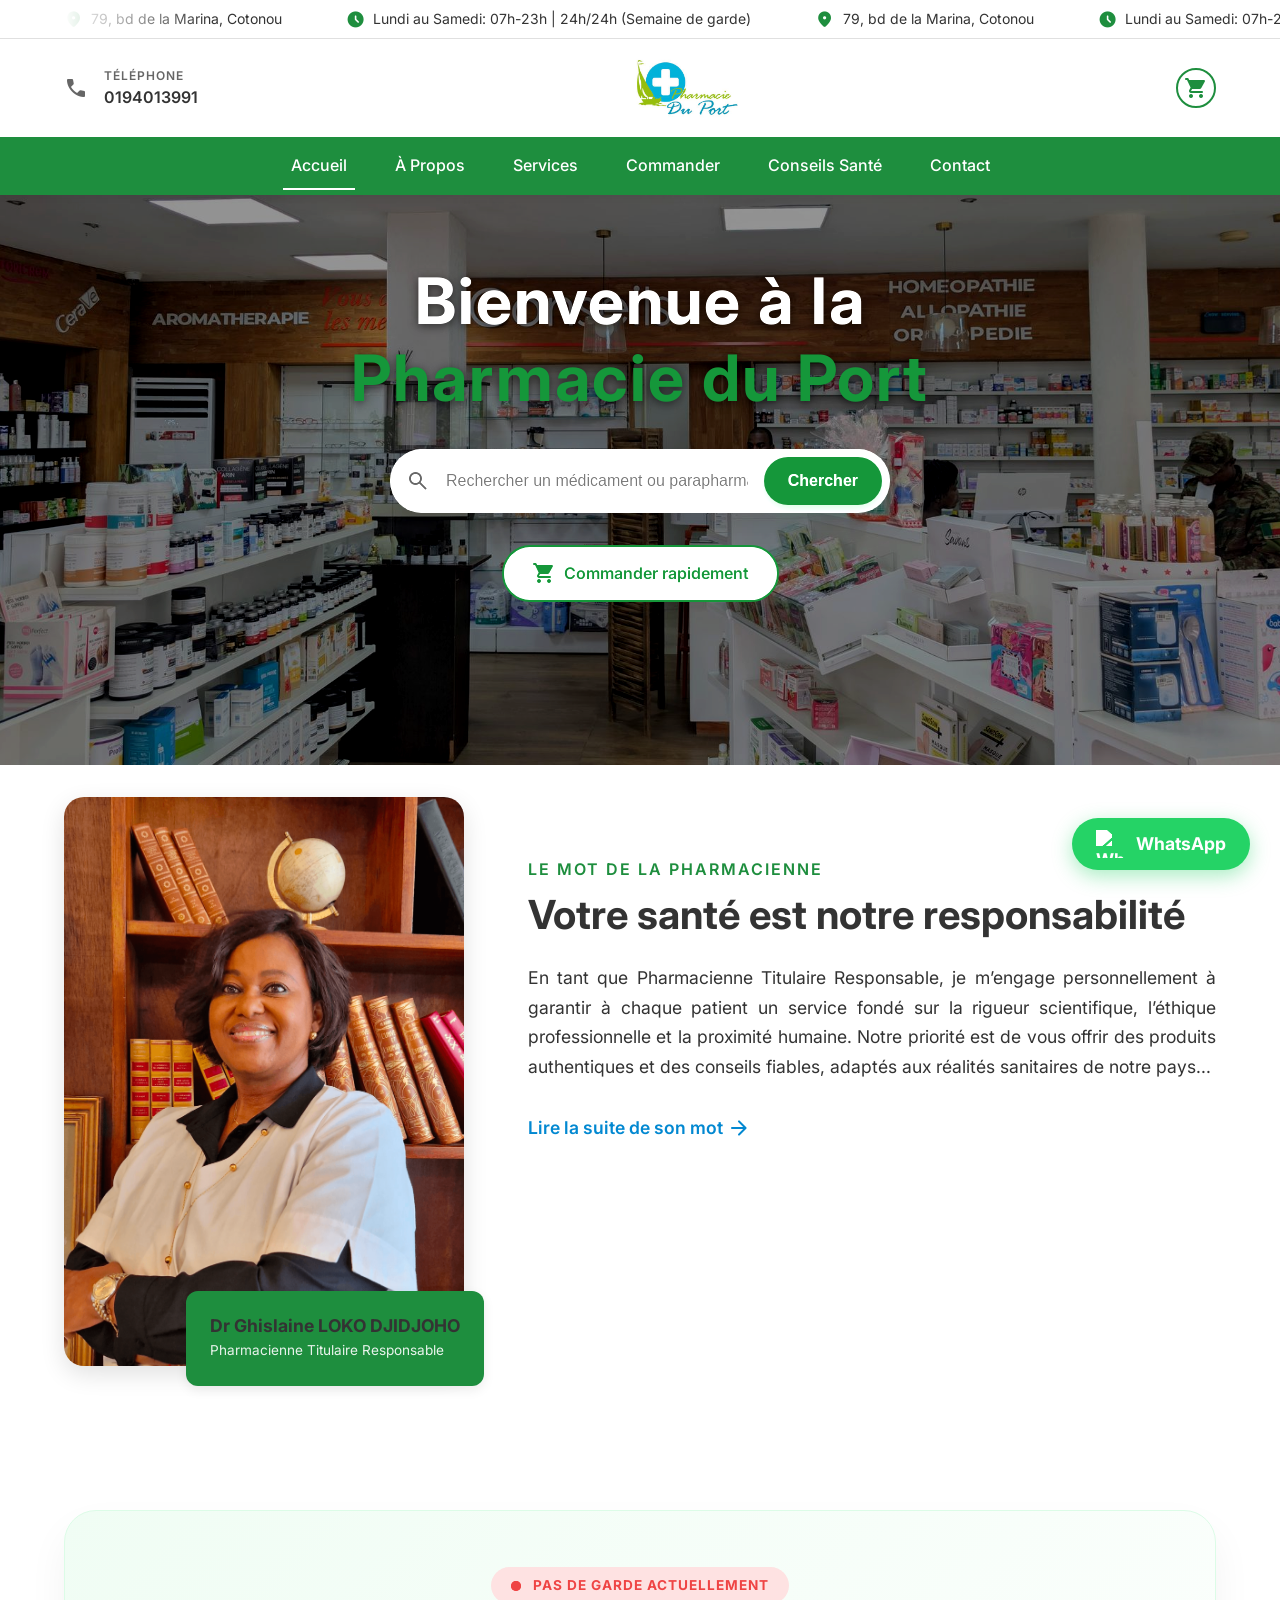
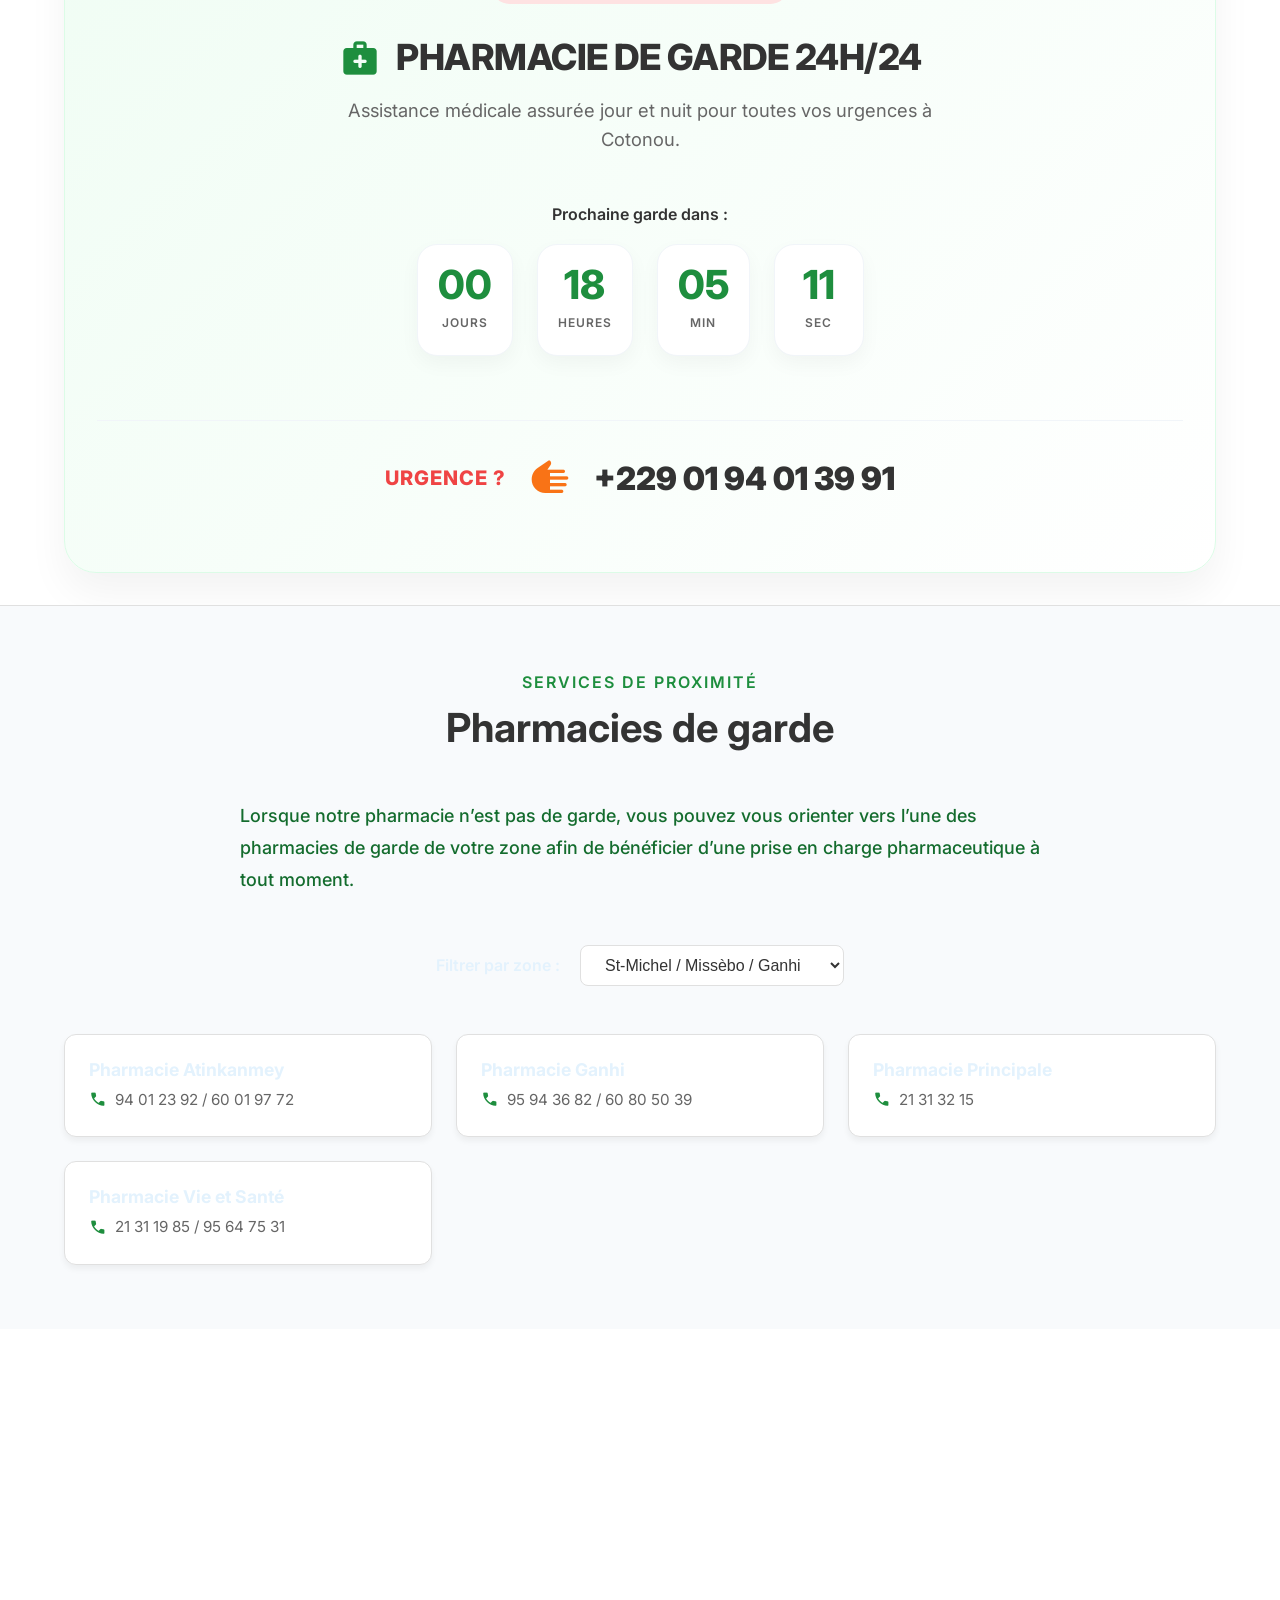
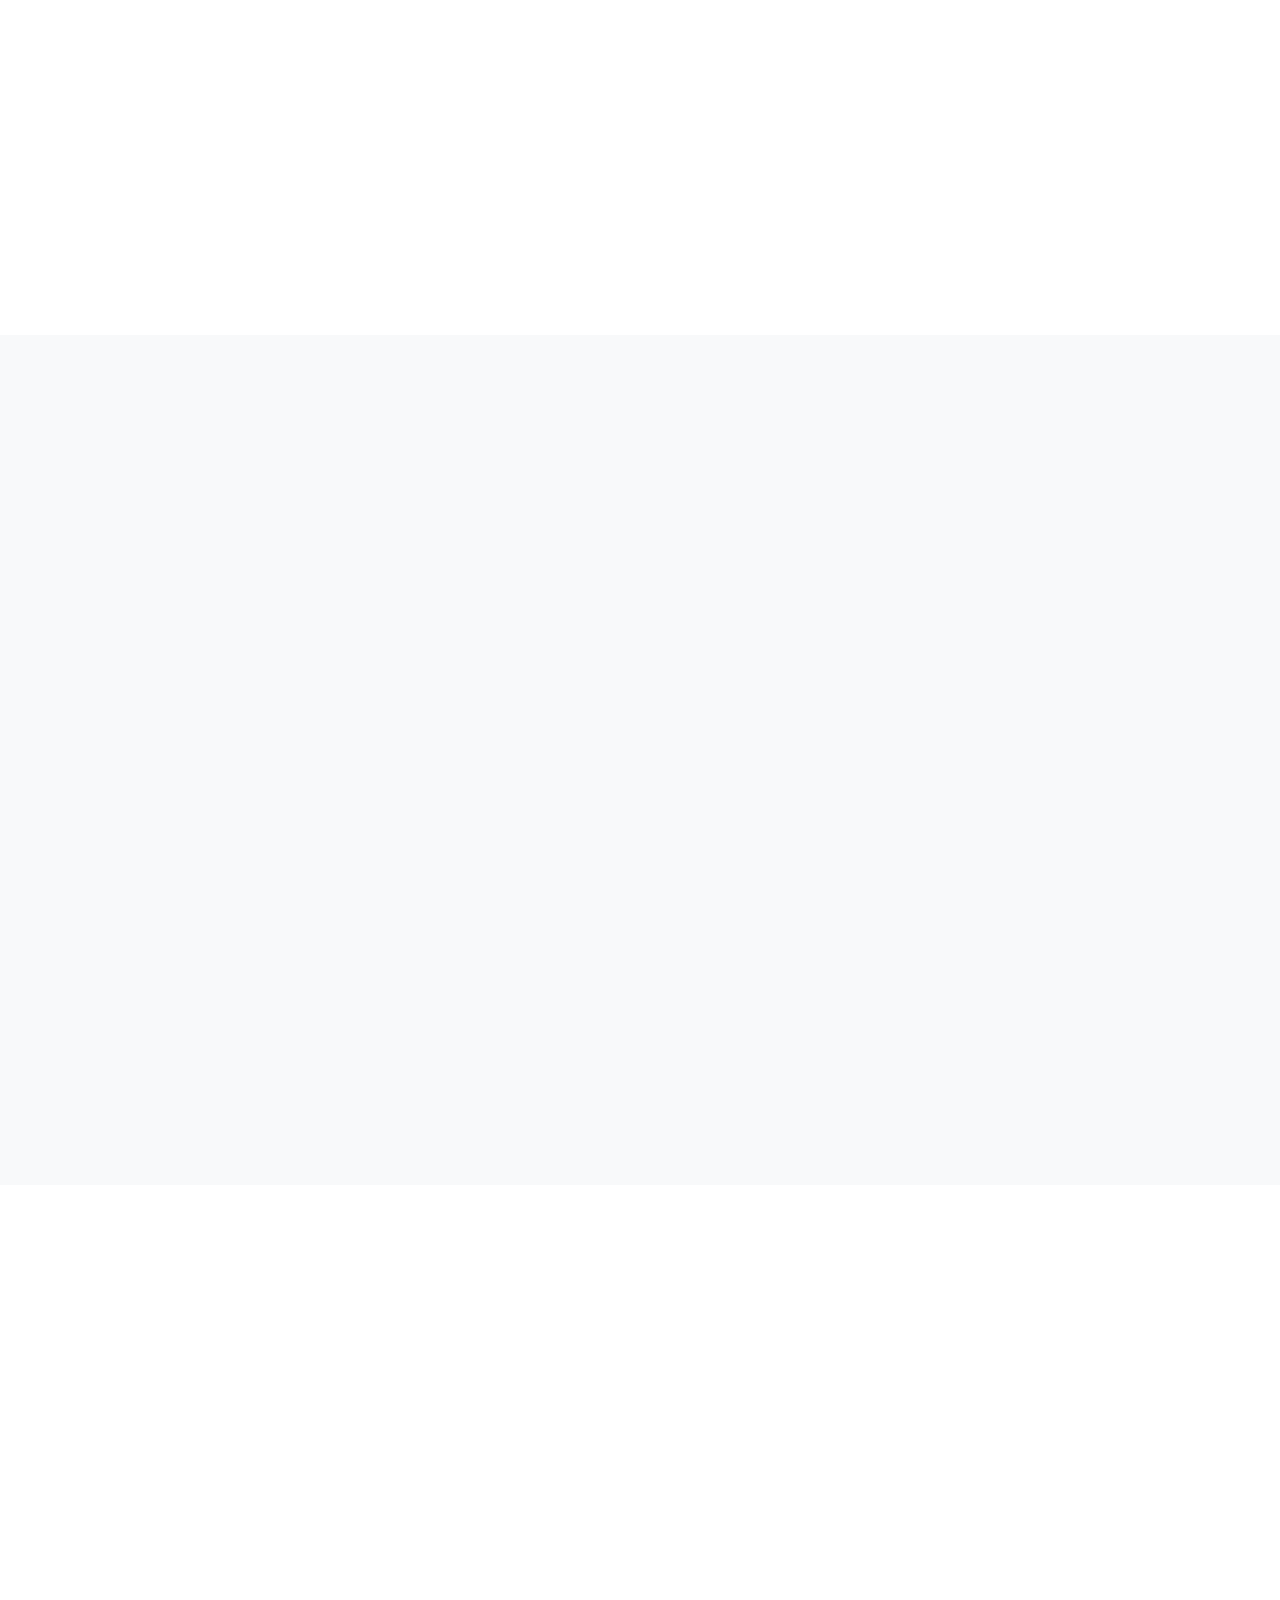
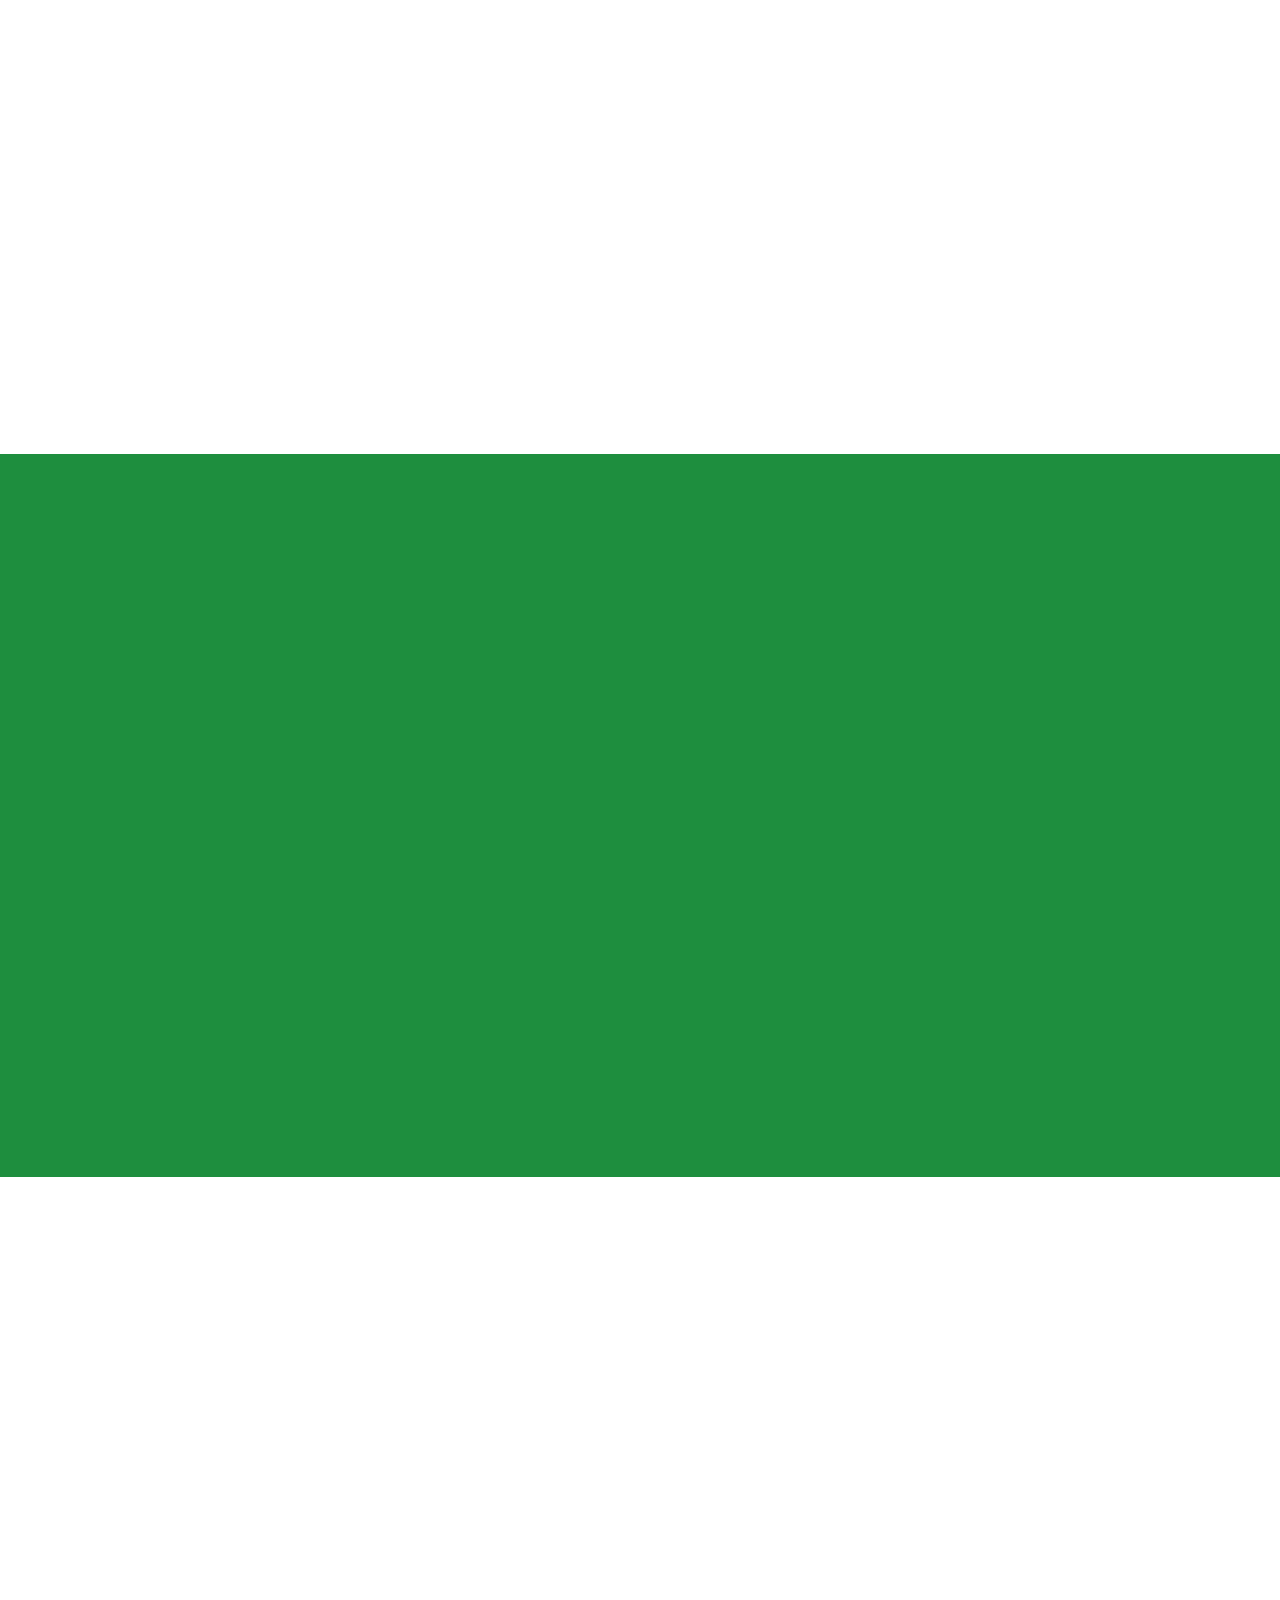
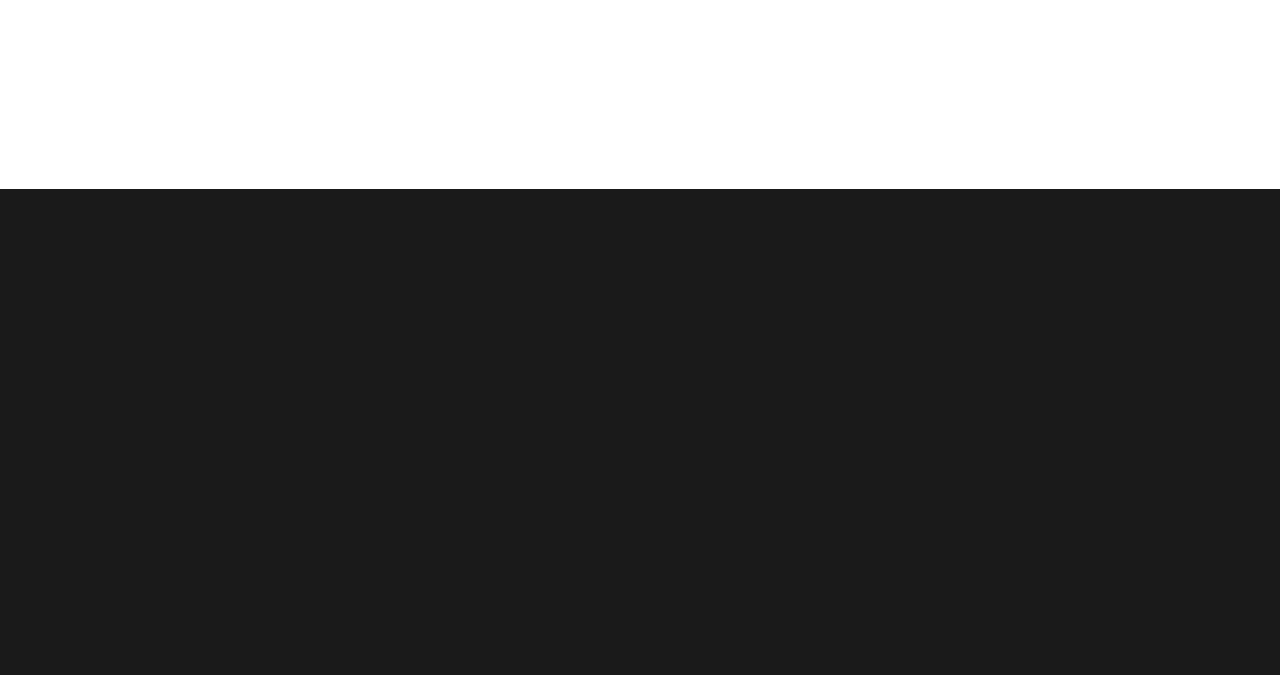
==== index.html @ 6858b15f "Feat: added Pharmacies de garde section with zone filtering and visibility logic" ====
<!DOCTYPE html>
<html lang="fr">

<head>
    <meta charset="UTF-8">
    <meta name="viewport" content="width=device-width, initial-scale=1.0">
    <title>Pharmacie du Port – Cotonou | Votre santé, notre priorité</title>
    <meta name="description"
        content="Pharmacie du Port à Cotonou. Service rapide, produits certifiés et conseils pharmaceutiques fiables pour votre santé.">

    <!-- Performance: Resource Hints -->
    <link rel="preconnect" href="https://fonts.googleapis.com">
    <link rel="preconnect" href="https://fonts.gstatic.com" crossorigin>
    <link rel="preconnect" href="https://fonts.googleapis.com/icon">
    <!-- Preload critical assets -->
    <link rel="preload" href="https://fonts.googleapis.com/css2?family=Inter:wght@400;600;700&display=swap" as="style">
    <link rel="preload" href="css/style.css?v=1.0.3" as="style">
    <link rel="preload" href="img/ACCUEIL.jpeg" as="image" fetchpriority="high">

    <!-- CSS -->
    <link rel="stylesheet" href="css/style.css?v=1.0.3">
</head>

<body class="loading">
    <!-- Preloader -->
    <div id="site-preloader">
        <div class="loader-spinner"></div>
    </div>

    <!-- Header Wrapper -->
    <div class="header-wrapper">
        <!-- Top Bar -->
        <div class="top-bar-v3">
            <div class="container top-bar-inner">
                <div class="top-bar-left hide-mobile">
                    <div class="top-ticker-wrapper">
                        <div class="top-ticker-content">
                            <div class="top-info"><span class="material-symbols-rounded"
                                    style="font-size: 1.2rem;">location_on</span> 79, bd de la Marina, Cotonou
                            </div>
                            <div class="top-info"><span class="material-symbols-rounded"
                                    style="font-size: 1.2rem;">schedule</span> Lundi au Samedi: 07h-23h | 24h/24h
                                (Semaine de garde)</div>
                            <!-- Duplicate for seamless loop -->
                            <div class="top-info"><span class="material-symbols-rounded"
                                    style="font-size: 1.2rem;">location_on</span> 79, bd de la Marina, Cotonou
                            </div>
                            <div class="top-info"><span class="material-symbols-rounded"
                                    style="font-size: 1.2rem;">schedule</span> Lundi au Samedi: 07h-23h | 24h/24h
                                (Semaine de garde)</div>
                        </div>
                    </div>
                </div>
                <div class="top-bar-right social-links-small">
                    <a href="#" aria-label="Facebook" style="font-weight:bold; font-family:serif;">f</a>
                    <a href="#" aria-label="Instagram" style="font-weight:bold; font-family:serif;">in</a>
                </div>
            </div>
        </div>

        <!-- Middle Bar -->
        <div class="middle-bar">
            <div class="container middle-bar-inner">
                <div class="middle-left phone-block hide-tablet">
                    <span class="material-symbols-rounded phone-icon">call</span>
                    <div class="phone-text">
                        <span class="phone-label">TÉLÉPHONE</span>
                        <span class="phone-number">0194013991</span>
                    </div>
                </div>

                <div class="middle-center logo-container">
                    <a href="index.html" class="logo-v3">
                        <div class="logo-icon-wrapper">
                            <img src="img/LOGO.png" alt="Logo Pharmacie du Port" class="logo-img" width="180"
                                height="85">
                        </div>
                    </a>
                </div>

                <div class="middle-right action-icons">
                    <a href="order.html" class="icon-btn"><span
                            class="material-symbols-rounded">shopping_cart</span></a>
                    <button class="mobile-menu-btn" aria-label="Menu"
                        onclick="var n=document.getElementById('mobileNav'); n.classList.toggle('active'); this.querySelector('.material-symbols-rounded').textContent=n.classList.contains('active')?'close':'menu';">
                        <span class="material-symbols-rounded">menu</span>
                    </button>
                </div>
            </div>
        </div>

        <!-- Main Navigation -->
        <header class="main-header-v3">
            <div class="container">
                <nav class="nav-v3" id="mobileNav">
                    <ul id="mainMenu">
                        <li><a href="index.html" class="active">Accueil</a></li>
                        <li><a href="about.html">À Propos</a></li>
                        <li><a href="services.html">Services</a></li>
                        <li><a href="order.html">Commander</a></li>
                        <li><a href="blog.html">Conseils Santé</a></li>
                        <li><a href="contact.html">Contact</a></li>
                    </ul>
                </nav>
            </div>
        </header>
    </div>

    <!-- Hero Section -->
    <section class="hero">
        <div class="container">
            <div class="hero-content">
                <h1 style="font-size: 4rem; color: #fff; letter-spacing: 2px; text-shadow: 0 2px 10px rgba(0,0,0,0.5);"
                    data-content-id="hero_title">
                    Bienvenue à la <br><span style="color: var(--primary-color);">Pharmacie du Port</span></h1>

                <!-- Innovative Component: Search Bar directly in Hero -->
                <div class="hero-search">
                    <span class="material-symbols-rounded"
                        style="color: var(--text-light); margin-left: 0.5rem;">search</span>
                    <input type="text" id="hero-search-input"
                        placeholder="Rechercher un médicament ou parapharmacie..." autocomplete="off">
                    <button class="btn btn-primary" id="hero-search-btn" style="margin: 0;">Chercher</button>
                    <div id="search-suggestions" class="search-suggestions-container"></div>
                </div>

                <div class="hero-btns" style="margin-top: 1rem;">
                    <a href="order.html" class="btn btn-outline"
                        style="background: white; color: var(--primary-color);">
                        <span class="material-symbols-rounded">shopping_cart</span>
                        Commander rapidement
                    </a>
                </div>
            </div>
        </div>
    </section>

    <!-- Word from the Lead Pharmacist - Teaser -->
    <section class="pharmacist-intro-section" style="padding-top: 2rem;">
        <div class="container">
            <div class="pharmacist-intro-wrapper" style="align-items: flex-start; position: relative; z-index: 10;">
                <div class="pharmacist-intro-image">
                    <img src="img/PHOTO PHARMACIENNE TITULAIRE.png" alt="Dr Ghislaine LOKO DJIDJOHO" width="450"
                        height="550" loading="lazy">
                    <div class="pharmacist-intro-name">
                        <h4>Dr Ghislaine LOKO DJIDJOHO</h4>
                        <p>Pharmacienne Titulaire Responsable</p>
                    </div>
                </div>
                <div class="pharmacist-intro-content" style="padding-top: 60px;">
                    <div class="section-title" style="text-align: left; margin-bottom: 1.5rem;">
                        <span>Le Mot de la Pharmacienne</span>
                        <h2>Votre santé est notre responsabilité</h2>
                    </div>
                    <p style="text-align: justify; font-size: 1.1rem; line-height: 1.7; color: var(--text-dark);"
                        data-content-id="pharmacist_mot_teaser">
                        En tant que Pharmacienne Titulaire Responsable, je m’engage personnellement à garantir à chaque
                        patient un service fondé sur la rigueur scientifique, l’éthique professionnelle et la proximité
                        humaine. Notre priorité est de vous offrir des produits authentiques et des conseils fiables,
                        adaptés aux réalités sanitaires de notre pays...
                    </p>
                    <div style="margin-top: 2rem;">
                        <a href="about.html" class="service-link" style="font-size: 1.1rem; font-weight: 600;">
                            Lire la suite de son mot
                            <span class="material-symbols-rounded">arrow_forward</span>
                        </a>
                    </div>
                </div>
            </div>
        </div>
    </section>


    <!-- Innovative Component: Floating On-Call Banner -->
    <div class="container">
        <!-- Modernized On-Call Card -->
        <div class="card-on-call">
            <div class="on-call-header">
                <div class="on-call-badge-status" id="on-call-status-badge">
                    <span class="pulse-dot"></span>
                    <span id="on-call-status-text"></span>
                </div>
                <div class="on-call-title-wrapper">
                    <span class="material-symbols-rounded icon-medical">medical_services</span>
                    <h2>PHARMACIE DE GARDE 24H/24</h2>
                </div>
                <p class="on-call-subtitle">Assistance médicale assurée jour et nuit pour toutes vos urgences à Cotonou.
                </p>
            </div>

            <div class="on-call-body">
                <div class="on-call-countdown" id="on-call-countdown">
                    <div class="countdown-label" id="countdown-label">Prochaine garde dans :</div>
                    <div class="countdown-timer">
                        <div class="timer-block">
                            <span class="timer-value" id="days">00</span>
                            <span class="timer-unit">Jours</span>
                        </div>
                        <div class="timer-block">
                            <span class="timer-value" id="hours">00</span>
                            <span class="timer-unit">Heures</span>
                        </div>
                        <div class="timer-block">
                            <span class="timer-value" id="minutes">00</span>
                            <span class="timer-unit">Min</span>
                        </div>
                        <div class="timer-block">
                            <span class="timer-value" id="seconds">00</span>
                            <span class="timer-unit">Sec</span>
                        </div>
                    </div>
                </div>
            </div>
            <div class="on-call-footer">
                <div class="emergency-contact-wrapper">
                    <span class="emergency-label">URGENCE ?</span>
                    <span class="material-symbols-rounded icon-pointer">back_hand</span>
                    <a href="tel:0194013991" class="emergency-phone-link">+229 01 94 01 39 91</a>
                </div>
            </div>
        </div>
    </div>

    <!-- Pharmacies de Garde Section (Visible when not on call) -->
    <section id="pharmacies-garde-section" class="pharmacies-garde-section" style="display: none; padding: 4rem 0;">
        <div class="container">
            <div class="section-title text-center">
                <span>Services de Proximité</span>
                <h2>Pharmacies de garde</h2>
            </div>
            <p class="lead-text text-center" style="max-width: 800px; margin: 0 auto 3rem auto;">
                Lorsque notre pharmacie n’est pas de garde, vous pouvez vous orienter vers l’une des pharmacies de garde de votre zone afin de bénéficier d’une prise en charge pharmaceutique à tout moment.
            </p>

            <div class="filter-container" style="text-align: center; margin-bottom: 3rem;">
                <label for="zone-filter" style="font-weight: 600; margin-right: 1rem; color: var(--secondary-color);">Filtrer par zone :</label>
                <select id="zone-filter" class="zone-select" style="padding: 10px 20px; border-radius: 8px; border: 1px solid var(--border-color); font-size: 1rem; color: var(--text-dark); background: white; cursor: pointer; outline: none; transition: border-color 0.3s;">
                    <option value="st-michel">St-Michel / Missèbo / Ganhi</option>
                    <option value="akpakpa">Akpakpa</option>
                    <option value="zogbo">Zogbo / Fifadji / Vêdoko</option>
                    <option value="gbegamey">Gbégamey / Zongo</option>
                    <option value="sikecodji">Marché St-Michel / Sikècodji</option>
                    <option value="gbedjromede">Gbèdjromèdé / Aidjèdo</option>
                    <option value="cadjehoun">Cadjèhoun / Vodjè</option>
                    <option value="agla">Agla / Fidjrossè / Akpakomè</option>
                </select>
            </div>

            <div id="pharmacies-list" class="pharmacies-grid">
                <!-- Dynamically populated -->
            </div>
        </div>
    </section>

    <!-- Nouveaux Produits - Infinite Scroll -->
    <section class="new-products-section" style="padding-top: 4rem;">
        <div class="container">
            <div class="section-title text-center" style="margin-bottom: 2rem;">
                <span>Nouveautés</span>
                <h2>Nouveaux Produits Disponibles</h2>
            </div>
        </div>

        <div class="marquee-wrapper">
            <div class="marquee-track">
                <!-- SET 1 -->
                <div class="product-item">
                    <div class="product-img-container">
                        <img src="img/Nouveaux produits/e1e42142-9f97-4821-8192-0cea4740d488.jpg" alt="Immunité Bio" loading="lazy">
                    </div>
                    <h4>Immunité Bio</h4>
                    <p>Disponible</p>
                </div>
                <div class="product-item">
                    <div class="product-img-container">
                        <img src="img/Nouveaux produits/01bf49a2-cbe4-42af-b3ff-1b8084caacfa.jpg" alt="Knee Stabilizer" loading="lazy">
                    </div>
                    <h4>Knee Stabilizer</h4>
                    <p>Disponible</p>
                </div>
                <div class="product-item">
                    <div class="product-img-container">
                        <img src="img/Nouveaux produits/4797046a-1391-47b9-aa18-85bf4d7531d7.jpg" alt="Lotion Anti-Poux" loading="lazy">
                    </div>
                    <h4>Lotion Anti-Poux</h4>
                    <p>Disponible</p>
                </div>
                <div class="product-item">
                    <div class="product-img-container">
                        <img src="img/Nouveaux produits/de960e9a-5bb5-4c4d-b35c-a725b12d0cd8.jpg" alt="Probiotiques" loading="lazy">
                    </div>
                    <h4>Probiotiques</h4>
                    <p>Disponible</p>
                </div>
                <div class="product-item">
                    <div class="product-img-container">
                        <img src="img/Nouveaux produits/aee82109-2a02-4e06-9d7a-045c3af41a03.jpg" alt="BOTOT (Bain de bouche)" loading="lazy">
                    </div>
                    <h4>BOTOT (Bain de bouche)</h4>
                    <p>Disponible</p>
                </div>
                <div class="product-item">
                    <div class="product-img-container">
                        <img src="img/Nouveaux produits/f585ba89-23f6-4c54-8a48-fea95c5363d8.jpg" alt="Synergie Minceur BIO" loading="lazy">
                    </div>
                    <h4>Synergie Minceur BIO</h4>
                    <p>Disponible</p>
                </div>
                <div class="product-item">
                    <div class="product-img-container">
                        <img src="img/Nouveaux produits/0bb5fe09-41fc-4e0b-80fc-7571f4410600.jpg" alt="Spray buccal Anti-Ronflement" loading="lazy">
                    </div>
                    <h4>Spray buccal Anti-Ronflement</h4>
                    <p>Disponible</p>
                </div>
                <div class="product-item">
                    <div class="product-img-container">
                        <img src="img/Nouveaux produits/70f42779-28ea-4e5f-a082-126e9a0ce1ec.jpg" alt="Sérum Antichute" loading="lazy">
                    </div>
                    <h4>Sérum Antichute</h4>
                    <p>Disponible</p>
                </div>

                <!-- SET 2 (Clone for infinite loop) -->
                <div class="product-item">
                    <div class="product-img-container">
                        <img src="img/Nouveaux produits/e1e42142-9f97-4821-8192-0cea4740d488.jpg" alt="Immunité Bio" loading="lazy">
                    </div>
                    <h4>Immunité Bio</h4>
                    <p>Disponible</p>
                </div>
                <div class="product-item">
                    <div class="product-img-container">
                        <img src="img/Nouveaux produits/01bf49a2-cbe4-42af-b3ff-1b8084caacfa.jpg" alt="Knee Stabilizer" loading="lazy">
                    </div>
                    <h4>Knee Stabilizer</h4>
                    <p>Disponible</p>
                </div>
                <div class="product-item">
                    <div class="product-img-container">
                        <img src="img/Nouveaux produits/4797046a-1391-47b9-aa18-85bf4d7531d7.jpg" alt="Lotion Anti-Poux" loading="lazy">
                    </div>
                    <h4>Lotion Anti-Poux</h4>
                    <p>Disponible</p>
                </div>
                <div class="product-item">
                    <div class="product-img-container">
                        <img src="img/Nouveaux produits/de960e9a-5bb5-4c4d-b35c-a725b12d0cd8.jpg" alt="Probiotiques" loading="lazy">
                    </div>
                    <h4>Probiotiques</h4>
                    <p>Disponible</p>
                </div>
                <div class="product-item">
                    <div class="product-img-container">
                        <img src="img/Nouveaux produits/aee82109-2a02-4e06-9d7a-045c3af41a03.jpg" alt="BOTOT (Bain de bouche)" loading="lazy">
                    </div>
                    <h4>BOTOT (Bain de bouche)</h4>
                    <p>Disponible</p>
                </div>
                <div class="product-item">
                    <div class="product-img-container">
                        <img src="img/Nouveaux produits/f585ba89-23f6-4c54-8a48-fea95c5363d8.jpg" alt="Synergie Minceur BIO" loading="lazy">
                    </div>
                    <h4>Synergie Minceur BIO</h4>
                    <p>Disponible</p>
                </div>
                <div class="product-item">
                    <div class="product-img-container">
                        <img src="img/Nouveaux produits/0bb5fe09-41fc-4e0b-80fc-7571f4410600.jpg" alt="Spray buccal Anti-Ronflement" loading="lazy">
                    </div>
                    <h4>Spray buccal Anti-Ronflement</h4>
                    <p>Disponible</p>
                </div>
                <div class="product-item">
                    <div class="product-img-container">
                        <img src="img/Nouveaux produits/70f42779-28ea-4e5f-a082-126e9a0ce1ec.jpg" alt="Sérum Antichute" loading="lazy">
                    </div>
                    <h4>Sérum Antichute</h4>
                    <p>Disponible</p>
                </div>
            </div>
        </div>
    </section>

    <!-- Why Choose Us - Innovative Bento Box Grid -->
    <section class="bg-light" style="padding-top: 5rem;">
        <div class="container">
            <div class="section-title text-center">
                <span>L'Excellence au quotidien</span>
                <h2>Pourquoi Nous Choisir ?</h2>
            </div>
            <div class="bento-grid">
                <div class="bento-card bento-item-1"
                    style="background: linear-gradient(135deg, var(--primary-color) 0%, var(--primary-dark) 100%); color: white;">
                    <div class="bento-icon" style="background: rgba(255,255,255,0.2); color: white;">
                        <span class="material-symbols-rounded">verified</span>
                    </div>
                    <div>
                        <h3 style="color: white; font-size: 2.1rem; margin-bottom: 1rem; line-height: 1.2;">Produits
                            Certifiés & Traçabilité</h3>
                        <p
                            style="color: rgba(255,255,255,0.95); font-size: 1.15rem; max-width: 550px; margin: 0 auto; line-height: 1.6;">
                            Nous garantissons l'authenticité absolue et la qualité de tous nos médicaments. Notre chaîne
                            d'approvisionnement est strictement contrôlée pour éviter toute contrefaçon, une assurance
                            vitale pour votre santé.</p>
                    </div>
                </div>
                <div class="bento-card bento-item-2">
                    <div class="bento-icon">
                        <span class="material-symbols-rounded">support_agent</span>
                    </div>
                    <div>
                        <h3 style="margin-bottom: 0.75rem; font-size: 1.4rem;">Conseil Personnalisé</h3>
                        <p
                            style="color: var(--text-light); margin: 0 auto; font-size: 1.05rem; max-width: 320px; line-height: 1.5;">
                            Nos pharmaciens sont à votre entière disposition pour vous écouter et vous accompagner avec
                            bienveillance.</p>
                    </div>
                </div>
                <div class="bento-card bento-item-3">
                    <div class="bento-icon" style="color: #1565C0; background: #E3F2FD;">
                        <span class="material-symbols-rounded">local_shipping</span>
                    </div>
                    <div>
                        <h3 style="margin-bottom: 0.75rem; font-size: 1.4rem;">Service & Retrait Rapide</h3>
                        <p
                            style="color: var(--text-light); margin: 0 auto; font-size: 1.05rem; max-width: 320px; line-height: 1.5;">
                            Profitez d'un accueil express et d'un parcours optimisé au comptoir pour tous vos besoins.</p>
                    </div>
                </div>
            </div>
        </div>
    </section>

    <!-- Key Services -->
    <section>
        <div class="container">
            <div class="section-title">
                <h2>Ce que nous proposons</h2>
            </div>
            <div class="grid grid-3 services-grid">
                <div class="service-card">
                    <span class="material-symbols-rounded">medication</span>
                    <h3>Médicaments</h3>
                    <p>Délivrance sécurisée de médicaments sur ordonnance et sans ordonnance.</p>
                    <a href="order.html" class="service-link">Commander <span
                            class="material-symbols-rounded">arrow_forward</span></a>
                </div>
                <div class="service-card">
                    <span class="material-symbols-rounded">health_and_safety</span>
                    <h3>Assurances</h3>
                    <p>Délivrance de médicaments couverts par plusieurs compagnies d'assurance partenaires.</p>
                    <a href="services.html" class="service-link">En savoir plus <span
                            class="material-symbols-rounded">arrow_forward</span></a>
                </div>
                <div class="service-card">
                    <span class="material-symbols-rounded">sanitizer</span>
                    <h3>Parapharmacie</h3>
                    <p>Produits d'hygiène, soins du corps et bien-être au quotidien.</p>
                    <a href="order.html" class="service-link">Commander <span
                            class="material-symbols-rounded">arrow_forward</span></a>
                </div>
                <div class="service-card">
                    <span class="material-symbols-rounded">child_care</span>
                    <h3>Produits Bébé</h3>
                    <p>Accompagnement des futures mamans et soins pour les tout-petits.</p>
                    <a href="order.html" class="service-link">Commander <span
                            class="material-symbols-rounded">arrow_forward</span></a>
                </div>
                <div class="service-card">
                    <span class="material-symbols-rounded">monitor_heart</span>
                    <h3>Conseils Santé</h3>
                    <p>Suivi personnalisé, prise de tension et gestion des maladies chroniques.</p>
                    <a href="order.html" class="service-link">Commander <span
                            class="material-symbols-rounded">arrow_forward</span></a>
                </div>
                <div class="service-card">
                    <span class="material-symbols-rounded">medical_services</span>
                    <h3>Dispositifs médicaux</h3>
                    <p>Vente de tensiomètres, thermomètres, glucomètres et dispositifs médicaux.</p>
                    <a href="order.html" class="service-link">Commander <span
                            class="material-symbols-rounded">arrow_forward</span></a>
                </div>
            </div>
        </div>
    </section>

    <!-- Quick Order - Innovative Glassmorphism Section -->
    <section class="glass-section">
        <div class="container glass-container">
            <div class="glass-text">
                <h2>Module de Commande Rapide & Sécurisé</h2>
                <p>Gagnez un temps précieux. Envoyez-nous votre ordonnance de manière cryptée et confidentielle. Nous
                    préparons votre traitement immédiatement pour un retrait au guichet prioritaire.</p>

                <div style="margin-top: 2rem; display: flex; flex-direction: column; gap: 1rem;">
                    <div style="display: flex; align-items: center; gap: 1rem; color: white;">
                        <span class="material-symbols-rounded"
                            style="background: rgba(255,255,255,0.2); padding: 0.5rem; border-radius: 50%;">photo_camera</span>
                        <span>Prenez votre ordonnance en photo</span>
                    </div>
                    <div style="display: flex; align-items: center; gap: 1rem; color: white;">
                        <span class="material-symbols-rounded"
                            style="background: rgba(255,255,255,0.2); padding: 0.5rem; border-radius: 50%;">send</span>
                        <span>Envoyez directement via WhatsApp</span>
                    </div>
                    <div style="display: flex; align-items: center; gap: 1rem; color: white;">
                        <span class="material-symbols-rounded"
                            style="background: rgba(255,255,255,0.2); padding: 0.5rem; border-radius: 50%;">verified_user</span>
                        <span>Validation et préparation par un pharmacien</span>
                    </div>
                </div>
            </div>

            <div class="glass-form-card">
                <h3 style="margin-bottom: 1.5rem; font-size: 1.5rem;">Commencer la commande</h3>
                <form action="order.html" method="GET">
                    <div class="form-group">
                        <label for="orderName">Votre Nom Complet</label>
                        <input type="text" id="orderName" name="orderName" placeholder="Ex: Jean Dupont" required>
                    </div>
                    <div class="form-group">
                        <label for="orderType">Que souhaitez-vous ?</label>
                        <select id="orderType" name="orderType" required>
                            <option value="" disabled selected>Sélectionner le type...</option>
                            <option value="prescription">Envoyer une ordonnance</option>
                            <option value="parapharmacy">Liste de produits de parapharmacie</option>
                            <option value="other">Demander un conseil spécifique</option>
                        </select>
                    </div>
                    <button type="submit" class="btn btn-primary"
                        style="width: 100%; font-size: 1.1rem; margin-top: 1rem; border: none; background: white; color: var(--primary-color);">
                        Démarrer le transfert sécurisé
                        <span class="material-symbols-rounded">chevron_right</span>
                    </button>
                    <p
                        style="text-align: center; margin-top: 1.5rem; font-size: 0.85rem; opacity: 0.8; margin-bottom: 0;">
                        <span class="material-symbols-rounded"
                            style="font-size: 1rem; vertical-align: middle;">lock</span> Données traitées dans le
                        respect du secret médical.
                    </p>
                </form>
            </div>
        </div>
    </section>

    <!-- Testimonials -->
    <section>
        <div class="container">
            <div class="section-title">
                <h2>Ce qu'ils disent de nous</h2>
            </div>
            <div class="grid grid-3">
                <div class="testimonial-card">
                    <span class="material-symbols-rounded quote-icon">format_quote</span>
                    <div class="stars">
                        ★★★★★
                    </div>
                    <p class="testimonial-text">"Un service toujours impeccable. Les pharmaciens prennent le temps
                        d'expliquer la posologie, et leur accueil chaleureux m'a mise en confiance pour les soins de mon bébé."</p>
                    <div class="client-info">
                        <div class="client-avatar">MA</div>
                        <div class="client-name">Marie Aballo</div>
                    </div>
                </div>
                <div class="testimonial-card">
                    <span class="material-symbols-rounded quote-icon">format_quote</span>
                    <div class="stars">
                        ★★★★★
                    </div>
                    <p class="testimonial-text">"La meilleure pharmacie de la zone portuaire. On y trouve presque tout
                        et l'accueil est toujours chaleureux. Je recommande vivement !"</p>
                    <div class="client-info">
                        <div class="client-avatar">EK</div>
                        <div class="client-name">Eric Koudjo</div>
                    </div>
                </div>
                <div class="testimonial-card">
                    <span class="material-symbols-rounded quote-icon">format_quote</span>
                    <div class="stars">
                        ★★★★★
                    </div>
                    <p class="testimonial-text">"J'apprécie énormément la possibilité de commander via WhatsApp. C'est
                        rapide, très pratique et le paiement par Mobile Money est un gros plus."</p>
                    <div class="client-info">
                        <div class="client-avatar">SD</div>
                        <div class="client-name">Sylvie Dossou</div>
                    </div>
                </div>
            </div>
        </div>
    </section>

    <!-- Footer -->
    <footer id="location">
        <div class="container">
            <div class="footer-grid">
                <div class="footer-about">
                    <a href="index.html" class="footer-logo">
                        <img src="img/LOGO.png" alt="Logo Pharmacie du Port" class="footer-logo-img" width="120"
                            height="60" loading="lazy">
                    </a>
                    <p>Votre santé, notre priorité au cœur de Cotonou. Service rapide, produits certifiés et conseils
                        pharmaceutiques fiables pour accompagner les familles et professionnels.
                    </p>
                </div>

                <div class="footer-widget">
                    <h4>Liens Rapides</h4>
                    <ul class="footer-links">
                        <li><a href="index.html">Accueil</a></li>
                        <li><a href="about.html">À Propos</a></li>
                        <li><a href="services.html">Nos Services</a></li>
                        <li><a href="order.html">Commander en Ligne</a></li>
                        <li><a href="blog.html">Conseils Santé</a></li>
                    </ul>
                </div>

                <div class="footer-widget">
                    <h4>Nos Services</h4>
                    <ul class="footer-links">
                        <li><a href="services.html">Médicaments</a></li>
                        <li><a href="services.html">Assurances</a></li>
                        <li><a href="services.html">Parapharmacie</a></li>
                        <li><a href="services.html">Produits Bébé</a></li>
                        <li><a href="services.html">Conseils Santé</a></li>
                        <li><a href="services.html">Dispositifs médicaux</a></li>
                    </ul>
                </div>

                <div class="footer-widget">
                    <h4>Contact & Localisation</h4>
                    <ul class="footer-contact">
                        <li>
                            <span class="material-symbols-rounded">location_on</span>
                            <span>79, bd de la Marina, Cotonou</span>
                        </li>
                        <li>
                            <span class="material-symbols-rounded">call</span>
                            <span>0194013991<br>0194013991 (WhatsApp)</span>
                        </li>
                        <li>
                            <span class="material-symbols-rounded">mail</span>
                            <span>phcieduportcotonou@yahoo.com</span>
                        </li>
                        <li>
                            <span class="material-symbols-rounded">schedule</span>
                            <span>- Lundi au Samedi (07h à 23h)<br>- Semaines de garde (24h/24h)</span>
                        </li>
                    </ul>
                </div>
            </div>

            <div class="footer-bottom">
                <p>&copy; <a href="admin-login.html" style="color: inherit; text-decoration: none; cursor: default;"
                        aria-hidden="true">2026</a> Pharmacie du Port - Cotonou. Tous droits réservés.</p>
            </div>
        </div>
    </footer>

    <!-- JS -->

    <!-- Search Results Modal -->
    <div id="search-modal" class="search-modal">
        <div class="search-modal-content">
            <div class="search-modal-header">
                <h3>Résultats de la recherche</h3>
                <button id="search-close" class="btn-close" aria-label="Fermer la recherche">
                    <span class="material-symbols-rounded">close</span>
                </button>
            </div>
            <div class="search-summary">
                <p>Mots-clés : <strong id="search-term"></strong></p>
                <p id="search-count" style="color: var(--text-light);"></p>
            </div>
            <div id="search-results-list" class="search-results-grid">
                <!-- Search results will be injected here via JavaScript -->
            </div>
        </div>
    </div>
    <!-- Supabase -->
    <script src="https://cdn.jsdelivr.net/npm/@supabase/supabase-js@2" defer></script>
    <script src="js/supabaseClient.js" defer></script>
    <script src="js/contentLoader.js" defer></script>
    <script src="js/products.js" defer></script>
    <script src="js/main.js" defer></script>
</body>

</html>
---- css/style.css ----
/* Google Fonts: Inter - font-display:swap prevents invisible text during load */
@import url('https://fonts.googleapis.com/css2?family=Inter:wght@300;400;500;600;700&display=swap');

/* Material Symbols */
@import url('https://fonts.googleapis.com/css2?family=Material+Symbols+Rounded:opsz,wght,FILL,GRAD@20..48,100..700,0..1,-50..200&display=block');

/* ============================================================
   PERFORMANCE OPTIMIZATIONS
   ============================================================ */

/* Defer rendering of off-screen sections (major render speed gain) */
section,
footer {
    content-visibility: auto;
    contain-intrinsic-size: 0 400px;
}

/* Keep hero visible immediately — do not defer it */
.hero,
.page-banner,
.header-wrapper {
    content-visibility: visible;
    contain-intrinsic-size: none;
}

/* GPU-accelerate animated/interactive elements */
.header-wrapper,
.service-card,
.blog-card,
.testimonial-card,
.bento-card {
    will-change: transform;
}

/* Optimize images globally */
img {
    max-width: 100%;
    height: auto;
    image-rendering: -webkit-optimize-contrast;
    -ms-interpolation-mode: bicubic;
}

/* Preloader and Page Reveal */
#site-preloader {
    position: fixed;
    top: 0;
    left: 0;
    width: 100%;
    height: 100%;
    background-color: var(--white);
    display: flex;
    justify-content: center;
    align-items: center;
    z-index: 9999;
    transition: opacity 0.5s ease, visibility 0.5s;
}

#site-preloader.fade-out {
    opacity: 0;
    visibility: hidden;
    pointer-events: none;
}

/* Fix FOIT/FOUC: Keep content hidden but preloader visible */
body.loading #site-preloader {
    visibility: visible;
    opacity: 1;
}

body.loading > *:not(#site-preloader):not(script) {
    visibility: hidden;
}

body.loading {
    overflow: hidden; /* Prevent scrolling during load */
}

/* Material Symbols Rendering Strategy: 
   Hide the text content until the font is loaded to prevent "text weirdness" */
.material-symbols-rounded {
    font-family: 'Material Symbols Rounded';
    font-weight: normal;
    font-style: normal;
    font-size: 24px;
    line-height: 1;
    letter-spacing: normal;
    text-transform: none;
    display: inline-block;
    white-space: nowrap;
    word-wrap: normal;
    direction: ltr;
    -webkit-font-feature-settings: 'liga';
    font-feature-settings: 'liga';
    -webkit-font-smoothing: antialiased;
    
    /* Crucial: visibility ensures text is not seen if font is missing/loading */
    width: 1em;
    height: 1em;
    overflow: hidden;
}

.loader-spinner {
    width: 50px;
    height: 50px;
    border: 4px solid var(--secondary-color);
    border-top: 4px solid var(--primary-color);
    border-radius: 50%;
    -webkit-animation: spin 1s linear infinite;
    animation: spin 1s linear infinite;
}

@-webkit-keyframes spin {
    0% {
        -webkit-transform: rotate(0deg);
        transform: rotate(0deg);
    }

    100% {
        -webkit-transform: rotate(360deg);
        transform: rotate(360deg);
    }
}

@keyframes spin {
    0% {
        transform: rotate(0deg);
    }

    100% {
        transform: rotate(360deg);
    }
}

/* Fix FOIT: Keep body invisible until font/content is ready */
/* (Handled more precisely above with body.loading > *:not(#site-preloader)) */

/* ============================================================ */

:root {
    --primary-color: #1E8E3E;
    --primary-dark: #146c2e;
    --secondary-color: #E3F2FD;
    --accent-color: #0288D1;
    --text-dark: #333333;
    --text-light: #666666;
    --white: #FFFFFF;
    --bg-light: #F8F9FA;
    --border-color: #E0E0E0;

    --shadow-sm: 0 2px 8px rgba(0, 0, 0, 0.05);
    --shadow-md: 0 4px 12px rgba(0, 0, 0, 0.08);
    --shadow-lg: 0 8px 24px rgba(0, 0, 0, 0.12);

    --radius-sm: 8px;
    --radius-md: 12px;
    --radius-lg: 20px;
    --radius-pill: 50px;

    --transition: all 0.3s cubic-bezier(0.25, 0.8, 0.25, 1);
}

* {
    margin: 0;
    padding: 0;
    box-sizing: border-box;
    -webkit-tap-highlight-color: transparent;
}

body {
    font-family: 'Inter', sans-serif;
    color: var(--text-dark);
    background-color: var(--white);
    line-height: 1.6;
    overflow-x: hidden;
    -webkit-font-smoothing: antialiased;
    -moz-osx-font-smoothing: grayscale;
    width: 100%;
    position: relative;
}

a {
    text-decoration: none;
    color: inherit;
    -webkit-transition: var(--transition);
    transition: var(--transition);
    touch-action: manipulation;
}

ul {
    list-style: none;
}

img {
    max-width: 100%;
    height: auto;
    display: block;
}

/* Typography */
h1,
h2,
h3,
h4,
h5,
h6 {
    font-weight: 700;
    line-height: 1.2;
    color: var(--text-dark);
}

h1 {
    font-size: clamp(1.75rem, 4vw + 1rem, 3.5rem);
}

h2 {
    font-size: clamp(1.5rem, 3vw + 1rem, 2.5rem);
    margin-bottom: 1rem;
}

h3 {
    font-size: clamp(1.25rem, 2vw + 1rem, 2rem);
}

.section-title {
    text-align: center;
    margin-bottom: 3rem;
}

.section-title span {
    display: block;
    color: var(--primary-color);
    font-weight: 600;
    font-size: 1rem;
    text-transform: uppercase;
    letter-spacing: 2px;
    margin-bottom: 0.5rem;
}

/* Layout */
.container {
    width: 100%;
    max-width: 1200px;
    margin: 0 auto;
    padding: 0 1.5rem;
    position: relative;
}

section {
    padding: 3.5rem 0;
}

section.bg-light {
    background-color: var(--bg-light);
}

/* Buttons */
.btn {
    display: inline-flex;
    align-items: center;
    justify-content: center;
    gap: 0.5rem;
    padding: 0.875rem 1.75rem;
    border-radius: var(--radius-pill);
    font-weight: 600;
    font-size: 1rem;
    cursor: pointer;
    border: none;
    -webkit-transition: var(--transition);
    transition: var(--transition);
    min-height: 48px;
    min-width: 44px;
    -webkit-user-select: none;
    user-select: none;
}

.btn-primary {
    background-color: var(--primary-color);
    color: var(--white);
    box-shadow: 0 4px 15px rgba(30, 142, 62, 0.3);
}

.btn-primary:hover {
    background-color: var(--primary-dark);
    transform: translateY(-2px);
    box-shadow: 0 6px 20px rgba(30, 142, 62, 0.4);
}

.btn-outline {
    background-color: transparent;
    color: var(--primary-color);
    border: 2px solid var(--primary-color);
}

.btn-outline:hover {
    background-color: var(--primary-color);
    color: var(--white);
}

.btn-whatsapp {
    background-color: #25D366;
    color: var(--white);
    box-shadow: 0 4px 15px rgba(37, 211, 102, 0.3);
}

.btn-whatsapp:hover {
    background-color: #128C7E;
    transform: translateY(-2px);
}

/* Icons */
.material-symbols-rounded {
    font-variation-settings: 'FILL' 1, 'wght' 400, 'GRAD' 0, 'opsz' 24;
}

/* --- Header & Navigation V3 --- */
.header-wrapper {
    position: fixed;
    top: 0;
    left: 0;
    width: 100%;
    z-index: 1000;
    background-color: var(--white);
    box-shadow: var(--shadow-sm);
    -webkit-transform: translateZ(0);
    transform: translateZ(0);
    /* Hardware acceleration for fixed header */
    width: 100%;
}

/* Tier 1: Top Bar */
.top-bar-v3 {
    border-bottom: 1px solid var(--border-color);
    padding: 0.5rem 0;
    font-size: 0.875rem;
    color: var(--text-dark);
}

.top-bar-inner {
    display: flex;
    justify-content: space-between;
    align-items: center;
}

.top-bar-left {
    display: flex;
    gap: 2rem;
}

.top-info {
    display: flex;
    align-items: center;
    gap: 0.5rem;
    white-space: nowrap;
    /* Prevent wrapping for ticker */
}

/* Ticker Animation */
.top-ticker-wrapper {
    overflow: hidden;
    width: 100%;
    mask-image: linear-gradient(to right, transparent, black 10%, black 90%, transparent);
}

.top-ticker-content {
    display: flex;
    gap: 4rem;
    width: max-content;
    animation: ticker-scroll 25s linear infinite;
}

@keyframes ticker-scroll {
    0% {
        transform: translateX(0);
    }

    100% {
        transform: translateX(-50%);
    }
}

.top-ticker-content:hover {
    animation-play-state: paused;
}

.top-info .material-symbols-rounded {
    color: var(--primary-color);
}

.social-links-small {
    display: flex;
    gap: 1rem;
}

.social-links-small a {
    color: var(--text-dark);
    transition: var(--transition);
}

.social-links-small a:hover {
    color: var(--primary-color);
}

.middle-bar {
    padding: 0.4rem 0;
    background-color: var(--white);
}

.middle-bar-inner {
    display: flex;
    justify-content: space-between;
    align-items: center;
}

.phone-block {
    display: flex;
    align-items: center;
    gap: 1rem;
}

.phone-icon {
    font-size: 1.5rem;
    color: var(--text-light);
}

.phone-text {
    display: flex;
    flex-direction: column;
}

.phone-label {
    font-size: 0.75rem;
    font-weight: 600;
    color: var(--text-light);
    letter-spacing: 1px;
}

.phone-number {
    font-weight: 600;
    color: var(--text-dark);
}

.logo-container .logo-v3 {
    display: flex;
    align-items: center;
    gap: 0.5rem;
    flex-direction: row;
}

.logo-icon-wrapper {
    display: flex;
    align-items: center;
    justify-content: center;
}

.logo-img {
    height: 85px;
    /* Taille augmentée pour une visibilité maximale */
    width: auto;
    object-fit: contain;
    transition: var(--transition);
}

.logo-v3:hover .logo-img {
    transform: scale(1.05);
}

.logo-text-wrapper {
    display: flex;
    flex-direction: column;
    text-align: left;
}

.logo-title {
    font-size: 1.5rem;
    font-weight: 800;
    color: var(--primary-color);
    line-height: 1.1;
}

.logo-subtitle {
    font-size: 1.25rem;
    font-family: 'Georgia', serif;
    color: #FF9800;
    font-style: italic;
    line-height: 1.1;
}

.action-icons {
    display: flex;
    gap: 1rem;
    align-items: center;
}

.icon-btn {
    width: 40px;
    height: 40px;
    border-radius: 50%;
    border: 2px solid var(--primary-color);
    display: flex;
    align-items: center;
    justify-content: center;
    color: var(--primary-color);
    transition: var(--transition);
}

.icon-btn:hover {
    background-color: var(--primary-color);
    color: var(--white);
}

.mobile-menu-btn {
    display: none;
    background: none;
    border: none;
    color: var(--primary-color);
    font-size: 2.5rem;
    cursor: pointer;
    position: relative;
    z-index: 2001;
    /* Above the fixed nav */
    padding: 0.75rem;
    min-width: 48px;
    min-height: 48px;
    -webkit-tap-highlight-color: transparent;
    touch-action: manipulation;
}

/* Tier 3: Main Navigation */
.main-header-v3 {
    background-color: var(--primary-color);
    position: relative;
}

.nav-v3 {
    display: flex;
    justify-content: center;
}

.nav-v3 ul {
    list-style: none;
    padding: 0;
    margin: 0;
    display: flex;
    gap: 2rem;
}

.nav-v3 a {
    text-decoration: none;
    color: var(--white);
    font-weight: 500;
    padding: 1rem 0.5rem;
    display: inline-block;
    transition: var(--transition);
    position: relative;
}

.nav-v3 a::after {
    content: '';
    position: absolute;
    bottom: 5px;
    left: 0;
    width: 0;
    height: 2px;
    background-color: var(--white);
    transition: var(--transition);
}

.nav-v3 a:hover::after,
.nav-v3 a.active::after {
    width: 100%;
}

/* Hero Section */
.hero {
    padding-top: 260px;
    /* Added more offset for the thick header */
    padding-bottom: 10rem;
    /* Increased breathing room at bottom */
    min-height: 85vh;
    /* Slightly taller hero */
    background: url('../img/ACCUEIL.jpeg') center/cover no-repeat;
    position: relative;
    overflow: hidden;
    display: flex;
    align-items: center;
    filter: contrast(1.1) brightness(1.05);
    image-rendering: -webkit-optimize-contrast;
}

.hero::before {
    content: '';
    position: absolute;
    top: 0;
    left: 0;
    width: 100%;
    height: 100%;
    background: rgba(0, 0, 0, 0.45);
    /* Stronger dark overlay for readability */
    z-index: 0;
}

.hero::after {
    display: none;
}

.hero .container {
    position: relative;
    z-index: 1;
    display: flex;
    align-items: center;
    justify-content: center;
    width: 100%;
}

.hero-content {
    max-width: 800px;
    text-align: center;
    -webkit-animation: fadeInUp 1s ease-out;
    animation: fadeInUp 1s ease-out;
}

.hero-badge {
    display: inline-block;
    padding: 0.5rem 1rem;
    background-color: rgba(30, 142, 62, 0.1);
    color: var(--primary-color);
    border-radius: var(--radius-pill);
    font-weight: 600;
    font-size: 0.875rem;
    margin-bottom: 1.5rem;
}

.hero h1 {
    color: var(--text-dark);
    margin-bottom: 1.5rem;
}

.hero h1 span {
    color: var(--primary-color);
}

.hero p {
    font-size: 1.125rem;
    color: var(--text-dark);
    /* Made darker for better contrast */
    margin-bottom: 2rem;
    font-weight: 500;
}

.hero-btns {
    display: flex;
    flex-wrap: wrap;
    gap: 1rem;
    justify-content: center;
}

/* Animations */
@keyframes spin {
    from { transform: rotate(0deg); }
    to { transform: rotate(360deg); }
}
.spinner {
    animation: spin 1s linear infinite;
    display: inline-block;
    vertical-align: middle;
    margin-right: 8px;
}
@-webkit-keyframes fadeInUp {
    from {
        opacity: 0;
        -webkit-transform: translateY(20px);
        transform: translateY(20px);
    }

    to {
        opacity: 1;
        -webkit-transform: translateY(0);
        transform: translateY(0);
    }
}

@keyframes fadeInUp {
    from {
        opacity: 0;
        transform: translateY(20px);
    }

    to {
        opacity: 1;
        transform: translateY(0);
    }
}

/* Responsive */
@media (max-width: 992px) {
    .hide-tablet {
        display: none !important;
    }

    .hero::after {
        display: none;
    }

    .hero {
        text-align: center;
        padding-top: 180px;
        /* More space for mobile header */
        padding-bottom: 6rem;
        min-height: 70vh;
        /* Ensure mobile hero has presence */
    }

    .hero-content {
        margin: 0 auto;
    }

    .hero-btns {
        justify-content: center;
    }

    .hero-search {
        margin: 2rem auto;
    }
}

@media (max-width: 768px) {
    .hide-mobile {
        display: none !important;
    }

    .mobile-menu-btn {
        display: block;
    }

    /* Hide the nav bar wrapper completely on mobile */
    .main-header-v3 {
        background-color: var(--primary-color);
        padding: 0;
    }

    /* Fixed mobile nav approach */
    .nav-v3 ul {
        display: none;
        flex-direction: column;
        position: fixed;
        top: 110px;
        /* Below the top/middle bars */
        left: 0;
        width: 100%;
        height: auto;
        max-height: calc(100vh - 110px);
        overflow-y: auto;
        margin: 0;
        padding: 0;
        background-color: var(--white);
        box-shadow: 0 10px 30px rgba(0, 0, 0, 0.15);
        z-index: 2000;
        transition: transform 0.3s ease, opacity 0.3s ease;
        transform: translateY(-10px);
        opacity: 0;
        pointer-events: none;
    }

    /* Show nav links when menu is active */
    .nav-v3.active ul {
        display: flex;
        transform: translateY(0);
        opacity: 1;
        pointer-events: all;
    }

    .nav-v3 a {
        color: var(--text-dark);
        padding: 1rem 1.5rem;
        width: 100%;
        display: block;
        border-bottom: 1px solid var(--border-color);
    }

    .nav-v3 li:last-child a {
        border-bottom: none;
    }

    .nav-v3 a::after {
        display: none;
    }

    .nav-v3 a:hover,
    .nav-v3 a.active {
        color: var(--primary-color);
        background-color: var(--bg-light);
    }

    .top-ticker-content {
        animation-duration: 20s;
    }
}

/* --- Added Home Page Sections CSS --- */

/* Grid Utility */
.grid {
    display: grid;
    gap: 2rem;
}

.grid-3 {
    grid-template-columns: repeat(auto-fit, minmax(300px, 1fr));
}

.grid-4 {
    grid-template-columns: repeat(auto-fit, minmax(250px, 1fr));
}

.services-grid {
    display: flex !important;
    flex-wrap: wrap;
    justify-content: center;
    gap: 2rem;
}

.services-grid .service-card {
    flex: 0 1 350px;
    min-width: 300px;
}

/* Feature Cards (Why Choose Us) */
.feature-card {
    background-color: var(--white);
    padding: 2.5rem 2rem;
    border-radius: var(--radius-md);
    box-shadow: var(--shadow-sm);
    text-align: center;
    transition: var(--transition);
    border: 1px solid var(--border-color);
}

.feature-card:hover {
    transform: translateY(-5px);
    box-shadow: var(--shadow-md);
    border-color: var(--primary-color);
}

.feature-icon {
    width: 64px;
    height: 64px;
    background-color: var(--secondary-color);
    color: var(--primary-color);
    border-radius: 50%;
    display: flex;
    align-items: center;
    justify-content: center;
    margin: 0 auto 1.5rem;
}

.feature-icon .material-symbols-rounded {
    font-size: 2rem;
}

.feature-card h3 {
    margin-bottom: 1rem;
    font-size: 1.25rem;
}

.feature-card p {
    color: var(--text-light);
}

/* Services Overview */
.service-card {
    background-color: var(--white);
    padding: 1.25rem 1.5rem;
    border-radius: var(--radius-md);
    box-shadow: var(--shadow-sm);
    transition: var(--transition);
    border-top: 4px solid transparent;
}

.service-card:hover {
    border-top-color: var(--primary-color);
    box-shadow: var(--shadow-md);
}

.service-card .material-symbols-rounded {
    font-size: 2rem;
    color: var(--primary-color);
    margin-bottom: 0.5rem;
}

.service-card h3 {
    font-size: 1.2rem;
    margin-bottom: 0.4rem;
}

.service-card p {
    color: var(--text-light);
    font-size: 0.95rem;
    margin-bottom: 0.75rem;
}

.service-link {
    color: var(--accent-color);
    font-weight: 600;
    display: flex;
    align-items: center;
    gap: 0.25rem;
}

.service-link:hover {
    color: var(--primary-dark);
}

/* Quick Order Module */
.quick-order-wrapper {
    background: linear-gradient(135deg, var(--primary-color) 0%, var(--primary-dark) 100%);
    border-radius: var(--radius-lg);
    padding: 4rem 2rem;
    color: var(--white);
    display: flex;
    flex-wrap: wrap;
    align-items: center;
    justify-content: space-between;
    gap: 2rem;
    box-shadow: var(--shadow-lg);
}

@media (max-width: 768px) {
    .quick-order-wrapper {
        flex-direction: column;
        padding: 3rem 1.5rem;
    }

    .quick-order-content {
        text-align: center;
        min-width: 100%;
    }

    .quick-order-form {
        min-width: 100%;
    }
}

.quick-order-content {
    flex: 1;
    min-width: 300px;
}

.quick-order-content h2 {
    color: var(--white);
    margin-bottom: 1rem;
}

.quick-order-content p {
    color: var(--secondary-color);
    margin-bottom: 2rem;
    font-size: 1.1rem;
}

.quick-order-form {
    flex: 1;
    min-width: 300px;
    background-color: var(--white);
    padding: 2rem;
    border-radius: var(--radius-md);
    color: var(--text-dark);
}

.form-group {
    margin-bottom: 1.5rem;
}

.form-group label {
    display: block;
    margin-bottom: 0.5rem;
    font-weight: 500;
}

.form-group input,
.form-group select {
    width: 100%;
    padding: 0.75rem 1rem;
    border: 1px solid var(--border-color);
    border-radius: var(--radius-sm);
    font-family: 'Inter', sans-serif;
}

.form-group input:focus {
    outline: none;
    border-color: var(--primary-color);
}

.quick-order-form .btn {
    width: 100%;
}

/* Modernized On-Call Card Styles */
.card-on-call {
    background: linear-gradient(135deg, #f0fdf4 0%, #ffffff 100%);
    border: 1px solid #dcfce7;
    border-radius: 2rem;
    padding: 3.5rem 2rem;
    margin-top: 4rem;
    margin-bottom: 2rem;
    box-shadow: 0 20px 40px rgba(0, 0, 0, 0.05);
    display: flex;
    flex-direction: column;
    align-items: center;
    text-align: center;
    position: relative;
    overflow: hidden;
}

.on-call-badge-status {
    background: #fee2e2;
    color: #ef4444;
    padding: 0.5rem 1.25rem;
    border-radius: 2rem;
    font-weight: 700;
    font-size: 0.85rem;
    display: inline-flex;
    align-items: center;
    gap: 0.75rem;
    margin-bottom: 2rem;
    text-transform: uppercase;
    letter-spacing: 1px;
}

.on-call-badge-status.status-active {
    background: #dcfce7;
    color: #16a34a;
}

.pulse-dot {
    width: 10px;
    height: 10px;
    background: currentColor;
    border-radius: 50%;
    position: relative;
}

.pulse-dot::after {
    content: '';
    position: absolute;
    top: 0;
    left: 0;
    width: 100%;
    height: 100%;
    background: currentColor;
    border-radius: 50%;
    animation: badge-pulse 2s infinite;
}

@keyframes badge-pulse {
    0% {
        transform: scale(1);
        opacity: 0.8;
    }

    100% {
        transform: scale(2.5);
        opacity: 0;
    }
}

.on-call-title-wrapper {
    display: flex;
    align-items: center;
    gap: 1rem;
    margin-bottom: 1rem;
}

.icon-medical {
    font-size: 2.5rem;
    color: var(--primary-color);
}

.card-on-call h2 {
    font-size: 2.25rem;
    font-weight: 800;
    color: var(--text-dark);
    letter-spacing: -0.5px;
    margin: 0;
}

.on-call-subtitle {
    color: var(--text-light);
    font-size: 1.15rem;
    max-width: 600px;
}

.on-call-body {
    margin: 3rem 0;
    width: 100%;
}

.countdown-timer {
    display: flex;
    justify-content: center;
    gap: 1.5rem;
    margin-top: 1rem;
}

.timer-block {
    background: var(--white);
    padding: 1.25rem;
    border-radius: 1.25rem;
    min-width: 90px;
    box-shadow: 0 8px 20px rgba(0, 0, 0, 0.04);
    border: 1px solid #f1f5f9;
}

.timer-value {
    display: block;
    font-size: 2.5rem;
    font-weight: 800;
    color: var(--primary-color);
    line-height: 1;
    margin-bottom: 0.25rem;
    font-family: 'Inter', sans-serif;
}

.timer-unit {
    font-size: 0.75rem;
    text-transform: uppercase;
    font-weight: 600;
    color: var(--text-light);
    letter-spacing: 1px;
}

.countdown-label {
    font-weight: 600;
    color: var(--text-dark);
    margin-bottom: 0.5rem;
}

.btn-emergency-large {
    background: linear-gradient(135deg, #f97316 0%, #ea580c 100%);
    color: var(--white);
    padding: 1.25rem 3rem;
    font-size: 1.25rem;
    font-weight: 700;
    border-radius: 100px;
    display: inline-flex;
    align-items: center;
    gap: 1rem;
    transition: all 0.4s cubic-bezier(0.175, 0.885, 0.32, 1.275);
    box-shadow: 0 10px 25px rgba(234, 88, 12, 0.3);
    animation: emergency-pulse 2.5s infinite;
}

@keyframes emergency-pulse {
    0% {
        transform: scale(1);
        box-shadow: 0 10px 25px rgba(234, 88, 12, 0.3);
    }

    50% {
        transform: scale(1.03);
        box-shadow: 0 15px 35px rgba(234, 88, 12, 0.5);
    }

    100% {
        transform: scale(1);
        box-shadow: 0 10px 25px rgba(234, 88, 12, 0.3);
    }
}

.btn-emergency-large:hover {
    transform: translateY(-5px) scale(1.05);
    background: linear-gradient(135deg, #ea580c 0%, #c2410c 100%);
    color: white;
}

.desktop-phone-display {
    margin-top: 1.5rem;
    color: var(--text-light);
}

.on-call-footer {
    width: 100%;
    border-top: 1px solid #f1f5f9;
    padding-top: 2rem;
    margin-top: 1rem;
}

.emergency-contact-wrapper {
    display: flex;
    align-items: center;
    justify-content: center;
    gap: 1.5rem;
    margin-bottom: 0.75rem;
}

.emergency-label {
    font-weight: 800;
    color: #ef4444;
    font-size: 1.25rem;
    letter-spacing: 1px;
}

.icon-pointer {
    font-size: 2.5rem;
    color: #f97316;
    transform: rotate(90deg);
    animation: finger-point 1.5s infinite;
}

@keyframes finger-point {

    0%,
    100% {
        transform: rotate(90deg) translateX(0);
    }

    50% {
        transform: rotate(90deg) translateX(10px);
    }
}

.emergency-phone-link {
    font-size: 2rem;
    font-weight: 900;
    color: var(--text-dark);
    text-decoration: none;
    transition: all 0.3s ease;
    font-family: 'Inter', sans-serif;
}

.emergency-phone-link:hover {
    color: #ea580c;
    transform: scale(1.05);
}

.emergency-advice {
    color: var(--text-light);
    font-size: 0.9rem;
    font-weight: 500;
}

@media (max-width: 768px) {
    .card-on-call {
        padding: 3rem 1.5rem;
    }

    .card-on-call h2 {
        font-size: 1.5rem;
    }

    .timer-block {
        min-width: 75px;
        padding: 1rem;
    }

    .timer-value {
        font-size: 1.75rem;
    }

    .btn-emergency-large {
        width: 100%;
        padding: 1.25rem 1.5rem;
        font-size: 1.1rem;
    }
}

.on-call-status {
    display: inline-flex;
    align-items: center;
    gap: 0.5rem;
    padding: 0.25rem 0.75rem;
    border-radius: var(--radius-pill);
    font-size: 0.875rem;
    font-weight: 600;
    margin-top: 0.5rem;
}

.status-active {
    background-color: #E8F5E9;
    color: #2E7D32;
}

/* Testimonials */
.testimonial-card {
    background-color: var(--white);
    padding: 2rem;
    border-radius: var(--radius-md);
    box-shadow: var(--shadow-sm);
    position: relative;
}

.quote-icon {
    position: absolute;
    top: 1.5rem;
    right: 1.5rem;
    color: var(--secondary-color);
    font-size: 3rem;
    opacity: 0.5;
}

.stars {
    color: #FFC107;
    margin-bottom: 1rem;
}

.testimonial-text {
    color: var(--text-dark);
    font-style: italic;
    margin-bottom: 1.5rem;
    position: relative;
    z-index: 1;
}

.client-info {
    display: flex;
    align-items: center;
    gap: 1rem;
}

.client-avatar {
    width: 50px;
    height: 50px;
    background-color: var(--primary-color);
    color: var(--white);
    border-radius: 50%;
    display: flex;
    align-items: center;
    justify-content: center;
    font-weight: 600;
    font-size: 1.2rem;
}

.client-name {
    font-weight: 600;
}

/* Footer */
footer {
    background-color: #1a1a1a;
    color: var(--white);
    padding: 5rem 0 2rem;
}

.footer-grid {
    display: grid;
    grid-template-columns: 2fr 1fr 1fr 2fr;
    gap: 3rem;
    margin-bottom: 3rem;
}

.footer-logo {
    display: flex;
    align-items: center;
    gap: 0.5rem;
    font-size: 1.5rem;
    font-weight: 700;
    color: var(--primary-color);
    margin-bottom: 1rem;
}

.footer-logo .material-symbols-rounded {
    font-size: 2rem;
}

.footer-about p {
    color: #999;
    margin-bottom: 1.5rem;
}

.social-links {
    display: flex;
    gap: 1rem;
}

.social-link {
    width: 40px;
    height: 40px;
    background-color: rgba(255, 255, 255, 0.1);
    border-radius: 50%;
    display: flex;
    align-items: center;
    justify-content: center;
    color: var(--white);
    transition: var(--transition);
}

.social-link:hover {
    background-color: var(--primary-color);
}

.footer-widget h4 {
    color: var(--white);
    margin-bottom: 1.5rem;
    font-size: 1.1rem;
}

.footer-links li {
    margin-bottom: 0.75rem;
}

.footer-links a {
    color: #999;
}

.footer-links a:hover {
    color: var(--primary-color);
}

.footer-contact li {
    display: flex;
    align-items: flex-start;
    gap: 1rem;
    margin-bottom: 1rem;
    color: #999;
}

.footer-contact .material-symbols-rounded {
    color: var(--primary-color);
}

.footer-bottom {
    border-top: 1px solid rgba(255, 255, 255, 0.1);
    padding-top: 2rem;
    text-align: center;
    color: #999;
    font-size: 0.875rem;
}

@media (max-width: 992px) {
    .footer-grid {
        grid-template-columns: 1fr 1fr;
    }
}

@media (max-width: 576px) {
    .footer-grid {
        grid-template-columns: 1fr;
    }
}

/* --- About Page Specific Styles --- */

/* Page Banner */
.page-banner {
    background-color: var(--primary-color);
    padding: 260px 0 8rem;
    /* Increased offset and vertical space */
    min-height: 500px;
    /* Locked minimum height to prevent "shrunk" look */
    text-align: center;
    color: var(--white);
    position: relative;
    overflow: hidden;
    background-size: cover;
    background-position: center;
    background-repeat: no-repeat;
    /* Removed brightness filter that washes out colors */
    image-rendering: -webkit-optimize-contrast;
}

.page-banner::before {
    content: '';
    position: absolute;
    top: -50%;
    left: -10%;
    width: 300px;
    height: 300px;
    background-color: rgba(255, 255, 255, 0.05);
    border-radius: 50%;
}

.page-banner h1 {
    color: var(--white);
    margin-bottom: 0.5rem;
    text-shadow: 0 2px 15px rgba(0, 0, 0, 0.4);
}

.page-banner p {
    font-size: 1.125rem;
    opacity: 0.95;
    text-shadow: 0 1px 10px rgba(0, 0, 0, 0.5);
}

/* About Typography & Grid */
.lead-text {
    font-size: 1.125rem;
    color: var(--primary-dark);
    font-weight: 500;
    margin-bottom: 1.5rem;
    line-height: 1.8;
}

.check-list {
    margin-top: 1.5rem;
}

.check-list li {
    display: flex;
    align-items: center;
    gap: 0.75rem;
    margin-bottom: 1rem;
    color: var(--text-dark);
}

.check-list .material-symbols-rounded {
    color: var(--white);
    background-color: var(--primary-color);
    border-radius: 50%;
    padding: 0.2rem;
    font-size: 1rem;
}

.about-grid {
    display: grid;
    grid-template-columns: 1fr 1fr;
    gap: 4rem;
    align-items: center;
}

/* About Imagery */
/* About Imagery - Stacked Style */
.stacked-images-container {
    position: relative;
    height: 500px;
    width: 100%;
}

.stacked-image-item {
    position: absolute;
    border-radius: var(--radius-lg);
    overflow: hidden;
    box-shadow: var(--shadow-sm);
    transition: var(--transition);
}

.item-back {
    width: 85%;
    height: 85%;
    top: 0;
    left: 0;
    z-index: 1;
}

.item-back img {
    width: 100%;
    height: 100%;
    object-fit: cover;
}

.item-front {
    width: 65%;
    height: 75%;
    bottom: 20px;
    right: 0;
    z-index: 2;
}

.item-front img {
    width: 100%;
    height: 100%;
    object-fit: cover;
}


.experience-badge-new {
    position: absolute;
    bottom: 0;
    left: 50%;
    transform: translateX(-50%);
    background-color: var(--primary-color);
    color: var(--white);
    padding: 1rem 2rem;
    border-radius: var(--radius-pill);
    z-index: 3;
    box-shadow: var(--shadow-md);
    border: 4px solid var(--white);
    min-width: 220px;
    text-align: center;
}

.badge-content {
    display: flex;
    flex-direction: column;
    align-items: center;
}

.badge-number {
    font-size: 2rem;
    font-weight: 800;
    line-height: 1;
}

.badge-text {
    font-size: 0.75rem;
    text-transform: uppercase;
    letter-spacing: 1px;
    font-weight: 600;
}

.img-main {
    border-radius: var(--radius-lg);
    box-shadow: var(--shadow-lg);
}

.experience-badge {
    position: absolute;
    bottom: -20px;
    right: -20px;
    background-color: var(--primary-color);
    color: var(--white);
    padding: 1.5rem;
    border-radius: var(--radius-md);
    text-align: center;
    box-shadow: var(--shadow-md);
    border: 5px solid var(--white);
}

.experience-badge h3 {
    color: var(--white);
    font-size: 2.5rem;
    margin-bottom: 0;
    line-height: 1;
}

.experience-badge p {
    margin: 0;
    font-size: 0.875rem;
    text-transform: uppercase;
    letter-spacing: 1px;
}

/* Pharmacist Section */
.pharmacist-word-wrapper {
    display: grid;
    grid-template-columns: 1fr 2fr;
    gap: 3rem;
    align-items: center;
    background-color: var(--white);
    padding: 3rem;
    border-radius: var(--radius-lg);
    box-shadow: var(--shadow-md);
}

.pharmacist-image img {
    border-radius: var(--radius-md);
    object-fit: cover;
    aspect-ratio: 3/4;
    width: 100%;
    margin-bottom: 1.5rem;
}

.pharmacist-image .pharmacist-signature {
    text-align: center;
}

.quote-mark {
    font-size: 6rem;
    color: var(--secondary-color);
    line-height: 0;
    margin-bottom: 2rem;
    font-family: Georgia, serif;
}

.quote-text {
    font-size: 1.25rem;
    font-style: italic;
    color: var(--text-dark);
    margin-bottom: 1.5rem;
    font-weight: 500;
}

.pharmacist-signature h4 {
    color: var(--primary-color);
    margin-bottom: 0.25rem;
}

.pharmacist-signature p {
    color: var(--text-light);
    font-size: 0.875rem;
    margin: 0;
}

/* Team Section */
.team-intro {
    max-width: 800px;
    margin: 0 auto;
    text-align: center;
    color: var(--text-light);
    font-size: 1.1rem;
}

.team-card {
    text-align: center;
    background-color: var(--white);
    border-radius: var(--radius-md);
    padding: 2.5rem 1.5rem;
    box-shadow: var(--shadow-sm);
    transition: var(--transition);
    border: 1px solid var(--border-color);
}

.team-card:hover {
    transform: translateY(-5px);
    box-shadow: var(--shadow-md);
    border-color: var(--primary-color);
}

.team-img {
    width: 100px;
    height: 100px;
    background-color: var(--secondary-color);
    border-radius: 50%;
    margin: 0 auto 1.5rem;
    display: flex;
    align-items: center;
    justify-content: center;
}

.avatar-placeholder {
    font-size: 3rem;
    color: var(--primary-color);
}

.team-info h3 {
    font-size: 1.25rem;
    margin-bottom: 0.25rem;
}

.team-role {
    color: var(--accent-color);
    font-weight: 500;
    font-size: 0.875rem;
    margin-bottom: 1rem;
}

.team-desc {
    color: var(--text-light);
    font-size: 0.95rem;
    line-height: 1.5;
}

/* Responsive specifics */
@media (max-width: 992px) {

    .about-grid,
    .pharmacist-word-wrapper {
        grid-template-columns: 1fr;
        gap: 3rem;
    }

    .pharmacist-image img {
        aspect-ratio: auto;
        max-height: 400px;
    }

    .experience-badge {
        right: 20px;
    }
}

/* --- Services Page Specific Styles --- */

.services-wrapper {
    display: grid;
    grid-template-columns: repeat(auto-fit, minmax(280px, 1fr));
    gap: 1.5rem;
    margin-bottom: 4rem;
}

.service-detail-card {
    background-color: var(--white);
    border-radius: var(--radius-md);
    box-shadow: var(--shadow-sm);
    overflow: hidden;
    transition: var(--transition);
    height: 100%;
    display: flex;
    flex-direction: column;
}

.service-detail-card:hover {
    transform: translateY(-5px);
    box-shadow: var(--shadow-md);
}

.service-detail-icon {
    height: 100px;
    background-color: var(--primary-color);
    color: var(--white);
    display: flex;
    align-items: center;
    justify-content: center;
}

.service-detail-icon .material-symbols-rounded {
    font-size: 3rem;
}

.service-detail-content {
    padding: 1.5rem;
    flex-grow: 1;
    display: flex;
    flex-direction: column;
}

.service-detail-content h3 {
    font-size: 1.25rem;
    margin-bottom: 1rem;
    color: var(--text-dark);
}

.service-detail-content p {
    color: var(--text-light);
    margin-bottom: 1rem;
    flex-grow: 1;
}

.service-features {
    list-style: none;
    padding: 0;
    margin: 0;
}

.service-features li {
    display: flex;
    align-items: flex-start;
    gap: 0.75rem;
    margin-bottom: 0.75rem;
    color: var(--text-dark);
    font-size: 0.95rem;
}

.service-features .material-symbols-rounded {
    color: var(--primary-color);
    font-size: 1.25rem;
}

/* Service CTA block */
.service-cta {
    background: linear-gradient(135deg, var(--primary-color) 0%, var(--primary-dark) 100%);
    border-radius: var(--radius-lg);
    padding: 3rem 2rem;
    color: var(--white);
    display: flex;
    flex-wrap: wrap;
    align-items: center;
    justify-content: space-between;
    gap: 2rem;
}

.service-cta-text {
    flex: 1;
    min-width: 300px;
}

.service-cta-text h3 {
    color: var(--white);
    margin-bottom: 0.5rem;
}

.service-cta-text p {
    color: var(--secondary-color);
    margin: 0;
    font-size: 1.1rem;
}

/* --- Order Page Specific Styles --- */

.order-container {
        max-width: 800px;
        margin: 0 auto 4rem;
    }

    .order-header {
        text-align: center;
        margin-bottom: 3rem;
    }

    .order-header p {
        color: var(--text-light);
        font-size: 1.1rem;
    }

    .order-form-wrapper {
        background-color: var(--white);
        border-radius: var(--radius-lg);
        box-shadow: var(--shadow-md);
        padding: 3rem;
    }

    .form-section {
        margin-bottom: 3rem;
        padding-bottom: 2rem;
        border-bottom: 1px solid var(--border-color);
    }

    .form-section:last-of-type {
        border-bottom: none;
        margin-bottom: 2rem;
        padding-bottom: 0;
    }

    .form-section-title {
        display: flex;
        align-items: center;
        gap: 0.75rem;
        color: var(--primary-color);
        margin-bottom: 1.5rem;
        font-size: 1.25rem;
    }

    /* Tabs */
    .order-type-tabs {
        display: flex;
        gap: 1rem;
        margin-bottom: 2rem;
    }

    .order-tab {
        flex: 1;
        display: flex;
        align-items: center;
        justify-content: center;
        gap: 0.5rem;
        padding: 1rem;
        background-color: var(--bg-light);
        border: 2px solid transparent;
        border-radius: var(--radius-sm);
        color: var(--text-light);
        font-weight: 500;
        cursor: pointer;
        transition: var(--transition);
    }

    .order-tab:hover {
        background-color: var(--secondary-color);
    }

    .order-tab.active {
        background-color: var(--secondary-color);
        border-color: var(--primary-color);
        color: var(--primary-color);
    }

    .tab-content {
        animation: fadeInUp 0.3s ease-out;
    }

    .tab-content.hidden {
        display: none;
    }

    .help-text {
        background-color: #E3F2FD;
        color: #1565C0;
        padding: 1rem 1.5rem;
        border-radius: var(--radius-sm);
        border-left: 4px solid #1976D2;
        margin-bottom: 1.5rem;
        font-size: 0.95rem;
    }

    .form-group textarea {
        width: 100%;
        padding: 1rem;
        border: 1px solid var(--border-color);
        border-radius: var(--radius-sm);
        font-family: inherit;
        resize: vertical;
    }

    .form-group textarea:focus {
        outline: none;
        border-color: var(--primary-color);
    }

    /* Form Submit Area */
    .form-submit {
        text-align: center;
        margin-top: 2rem;
    }

    .security-notice {
        display: flex;
        align-items: center;
        justify-content: center;
        gap: 0.5rem;
        color: var(--text-light);
        font-size: 0.875rem;
        margin-bottom: 1.5rem;
    }

    .security-notice .material-symbols-rounded {
        font-size: 1.1rem;
        color: #4CAF50;
    }

    .btn-large {
        padding: 1rem 3rem;
        font-size: 1.125rem;
        width: 100%;
        max-width: 400px;
    }

    .hidden {
        display: none !important;
    }

    @media (max-width: 768px) {
        .order-form-wrapper {
            padding: 2rem 1.5rem;
        }

        .order-type-tabs {
            flex-direction: column;
        }

        .grid-2 {
            grid-template-columns: 1fr;
        }
    }

    /* --- Blog Page Specific Styles --- */

    .blog-grid {
        display: grid;
        grid-template-columns: repeat(auto-fit, minmax(320px, 1fr));
        gap: 2.5rem;
        margin-bottom: 4rem;
    }

    .blog-card {
        background-color: var(--white);
        border-radius: var(--radius-md);
        box-shadow: var(--shadow-sm);
        overflow: hidden;
        transition: var(--transition);
        display: flex;
        flex-direction: column;
        height: 100%;
    }

    .blog-card:hover {
        transform: translateY(-5px);
        box-shadow: var(--shadow-md);
    }

    .blog-img {
        height: 200px;
        background-color: var(--secondary-color);
        background-size: cover;
        background-position: center;
    }

    /* Fallback generic backgrounds for blog posts */
    .placeholder-bg-1 {
        background: linear-gradient(135deg, #A5D6A7, #4CAF50);
    }

    .placeholder-bg-2 {
        background: linear-gradient(135deg, #90CAF9, #2196F3);
    }

    .placeholder-bg-3 {
        background: linear-gradient(135deg, #FFCC80, #FF9800);
    }

    .placeholder-bg-4 {
        background: linear-gradient(135deg, #F48FB1, #E91E63);
    }

    .placeholder-bg-5 {
        background: linear-gradient(135deg, #CE93D8, #9C27B0);
    }

    .blog-content {
        padding: 2rem;
        flex-grow: 1;
        display: flex;
        flex-direction: column;
    }

    .blog-meta {
        display: flex;
        justify-content: space-between;
        align-items: center;
        margin-bottom: 1rem;
        font-size: 0.875rem;
    }

    .blog-category {
        background-color: rgba(30, 142, 62, 0.1);
        color: var(--primary-color);
        padding: 0.25rem 0.75rem;
        border-radius: var(--radius-pill);
        font-weight: 600;
    }

    .blog-date {
        color: var(--text-light);
    }

    .blog-card h3 {
        font-size: 1.25rem;
        margin-bottom: 1rem;
        line-height: 1.4;
    }

    .blog-card h3 a {
        color: var(--text-dark);
    }

    .blog-card h3 a:hover {
        color: var(--primary-color);
    }

    .blog-card p {
        color: var(--text-light);
        margin-bottom: 1.5rem;
        flex-grow: 1;
    }

    .read-more {
        display: inline-flex;
        align-items: center;
        gap: 0.5rem;
        color: var(--primary-color);
        font-weight: 600;
        transition: var(--transition);
        align-self: flex-start;
    }

    .read-more:hover {
        color: var(--primary-dark);
        gap: 0.75rem;
    }

    .pagination {
        display: flex;
        justify-content: center;
        gap: 0.5rem;
        margin-top: 3rem;
    }

    .pagination .btn {
        padding: 0.5rem 1rem;
        min-width: 40px;
    }

/* --- Homepage V2 Innovations --- */

/* Hero Additions */
.hero-search {
    background: var(--white);
    padding: 0.5rem;
    border-radius: var(--radius-pill);
    display: flex;
    align-items: center;
    box-shadow: 0 10px 30px rgba(0, 0, 0, 0.15);
    max-width: 500px;
    margin: 2rem auto;
    /* Centered horizontally */
}

.hero-search input {
    border: none;
    outline: none;
    padding: 0.5rem 1rem;
    flex-grow: 1;
    font-size: 1rem;
    background: transparent;
}

.hero-search button {
    border-radius: var(--radius-pill);
    padding: 0.75rem 1.5rem;
}

/* Search Suggestions Dropdown */
.hero-search {
    position: relative; /* Ensure container can position absolute children */
}

.search-suggestions-container {
    position: absolute;
    top: calc(100% + 10px);
    left: 0;
    width: 100%;
    background: var(--white);
    border-radius: 12px;
    box-shadow: 0 10px 30px rgba(0, 0, 0, 0.15);
    z-index: 1001;
    max-height: 400px;
    overflow-y: auto;
    display: none; /* Hidden by default */
    padding: 0.5rem 0;
}

.search-suggestions-container.active {
    display: block;
}

.suggestion-item {
    padding: 1rem 1.5rem;
    display: flex;
    justify-content: space-between;
    align-items: center;
    cursor: pointer;
    transition: background 0.2s ease;
    border-bottom: 1px solid var(--border-color);
}

.suggestion-item:last-child {
    border-bottom: none;
}

.suggestion-item:hover {
    background: var(--bg-light);
}

.suggestion-name {
    font-weight: 600;
    color: var(--text-dark);
    font-size: 0.95rem;
}

.suggestion-category {
    font-size: 0.8rem;
    color: var(--text-light);
    background: var(--secondary-color);
    padding: 2px 8px;
    border-radius: 12px;
}

/* Removed old floating-on-call in favor of card-on-call */

/* Bento Grid */
.bento-grid {
    display: grid;
    grid-template-columns: 1.2fr 1fr;
    gap: 1.5rem;
    margin-top: 2rem;
}

.bento-item-1 {
    grid-column: 1;
    grid-row: span 2;
}

.bento-item-2 {
    grid-column: 2;
    grid-row: span 1;
}

.bento-item-3 {
    grid-column: 2;
    grid-row: span 1;
}

.bento-card {
    background: var(--white);
    border-radius: 24px;
    padding: 2.5rem;
    box-shadow: 0 10px 30px rgba(0, 0, 0, 0.05);
    transition: all 0.3s ease;
    border: 1px solid rgba(0, 0, 0, 0.05);
    display: flex;
    flex-direction: column;
    justify-content: center;
    align-items: center;
    /* Center horizontally */
    text-align: center;
}

.bento-card:hover {
    transform: translateY(-5px);
    box-shadow: 0 15px 35px rgba(30, 142, 62, 0.1);
}

.bento-icon {
    width: 60px;
    height: 60px;
    background: var(--secondary-color);
    color: var(--primary-color);
    border-radius: 16px;
    display: flex;
    align-items: center;
    justify-content: center;
    font-size: 2rem;
    margin-bottom: 1.5rem;
}

.bento-card>div:last-child {
    display: flex;
    flex-direction: column;
    justify-content: center;
}

@media (max-width: 992px) {
    .bento-grid {
        grid-template-columns: 1fr;
    }

    .bento-item-1,
    .bento-item-2,
    .bento-item-3 {
        grid-column: 1;
    }

    .floating-on-call {
        flex-direction: column;
        text-align: center;
        margin-top: 2rem;
        padding: 2rem;
    }

    .floating-on-call>div[style] {
        margin-left: 0 !important;
        margin-top: 1.5rem;
    }
}

/* Glassmorphism Section - Made more airy */
.glass-section {
    position: relative;
    background: url('../img/hero-bg.jpg') center/cover fixed;
    background-color: var(--primary-color);
    /* Fallback */
    padding: 8rem 0;
    /* Increased padding for breathability */
    margin: 6rem 0;
    /* Increased margin */
}

.glass-section::before {
    content: '';
    position: absolute;
    inset: 0;
    background: linear-gradient(135deg, rgba(30, 142, 62, 0.90) 0%, rgba(13, 71, 30, 0.95) 100%);
    /* Slightly lighter overlay */
}

.glass-container {
    position: relative;
    z-index: 2;
    display: grid;
    grid-template-columns: 1fr 1fr;
    gap: 6rem;
    /* Increased gap */
    align-items: center;
}

.glass-text h2 {
    color: var(--white);
    font-size: 2.5rem;
    margin-bottom: 1rem;
}

.glass-text p {
    color: rgba(255, 255, 255, 0.9);
    font-size: 1.1rem;
    line-height: 1.6;
}

.glass-form-card {
    background: rgba(255, 255, 255, 0.1);
    backdrop-filter: blur(12px);
    -webkit-backdrop-filter: blur(12px);
    border: 1px solid rgba(255, 255, 255, 0.2);
    border-radius: 24px;
    padding: 2.5rem;
    color: var(--white);
    box-shadow: 0 20px 40px rgba(0, 0, 0, 0.2);
}

.glass-form-card label {
    color: var(--white);
    font-weight: 500;
}

.glass-form-card input,
.glass-form-card select {
    background: rgba(255, 255, 255, 0.9);
    border: none;
    color: var(--text-dark);
}

.glass-form-card input:focus,
.glass-form-card select:focus {
    background: var(--white);
    box-shadow: 0 0 0 3px rgba(255, 255, 255, 0.3);
}

@media (max-width: 768px) {
    .glass-container {
        grid-template-columns: 1fr;
        gap: 2rem;
    }
}

/* Blog & Conseils Layout */
.blog-grid {
    display: grid;
    grid-template-columns: repeat(2, 1fr);
    gap: 2.5rem;
    margin-bottom: 3rem;
}

.blog-card {
    background: var(--white);
    border-radius: 20px;
    overflow: hidden;
    box-shadow: 0 10px 30px rgba(0, 0, 0, 0.05);
    transition: all 0.3s ease;
    border: 1px solid rgba(0, 0, 0, 0.05);
    display: flex;
    flex-direction: column;
}

.blog-card:hover {
    transform: translateY(-5px);
    box-shadow: 0 15px 35px rgba(30, 142, 62, 0.1);
}

.blog-img {
    height: 260px;
    background-size: cover;
    background-position: center;
    background-color: var(--bg-light);
}

.blog-content {
    padding: 2.5rem;
    display: flex;
    flex-direction: column;
    flex-grow: 1;
}

.blog-meta {
    display: flex;
    justify-content: space-between;
    font-size: 0.95rem;
    color: var(--text-light);
    margin-bottom: 1.5rem;
}

.blog-category {
    font-weight: 600;
    color: var(--primary-color);
    background: rgba(30, 142, 62, 0.1);
    padding: 4px 12px;
    border-radius: 20px;
}

.blog-content h3 {
    font-size: 1.6rem;
    margin-bottom: 1rem;
    line-height: 1.4;
}

.blog-content h3 a {
    color: var(--text-dark);
}

.blog-content h3 a:hover {
    color: var(--primary-color);
}

.blog-content p {
    color: var(--text-light);
    margin-bottom: 2rem;
    flex-grow: 1;
    font-size: 1.05rem;
    line-height: 1.6;
}

.read-more {
    display: inline-flex;
    align-items: center;
    gap: 0.5rem;
    font-weight: 600;
    color: var(--primary-color);
    transition: all 0.3s ease;
}

.read-more:hover {
    gap: 1rem;
    color: var(--primary-dark);
}

/* Pagination styles if missing */
.pagination {
    display: flex;
    justify-content: center;
    gap: 1rem;
    margin-top: 2rem;
}

.pagination .btn {
    padding: 10px 20px;
}

.pagination .btn.active {
    background: var(--primary-color);
    color: var(--white);
    border-color: var(--primary-color);
}

.placeholder-bg-1 {
    background-image: url('https://images.unsplash.com/photo-1584362917165-526a968579e8?ixlib=rb-4.0.3&auto=format&fit=crop&w=800&q=80');
}

.placeholder-bg-2 {
    background-image: url('https://images.unsplash.com/photo-1515377905703-c4788e51af15?ixlib=rb-4.0.3&auto=format&fit=crop&w=800&q=80');
}

.placeholder-bg-3 {
    background-image: url('https://images.unsplash.com/photo-1507525428034-b723cf961d3e?ixlib=rb-4.0.3&auto=format&fit=crop&w=800&q=80');
}

.placeholder-bg-4 {
    background-image: url('https://images.unsplash.com/photo-1555252333-9f8e92e65df9?ixlib=rb-4.0.3&auto=format&fit=crop&w=800&q=80');
}

.placeholder-bg-5 {
    background-image: url('https://images.unsplash.com/photo-1490645935967-10de6ba17061?ixlib=rb-4.0.3&auto=format&fit=crop&w=800&q=80');
}

@media (max-width: 992px) {
    .blog-grid {
        grid-template-columns: 1fr;
    }
}

/* Contact Page Layout */
.contact-grid {
    display: grid;
    grid-template-columns: 1fr 2fr;
    gap: 3rem;
    align-items: flex-start;
}

.contact-info-sidebar {
    display: flex;
    flex-direction: column;
    gap: 1.5rem;
}

.contact-info-card {
    background: #f8f9fa;
    padding: 2rem;
    display: flex;
    align-items: center;
    gap: 1.5rem;
    transition: all 0.3s ease;
}

.contact-info-card:hover {
    background: #f0f2f5;
    transform: translateY(-2px);
}

.contact-info-card .info-icon {
    width: 60px;
    height: 60px;
    background: var(--primary-color);
    color: var(--white);
    border-radius: 50%;
    display: flex;
    align-items: center;
    justify-content: center;
    font-size: 1.8rem;
    flex-shrink: 0;
}

.contact-info-card .info-details h4 {
    margin: 0 0 0.5rem 0;
    font-size: 1.1rem;
    color: var(--text-dark);
}

.contact-info-card .info-details p {
    margin: 0;
    color: var(--text-light);
    font-size: 1.05rem;
    line-height: 1.4;
}

.contact-form-area {
    padding-left: 1rem;
}

.contact-header {
    margin-bottom: 2.5rem;
}

.contact-header h2 {
    font-size: 2.5rem;
    color: #111;
    margin-bottom: 0.5rem;
}

.contact-header .header-divider {
    width: 60px;
    height: 3px;
    background: var(--primary-color);
    margin-bottom: 1.5rem;
    position: relative;
}

.contact-header .header-divider::after {
    content: '';
    position: absolute;
    width: 8px;
    height: 3px;
    background: var(--primary-color);
    right: -12px;
}

.contact-header .header-divider::before {
    content: '';
    position: absolute;
    width: 4px;
    height: 3px;
    background: var(--primary-color);
    right: -20px;
}

.contact-header p {
    color: var(--text-light);
    font-size: 1.1rem;
}

.interaction-form {
    display: flex;
    flex-direction: column;
    gap: 1.5rem;
}

.form-row-2 {
    display: grid;
    grid-template-columns: 1fr 1fr;
    gap: 1.5rem;
}

.contact-input {
    width: 100%;
    padding: 1.2rem 1.5rem;
    background: #f8f9fa;
    border: none;
    border-radius: 4px;
    font-size: 1.05rem;
    color: var(--text-dark);
    font-family: inherit;
    transition: all 0.3s ease;
}

.contact-input:focus {
    outline: none;
    background: #f0f2f5;
    box-shadow: 0 0 0 2px rgba(30, 142, 62, 0.2);
}

.contact-input::placeholder {
    color: #888;
}

.textarea-input {
    resize: vertical;
    min-height: 150px;
}

.submit-btn {
    align-self: flex-start;
    padding: 1rem 2rem;
    font-weight: 600;
    letter-spacing: 0.5px;
    font-size: 1rem;
    border-radius: 4px;
    background: var(--primary-color);
    color: var(--white);
    border: none;
    cursor: pointer;
    transition: background 0.3s ease;
}

.submit-btn:hover {
    background: var(--primary-dark);
}

@media (max-width: 992px) {
    .contact-grid {
        grid-template-columns: 1fr;
        gap: 2rem;
    }

    .contact-form-area {
        padding-left: 0;
    }
}

@media (max-width: 768px) {
    .form-row-2 {
        grid-template-columns: 1fr;
    }
}

/* Team Teaser Section (Homepage) */
.team-teaser-section {
    position: relative;
    z-index: 5;
}

.team-teaser-section .team-showcase-grid {
    max-width: 1200px;
    margin: 0 auto;
}

.team-teaser-section .team-member-card {
    padding-bottom: 1.5rem;
    box-shadow: var(--shadow-sm);
}

.team-teaser-section .member-info {
    padding: 1.5rem 1rem;
}

/* Team Showcase Layout (About Page) */
.team-showcase-grid {
    display: grid;
    grid-template-columns: repeat(4, 1fr);
    gap: 2rem;
}

.team-member-card {
    background: var(--white);
    border-radius: 4px;
    box-shadow: 0 5px 20px rgba(0, 0, 0, 0.08);
    transition: all 0.3s ease;
    display: flex;
    flex-direction: column;
    align-items: center;
    position: relative;
    padding-bottom: 2rem;
}

.team-member-card:hover {
    transform: translateY(-5px);
    box-shadow: 0 10px 30px rgba(0, 0, 0, 0.12);
}

.member-photo-placeholder {
    width: 100%;
    aspect-ratio: 3/4;
    background-color: var(--bg-light);
    background-size: cover;
    background-position: center top;
    border-radius: 4px 4px 0 0;
    position: relative;
    overflow: hidden;
}

.member-contact-overlay {
    position: absolute;
    bottom: 0;
    left: 0;
    width: 100%;
    background: rgba(30, 142, 62, 0.9);
    backdrop-filter: blur(4px);
    color: var(--white);
    padding: 1.5rem 0.5rem;
    display: flex;
    flex-direction: column;
    gap: 0.8rem;
    transform: translateY(100%);
    transition: transform 0.3s ease;
}

.team-member-card:hover .member-contact-overlay {
    transform: translateY(0);
}

.team-member-card:hover .member-action-btn {
    background: var(--primary-color);
    transform: translateX(-50%) rotate(45deg);
}

.member-contact-link {
    color: var(--white);
    text-decoration: none;
    font-size: 0.8rem;
    display: flex;
    align-items: center;
    gap: 0.4rem;
    transition: opacity 0.2s ease;
    white-space: nowrap;
}

.member-contact-link:hover {
    opacity: 0.8;
}

.member-contact-link .material-symbols-rounded {
    font-size: 1.2rem;
}

/* Infinite Product Marquee */
.new-products-section {
    padding: 4rem 0;
    overflow: hidden;
    background: var(--white);
}

.marquee-wrapper {
    width: 100%;
    overflow: hidden;
    position: relative;
    padding: 1rem 0;
}

.marquee-wrapper::before,
.marquee-wrapper::after {
    content: "";
    position: absolute;
    top: 0;
    width: 80px;
    height: 100%;
    z-index: 2;
    pointer-events: none;
}

.marquee-wrapper::before {
    left: 0;
    background: linear-gradient(to right, white 0%, transparent 100%);
}

.marquee-wrapper::after {
    right: 0;
    background: linear-gradient(to left, white 0%, transparent 100%);
}

.marquee-track {
    display: flex;
    width: max-content;
    animation: marquee 30s linear infinite;
}

.marquee-track:hover {
    animation-play-state: paused;
}

.product-item {
    background: var(--white);
    border-radius: 8px;
    padding: 0;
    width: 190px;
    flex: 0 0 190px;
    margin: 0 0.6rem;
    display: flex;
    flex-direction: column;
    align-items: center;
    text-align: center;
    box-shadow: var(--shadow-sm);
    transition: all 0.4s cubic-bezier(0.175, 0.885, 0.32, 1.275);
    border: 1px solid var(--border-color);
    overflow: hidden;
}

.product-item:hover {
    transform: translateY(-5px);
    box-shadow: var(--shadow-lg);
    border-color: var(--primary-color);
}

.product-item .product-img-container {
    width: 100%;
    aspect-ratio: 3/4;
    background: #f8fafc;
    margin-bottom: 0;
    overflow: hidden;
    display: flex;
    align-items: center;
    justify-content: center;
    padding: 0;
}

.product-item .product-img-container img {
    width: 100%;
    height: 100%;
    object-fit: cover;
    transition: transform 0.5s ease;
}

.product-item:hover .product-img-container img {
    transform: scale(1.1);
}

.product-item h4 {
    color: var(--text-dark);
    margin: 0.75rem 0 0.4rem 0;
    font-size: 0.95rem;
    font-weight: 700;
    padding: 0 0.75rem;
    white-space: nowrap;
    overflow: hidden;
    text-overflow: ellipsis;
    width: 100%;
}

.product-item p {
    color: var(--primary-color);
    font-size: 0.8rem;
    font-weight: 600;
    margin: 0 0 1rem 0;
    padding: 0.2rem 0.6rem;
    background: rgba(30, 142, 62, 0.08);
    border-radius: 50px;
}

@keyframes marquee {
    0% {
        transform: translateX(0%);
    }

    100% {
        transform: translateX(-50%);
    }
}

/* Search Modal Styles */
.search-modal {
    position: fixed;
    top: 0;
    left: 0;
    width: 100%;
    height: 100%;
    background: rgba(0, 0, 0, 0.4);
    backdrop-filter: blur(8px);
    z-index: 2000;
    display: none;
    align-items: center;
    justify-content: center;
    padding: 2rem;
    opacity: 0;
    transition: opacity 0.3s ease;
}

.search-modal.active {
    display: flex;
    opacity: 1;
}

.search-modal-content {
    background: var(--white);
    border-radius: 12px;
    width: 100%;
    max-width: 800px;
    max-height: 90vh;
    overflow-y: auto;
    box-shadow: 0 20px 50px rgba(0, 0, 0, 0.2);
    display: flex;
    flex-direction: column;
    transform: translateY(20px);
    transition: transform 0.3s ease;
}

.search-modal.active .search-modal-content {
    transform: translateY(0);
}

.search-modal-header {
    padding: 1.5rem 2rem;
    border-bottom: 1px solid var(--border-color);
    display: flex;
    align-items: center;
    justify-content: space-between;
    position: sticky;
    top: 0;
    background: var(--white);
    z-index: 10;
}

.search-modal-header h3 {
    margin: 0;
    color: var(--text-dark);
}

.btn-close {
    background: transparent;
    border: none;
    cursor: pointer;
    color: var(--text-light);
    display: flex;
    align-items: center;
    justify-content: center;
    padding: 0.5rem;
    border-radius: 50%;
    transition: background-color 0.2s ease, color 0.2s ease;
}

.btn-close:hover {
    background: var(--bg-light);
    color: var(--primary-color);
}

.search-summary {
    padding: 1rem 2rem;
    background: var(--bg-light);
    border-bottom: 1px solid var(--border-color);
    display: flex;
    justify-content: space-between;
    align-items: center;
    font-size: 0.95rem;
}

.search-summary p {
    margin: 0;
}

.search-results-grid {
    padding: 2rem;
    display: grid;
    grid-template-columns: repeat(auto-fill, minmax(300px, 1fr));
    gap: 1.5rem;
}

.search-result-card {
    background: var(--white);
    border: 1px solid var(--border-color);
    border-radius: 8px;
    padding: 1.5rem;
    transition: box-shadow 0.2s ease, border-color 0.2s ease;
    display: flex;
    flex-direction: column;
}

.search-result-card:hover {
    border-color: var(--primary-color);
    box-shadow: 0 5px 15px rgba(30, 142, 62, 0.1);
}

.card-header {
    display: flex;
    justify-content: space-between;
    align-items: flex-start;
    margin-bottom: 0.5rem;
}

.product-name {
    margin: 0;
    font-size: 1.1rem;
    color: var(--text-dark);
}

.product-price {
    font-weight: 700;
    color: var(--primary-color);
    white-space: nowrap;
    margin-left: 1rem;
}

.product-category {
    font-size: 0.85rem;
    color: var(--text-light);
    text-transform: uppercase;
    letter-spacing: 0.5px;
    margin-bottom: 1rem;
}

.product-desc {
    font-size: 0.9rem;
    color: #555;
    flex-grow: 1;
    margin-bottom: 1.5rem;
}

.card-footer {
    display: flex;
    justify-content: space-between;
    align-items: center;
    border-top: 1px solid #eee;
    padding-top: 1rem;
}

.badge {
    display: inline-flex;
    align-items: center;
    gap: 0.25rem;
    padding: 0.25rem 0.5rem;
    border-radius: 20px;
    font-size: 0.8rem;
    font-weight: 600;
}

.badge.in-stock {
    background: rgba(30, 142, 62, 0.1);
    color: var(--primary-color);
}

.badge.out-of-stock {
    background: rgba(220, 53, 69, 0.1);
    color: #dc3545;
}

@media (max-width: 576px) {
    .search-results-grid {
        grid-template-columns: 1fr;
    }
}

.member-info {
    padding: 1.5rem 1rem;
    text-align: center;
    flex-grow: 1;
    display: flex;
    flex-direction: column;
    justify-content: center;
    width: 100%;
}

.member-role {
    color: var(--primary-color);
    font-size: 0.9rem;
    font-weight: 600;
    margin-bottom: 0.5rem;
    text-transform: uppercase;
    letter-spacing: 0.5px;
}

.member-name {
    color: #111;
    font-size: 1.1rem;
    font-weight: 800;
    margin: 0;
    line-height: 1.3;
    min-height: 2.8rem;
    /* Keeps layout stable even when empty */
    display: flex;
    align-items: center;
    justify-content: center;
}

.member-action-btn {
    position: absolute;
    bottom: -20px;
    left: 50%;
    transform: translateX(-50%);
    width: 40px;
    height: 40px;
    background: var(--primary-dark);
    color: var(--white);
    border: none;
    border-radius: 50%;
    display: flex;
    align-items: center;
    justify-content: center;
    cursor: pointer;
    box-shadow: 0 4px 10px rgba(30, 142, 62, 0.3);
    transition: all 0.2s ease;
    z-index: 2;
}

.member-action-btn:hover {
    background: var(--primary-color);
    transform: translateX(-50%) scale(1.1);
}

@media (max-width: 1200px) {
    .team-showcase-grid {
        grid-template-columns: repeat(2, 1fr);
    }
}

@media (max-width: 576px) {
    .team-showcase-grid {
        grid-template-columns: 1fr;
    }
}

/* --- Order Page Enhancements --- */

.order-container {
    max-width: 900px;
    margin: 0 auto;
    padding: 0 1rem;
}

.order-form-wrapper {
    background: var(--white);
    border-radius: var(--radius-lg);
    box-shadow: var(--shadow-lg);
    overflow: hidden;
    padding: 3rem;
    border: 1px solid var(--border-color);
}

.form-section {
    margin-bottom: 3rem;
    padding-bottom: 2rem;
    border-bottom: 1px solid var(--bg-light);
}

.form-section:last-child {
    margin-bottom: 0;
    padding-bottom: 0;
    border-bottom: none;
}

.form-section-title {
    display: flex;
    align-items: center;
    gap: 0.75rem;
    font-size: 1.5rem;
    color: var(--primary-color);
    margin-bottom: 2rem;
    font-weight: 700;
}

.form-group {
    margin-bottom: 1.5rem;
}

.form-group label {
    display: block;
    font-weight: 600;
    margin-bottom: 0.5rem;
    color: var(--text-dark);
    font-size: 0.95rem;
}

.form-group input,
.form-group select,
.form-group textarea {
    width: 100%;
    padding: 0.875rem 1.25rem;
    border: 2px solid var(--bg-light);
    border-radius: var(--radius-md);
    background-color: var(--bg-light);
    font-family: inherit;
    font-size: 1rem;
    transition: var(--transition);
}

.form-group input:focus,
.form-group select:focus,
.form-group textarea:focus {
    outline: none;
    border-color: var(--primary-color);
    background-color: var(--white);
    box-shadow: 0 0 0 4px rgba(30, 142, 62, 0.1);
}

/* Tabs Styling */
.order-type-tabs {
    display: flex;
    gap: 1rem;
    margin-bottom: 2rem;
    background: var(--bg-light);
    padding: 0.5rem;
    border-radius: var(--radius-md);
}

.order-tab {
    flex: 1;
    display: flex;
    align-items: center;
    justify-content: center;
    gap: 0.5rem;
    padding: 1rem;
    border-radius: var(--radius-sm);
    cursor: pointer;
    font-weight: 600;
    transition: var(--transition);
    color: var(--text-light);
}

.order-tab.active {
    background-color: var(--white);
    color: var(--primary-color);
    box-shadow: var(--shadow-sm);
}

.order-tab:hover:not(.active) {
    color: var(--primary-color);
}

/* File Upload */
.file-upload-container {
    border: 2px dashed var(--border-color);
    border-radius: var(--radius-md);
    padding: 3rem 2rem;
    text-align: center;
    cursor: pointer;
    transition: var(--transition);
    position: relative;
    background-color: var(--bg-light);
}

.file-upload-container:hover {
    border-color: var(--primary-color);
    background-color: rgba(30, 142, 62, 0.05);
}

.file-input {
    position: absolute;
    top: 0;
    left: 0;
    width: 100%;
    height: 100%;
    opacity: 0;
    cursor: pointer;
}

.file-upload-placeholder {
    color: var(--text-light);
}

.file-upload-placeholder span {
    font-size: 3.5rem;
    color: var(--primary-color);
    margin-bottom: 1rem;
    display: block;
}

#prescriptionPreview {
    position: relative;
    max-width: 300px;
    margin: 0 auto;
}

#previewImg {
    width: 100%;
    border-radius: var(--radius-md);
    box-shadow: var(--shadow-md);
    border: 4px solid var(--white);
}

.btn-remove-file {
    position: absolute;
    top: -12px;
    right: -12px;
    background: #ff5252;
    color: white;
    border: none;
    border-radius: 50%;
    width: 30px;
    height: 30px;
    display: flex;
    align-items: center;
    justify-content: center;
    cursor: pointer;
    box-shadow: 0 4px 10px rgba(0, 0, 0, 0.1);
    transition: var(--transition);
}

.btn-remove-file:hover {
    transform: scale(1.1);
    background: #ff1744;
}

/* Search suggestions */
.search-selection-wrapper {
    position: relative;
}

.suggestions-list {
    position: absolute;
    top: calc(100% + 5px);
    left: 0;
    width: 100%;
    background: white;
    border: 1px solid var(--border-color);
    border-radius: var(--radius-md);
    z-index: 100;
    max-height: 300px;
    overflow-y: auto;
    box-shadow: var(--shadow-lg);
}

.suggestion-item {
    padding: 1rem 1.25rem;
    cursor: pointer;
    transition: var(--transition);
    display: flex;
    justify-content: space-between;
    align-items: center;
    border-bottom: 1px solid var(--bg-light);
}

.suggestion-item:last-child {
    border-bottom: none;
}

.suggestion-item:hover {
    background-color: var(--secondary-color);
}

.suggestion-item .prod-name {
    font-weight: 600;
}

.suggestion-item .prod-price {
    font-weight: 700;
    color: var(--primary-color);
}

/* Basket */
.basket-container {
    margin-top: 2.5rem;
    padding: 2rem;
    background: var(--bg-light);
    border-radius: var(--radius-lg);
    border: 1px solid var(--border-color);
}

.basket-title {
    margin-bottom: 1.5rem;
    padding-bottom: 0.75rem;
    border-bottom: 2px solid var(--white);
    display: flex;
    align-items: center;
    gap: 0.75rem;
    font-size: 1.25rem;
}

.basket-item {
    display: flex;
    justify-content: space-between;
    align-items: center;
    padding: 1.25rem 0;
    border-bottom: 1px dashed var(--border-color);
}

.basket-item:last-child {
    border-bottom: none;
}

.basket-item-name {
    font-weight: 600;
    font-size: 1.05rem;
    display: block;
    margin-bottom: 0.25rem;
}

.basket-item-price {
    color: var(--text-light);
    font-size: 0.9rem;
}

.quantity-controls {
    display: flex;
    align-items: center;
    gap: 0.75rem;
    background: var(--white);
    border-radius: var(--radius-pill);
    padding: 0.35rem 0.75rem;
    box-shadow: var(--shadow-sm);
}

.qty-btn {
    background: none;
    border: none;
    cursor: pointer;
    color: var(--primary-color);
    display: flex;
    align-items: center;
    padding: 0.25rem;
    border-radius: 50%;
    transition: var(--transition);
}

.qty-btn:hover {
    background-color: var(--secondary-color);
}

.qty-val {
    font-weight: 700;
    min-width: 25px;
    text-align: center;
}

.btn-remove-item {
    color: #ff5252;
    background: none;
    border: none;
    cursor: pointer;
    display: flex;
    align-items: center;
    padding: 0.5rem;
    transition: var(--transition);
}

.btn-remove-item:hover {
    color: #ff1744;
    transform: scale(1.1);
}

.basket-summary {
    margin-top: 2rem;
    padding-top: 1.5rem;
    border-top: 2px solid var(--white);
}

.basket-total {
    display: flex;
    justify-content: space-between;
    align-items: center;
    font-weight: 800;
    font-size: 1.35rem;
}

#basketTotalAmount {
    color: var(--primary-color);
}

/* Submit Section */
.form-submit {
    margin-top: 2rem;
    text-align: center;
}

.security-notice {
    display: flex;
    align-items: center;
    justify-content: center;
    gap: 0.5rem;
    color: var(--text-light);
    font-size: 0.875rem;
    margin-bottom: 2rem;
}

.security-notice span {
    color: var(--primary-color);
    font-size: 1.2rem;
}

.btn-large {
    width: 100%;
    max-width: 400px;
    padding: 1.25rem 2rem;
    font-size: 1.15rem;
}

.hidden {
    display: none !important;
}

@media (max-width: 768px) {
    .order-form-wrapper {
        padding: 2rem 1.5rem;
    }

    .grid-2 {
        grid-template-columns: 1fr;
    }

    .order-type-tabs {
        flex-direction: column;
    }
}

.dropdown-icon {
    position: absolute;
    right: 1.25rem;
    top: 50%;
    transform: translateY(-50%);
    color: var(--text-light);
    pointer-events: none;
    transition: var(--transition);
}

#productSearch:focus+.dropdown-icon {
    color: var(--primary-color);
    transform: translateY(-50%) rotate(180deg);
}

/* Modal Styles */
.modal-overlay {
    position: fixed;
    top: 0;
    left: 0;
    width: 100%;
    height: 100%;
    background: rgba(0, 0, 0, 0.7);
    backdrop-filter: blur(5px);
    display: flex;
    align-items: center;
    justify-content: center;
    z-index: 2000;
    opacity: 1;
    transition: opacity 0.3s ease;
}

.modal-card {
    background: white;
    width: 90%;
    max-width: 600px;
    border-radius: var(--radius-lg);
    box-shadow: var(--shadow-xl);
    display: flex;
    flex-direction: column;
    max-height: 90vh;
    animation: modalIn 0.3s ease-out;
}

@keyframes modalIn {
    from {
        transform: translateY(20px);
        opacity: 0;
    }

    to {
        transform: translateY(0);
        opacity: 1;
    }
}

.modal-header {
    padding: 1.5rem 2rem;
    border-bottom: 1px solid var(--border-color);
    display: flex;
    justify-content: space-between;
    align-items: center;
}

.modal-header h3 {
    margin: 0;
    color: var(--primary-color);
}

.close-modal {
    background: none;
    border: none;
    cursor: pointer;
    color: var(--text-light);
    transition: var(--transition);
}

.close-modal:hover {
    color: #ff5252;
}

.modal-body {
    padding: 2rem;
    overflow-y: auto;
}

.modal-footer {
    padding: 1.5rem 2rem;
    border-top: 1px solid var(--border-color);
    display: flex;
    justify-content: flex-end;
    gap: 1rem;
}

.modal-footer .btn-secondary {
    background: var(--bg-light);
    color: var(--text-dark);
}

/* Recap Styles */
.recap-section {
    margin-bottom: 1.5rem;
}

.recap-section h4 {
    margin-bottom: 0.75rem;
    font-size: 0.9rem;
    text-transform: uppercase;
    letter-spacing: 1px;
    color: var(--text-light);
    border-bottom: 1px solid var(--bg-light);
    padding-bottom: 0.25rem;
}

.recap-row {
    display: flex;
    justify-content: space-between;
    margin-bottom: 0.5rem;
    font-size: 1rem;
}

.recap-row .label {
    font-weight: 600;
    color: var(--text-dark);
}

.recap-items {
    margin-top: 0.5rem;
}

.recap-item {
    display: flex;
    justify-content: space-between;
    padding: 0.5rem 0;
    border-bottom: 1px dashed var(--bg-light);
    font-size: 0.95rem;
}

.recap-total {
    margin-top: 1rem;
    padding-top: 1rem;
    border-top: 2px solid var(--primary-color);
    display: flex;
    justify-content: space-between;
    font-weight: 800;
    font-size: 1.2rem;
    color: var(--primary-color);
}

/* Service UI Refinements */
.service-card {
    display: flex !important;
    flex-direction: column !important;
    height: 100% !important;
    padding-bottom: 2.5rem !important;
}

.service-card p {
    text-align: justify !important;
    flex-grow: 1 !important;
    margin-bottom: 2rem !important;
}

.service-detail-content p {
    text-align: justify !important;
    line-height: 1.6 !important;
}

.service-detail-card {
    height: 100% !important;
    display: flex !important;
    flex-direction: column !important;
}

/* Home Pharmacist Intro Section */
.pharmacist-intro-section {
    padding: 5rem 0;
    background-color: var(--white);
}

.pharmacist-intro-wrapper {
    display: flex;
    align-items: center;
    gap: 4rem;
}

.pharmacist-intro-image {
    flex: 0 0 400px;
    position: relative;
}

.pharmacist-intro-image img {
    width: 100%;
    border-radius: var(--radius-lg);
    box-shadow: var(--shadow-lg);
    display: block;
}

.pharmacist-intro-name {
    position: absolute;
    bottom: -20px;
    right: -20px;
    background-color: var(--primary-color);
    color: var(--white);
    padding: 1.5rem;
    border-radius: var(--radius-md);
    box-shadow: var(--shadow-md);
    min-width: 250px;
}

.pharmacist-intro-name h4 {
    margin-bottom: 0.25rem;
    font-size: 1.1rem;
}

.pharmacist-intro-name p {
    font-size: 0.85rem;
    opacity: 0.9;
    margin-bottom: 0;
}

.pharmacist-intro-content {
    flex: 1;
}

@media (max-width: 992px) {
    .pharmacist-intro-wrapper {
        flex-direction: column;
        gap: 3rem;
    }

    .pharmacist-intro-image {
        flex: 0 0 auto;
        max-width: 400px;
        margin: 0 auto;
    }

    .pharmacist-intro-name {
        right: 50%;
        transform: translateX(50%);
        bottom: -30px;
        text-align: center;
        width: 90%;
    }
}

/* --- Blog Hub & Article Cards --- */
.blog-grid {
    display: grid;
    grid-template-columns: repeat(auto-fit, minmax(350px, 1fr));
    gap: 3rem;
    margin-bottom: 4rem;
}

.blog-card {
    background: var(--white);
    border-radius: var(--radius-lg);
    overflow: hidden;
    box-shadow: var(--shadow-sm);
    transition: var(--transition);
    height: 100%;
    display: flex;
    flex-direction: column;
}

.blog-card:hover {
    transform: translateY(-5px);
    box-shadow: var(--shadow-md);
}

.blog-img {
    height: 250px;
    width: 100%;
    background-size: cover;
    background-position: center;
}

.blog-content {
    padding: 2rem;
    flex-grow: 1;
    display: flex;
    flex-direction: column;
}

.blog-meta {
    display: flex;
    justify-content: space-between;
    font-size: 0.85rem;
    color: var(--text-light);
    margin-bottom: 1rem;
}

.blog-category {
    color: var(--primary-color);
    font-weight: 600;
    text-transform: uppercase;
}

.blog-card h3 {
    font-size: 1.4rem;
    margin-bottom: 1rem;
    line-height: 1.4;
}

.blog-card h3 a {
    color: var(--text-dark);
    text-decoration: none;
}

.blog-card p {
    color: var(--text-light);
    line-height: 1.6;
    margin-bottom: 1.5rem;
    flex-grow: 1;
}

.read-more {
    color: var(--primary-color);
    font-weight: 700;
    text-decoration: none;
    display: inline-flex;
    align-items: center;
    gap: 0.5rem;
    transition: var(--transition);
}

.read-more:hover {
    gap: 0.75rem;
}

/* --- Article Detail Pages --- */
.article-header {
    padding: 220px 0 4rem;
    /* Standard desktop offset */
    background-size: cover !important;
    background-position: center !important;
    background-repeat: no-repeat !important;
    color: var(--white);
    text-align: center;
}

.article-header h1 {
    color: #ffffff !important;
    text-shadow: 0 2px 10px rgba(0, 0, 0, 0.5);
    margin: 0;
}

.article-meta-large {
    display: flex;
    justify-content: center;
    gap: 2rem;
    margin-top: 1.5rem;
    font-size: 0.9rem;
    opacity: 0.9;
}

.article-content-wrapper {
    max-width: 800px;
    margin: -60px auto 4rem;
    background: var(--white);
    padding: 3rem;
    border-radius: var(--radius-lg);
    box-shadow: var(--shadow-lg);
    position: relative;
    z-index: 10;
}

.article-body {
    line-height: 1.8;
    font-size: 1.1rem;
    color: var(--text-dark);
}

.article-body h2 {
    margin: 2.5rem 0 1.5rem;
    color: var(--primary-color);
}

.article-body p {
    margin-bottom: 1.5rem;
    text-align: justify;
}

.expert-tip {
    background-color: #f0f9f4;
    border-left: 5px solid var(--primary-color);
    padding: 2rem;
    margin: 3rem 0;
    border-radius: 0 var(--radius-md) var(--radius-md) 0;
}

.expert-tip h4 {
    color: var(--primary-color);
    margin-bottom: 0.5rem;
    display: flex;
    align-items: center;
    gap: 0.5rem;
}

.back-to-blog {
    display: inline-flex;
    align-items: center;
    gap: 0.5rem;
    margin-bottom: 2rem;
    color: var(--primary-color);
    font-weight: 600;
    text-decoration: none;
}

.checklist-box {
    background-color: #f8f9fa;
    border-radius: var(--radius-md);
    padding: 2rem;
    margin: 2rem 0;
}

.checklist-box ul {
    list-style: none;
    padding: 0;
}

.checklist-box li {
    position: relative;
    padding-left: 2rem;
    margin-bottom: 0.75rem;
}

.checklist-box li::before {
    content: '✓';
    position: absolute;
    left: 0;
    color: var(--primary-color);
    font-weight: bold;
}

@media (max-width: 768px) {
    .article-content-wrapper {
        padding: 1.5rem;
        margin-top: -30px;
        width: 95%;
    }

    .article-header {
        padding-top: 150px;
    }

    .article-meta-large {
        flex-direction: column;
        gap: 0.5rem;
    }
}

/* --- Author Avatar Styles --- */
.author-avatar {
    border-radius: 50%;
    object-fit: cover;
    transition: transform 0.3s cubic-bezier(0.34, 1.56, 0.64, 1);
    display: block;
}

.blog-card:hover .author-avatar {
    transform: scale(1.5);
    box-shadow: 0 4px 10px rgba(0, 0, 0, 0.1);
}

.article-header:hover .author-avatar {
    transform: scale(1.3);
}

/* --- Blog Intro Section --- */
.blog-intro-section {
    padding: 4rem 0 2rem;
    background-color: var(--white);
}

.blog-intro-wrapper {
    display: flex;
    align-items: center;
    gap: 3rem;
    max-width: 900px;
    margin: 0 auto;
    background: #f8fcf9;
    padding: 2.5rem;
    border-radius: var(--radius-lg);
    border: 1px solid #e8f5e9;
}

.blog-intro-image {
    flex: 0 0 180px;
}

.blog-intro-image img {
    width: 100%;
    height: 180px;
    border-radius: 50%;
    object-fit: cover;
    border: 4px solid var(--white);
    box-shadow: var(--shadow-md);
    transition: transform 0.5s ease;
}

.blog-intro-wrapper:hover .blog-intro-image img {
    transform: scale(1.05);
}

.blog-intro-content {
    flex: 1;
}

.blog-intro-content h2 {
    color: var(--primary-color);
    margin-bottom: 1rem;
    font-size: 1.8rem;
}

.blog-intro-content p {
    color: var(--text-dark);
    line-height: 1.7;
    font-size: 1.1rem;
    margin-bottom: 0;
}

@media (max-width: 768px) {
    .blog-intro-wrapper {
        flex-direction: column;
        text-align: center;
        padding: 2rem;
        gap: 1.5rem;
    }

    .blog-intro-image {
        flex: 0 0 150px;
    }

    .blog-intro-image img {
        height: 150px;
    }

    .page-banner {
        padding: 200px 0 6rem;
        min-height: 450px;
    }

    .page-banner h1 {
        font-size: 2.5rem;
    }
}

.footer-logo {
    display: flex;
    align-items: center;
    gap: 0.75rem;
    margin-bottom: 1.5rem;
    font-size: 1.5rem;
    font-weight: 700;
}

.footer-logo-img {
    height: 60px;
    width: auto;
    object-fit: contain;
}

/* --- Floating WhatsApp Button --- */
.whatsapp-float {
    position: fixed;
    bottom: 30px;
    right: 30px;
    background-color: #25D366;
    color: white;
    padding: 12px 24px;
    border-radius: 50px;
    display: flex;
    align-items: center;
    gap: 12px;
    text-decoration: none;
    font-weight: 700;
    font-size: 1.1rem;
    box-shadow: 0 6px 20px rgba(37, 211, 102, 0.4);
    z-index: 2000;
    transition: all 0.4s cubic-bezier(0.175, 0.885, 0.32, 1.275);
    animation: whatsapp-pulse 2s infinite;
}

.whatsapp-float:hover {
    transform: scale(1.1) translateY(-5px);
    background-color: #128C7E;
    color: white;
    box-shadow: 0 10px 25px rgba(37, 211, 102, 0.5);
}

.whatsapp-float img {
    width: 28px;
    height: 28px;
    filter: brightness(0) invert(1);
}

@keyframes whatsapp-pulse {
    0% {
        box-shadow: 0 0 0 0 rgba(37, 211, 102, 0.4);
    }

    70% {
        box-shadow: 0 0 0 15px rgba(37, 211, 102, 0);
    }

    100% {
        box-shadow: 0 0 0 0 rgba(37, 211, 102, 0);
    }
}

@media (max-width: 480px) {
    .whatsapp-float {
        bottom: 20px;
        right: 20px;
        padding: 10px 20px;
        font-size: 1rem;
    }

    .whatsapp-float span {
        display: none;
        /* Cache le texte sur mobile pour ne laisser que l'icône si besoin, ou on garde le texte si court */
    }

    /* Si on veut garder juste le bouton rond sur mobile */
    .whatsapp-float {
        width: 60px;
        height: 60px;
        padding: 0;
        justify-content: center;
        border-radius: 50%;
    }

    .whatsapp-float span {
        display: none;
    }
}

/* --- Global Mobile Refinements (iPhone/Android) --- */
@media (max-width: 480px) {
    .logo-v3 {
        gap: 0.25rem;
    }

    .logo-title {
        font-size: 1.25rem;
    }

    .logo-subtitle {
        font-size: 1rem;
    }

    .middle-bar {
        padding: 0.75rem 0;
    }

    .icon-btn {
        width: 38px;
        height: 38px;
    }

    .icon-btn .material-symbols-rounded {
        font-size: 1.25rem;
    }

    .logo-img {
        height: 80px;
        /* Taille adaptée pour mobile */
    }

    h1 {
        font-size: 2.2rem !important;
    }

    .hero {
        padding-top: 150px;
        padding-bottom: 5rem;
        min-height: auto !important;
    }

    .section-title {
        margin-bottom: 2rem;
    }

    .grid-3,
    .grid-4,
    .blog-grid {
        grid-template-columns: 1fr !important;
        gap: 2rem;
    }

    .container {
        padding: 0 1rem;
    }

    .btn {
        width: 100%;
        margin-bottom: 0.5rem;
    }

    .hero-btns {
        flex-direction: column;
    }

    .pharmacist-intro-image {
        max-width: 100%;
    }

    .footer-widget {
        text-align: center;
    }

    .footer-contact li {
        justify-content: center;
    }

    .social-links {
        justify-content: center;
    }
}
/* Pharmacies de Garde Section */
.pharmacies-garde-section {
    background: #f8fafc;
    border-top: 1px solid var(--border-color);
    border-bottom: 1px solid var(--border-color);
}

.zone-select:focus {
    border-color: var(--primary-color);
    box-shadow: 0 0 0 3px rgba(var(--primary-rgb), 0.1);
}

.pharmacies-grid {
    display: grid;
    grid-template-columns: repeat(auto-fit, minmax(300px, 1fr));
    gap: 1.5rem;
}

.pharmacy-card {
    background: white;
    padding: 1.5rem;
    border-radius: 12px;
    box-shadow: 0 4px 6px rgba(0, 0, 0, 0.05);
    border: 1px solid var(--border-color);
    transition: transform 0.3s, box-shadow 0.3s;
}

.pharmacy-card:hover {
    transform: translateY(-5px);
    box-shadow: 0 10px 15px rgba(0, 0, 0, 0.1);
    border-color: var(--primary-color);
}

.pharmacy-card h4 {
    margin: 0 0 0.5rem 0;
    color: var(--secondary-color);
    font-size: 1.1rem;
    font-weight: 700;
}

.pharmacy-card p {
    margin: 0;
    color: var(--text-light);
    font-size: 0.95rem;
    display: flex;
    align-items: center;
    gap: 0.5rem;
}

.pharmacy-card .material-symbols-rounded {
    font-size: 1.1rem;
    color: var(--primary-color);
}
---- css/style.css ----
/* Google Fonts: Inter - font-display:swap prevents invisible text during load */
@import url('https://fonts.googleapis.com/css2?family=Inter:wght@300;400;500;600;700&display=swap');

/* Material Symbols */
@import url('https://fonts.googleapis.com/css2?family=Material+Symbols+Rounded:opsz,wght,FILL,GRAD@20..48,100..700,0..1,-50..200&display=block');

/* ============================================================
   PERFORMANCE OPTIMIZATIONS
   ============================================================ */

/* Defer rendering of off-screen sections (major render speed gain) */
section,
footer {
    content-visibility: auto;
    contain-intrinsic-size: 0 400px;
}

/* Keep hero visible immediately — do not defer it */
.hero,
.page-banner,
.header-wrapper {
    content-visibility: visible;
    contain-intrinsic-size: none;
}

/* GPU-accelerate animated/interactive elements */
.header-wrapper,
.service-card,
.blog-card,
.testimonial-card,
.bento-card {
    will-change: transform;
}

/* Optimize images globally */
img {
    max-width: 100%;
    height: auto;
    image-rendering: -webkit-optimize-contrast;
    -ms-interpolation-mode: bicubic;
}

/* Preloader and Page Reveal */
#site-preloader {
    position: fixed;
    top: 0;
    left: 0;
    width: 100%;
    height: 100%;
    background-color: var(--white);
    display: flex;
    justify-content: center;
    align-items: center;
    z-index: 9999;
    transition: opacity 0.5s ease, visibility 0.5s;
}

#site-preloader.fade-out {
    opacity: 0;
    visibility: hidden;
    pointer-events: none;
}

/* Fix FOIT/FOUC: Keep content hidden but preloader visible */
body.loading #site-preloader {
    visibility: visible;
    opacity: 1;
}

body.loading > *:not(#site-preloader):not(script) {
    visibility: hidden;
}

body.loading {
    overflow: hidden; /* Prevent scrolling during load */
}

/* Material Symbols Rendering Strategy: 
   Hide the text content until the font is loaded to prevent "text weirdness" */
.material-symbols-rounded {
    font-family: 'Material Symbols Rounded';
    font-weight: normal;
    font-style: normal;
    font-size: 24px;
    line-height: 1;
    letter-spacing: normal;
    text-transform: none;
    display: inline-block;
    white-space: nowrap;
    word-wrap: normal;
    direction: ltr;
    -webkit-font-feature-settings: 'liga';
    font-feature-settings: 'liga';
    -webkit-font-smoothing: antialiased;
    
    /* Crucial: visibility ensures text is not seen if font is missing/loading */
    width: 1em;
    height: 1em;
    overflow: hidden;
}

.loader-spinner {
    width: 50px;
    height: 50px;
    border: 4px solid var(--secondary-color);
    border-top: 4px solid var(--primary-color);
    border-radius: 50%;
    -webkit-animation: spin 1s linear infinite;
    animation: spin 1s linear infinite;
}

@-webkit-keyframes spin {
    0% {
        -webkit-transform: rotate(0deg);
        transform: rotate(0deg);
    }

    100% {
        -webkit-transform: rotate(360deg);
        transform: rotate(360deg);
    }
}

@keyframes spin {
    0% {
        transform: rotate(0deg);
    }

    100% {
        transform: rotate(360deg);
    }
}

/* Fix FOIT: Keep body invisible until font/content is ready */
/* (Handled more precisely above with body.loading > *:not(#site-preloader)) */

/* ============================================================ */

:root {
    --primary-color: #1E8E3E;
    --primary-dark: #146c2e;
    --secondary-color: #E3F2FD;
    --accent-color: #0288D1;
    --text-dark: #333333;
    --text-light: #666666;
    --white: #FFFFFF;
    --bg-light: #F8F9FA;
    --border-color: #E0E0E0;

    --shadow-sm: 0 2px 8px rgba(0, 0, 0, 0.05);
    --shadow-md: 0 4px 12px rgba(0, 0, 0, 0.08);
    --shadow-lg: 0 8px 24px rgba(0, 0, 0, 0.12);

    --radius-sm: 8px;
    --radius-md: 12px;
    --radius-lg: 20px;
    --radius-pill: 50px;

    --transition: all 0.3s cubic-bezier(0.25, 0.8, 0.25, 1);
}

* {
    margin: 0;
    padding: 0;
    box-sizing: border-box;
    -webkit-tap-highlight-color: transparent;
}

body {
    font-family: 'Inter', sans-serif;
    color: var(--text-dark);
    background-color: var(--white);
    line-height: 1.6;
    overflow-x: hidden;
    -webkit-font-smoothing: antialiased;
    -moz-osx-font-smoothing: grayscale;
    width: 100%;
    position: relative;
}

a {
    text-decoration: none;
    color: inherit;
    -webkit-transition: var(--transition);
    transition: var(--transition);
    touch-action: manipulation;
}

ul {
    list-style: none;
}

img {
    max-width: 100%;
    height: auto;
    display: block;
}

/* Typography */
h1,
h2,
h3,
h4,
h5,
h6 {
    font-weight: 700;
    line-height: 1.2;
    color: var(--text-dark);
}

h1 {
    font-size: clamp(1.75rem, 4vw + 1rem, 3.5rem);
}

h2 {
    font-size: clamp(1.5rem, 3vw + 1rem, 2.5rem);
    margin-bottom: 1rem;
}

h3 {
    font-size: clamp(1.25rem, 2vw + 1rem, 2rem);
}

.section-title {
    text-align: center;
    margin-bottom: 3rem;
}

.section-title span {
    display: block;
    color: var(--primary-color);
    font-weight: 600;
    font-size: 1rem;
    text-transform: uppercase;
    letter-spacing: 2px;
    margin-bottom: 0.5rem;
}

/* Layout */
.container {
    width: 100%;
    max-width: 1200px;
    margin: 0 auto;
    padding: 0 1.5rem;
    position: relative;
}

section {
    padding: 3.5rem 0;
}

section.bg-light {
    background-color: var(--bg-light);
}

/* Buttons */
.btn {
    display: inline-flex;
    align-items: center;
    justify-content: center;
    gap: 0.5rem;
    padding: 0.875rem 1.75rem;
    border-radius: var(--radius-pill);
    font-weight: 600;
    font-size: 1rem;
    cursor: pointer;
    border: none;
    -webkit-transition: var(--transition);
    transition: var(--transition);
    min-height: 48px;
    min-width: 44px;
    -webkit-user-select: none;
    user-select: none;
}

.btn-primary {
    background-color: var(--primary-color);
    color: var(--white);
    box-shadow: 0 4px 15px rgba(30, 142, 62, 0.3);
}

.btn-primary:hover {
    background-color: var(--primary-dark);
    transform: translateY(-2px);
    box-shadow: 0 6px 20px rgba(30, 142, 62, 0.4);
}

.btn-outline {
    background-color: transparent;
    color: var(--primary-color);
    border: 2px solid var(--primary-color);
}

.btn-outline:hover {
    background-color: var(--primary-color);
    color: var(--white);
}

.btn-whatsapp {
    background-color: #25D366;
    color: var(--white);
    box-shadow: 0 4px 15px rgba(37, 211, 102, 0.3);
}

.btn-whatsapp:hover {
    background-color: #128C7E;
    transform: translateY(-2px);
}

/* Icons */
.material-symbols-rounded {
    font-variation-settings: 'FILL' 1, 'wght' 400, 'GRAD' 0, 'opsz' 24;
}

/* --- Header & Navigation V3 --- */
.header-wrapper {
    position: fixed;
    top: 0;
    left: 0;
    width: 100%;
    z-index: 1000;
    background-color: var(--white);
    box-shadow: var(--shadow-sm);
    -webkit-transform: translateZ(0);
    transform: translateZ(0);
    /* Hardware acceleration for fixed header */
    width: 100%;
}

/* Tier 1: Top Bar */
.top-bar-v3 {
    border-bottom: 1px solid var(--border-color);
    padding: 0.5rem 0;
    font-size: 0.875rem;
    color: var(--text-dark);
}

.top-bar-inner {
    display: flex;
    justify-content: space-between;
    align-items: center;
}

.top-bar-left {
    display: flex;
    gap: 2rem;
}

.top-info {
    display: flex;
    align-items: center;
    gap: 0.5rem;
    white-space: nowrap;
    /* Prevent wrapping for ticker */
}

/* Ticker Animation */
.top-ticker-wrapper {
    overflow: hidden;
    width: 100%;
    mask-image: linear-gradient(to right, transparent, black 10%, black 90%, transparent);
}

.top-ticker-content {
    display: flex;
    gap: 4rem;
    width: max-content;
    animation: ticker-scroll 25s linear infinite;
}

@keyframes ticker-scroll {
    0% {
        transform: translateX(0);
    }

    100% {
        transform: translateX(-50%);
    }
}

.top-ticker-content:hover {
    animation-play-state: paused;
}

.top-info .material-symbols-rounded {
    color: var(--primary-color);
}

.social-links-small {
    display: flex;
    gap: 1rem;
}

.social-links-small a {
    color: var(--text-dark);
    transition: var(--transition);
}

.social-links-small a:hover {
    color: var(--primary-color);
}

.middle-bar {
    padding: 0.4rem 0;
    background-color: var(--white);
}

.middle-bar-inner {
    display: flex;
    justify-content: space-between;
    align-items: center;
}

.phone-block {
    display: flex;
    align-items: center;
    gap: 1rem;
}

.phone-icon {
    font-size: 1.5rem;
    color: var(--text-light);
}

.phone-text {
    display: flex;
    flex-direction: column;
}

.phone-label {
    font-size: 0.75rem;
    font-weight: 600;
    color: var(--text-light);
    letter-spacing: 1px;
}

.phone-number {
    font-weight: 600;
    color: var(--text-dark);
}

.logo-container .logo-v3 {
    display: flex;
    align-items: center;
    gap: 0.5rem;
    flex-direction: row;
}

.logo-icon-wrapper {
    display: flex;
    align-items: center;
    justify-content: center;
}

.logo-img {
    height: 85px;
    /* Taille augmentée pour une visibilité maximale */
    width: auto;
    object-fit: contain;
    transition: var(--transition);
}

.logo-v3:hover .logo-img {
    transform: scale(1.05);
}

.logo-text-wrapper {
    display: flex;
    flex-direction: column;
    text-align: left;
}

.logo-title {
    font-size: 1.5rem;
    font-weight: 800;
    color: var(--primary-color);
    line-height: 1.1;
}

.logo-subtitle {
    font-size: 1.25rem;
    font-family: 'Georgia', serif;
    color: #FF9800;
    font-style: italic;
    line-height: 1.1;
}

.action-icons {
    display: flex;
    gap: 1rem;
    align-items: center;
}

.icon-btn {
    width: 40px;
    height: 40px;
    border-radius: 50%;
    border: 2px solid var(--primary-color);
    display: flex;
    align-items: center;
    justify-content: center;
    color: var(--primary-color);
    transition: var(--transition);
}

.icon-btn:hover {
    background-color: var(--primary-color);
    color: var(--white);
}

.mobile-menu-btn {
    display: none;
    background: none;
    border: none;
    color: var(--primary-color);
    font-size: 2.5rem;
    cursor: pointer;
    position: relative;
    z-index: 2001;
    /* Above the fixed nav */
    padding: 0.75rem;
    min-width: 48px;
    min-height: 48px;
    -webkit-tap-highlight-color: transparent;
    touch-action: manipulation;
}

/* Tier 3: Main Navigation */
.main-header-v3 {
    background-color: var(--primary-color);
    position: relative;
}

.nav-v3 {
    display: flex;
    justify-content: center;
}

.nav-v3 ul {
    list-style: none;
    padding: 0;
    margin: 0;
    display: flex;
    gap: 2rem;
}

.nav-v3 a {
    text-decoration: none;
    color: var(--white);
    font-weight: 500;
    padding: 1rem 0.5rem;
    display: inline-block;
    transition: var(--transition);
    position: relative;
}

.nav-v3 a::after {
    content: '';
    position: absolute;
    bottom: 5px;
    left: 0;
    width: 0;
    height: 2px;
    background-color: var(--white);
    transition: var(--transition);
}

.nav-v3 a:hover::after,
.nav-v3 a.active::after {
    width: 100%;
}

/* Hero Section */
.hero {
    padding-top: 260px;
    /* Added more offset for the thick header */
    padding-bottom: 10rem;
    /* Increased breathing room at bottom */
    min-height: 85vh;
    /* Slightly taller hero */
    background: url('../img/ACCUEIL.jpeg') center/cover no-repeat;
    position: relative;
    overflow: hidden;
    display: flex;
    align-items: center;
    filter: contrast(1.1) brightness(1.05);
    image-rendering: -webkit-optimize-contrast;
}

.hero::before {
    content: '';
    position: absolute;
    top: 0;
    left: 0;
    width: 100%;
    height: 100%;
    background: rgba(0, 0, 0, 0.45);
    /* Stronger dark overlay for readability */
    z-index: 0;
}

.hero::after {
    display: none;
}

.hero .container {
    position: relative;
    z-index: 1;
    display: flex;
    align-items: center;
    justify-content: center;
    width: 100%;
}

.hero-content {
    max-width: 800px;
    text-align: center;
    -webkit-animation: fadeInUp 1s ease-out;
    animation: fadeInUp 1s ease-out;
}

.hero-badge {
    display: inline-block;
    padding: 0.5rem 1rem;
    background-color: rgba(30, 142, 62, 0.1);
    color: var(--primary-color);
    border-radius: var(--radius-pill);
    font-weight: 600;
    font-size: 0.875rem;
    margin-bottom: 1.5rem;
}

.hero h1 {
    color: var(--text-dark);
    margin-bottom: 1.5rem;
}

.hero h1 span {
    color: var(--primary-color);
}

.hero p {
    font-size: 1.125rem;
    color: var(--text-dark);
    /* Made darker for better contrast */
    margin-bottom: 2rem;
    font-weight: 500;
}

.hero-btns {
    display: flex;
    flex-wrap: wrap;
    gap: 1rem;
    justify-content: center;
}

/* Animations */
@keyframes spin {
    from { transform: rotate(0deg); }
    to { transform: rotate(360deg); }
}
.spinner {
    animation: spin 1s linear infinite;
    display: inline-block;
    vertical-align: middle;
    margin-right: 8px;
}
@-webkit-keyframes fadeInUp {
    from {
        opacity: 0;
        -webkit-transform: translateY(20px);
        transform: translateY(20px);
    }

    to {
        opacity: 1;
        -webkit-transform: translateY(0);
        transform: translateY(0);
    }
}

@keyframes fadeInUp {
    from {
        opacity: 0;
        transform: translateY(20px);
    }

    to {
        opacity: 1;
        transform: translateY(0);
    }
}

/* Responsive */
@media (max-width: 992px) {
    .hide-tablet {
        display: none !important;
    }

    .hero::after {
        display: none;
    }

    .hero {
        text-align: center;
        padding-top: 180px;
        /* More space for mobile header */
        padding-bottom: 6rem;
        min-height: 70vh;
        /* Ensure mobile hero has presence */
    }

    .hero-content {
        margin: 0 auto;
    }

    .hero-btns {
        justify-content: center;
    }

    .hero-search {
        margin: 2rem auto;
    }
}

@media (max-width: 768px) {
    .hide-mobile {
        display: none !important;
    }

    .mobile-menu-btn {
        display: block;
    }

    /* Hide the nav bar wrapper completely on mobile */
    .main-header-v3 {
        background-color: var(--primary-color);
        padding: 0;
    }

    /* Fixed mobile nav approach */
    .nav-v3 ul {
        display: none;
        flex-direction: column;
        position: fixed;
        top: 110px;
        /* Below the top/middle bars */
        left: 0;
        width: 100%;
        height: auto;
        max-height: calc(100vh - 110px);
        overflow-y: auto;
        margin: 0;
        padding: 0;
        background-color: var(--white);
        box-shadow: 0 10px 30px rgba(0, 0, 0, 0.15);
        z-index: 2000;
        transition: transform 0.3s ease, opacity 0.3s ease;
        transform: translateY(-10px);
        opacity: 0;
        pointer-events: none;
    }

    /* Show nav links when menu is active */
    .nav-v3.active ul {
        display: flex;
        transform: translateY(0);
        opacity: 1;
        pointer-events: all;
    }

    .nav-v3 a {
        color: var(--text-dark);
        padding: 1rem 1.5rem;
        width: 100%;
        display: block;
        border-bottom: 1px solid var(--border-color);
    }

    .nav-v3 li:last-child a {
        border-bottom: none;
    }

    .nav-v3 a::after {
        display: none;
    }

    .nav-v3 a:hover,
    .nav-v3 a.active {
        color: var(--primary-color);
        background-color: var(--bg-light);
    }

    .top-ticker-content {
        animation-duration: 20s;
    }
}

/* --- Added Home Page Sections CSS --- */

/* Grid Utility */
.grid {
    display: grid;
    gap: 2rem;
}

.grid-3 {
    grid-template-columns: repeat(auto-fit, minmax(300px, 1fr));
}

.grid-4 {
    grid-template-columns: repeat(auto-fit, minmax(250px, 1fr));
}

.services-grid {
    display: flex !important;
    flex-wrap: wrap;
    justify-content: center;
    gap: 2rem;
}

.services-grid .service-card {
    flex: 0 1 350px;
    min-width: 300px;
}

/* Feature Cards (Why Choose Us) */
.feature-card {
    background-color: var(--white);
    padding: 2.5rem 2rem;
    border-radius: var(--radius-md);
    box-shadow: var(--shadow-sm);
    text-align: center;
    transition: var(--transition);
    border: 1px solid var(--border-color);
}

.feature-card:hover {
    transform: translateY(-5px);
    box-shadow: var(--shadow-md);
    border-color: var(--primary-color);
}

.feature-icon {
    width: 64px;
    height: 64px;
    background-color: var(--secondary-color);
    color: var(--primary-color);
    border-radius: 50%;
    display: flex;
    align-items: center;
    justify-content: center;
    margin: 0 auto 1.5rem;
}

.feature-icon .material-symbols-rounded {
    font-size: 2rem;
}

.feature-card h3 {
    margin-bottom: 1rem;
    font-size: 1.25rem;
}

.feature-card p {
    color: var(--text-light);
}

/* Services Overview */
.service-card {
    background-color: var(--white);
    padding: 1.25rem 1.5rem;
    border-radius: var(--radius-md);
    box-shadow: var(--shadow-sm);
    transition: var(--transition);
    border-top: 4px solid transparent;
}

.service-card:hover {
    border-top-color: var(--primary-color);
    box-shadow: var(--shadow-md);
}

.service-card .material-symbols-rounded {
    font-size: 2rem;
    color: var(--primary-color);
    margin-bottom: 0.5rem;
}

.service-card h3 {
    font-size: 1.2rem;
    margin-bottom: 0.4rem;
}

.service-card p {
    color: var(--text-light);
    font-size: 0.95rem;
    margin-bottom: 0.75rem;
}

.service-link {
    color: var(--accent-color);
    font-weight: 600;
    display: flex;
    align-items: center;
    gap: 0.25rem;
}

.service-link:hover {
    color: var(--primary-dark);
}

/* Quick Order Module */
.quick-order-wrapper {
    background: linear-gradient(135deg, var(--primary-color) 0%, var(--primary-dark) 100%);
    border-radius: var(--radius-lg);
    padding: 4rem 2rem;
    color: var(--white);
    display: flex;
    flex-wrap: wrap;
    align-items: center;
    justify-content: space-between;
    gap: 2rem;
    box-shadow: var(--shadow-lg);
}

@media (max-width: 768px) {
    .quick-order-wrapper {
        flex-direction: column;
        padding: 3rem 1.5rem;
    }

    .quick-order-content {
        text-align: center;
        min-width: 100%;
    }

    .quick-order-form {
        min-width: 100%;
    }
}

.quick-order-content {
    flex: 1;
    min-width: 300px;
}

.quick-order-content h2 {
    color: var(--white);
    margin-bottom: 1rem;
}

.quick-order-content p {
    color: var(--secondary-color);
    margin-bottom: 2rem;
    font-size: 1.1rem;
}

.quick-order-form {
    flex: 1;
    min-width: 300px;
    background-color: var(--white);
    padding: 2rem;
    border-radius: var(--radius-md);
    color: var(--text-dark);
}

.form-group {
    margin-bottom: 1.5rem;
}

.form-group label {
    display: block;
    margin-bottom: 0.5rem;
    font-weight: 500;
}

.form-group input,
.form-group select {
    width: 100%;
    padding: 0.75rem 1rem;
    border: 1px solid var(--border-color);
    border-radius: var(--radius-sm);
    font-family: 'Inter', sans-serif;
}

.form-group input:focus {
    outline: none;
    border-color: var(--primary-color);
}

.quick-order-form .btn {
    width: 100%;
}

/* Modernized On-Call Card Styles */
.card-on-call {
    background: linear-gradient(135deg, #f0fdf4 0%, #ffffff 100%);
    border: 1px solid #dcfce7;
    border-radius: 2rem;
    padding: 3.5rem 2rem;
    margin-top: 4rem;
    margin-bottom: 2rem;
    box-shadow: 0 20px 40px rgba(0, 0, 0, 0.05);
    display: flex;
    flex-direction: column;
    align-items: center;
    text-align: center;
    position: relative;
    overflow: hidden;
}

.on-call-badge-status {
    background: #fee2e2;
    color: #ef4444;
    padding: 0.5rem 1.25rem;
    border-radius: 2rem;
    font-weight: 700;
    font-size: 0.85rem;
    display: inline-flex;
    align-items: center;
    gap: 0.75rem;
    margin-bottom: 2rem;
    text-transform: uppercase;
    letter-spacing: 1px;
}

.on-call-badge-status.status-active {
    background: #dcfce7;
    color: #16a34a;
}

.pulse-dot {
    width: 10px;
    height: 10px;
    background: currentColor;
    border-radius: 50%;
    position: relative;
}

.pulse-dot::after {
    content: '';
    position: absolute;
    top: 0;
    left: 0;
    width: 100%;
    height: 100%;
    background: currentColor;
    border-radius: 50%;
    animation: badge-pulse 2s infinite;
}

@keyframes badge-pulse {
    0% {
        transform: scale(1);
        opacity: 0.8;
    }

    100% {
        transform: scale(2.5);
        opacity: 0;
    }
}

.on-call-title-wrapper {
    display: flex;
    align-items: center;
    gap: 1rem;
    margin-bottom: 1rem;
}

.icon-medical {
    font-size: 2.5rem;
    color: var(--primary-color);
}

.card-on-call h2 {
    font-size: 2.25rem;
    font-weight: 800;
    color: var(--text-dark);
    letter-spacing: -0.5px;
    margin: 0;
}

.on-call-subtitle {
    color: var(--text-light);
    font-size: 1.15rem;
    max-width: 600px;
}

.on-call-body {
    margin: 3rem 0;
    width: 100%;
}

.countdown-timer {
    display: flex;
    justify-content: center;
    gap: 1.5rem;
    margin-top: 1rem;
}

.timer-block {
    background: var(--white);
    padding: 1.25rem;
    border-radius: 1.25rem;
    min-width: 90px;
    box-shadow: 0 8px 20px rgba(0, 0, 0, 0.04);
    border: 1px solid #f1f5f9;
}

.timer-value {
    display: block;
    font-size: 2.5rem;
    font-weight: 800;
    color: var(--primary-color);
    line-height: 1;
    margin-bottom: 0.25rem;
    font-family: 'Inter', sans-serif;
}

.timer-unit {
    font-size: 0.75rem;
    text-transform: uppercase;
    font-weight: 600;
    color: var(--text-light);
    letter-spacing: 1px;
}

.countdown-label {
    font-weight: 600;
    color: var(--text-dark);
    margin-bottom: 0.5rem;
}

.btn-emergency-large {
    background: linear-gradient(135deg, #f97316 0%, #ea580c 100%);
    color: var(--white);
    padding: 1.25rem 3rem;
    font-size: 1.25rem;
    font-weight: 700;
    border-radius: 100px;
    display: inline-flex;
    align-items: center;
    gap: 1rem;
    transition: all 0.4s cubic-bezier(0.175, 0.885, 0.32, 1.275);
    box-shadow: 0 10px 25px rgba(234, 88, 12, 0.3);
    animation: emergency-pulse 2.5s infinite;
}

@keyframes emergency-pulse {
    0% {
        transform: scale(1);
        box-shadow: 0 10px 25px rgba(234, 88, 12, 0.3);
    }

    50% {
        transform: scale(1.03);
        box-shadow: 0 15px 35px rgba(234, 88, 12, 0.5);
    }

    100% {
        transform: scale(1);
        box-shadow: 0 10px 25px rgba(234, 88, 12, 0.3);
    }
}

.btn-emergency-large:hover {
    transform: translateY(-5px) scale(1.05);
    background: linear-gradient(135deg, #ea580c 0%, #c2410c 100%);
    color: white;
}

.desktop-phone-display {
    margin-top: 1.5rem;
    color: var(--text-light);
}

.on-call-footer {
    width: 100%;
    border-top: 1px solid #f1f5f9;
    padding-top: 2rem;
    margin-top: 1rem;
}

.emergency-contact-wrapper {
    display: flex;
    align-items: center;
    justify-content: center;
    gap: 1.5rem;
    margin-bottom: 0.75rem;
}

.emergency-label {
    font-weight: 800;
    color: #ef4444;
    font-size: 1.25rem;
    letter-spacing: 1px;
}

.icon-pointer {
    font-size: 2.5rem;
    color: #f97316;
    transform: rotate(90deg);
    animation: finger-point 1.5s infinite;
}

@keyframes finger-point {

    0%,
    100% {
        transform: rotate(90deg) translateX(0);
    }

    50% {
        transform: rotate(90deg) translateX(10px);
    }
}

.emergency-phone-link {
    font-size: 2rem;
    font-weight: 900;
    color: var(--text-dark);
    text-decoration: none;
    transition: all 0.3s ease;
    font-family: 'Inter', sans-serif;
}

.emergency-phone-link:hover {
    color: #ea580c;
    transform: scale(1.05);
}

.emergency-advice {
    color: var(--text-light);
    font-size: 0.9rem;
    font-weight: 500;
}

@media (max-width: 768px) {
    .card-on-call {
        padding: 3rem 1.5rem;
    }

    .card-on-call h2 {
        font-size: 1.5rem;
    }

    .timer-block {
        min-width: 75px;
        padding: 1rem;
    }

    .timer-value {
        font-size: 1.75rem;
    }

    .btn-emergency-large {
        width: 100%;
        padding: 1.25rem 1.5rem;
        font-size: 1.1rem;
    }
}

.on-call-status {
    display: inline-flex;
    align-items: center;
    gap: 0.5rem;
    padding: 0.25rem 0.75rem;
    border-radius: var(--radius-pill);
    font-size: 0.875rem;
    font-weight: 600;
    margin-top: 0.5rem;
}

.status-active {
    background-color: #E8F5E9;
    color: #2E7D32;
}

/* Testimonials */
.testimonial-card {
    background-color: var(--white);
    padding: 2rem;
    border-radius: var(--radius-md);
    box-shadow: var(--shadow-sm);
    position: relative;
}

.quote-icon {
    position: absolute;
    top: 1.5rem;
    right: 1.5rem;
    color: var(--secondary-color);
    font-size: 3rem;
    opacity: 0.5;
}

.stars {
    color: #FFC107;
    margin-bottom: 1rem;
}

.testimonial-text {
    color: var(--text-dark);
    font-style: italic;
    margin-bottom: 1.5rem;
    position: relative;
    z-index: 1;
}

.client-info {
    display: flex;
    align-items: center;
    gap: 1rem;
}

.client-avatar {
    width: 50px;
    height: 50px;
    background-color: var(--primary-color);
    color: var(--white);
    border-radius: 50%;
    display: flex;
    align-items: center;
    justify-content: center;
    font-weight: 600;
    font-size: 1.2rem;
}

.client-name {
    font-weight: 600;
}

/* Footer */
footer {
    background-color: #1a1a1a;
    color: var(--white);
    padding: 5rem 0 2rem;
}

.footer-grid {
    display: grid;
    grid-template-columns: 2fr 1fr 1fr 2fr;
    gap: 3rem;
    margin-bottom: 3rem;
}

.footer-logo {
    display: flex;
    align-items: center;
    gap: 0.5rem;
    font-size: 1.5rem;
    font-weight: 700;
    color: var(--primary-color);
    margin-bottom: 1rem;
}

.footer-logo .material-symbols-rounded {
    font-size: 2rem;
}

.footer-about p {
    color: #999;
    margin-bottom: 1.5rem;
}

.social-links {
    display: flex;
    gap: 1rem;
}

.social-link {
    width: 40px;
    height: 40px;
    background-color: rgba(255, 255, 255, 0.1);
    border-radius: 50%;
    display: flex;
    align-items: center;
    justify-content: center;
    color: var(--white);
    transition: var(--transition);
}

.social-link:hover {
    background-color: var(--primary-color);
}

.footer-widget h4 {
    color: var(--white);
    margin-bottom: 1.5rem;
    font-size: 1.1rem;
}

.footer-links li {
    margin-bottom: 0.75rem;
}

.footer-links a {
    color: #999;
}

.footer-links a:hover {
    color: var(--primary-color);
}

.footer-contact li {
    display: flex;
    align-items: flex-start;
    gap: 1rem;
    margin-bottom: 1rem;
    color: #999;
}

.footer-contact .material-symbols-rounded {
    color: var(--primary-color);
}

.footer-bottom {
    border-top: 1px solid rgba(255, 255, 255, 0.1);
    padding-top: 2rem;
    text-align: center;
    color: #999;
    font-size: 0.875rem;
}

@media (max-width: 992px) {
    .footer-grid {
        grid-template-columns: 1fr 1fr;
    }
}

@media (max-width: 576px) {
    .footer-grid {
        grid-template-columns: 1fr;
    }
}

/* --- About Page Specific Styles --- */

/* Page Banner */
.page-banner {
    background-color: var(--primary-color);
    padding: 260px 0 8rem;
    /* Increased offset and vertical space */
    min-height: 500px;
    /* Locked minimum height to prevent "shrunk" look */
    text-align: center;
    color: var(--white);
    position: relative;
    overflow: hidden;
    background-size: cover;
    background-position: center;
    background-repeat: no-repeat;
    /* Removed brightness filter that washes out colors */
    image-rendering: -webkit-optimize-contrast;
}

.page-banner::before {
    content: '';
    position: absolute;
    top: -50%;
    left: -10%;
    width: 300px;
    height: 300px;
    background-color: rgba(255, 255, 255, 0.05);
    border-radius: 50%;
}

.page-banner h1 {
    color: var(--white);
    margin-bottom: 0.5rem;
    text-shadow: 0 2px 15px rgba(0, 0, 0, 0.4);
}

.page-banner p {
    font-size: 1.125rem;
    opacity: 0.95;
    text-shadow: 0 1px 10px rgba(0, 0, 0, 0.5);
}

/* About Typography & Grid */
.lead-text {
    font-size: 1.125rem;
    color: var(--primary-dark);
    font-weight: 500;
    margin-bottom: 1.5rem;
    line-height: 1.8;
}

.check-list {
    margin-top: 1.5rem;
}

.check-list li {
    display: flex;
    align-items: center;
    gap: 0.75rem;
    margin-bottom: 1rem;
    color: var(--text-dark);
}

.check-list .material-symbols-rounded {
    color: var(--white);
    background-color: var(--primary-color);
    border-radius: 50%;
    padding: 0.2rem;
    font-size: 1rem;
}

.about-grid {
    display: grid;
    grid-template-columns: 1fr 1fr;
    gap: 4rem;
    align-items: center;
}

/* About Imagery */
/* About Imagery - Stacked Style */
.stacked-images-container {
    position: relative;
    height: 500px;
    width: 100%;
}

.stacked-image-item {
    position: absolute;
    border-radius: var(--radius-lg);
    overflow: hidden;
    box-shadow: var(--shadow-sm);
    transition: var(--transition);
}

.item-back {
    width: 85%;
    height: 85%;
    top: 0;
    left: 0;
    z-index: 1;
}

.item-back img {
    width: 100%;
    height: 100%;
    object-fit: cover;
}

.item-front {
    width: 65%;
    height: 75%;
    bottom: 20px;
    right: 0;
    z-index: 2;
}

.item-front img {
    width: 100%;
    height: 100%;
    object-fit: cover;
}


.experience-badge-new {
    position: absolute;
    bottom: 0;
    left: 50%;
    transform: translateX(-50%);
    background-color: var(--primary-color);
    color: var(--white);
    padding: 1rem 2rem;
    border-radius: var(--radius-pill);
    z-index: 3;
    box-shadow: var(--shadow-md);
    border: 4px solid var(--white);
    min-width: 220px;
    text-align: center;
}

.badge-content {
    display: flex;
    flex-direction: column;
    align-items: center;
}

.badge-number {
    font-size: 2rem;
    font-weight: 800;
    line-height: 1;
}

.badge-text {
    font-size: 0.75rem;
    text-transform: uppercase;
    letter-spacing: 1px;
    font-weight: 600;
}

.img-main {
    border-radius: var(--radius-lg);
    box-shadow: var(--shadow-lg);
}

.experience-badge {
    position: absolute;
    bottom: -20px;
    right: -20px;
    background-color: var(--primary-color);
    color: var(--white);
    padding: 1.5rem;
    border-radius: var(--radius-md);
    text-align: center;
    box-shadow: var(--shadow-md);
    border: 5px solid var(--white);
}

.experience-badge h3 {
    color: var(--white);
    font-size: 2.5rem;
    margin-bottom: 0;
    line-height: 1;
}

.experience-badge p {
    margin: 0;
    font-size: 0.875rem;
    text-transform: uppercase;
    letter-spacing: 1px;
}

/* Pharmacist Section */
.pharmacist-word-wrapper {
    display: grid;
    grid-template-columns: 1fr 2fr;
    gap: 3rem;
    align-items: center;
    background-color: var(--white);
    padding: 3rem;
    border-radius: var(--radius-lg);
    box-shadow: var(--shadow-md);
}

.pharmacist-image img {
    border-radius: var(--radius-md);
    object-fit: cover;
    aspect-ratio: 3/4;
    width: 100%;
    margin-bottom: 1.5rem;
}

.pharmacist-image .pharmacist-signature {
    text-align: center;
}

.quote-mark {
    font-size: 6rem;
    color: var(--secondary-color);
    line-height: 0;
    margin-bottom: 2rem;
    font-family: Georgia, serif;
}

.quote-text {
    font-size: 1.25rem;
    font-style: italic;
    color: var(--text-dark);
    margin-bottom: 1.5rem;
    font-weight: 500;
}

.pharmacist-signature h4 {
    color: var(--primary-color);
    margin-bottom: 0.25rem;
}

.pharmacist-signature p {
    color: var(--text-light);
    font-size: 0.875rem;
    margin: 0;
}

/* Team Section */
.team-intro {
    max-width: 800px;
    margin: 0 auto;
    text-align: center;
    color: var(--text-light);
    font-size: 1.1rem;
}

.team-card {
    text-align: center;
    background-color: var(--white);
    border-radius: var(--radius-md);
    padding: 2.5rem 1.5rem;
    box-shadow: var(--shadow-sm);
    transition: var(--transition);
    border: 1px solid var(--border-color);
}

.team-card:hover {
    transform: translateY(-5px);
    box-shadow: var(--shadow-md);
    border-color: var(--primary-color);
}

.team-img {
    width: 100px;
    height: 100px;
    background-color: var(--secondary-color);
    border-radius: 50%;
    margin: 0 auto 1.5rem;
    display: flex;
    align-items: center;
    justify-content: center;
}

.avatar-placeholder {
    font-size: 3rem;
    color: var(--primary-color);
}

.team-info h3 {
    font-size: 1.25rem;
    margin-bottom: 0.25rem;
}

.team-role {
    color: var(--accent-color);
    font-weight: 500;
    font-size: 0.875rem;
    margin-bottom: 1rem;
}

.team-desc {
    color: var(--text-light);
    font-size: 0.95rem;
    line-height: 1.5;
}

/* Responsive specifics */
@media (max-width: 992px) {

    .about-grid,
    .pharmacist-word-wrapper {
        grid-template-columns: 1fr;
        gap: 3rem;
    }

    .pharmacist-image img {
        aspect-ratio: auto;
        max-height: 400px;
    }

    .experience-badge {
        right: 20px;
    }
}

/* --- Services Page Specific Styles --- */

.services-wrapper {
    display: grid;
    grid-template-columns: repeat(auto-fit, minmax(280px, 1fr));
    gap: 1.5rem;
    margin-bottom: 4rem;
}

.service-detail-card {
    background-color: var(--white);
    border-radius: var(--radius-md);
    box-shadow: var(--shadow-sm);
    overflow: hidden;
    transition: var(--transition);
    height: 100%;
    display: flex;
    flex-direction: column;
}

.service-detail-card:hover {
    transform: translateY(-5px);
    box-shadow: var(--shadow-md);
}

.service-detail-icon {
    height: 100px;
    background-color: var(--primary-color);
    color: var(--white);
    display: flex;
    align-items: center;
    justify-content: center;
}

.service-detail-icon .material-symbols-rounded {
    font-size: 3rem;
}

.service-detail-content {
    padding: 1.5rem;
    flex-grow: 1;
    display: flex;
    flex-direction: column;
}

.service-detail-content h3 {
    font-size: 1.25rem;
    margin-bottom: 1rem;
    color: var(--text-dark);
}

.service-detail-content p {
    color: var(--text-light);
    margin-bottom: 1rem;
    flex-grow: 1;
}

.service-features {
    list-style: none;
    padding: 0;
    margin: 0;
}

.service-features li {
    display: flex;
    align-items: flex-start;
    gap: 0.75rem;
    margin-bottom: 0.75rem;
    color: var(--text-dark);
    font-size: 0.95rem;
}

.service-features .material-symbols-rounded {
    color: var(--primary-color);
    font-size: 1.25rem;
}

/* Service CTA block */
.service-cta {
    background: linear-gradient(135deg, var(--primary-color) 0%, var(--primary-dark) 100%);
    border-radius: var(--radius-lg);
    padding: 3rem 2rem;
    color: var(--white);
    display: flex;
    flex-wrap: wrap;
    align-items: center;
    justify-content: space-between;
    gap: 2rem;
}

.service-cta-text {
    flex: 1;
    min-width: 300px;
}

.service-cta-text h3 {
    color: var(--white);
    margin-bottom: 0.5rem;
}

.service-cta-text p {
    color: var(--secondary-color);
    margin: 0;
    font-size: 1.1rem;
}

/* --- Order Page Specific Styles --- */

.order-container {
        max-width: 800px;
        margin: 0 auto 4rem;
    }

    .order-header {
        text-align: center;
        margin-bottom: 3rem;
    }

    .order-header p {
        color: var(--text-light);
        font-size: 1.1rem;
    }

    .order-form-wrapper {
        background-color: var(--white);
        border-radius: var(--radius-lg);
        box-shadow: var(--shadow-md);
        padding: 3rem;
    }

    .form-section {
        margin-bottom: 3rem;
        padding-bottom: 2rem;
        border-bottom: 1px solid var(--border-color);
    }

    .form-section:last-of-type {
        border-bottom: none;
        margin-bottom: 2rem;
        padding-bottom: 0;
    }

    .form-section-title {
        display: flex;
        align-items: center;
        gap: 0.75rem;
        color: var(--primary-color);
        margin-bottom: 1.5rem;
        font-size: 1.25rem;
    }

    /* Tabs */
    .order-type-tabs {
        display: flex;
        gap: 1rem;
        margin-bottom: 2rem;
    }

    .order-tab {
        flex: 1;
        display: flex;
        align-items: center;
        justify-content: center;
        gap: 0.5rem;
        padding: 1rem;
        background-color: var(--bg-light);
        border: 2px solid transparent;
        border-radius: var(--radius-sm);
        color: var(--text-light);
        font-weight: 500;
        cursor: pointer;
        transition: var(--transition);
    }

    .order-tab:hover {
        background-color: var(--secondary-color);
    }

    .order-tab.active {
        background-color: var(--secondary-color);
        border-color: var(--primary-color);
        color: var(--primary-color);
    }

    .tab-content {
        animation: fadeInUp 0.3s ease-out;
    }

    .tab-content.hidden {
        display: none;
    }

    .help-text {
        background-color: #E3F2FD;
        color: #1565C0;
        padding: 1rem 1.5rem;
        border-radius: var(--radius-sm);
        border-left: 4px solid #1976D2;
        margin-bottom: 1.5rem;
        font-size: 0.95rem;
    }

    .form-group textarea {
        width: 100%;
        padding: 1rem;
        border: 1px solid var(--border-color);
        border-radius: var(--radius-sm);
        font-family: inherit;
        resize: vertical;
    }

    .form-group textarea:focus {
        outline: none;
        border-color: var(--primary-color);
    }

    /* Form Submit Area */
    .form-submit {
        text-align: center;
        margin-top: 2rem;
    }

    .security-notice {
        display: flex;
        align-items: center;
        justify-content: center;
        gap: 0.5rem;
        color: var(--text-light);
        font-size: 0.875rem;
        margin-bottom: 1.5rem;
    }

    .security-notice .material-symbols-rounded {
        font-size: 1.1rem;
        color: #4CAF50;
    }

    .btn-large {
        padding: 1rem 3rem;
        font-size: 1.125rem;
        width: 100%;
        max-width: 400px;
    }

    .hidden {
        display: none !important;
    }

    @media (max-width: 768px) {
        .order-form-wrapper {
            padding: 2rem 1.5rem;
        }

        .order-type-tabs {
            flex-direction: column;
        }

        .grid-2 {
            grid-template-columns: 1fr;
        }
    }

    /* --- Blog Page Specific Styles --- */

    .blog-grid {
        display: grid;
        grid-template-columns: repeat(auto-fit, minmax(320px, 1fr));
        gap: 2.5rem;
        margin-bottom: 4rem;
    }

    .blog-card {
        background-color: var(--white);
        border-radius: var(--radius-md);
        box-shadow: var(--shadow-sm);
        overflow: hidden;
        transition: var(--transition);
        display: flex;
        flex-direction: column;
        height: 100%;
    }

    .blog-card:hover {
        transform: translateY(-5px);
        box-shadow: var(--shadow-md);
    }

    .blog-img {
        height: 200px;
        background-color: var(--secondary-color);
        background-size: cover;
        background-position: center;
    }

    /* Fallback generic backgrounds for blog posts */
    .placeholder-bg-1 {
        background: linear-gradient(135deg, #A5D6A7, #4CAF50);
    }

    .placeholder-bg-2 {
        background: linear-gradient(135deg, #90CAF9, #2196F3);
    }

    .placeholder-bg-3 {
        background: linear-gradient(135deg, #FFCC80, #FF9800);
    }

    .placeholder-bg-4 {
        background: linear-gradient(135deg, #F48FB1, #E91E63);
    }

    .placeholder-bg-5 {
        background: linear-gradient(135deg, #CE93D8, #9C27B0);
    }

    .blog-content {
        padding: 2rem;
        flex-grow: 1;
        display: flex;
        flex-direction: column;
    }

    .blog-meta {
        display: flex;
        justify-content: space-between;
        align-items: center;
        margin-bottom: 1rem;
        font-size: 0.875rem;
    }

    .blog-category {
        background-color: rgba(30, 142, 62, 0.1);
        color: var(--primary-color);
        padding: 0.25rem 0.75rem;
        border-radius: var(--radius-pill);
        font-weight: 600;
    }

    .blog-date {
        color: var(--text-light);
    }

    .blog-card h3 {
        font-size: 1.25rem;
        margin-bottom: 1rem;
        line-height: 1.4;
    }

    .blog-card h3 a {
        color: var(--text-dark);
    }

    .blog-card h3 a:hover {
        color: var(--primary-color);
    }

    .blog-card p {
        color: var(--text-light);
        margin-bottom: 1.5rem;
        flex-grow: 1;
    }

    .read-more {
        display: inline-flex;
        align-items: center;
        gap: 0.5rem;
        color: var(--primary-color);
        font-weight: 600;
        transition: var(--transition);
        align-self: flex-start;
    }

    .read-more:hover {
        color: var(--primary-dark);
        gap: 0.75rem;
    }

    .pagination {
        display: flex;
        justify-content: center;
        gap: 0.5rem;
        margin-top: 3rem;
    }

    .pagination .btn {
        padding: 0.5rem 1rem;
        min-width: 40px;
    }

/* --- Homepage V2 Innovations --- */

/* Hero Additions */
.hero-search {
    background: var(--white);
    padding: 0.5rem;
    border-radius: var(--radius-pill);
    display: flex;
    align-items: center;
    box-shadow: 0 10px 30px rgba(0, 0, 0, 0.15);
    max-width: 500px;
    margin: 2rem auto;
    /* Centered horizontally */
}

.hero-search input {
    border: none;
    outline: none;
    padding: 0.5rem 1rem;
    flex-grow: 1;
    font-size: 1rem;
    background: transparent;
}

.hero-search button {
    border-radius: var(--radius-pill);
    padding: 0.75rem 1.5rem;
}

/* Search Suggestions Dropdown */
.hero-search {
    position: relative; /* Ensure container can position absolute children */
}

.search-suggestions-container {
    position: absolute;
    top: calc(100% + 10px);
    left: 0;
    width: 100%;
    background: var(--white);
    border-radius: 12px;
    box-shadow: 0 10px 30px rgba(0, 0, 0, 0.15);
    z-index: 1001;
    max-height: 400px;
    overflow-y: auto;
    display: none; /* Hidden by default */
    padding: 0.5rem 0;
}

.search-suggestions-container.active {
    display: block;
}

.suggestion-item {
    padding: 1rem 1.5rem;
    display: flex;
    justify-content: space-between;
    align-items: center;
    cursor: pointer;
    transition: background 0.2s ease;
    border-bottom: 1px solid var(--border-color);
}

.suggestion-item:last-child {
    border-bottom: none;
}

.suggestion-item:hover {
    background: var(--bg-light);
}

.suggestion-name {
    font-weight: 600;
    color: var(--text-dark);
    font-size: 0.95rem;
}

.suggestion-category {
    font-size: 0.8rem;
    color: var(--text-light);
    background: var(--secondary-color);
    padding: 2px 8px;
    border-radius: 12px;
}

/* Removed old floating-on-call in favor of card-on-call */

/* Bento Grid */
.bento-grid {
    display: grid;
    grid-template-columns: 1.2fr 1fr;
    gap: 1.5rem;
    margin-top: 2rem;
}

.bento-item-1 {
    grid-column: 1;
    grid-row: span 2;
}

.bento-item-2 {
    grid-column: 2;
    grid-row: span 1;
}

.bento-item-3 {
    grid-column: 2;
    grid-row: span 1;
}

.bento-card {
    background: var(--white);
    border-radius: 24px;
    padding: 2.5rem;
    box-shadow: 0 10px 30px rgba(0, 0, 0, 0.05);
    transition: all 0.3s ease;
    border: 1px solid rgba(0, 0, 0, 0.05);
    display: flex;
    flex-direction: column;
    justify-content: center;
    align-items: center;
    /* Center horizontally */
    text-align: center;
}

.bento-card:hover {
    transform: translateY(-5px);
    box-shadow: 0 15px 35px rgba(30, 142, 62, 0.1);
}

.bento-icon {
    width: 60px;
    height: 60px;
    background: var(--secondary-color);
    color: var(--primary-color);
    border-radius: 16px;
    display: flex;
    align-items: center;
    justify-content: center;
    font-size: 2rem;
    margin-bottom: 1.5rem;
}

.bento-card>div:last-child {
    display: flex;
    flex-direction: column;
    justify-content: center;
}

@media (max-width: 992px) {
    .bento-grid {
        grid-template-columns: 1fr;
    }

    .bento-item-1,
    .bento-item-2,
    .bento-item-3 {
        grid-column: 1;
    }

    .floating-on-call {
        flex-direction: column;
        text-align: center;
        margin-top: 2rem;
        padding: 2rem;
    }

    .floating-on-call>div[style] {
        margin-left: 0 !important;
        margin-top: 1.5rem;
    }
}

/* Glassmorphism Section - Made more airy */
.glass-section {
    position: relative;
    background: url('../img/hero-bg.jpg') center/cover fixed;
    background-color: var(--primary-color);
    /* Fallback */
    padding: 8rem 0;
    /* Increased padding for breathability */
    margin: 6rem 0;
    /* Increased margin */
}

.glass-section::before {
    content: '';
    position: absolute;
    inset: 0;
    background: linear-gradient(135deg, rgba(30, 142, 62, 0.90) 0%, rgba(13, 71, 30, 0.95) 100%);
    /* Slightly lighter overlay */
}

.glass-container {
    position: relative;
    z-index: 2;
    display: grid;
    grid-template-columns: 1fr 1fr;
    gap: 6rem;
    /* Increased gap */
    align-items: center;
}

.glass-text h2 {
    color: var(--white);
    font-size: 2.5rem;
    margin-bottom: 1rem;
}

.glass-text p {
    color: rgba(255, 255, 255, 0.9);
    font-size: 1.1rem;
    line-height: 1.6;
}

.glass-form-card {
    background: rgba(255, 255, 255, 0.1);
    backdrop-filter: blur(12px);
    -webkit-backdrop-filter: blur(12px);
    border: 1px solid rgba(255, 255, 255, 0.2);
    border-radius: 24px;
    padding: 2.5rem;
    color: var(--white);
    box-shadow: 0 20px 40px rgba(0, 0, 0, 0.2);
}

.glass-form-card label {
    color: var(--white);
    font-weight: 500;
}

.glass-form-card input,
.glass-form-card select {
    background: rgba(255, 255, 255, 0.9);
    border: none;
    color: var(--text-dark);
}

.glass-form-card input:focus,
.glass-form-card select:focus {
    background: var(--white);
    box-shadow: 0 0 0 3px rgba(255, 255, 255, 0.3);
}

@media (max-width: 768px) {
    .glass-container {
        grid-template-columns: 1fr;
        gap: 2rem;
    }
}

/* Blog & Conseils Layout */
.blog-grid {
    display: grid;
    grid-template-columns: repeat(2, 1fr);
    gap: 2.5rem;
    margin-bottom: 3rem;
}

.blog-card {
    background: var(--white);
    border-radius: 20px;
    overflow: hidden;
    box-shadow: 0 10px 30px rgba(0, 0, 0, 0.05);
    transition: all 0.3s ease;
    border: 1px solid rgba(0, 0, 0, 0.05);
    display: flex;
    flex-direction: column;
}

.blog-card:hover {
    transform: translateY(-5px);
    box-shadow: 0 15px 35px rgba(30, 142, 62, 0.1);
}

.blog-img {
    height: 260px;
    background-size: cover;
    background-position: center;
    background-color: var(--bg-light);
}

.blog-content {
    padding: 2.5rem;
    display: flex;
    flex-direction: column;
    flex-grow: 1;
}

.blog-meta {
    display: flex;
    justify-content: space-between;
    font-size: 0.95rem;
    color: var(--text-light);
    margin-bottom: 1.5rem;
}

.blog-category {
    font-weight: 600;
    color: var(--primary-color);
    background: rgba(30, 142, 62, 0.1);
    padding: 4px 12px;
    border-radius: 20px;
}

.blog-content h3 {
    font-size: 1.6rem;
    margin-bottom: 1rem;
    line-height: 1.4;
}

.blog-content h3 a {
    color: var(--text-dark);
}

.blog-content h3 a:hover {
    color: var(--primary-color);
}

.blog-content p {
    color: var(--text-light);
    margin-bottom: 2rem;
    flex-grow: 1;
    font-size: 1.05rem;
    line-height: 1.6;
}

.read-more {
    display: inline-flex;
    align-items: center;
    gap: 0.5rem;
    font-weight: 600;
    color: var(--primary-color);
    transition: all 0.3s ease;
}

.read-more:hover {
    gap: 1rem;
    color: var(--primary-dark);
}

/* Pagination styles if missing */
.pagination {
    display: flex;
    justify-content: center;
    gap: 1rem;
    margin-top: 2rem;
}

.pagination .btn {
    padding: 10px 20px;
}

.pagination .btn.active {
    background: var(--primary-color);
    color: var(--white);
    border-color: var(--primary-color);
}

.placeholder-bg-1 {
    background-image: url('https://images.unsplash.com/photo-1584362917165-526a968579e8?ixlib=rb-4.0.3&auto=format&fit=crop&w=800&q=80');
}

.placeholder-bg-2 {
    background-image: url('https://images.unsplash.com/photo-1515377905703-c4788e51af15?ixlib=rb-4.0.3&auto=format&fit=crop&w=800&q=80');
}

.placeholder-bg-3 {
    background-image: url('https://images.unsplash.com/photo-1507525428034-b723cf961d3e?ixlib=rb-4.0.3&auto=format&fit=crop&w=800&q=80');
}

.placeholder-bg-4 {
    background-image: url('https://images.unsplash.com/photo-1555252333-9f8e92e65df9?ixlib=rb-4.0.3&auto=format&fit=crop&w=800&q=80');
}

.placeholder-bg-5 {
    background-image: url('https://images.unsplash.com/photo-1490645935967-10de6ba17061?ixlib=rb-4.0.3&auto=format&fit=crop&w=800&q=80');
}

@media (max-width: 992px) {
    .blog-grid {
        grid-template-columns: 1fr;
    }
}

/* Contact Page Layout */
.contact-grid {
    display: grid;
    grid-template-columns: 1fr 2fr;
    gap: 3rem;
    align-items: flex-start;
}

.contact-info-sidebar {
    display: flex;
    flex-direction: column;
    gap: 1.5rem;
}

.contact-info-card {
    background: #f8f9fa;
    padding: 2rem;
    display: flex;
    align-items: center;
    gap: 1.5rem;
    transition: all 0.3s ease;
}

.contact-info-card:hover {
    background: #f0f2f5;
    transform: translateY(-2px);
}

.contact-info-card .info-icon {
    width: 60px;
    height: 60px;
    background: var(--primary-color);
    color: var(--white);
    border-radius: 50%;
    display: flex;
    align-items: center;
    justify-content: center;
    font-size: 1.8rem;
    flex-shrink: 0;
}

.contact-info-card .info-details h4 {
    margin: 0 0 0.5rem 0;
    font-size: 1.1rem;
    color: var(--text-dark);
}

.contact-info-card .info-details p {
    margin: 0;
    color: var(--text-light);
    font-size: 1.05rem;
    line-height: 1.4;
}

.contact-form-area {
    padding-left: 1rem;
}

.contact-header {
    margin-bottom: 2.5rem;
}

.contact-header h2 {
    font-size: 2.5rem;
    color: #111;
    margin-bottom: 0.5rem;
}

.contact-header .header-divider {
    width: 60px;
    height: 3px;
    background: var(--primary-color);
    margin-bottom: 1.5rem;
    position: relative;
}

.contact-header .header-divider::after {
    content: '';
    position: absolute;
    width: 8px;
    height: 3px;
    background: var(--primary-color);
    right: -12px;
}

.contact-header .header-divider::before {
    content: '';
    position: absolute;
    width: 4px;
    height: 3px;
    background: var(--primary-color);
    right: -20px;
}

.contact-header p {
    color: var(--text-light);
    font-size: 1.1rem;
}

.interaction-form {
    display: flex;
    flex-direction: column;
    gap: 1.5rem;
}

.form-row-2 {
    display: grid;
    grid-template-columns: 1fr 1fr;
    gap: 1.5rem;
}

.contact-input {
    width: 100%;
    padding: 1.2rem 1.5rem;
    background: #f8f9fa;
    border: none;
    border-radius: 4px;
    font-size: 1.05rem;
    color: var(--text-dark);
    font-family: inherit;
    transition: all 0.3s ease;
}

.contact-input:focus {
    outline: none;
    background: #f0f2f5;
    box-shadow: 0 0 0 2px rgba(30, 142, 62, 0.2);
}

.contact-input::placeholder {
    color: #888;
}

.textarea-input {
    resize: vertical;
    min-height: 150px;
}

.submit-btn {
    align-self: flex-start;
    padding: 1rem 2rem;
    font-weight: 600;
    letter-spacing: 0.5px;
    font-size: 1rem;
    border-radius: 4px;
    background: var(--primary-color);
    color: var(--white);
    border: none;
    cursor: pointer;
    transition: background 0.3s ease;
}

.submit-btn:hover {
    background: var(--primary-dark);
}

@media (max-width: 992px) {
    .contact-grid {
        grid-template-columns: 1fr;
        gap: 2rem;
    }

    .contact-form-area {
        padding-left: 0;
    }
}

@media (max-width: 768px) {
    .form-row-2 {
        grid-template-columns: 1fr;
    }
}

/* Team Teaser Section (Homepage) */
.team-teaser-section {
    position: relative;
    z-index: 5;
}

.team-teaser-section .team-showcase-grid {
    max-width: 1200px;
    margin: 0 auto;
}

.team-teaser-section .team-member-card {
    padding-bottom: 1.5rem;
    box-shadow: var(--shadow-sm);
}

.team-teaser-section .member-info {
    padding: 1.5rem 1rem;
}

/* Team Showcase Layout (About Page) */
.team-showcase-grid {
    display: grid;
    grid-template-columns: repeat(4, 1fr);
    gap: 2rem;
}

.team-member-card {
    background: var(--white);
    border-radius: 4px;
    box-shadow: 0 5px 20px rgba(0, 0, 0, 0.08);
    transition: all 0.3s ease;
    display: flex;
    flex-direction: column;
    align-items: center;
    position: relative;
    padding-bottom: 2rem;
}

.team-member-card:hover {
    transform: translateY(-5px);
    box-shadow: 0 10px 30px rgba(0, 0, 0, 0.12);
}

.member-photo-placeholder {
    width: 100%;
    aspect-ratio: 3/4;
    background-color: var(--bg-light);
    background-size: cover;
    background-position: center top;
    border-radius: 4px 4px 0 0;
    position: relative;
    overflow: hidden;
}

.member-contact-overlay {
    position: absolute;
    bottom: 0;
    left: 0;
    width: 100%;
    background: rgba(30, 142, 62, 0.9);
    backdrop-filter: blur(4px);
    color: var(--white);
    padding: 1.5rem 0.5rem;
    display: flex;
    flex-direction: column;
    gap: 0.8rem;
    transform: translateY(100%);
    transition: transform 0.3s ease;
}

.team-member-card:hover .member-contact-overlay {
    transform: translateY(0);
}

.team-member-card:hover .member-action-btn {
    background: var(--primary-color);
    transform: translateX(-50%) rotate(45deg);
}

.member-contact-link {
    color: var(--white);
    text-decoration: none;
    font-size: 0.8rem;
    display: flex;
    align-items: center;
    gap: 0.4rem;
    transition: opacity 0.2s ease;
    white-space: nowrap;
}

.member-contact-link:hover {
    opacity: 0.8;
}

.member-contact-link .material-symbols-rounded {
    font-size: 1.2rem;
}

/* Infinite Product Marquee */
.new-products-section {
    padding: 4rem 0;
    overflow: hidden;
    background: var(--white);
}

.marquee-wrapper {
    width: 100%;
    overflow: hidden;
    position: relative;
    padding: 1rem 0;
}

.marquee-wrapper::before,
.marquee-wrapper::after {
    content: "";
    position: absolute;
    top: 0;
    width: 80px;
    height: 100%;
    z-index: 2;
    pointer-events: none;
}

.marquee-wrapper::before {
    left: 0;
    background: linear-gradient(to right, white 0%, transparent 100%);
}

.marquee-wrapper::after {
    right: 0;
    background: linear-gradient(to left, white 0%, transparent 100%);
}

.marquee-track {
    display: flex;
    width: max-content;
    animation: marquee 30s linear infinite;
}

.marquee-track:hover {
    animation-play-state: paused;
}

.product-item {
    background: var(--white);
    border-radius: 8px;
    padding: 0;
    width: 190px;
    flex: 0 0 190px;
    margin: 0 0.6rem;
    display: flex;
    flex-direction: column;
    align-items: center;
    text-align: center;
    box-shadow: var(--shadow-sm);
    transition: all 0.4s cubic-bezier(0.175, 0.885, 0.32, 1.275);
    border: 1px solid var(--border-color);
    overflow: hidden;
}

.product-item:hover {
    transform: translateY(-5px);
    box-shadow: var(--shadow-lg);
    border-color: var(--primary-color);
}

.product-item .product-img-container {
    width: 100%;
    aspect-ratio: 3/4;
    background: #f8fafc;
    margin-bottom: 0;
    overflow: hidden;
    display: flex;
    align-items: center;
    justify-content: center;
    padding: 0;
}

.product-item .product-img-container img {
    width: 100%;
    height: 100%;
    object-fit: cover;
    transition: transform 0.5s ease;
}

.product-item:hover .product-img-container img {
    transform: scale(1.1);
}

.product-item h4 {
    color: var(--text-dark);
    margin: 0.75rem 0 0.4rem 0;
    font-size: 0.95rem;
    font-weight: 700;
    padding: 0 0.75rem;
    white-space: nowrap;
    overflow: hidden;
    text-overflow: ellipsis;
    width: 100%;
}

.product-item p {
    color: var(--primary-color);
    font-size: 0.8rem;
    font-weight: 600;
    margin: 0 0 1rem 0;
    padding: 0.2rem 0.6rem;
    background: rgba(30, 142, 62, 0.08);
    border-radius: 50px;
}

@keyframes marquee {
    0% {
        transform: translateX(0%);
    }

    100% {
        transform: translateX(-50%);
    }
}

/* Search Modal Styles */
.search-modal {
    position: fixed;
    top: 0;
    left: 0;
    width: 100%;
    height: 100%;
    background: rgba(0, 0, 0, 0.4);
    backdrop-filter: blur(8px);
    z-index: 2000;
    display: none;
    align-items: center;
    justify-content: center;
    padding: 2rem;
    opacity: 0;
    transition: opacity 0.3s ease;
}

.search-modal.active {
    display: flex;
    opacity: 1;
}

.search-modal-content {
    background: var(--white);
    border-radius: 12px;
    width: 100%;
    max-width: 800px;
    max-height: 90vh;
    overflow-y: auto;
    box-shadow: 0 20px 50px rgba(0, 0, 0, 0.2);
    display: flex;
    flex-direction: column;
    transform: translateY(20px);
    transition: transform 0.3s ease;
}

.search-modal.active .search-modal-content {
    transform: translateY(0);
}

.search-modal-header {
    padding: 1.5rem 2rem;
    border-bottom: 1px solid var(--border-color);
    display: flex;
    align-items: center;
    justify-content: space-between;
    position: sticky;
    top: 0;
    background: var(--white);
    z-index: 10;
}

.search-modal-header h3 {
    margin: 0;
    color: var(--text-dark);
}

.btn-close {
    background: transparent;
    border: none;
    cursor: pointer;
    color: var(--text-light);
    display: flex;
    align-items: center;
    justify-content: center;
    padding: 0.5rem;
    border-radius: 50%;
    transition: background-color 0.2s ease, color 0.2s ease;
}

.btn-close:hover {
    background: var(--bg-light);
    color: var(--primary-color);
}

.search-summary {
    padding: 1rem 2rem;
    background: var(--bg-light);
    border-bottom: 1px solid var(--border-color);
    display: flex;
    justify-content: space-between;
    align-items: center;
    font-size: 0.95rem;
}

.search-summary p {
    margin: 0;
}

.search-results-grid {
    padding: 2rem;
    display: grid;
    grid-template-columns: repeat(auto-fill, minmax(300px, 1fr));
    gap: 1.5rem;
}

.search-result-card {
    background: var(--white);
    border: 1px solid var(--border-color);
    border-radius: 8px;
    padding: 1.5rem;
    transition: box-shadow 0.2s ease, border-color 0.2s ease;
    display: flex;
    flex-direction: column;
}

.search-result-card:hover {
    border-color: var(--primary-color);
    box-shadow: 0 5px 15px rgba(30, 142, 62, 0.1);
}

.card-header {
    display: flex;
    justify-content: space-between;
    align-items: flex-start;
    margin-bottom: 0.5rem;
}

.product-name {
    margin: 0;
    font-size: 1.1rem;
    color: var(--text-dark);
}

.product-price {
    font-weight: 700;
    color: var(--primary-color);
    white-space: nowrap;
    margin-left: 1rem;
}

.product-category {
    font-size: 0.85rem;
    color: var(--text-light);
    text-transform: uppercase;
    letter-spacing: 0.5px;
    margin-bottom: 1rem;
}

.product-desc {
    font-size: 0.9rem;
    color: #555;
    flex-grow: 1;
    margin-bottom: 1.5rem;
}

.card-footer {
    display: flex;
    justify-content: space-between;
    align-items: center;
    border-top: 1px solid #eee;
    padding-top: 1rem;
}

.badge {
    display: inline-flex;
    align-items: center;
    gap: 0.25rem;
    padding: 0.25rem 0.5rem;
    border-radius: 20px;
    font-size: 0.8rem;
    font-weight: 600;
}

.badge.in-stock {
    background: rgba(30, 142, 62, 0.1);
    color: var(--primary-color);
}

.badge.out-of-stock {
    background: rgba(220, 53, 69, 0.1);
    color: #dc3545;
}

@media (max-width: 576px) {
    .search-results-grid {
        grid-template-columns: 1fr;
    }
}

.member-info {
    padding: 1.5rem 1rem;
    text-align: center;
    flex-grow: 1;
    display: flex;
    flex-direction: column;
    justify-content: center;
    width: 100%;
}

.member-role {
    color: var(--primary-color);
    font-size: 0.9rem;
    font-weight: 600;
    margin-bottom: 0.5rem;
    text-transform: uppercase;
    letter-spacing: 0.5px;
}

.member-name {
    color: #111;
    font-size: 1.1rem;
    font-weight: 800;
    margin: 0;
    line-height: 1.3;
    min-height: 2.8rem;
    /* Keeps layout stable even when empty */
    display: flex;
    align-items: center;
    justify-content: center;
}

.member-action-btn {
    position: absolute;
    bottom: -20px;
    left: 50%;
    transform: translateX(-50%);
    width: 40px;
    height: 40px;
    background: var(--primary-dark);
    color: var(--white);
    border: none;
    border-radius: 50%;
    display: flex;
    align-items: center;
    justify-content: center;
    cursor: pointer;
    box-shadow: 0 4px 10px rgba(30, 142, 62, 0.3);
    transition: all 0.2s ease;
    z-index: 2;
}

.member-action-btn:hover {
    background: var(--primary-color);
    transform: translateX(-50%) scale(1.1);
}

@media (max-width: 1200px) {
    .team-showcase-grid {
        grid-template-columns: repeat(2, 1fr);
    }
}

@media (max-width: 576px) {
    .team-showcase-grid {
        grid-template-columns: 1fr;
    }
}

/* --- Order Page Enhancements --- */

.order-container {
    max-width: 900px;
    margin: 0 auto;
    padding: 0 1rem;
}

.order-form-wrapper {
    background: var(--white);
    border-radius: var(--radius-lg);
    box-shadow: var(--shadow-lg);
    overflow: hidden;
    padding: 3rem;
    border: 1px solid var(--border-color);
}

.form-section {
    margin-bottom: 3rem;
    padding-bottom: 2rem;
    border-bottom: 1px solid var(--bg-light);
}

.form-section:last-child {
    margin-bottom: 0;
    padding-bottom: 0;
    border-bottom: none;
}

.form-section-title {
    display: flex;
    align-items: center;
    gap: 0.75rem;
    font-size: 1.5rem;
    color: var(--primary-color);
    margin-bottom: 2rem;
    font-weight: 700;
}

.form-group {
    margin-bottom: 1.5rem;
}

.form-group label {
    display: block;
    font-weight: 600;
    margin-bottom: 0.5rem;
    color: var(--text-dark);
    font-size: 0.95rem;
}

.form-group input,
.form-group select,
.form-group textarea {
    width: 100%;
    padding: 0.875rem 1.25rem;
    border: 2px solid var(--bg-light);
    border-radius: var(--radius-md);
    background-color: var(--bg-light);
    font-family: inherit;
    font-size: 1rem;
    transition: var(--transition);
}

.form-group input:focus,
.form-group select:focus,
.form-group textarea:focus {
    outline: none;
    border-color: var(--primary-color);
    background-color: var(--white);
    box-shadow: 0 0 0 4px rgba(30, 142, 62, 0.1);
}

/* Tabs Styling */
.order-type-tabs {
    display: flex;
    gap: 1rem;
    margin-bottom: 2rem;
    background: var(--bg-light);
    padding: 0.5rem;
    border-radius: var(--radius-md);
}

.order-tab {
    flex: 1;
    display: flex;
    align-items: center;
    justify-content: center;
    gap: 0.5rem;
    padding: 1rem;
    border-radius: var(--radius-sm);
    cursor: pointer;
    font-weight: 600;
    transition: var(--transition);
    color: var(--text-light);
}

.order-tab.active {
    background-color: var(--white);
    color: var(--primary-color);
    box-shadow: var(--shadow-sm);
}

.order-tab:hover:not(.active) {
    color: var(--primary-color);
}

/* File Upload */
.file-upload-container {
    border: 2px dashed var(--border-color);
    border-radius: var(--radius-md);
    padding: 3rem 2rem;
    text-align: center;
    cursor: pointer;
    transition: var(--transition);
    position: relative;
    background-color: var(--bg-light);
}

.file-upload-container:hover {
    border-color: var(--primary-color);
    background-color: rgba(30, 142, 62, 0.05);
}

.file-input {
    position: absolute;
    top: 0;
    left: 0;
    width: 100%;
    height: 100%;
    opacity: 0;
    cursor: pointer;
}

.file-upload-placeholder {
    color: var(--text-light);
}

.file-upload-placeholder span {
    font-size: 3.5rem;
    color: var(--primary-color);
    margin-bottom: 1rem;
    display: block;
}

#prescriptionPreview {
    position: relative;
    max-width: 300px;
    margin: 0 auto;
}

#previewImg {
    width: 100%;
    border-radius: var(--radius-md);
    box-shadow: var(--shadow-md);
    border: 4px solid var(--white);
}

.btn-remove-file {
    position: absolute;
    top: -12px;
    right: -12px;
    background: #ff5252;
    color: white;
    border: none;
    border-radius: 50%;
    width: 30px;
    height: 30px;
    display: flex;
    align-items: center;
    justify-content: center;
    cursor: pointer;
    box-shadow: 0 4px 10px rgba(0, 0, 0, 0.1);
    transition: var(--transition);
}

.btn-remove-file:hover {
    transform: scale(1.1);
    background: #ff1744;
}

/* Search suggestions */
.search-selection-wrapper {
    position: relative;
}

.suggestions-list {
    position: absolute;
    top: calc(100% + 5px);
    left: 0;
    width: 100%;
    background: white;
    border: 1px solid var(--border-color);
    border-radius: var(--radius-md);
    z-index: 100;
    max-height: 300px;
    overflow-y: auto;
    box-shadow: var(--shadow-lg);
}

.suggestion-item {
    padding: 1rem 1.25rem;
    cursor: pointer;
    transition: var(--transition);
    display: flex;
    justify-content: space-between;
    align-items: center;
    border-bottom: 1px solid var(--bg-light);
}

.suggestion-item:last-child {
    border-bottom: none;
}

.suggestion-item:hover {
    background-color: var(--secondary-color);
}

.suggestion-item .prod-name {
    font-weight: 600;
}

.suggestion-item .prod-price {
    font-weight: 700;
    color: var(--primary-color);
}

/* Basket */
.basket-container {
    margin-top: 2.5rem;
    padding: 2rem;
    background: var(--bg-light);
    border-radius: var(--radius-lg);
    border: 1px solid var(--border-color);
}

.basket-title {
    margin-bottom: 1.5rem;
    padding-bottom: 0.75rem;
    border-bottom: 2px solid var(--white);
    display: flex;
    align-items: center;
    gap: 0.75rem;
    font-size: 1.25rem;
}

.basket-item {
    display: flex;
    justify-content: space-between;
    align-items: center;
    padding: 1.25rem 0;
    border-bottom: 1px dashed var(--border-color);
}

.basket-item:last-child {
    border-bottom: none;
}

.basket-item-name {
    font-weight: 600;
    font-size: 1.05rem;
    display: block;
    margin-bottom: 0.25rem;
}

.basket-item-price {
    color: var(--text-light);
    font-size: 0.9rem;
}

.quantity-controls {
    display: flex;
    align-items: center;
    gap: 0.75rem;
    background: var(--white);
    border-radius: var(--radius-pill);
    padding: 0.35rem 0.75rem;
    box-shadow: var(--shadow-sm);
}

.qty-btn {
    background: none;
    border: none;
    cursor: pointer;
    color: var(--primary-color);
    display: flex;
    align-items: center;
    padding: 0.25rem;
    border-radius: 50%;
    transition: var(--transition);
}

.qty-btn:hover {
    background-color: var(--secondary-color);
}

.qty-val {
    font-weight: 700;
    min-width: 25px;
    text-align: center;
}

.btn-remove-item {
    color: #ff5252;
    background: none;
    border: none;
    cursor: pointer;
    display: flex;
    align-items: center;
    padding: 0.5rem;
    transition: var(--transition);
}

.btn-remove-item:hover {
    color: #ff1744;
    transform: scale(1.1);
}

.basket-summary {
    margin-top: 2rem;
    padding-top: 1.5rem;
    border-top: 2px solid var(--white);
}

.basket-total {
    display: flex;
    justify-content: space-between;
    align-items: center;
    font-weight: 800;
    font-size: 1.35rem;
}

#basketTotalAmount {
    color: var(--primary-color);
}

/* Submit Section */
.form-submit {
    margin-top: 2rem;
    text-align: center;
}

.security-notice {
    display: flex;
    align-items: center;
    justify-content: center;
    gap: 0.5rem;
    color: var(--text-light);
    font-size: 0.875rem;
    margin-bottom: 2rem;
}

.security-notice span {
    color: var(--primary-color);
    font-size: 1.2rem;
}

.btn-large {
    width: 100%;
    max-width: 400px;
    padding: 1.25rem 2rem;
    font-size: 1.15rem;
}

.hidden {
    display: none !important;
}

@media (max-width: 768px) {
    .order-form-wrapper {
        padding: 2rem 1.5rem;
    }

    .grid-2 {
        grid-template-columns: 1fr;
    }

    .order-type-tabs {
        flex-direction: column;
    }
}

.dropdown-icon {
    position: absolute;
    right: 1.25rem;
    top: 50%;
    transform: translateY(-50%);
    color: var(--text-light);
    pointer-events: none;
    transition: var(--transition);
}

#productSearch:focus+.dropdown-icon {
    color: var(--primary-color);
    transform: translateY(-50%) rotate(180deg);
}

/* Modal Styles */
.modal-overlay {
    position: fixed;
    top: 0;
    left: 0;
    width: 100%;
    height: 100%;
    background: rgba(0, 0, 0, 0.7);
    backdrop-filter: blur(5px);
    display: flex;
    align-items: center;
    justify-content: center;
    z-index: 2000;
    opacity: 1;
    transition: opacity 0.3s ease;
}

.modal-card {
    background: white;
    width: 90%;
    max-width: 600px;
    border-radius: var(--radius-lg);
    box-shadow: var(--shadow-xl);
    display: flex;
    flex-direction: column;
    max-height: 90vh;
    animation: modalIn 0.3s ease-out;
}

@keyframes modalIn {
    from {
        transform: translateY(20px);
        opacity: 0;
    }

    to {
        transform: translateY(0);
        opacity: 1;
    }
}

.modal-header {
    padding: 1.5rem 2rem;
    border-bottom: 1px solid var(--border-color);
    display: flex;
    justify-content: space-between;
    align-items: center;
}

.modal-header h3 {
    margin: 0;
    color: var(--primary-color);
}

.close-modal {
    background: none;
    border: none;
    cursor: pointer;
    color: var(--text-light);
    transition: var(--transition);
}

.close-modal:hover {
    color: #ff5252;
}

.modal-body {
    padding: 2rem;
    overflow-y: auto;
}

.modal-footer {
    padding: 1.5rem 2rem;
    border-top: 1px solid var(--border-color);
    display: flex;
    justify-content: flex-end;
    gap: 1rem;
}

.modal-footer .btn-secondary {
    background: var(--bg-light);
    color: var(--text-dark);
}

/* Recap Styles */
.recap-section {
    margin-bottom: 1.5rem;
}

.recap-section h4 {
    margin-bottom: 0.75rem;
    font-size: 0.9rem;
    text-transform: uppercase;
    letter-spacing: 1px;
    color: var(--text-light);
    border-bottom: 1px solid var(--bg-light);
    padding-bottom: 0.25rem;
}

.recap-row {
    display: flex;
    justify-content: space-between;
    margin-bottom: 0.5rem;
    font-size: 1rem;
}

.recap-row .label {
    font-weight: 600;
    color: var(--text-dark);
}

.recap-items {
    margin-top: 0.5rem;
}

.recap-item {
    display: flex;
    justify-content: space-between;
    padding: 0.5rem 0;
    border-bottom: 1px dashed var(--bg-light);
    font-size: 0.95rem;
}

.recap-total {
    margin-top: 1rem;
    padding-top: 1rem;
    border-top: 2px solid var(--primary-color);
    display: flex;
    justify-content: space-between;
    font-weight: 800;
    font-size: 1.2rem;
    color: var(--primary-color);
}

/* Service UI Refinements */
.service-card {
    display: flex !important;
    flex-direction: column !important;
    height: 100% !important;
    padding-bottom: 2.5rem !important;
}

.service-card p {
    text-align: justify !important;
    flex-grow: 1 !important;
    margin-bottom: 2rem !important;
}

.service-detail-content p {
    text-align: justify !important;
    line-height: 1.6 !important;
}

.service-detail-card {
    height: 100% !important;
    display: flex !important;
    flex-direction: column !important;
}

/* Home Pharmacist Intro Section */
.pharmacist-intro-section {
    padding: 5rem 0;
    background-color: var(--white);
}

.pharmacist-intro-wrapper {
    display: flex;
    align-items: center;
    gap: 4rem;
}

.pharmacist-intro-image {
    flex: 0 0 400px;
    position: relative;
}

.pharmacist-intro-image img {
    width: 100%;
    border-radius: var(--radius-lg);
    box-shadow: var(--shadow-lg);
    display: block;
}

.pharmacist-intro-name {
    position: absolute;
    bottom: -20px;
    right: -20px;
    background-color: var(--primary-color);
    color: var(--white);
    padding: 1.5rem;
    border-radius: var(--radius-md);
    box-shadow: var(--shadow-md);
    min-width: 250px;
}

.pharmacist-intro-name h4 {
    margin-bottom: 0.25rem;
    font-size: 1.1rem;
}

.pharmacist-intro-name p {
    font-size: 0.85rem;
    opacity: 0.9;
    margin-bottom: 0;
}

.pharmacist-intro-content {
    flex: 1;
}

@media (max-width: 992px) {
    .pharmacist-intro-wrapper {
        flex-direction: column;
        gap: 3rem;
    }

    .pharmacist-intro-image {
        flex: 0 0 auto;
        max-width: 400px;
        margin: 0 auto;
    }

    .pharmacist-intro-name {
        right: 50%;
        transform: translateX(50%);
        bottom: -30px;
        text-align: center;
        width: 90%;
    }
}

/* --- Blog Hub & Article Cards --- */
.blog-grid {
    display: grid;
    grid-template-columns: repeat(auto-fit, minmax(350px, 1fr));
    gap: 3rem;
    margin-bottom: 4rem;
}

.blog-card {
    background: var(--white);
    border-radius: var(--radius-lg);
    overflow: hidden;
    box-shadow: var(--shadow-sm);
    transition: var(--transition);
    height: 100%;
    display: flex;
    flex-direction: column;
}

.blog-card:hover {
    transform: translateY(-5px);
    box-shadow: var(--shadow-md);
}

.blog-img {
    height: 250px;
    width: 100%;
    background-size: cover;
    background-position: center;
}

.blog-content {
    padding: 2rem;
    flex-grow: 1;
    display: flex;
    flex-direction: column;
}

.blog-meta {
    display: flex;
    justify-content: space-between;
    font-size: 0.85rem;
    color: var(--text-light);
    margin-bottom: 1rem;
}

.blog-category {
    color: var(--primary-color);
    font-weight: 600;
    text-transform: uppercase;
}

.blog-card h3 {
    font-size: 1.4rem;
    margin-bottom: 1rem;
    line-height: 1.4;
}

.blog-card h3 a {
    color: var(--text-dark);
    text-decoration: none;
}

.blog-card p {
    color: var(--text-light);
    line-height: 1.6;
    margin-bottom: 1.5rem;
    flex-grow: 1;
}

.read-more {
    color: var(--primary-color);
    font-weight: 700;
    text-decoration: none;
    display: inline-flex;
    align-items: center;
    gap: 0.5rem;
    transition: var(--transition);
}

.read-more:hover {
    gap: 0.75rem;
}

/* --- Article Detail Pages --- */
.article-header {
    padding: 220px 0 4rem;
    /* Standard desktop offset */
    background-size: cover !important;
    background-position: center !important;
    background-repeat: no-repeat !important;
    color: var(--white);
    text-align: center;
}

.article-header h1 {
    color: #ffffff !important;
    text-shadow: 0 2px 10px rgba(0, 0, 0, 0.5);
    margin: 0;
}

.article-meta-large {
    display: flex;
    justify-content: center;
    gap: 2rem;
    margin-top: 1.5rem;
    font-size: 0.9rem;
    opacity: 0.9;
}

.article-content-wrapper {
    max-width: 800px;
    margin: -60px auto 4rem;
    background: var(--white);
    padding: 3rem;
    border-radius: var(--radius-lg);
    box-shadow: var(--shadow-lg);
    position: relative;
    z-index: 10;
}

.article-body {
    line-height: 1.8;
    font-size: 1.1rem;
    color: var(--text-dark);
}

.article-body h2 {
    margin: 2.5rem 0 1.5rem;
    color: var(--primary-color);
}

.article-body p {
    margin-bottom: 1.5rem;
    text-align: justify;
}

.expert-tip {
    background-color: #f0f9f4;
    border-left: 5px solid var(--primary-color);
    padding: 2rem;
    margin: 3rem 0;
    border-radius: 0 var(--radius-md) var(--radius-md) 0;
}

.expert-tip h4 {
    color: var(--primary-color);
    margin-bottom: 0.5rem;
    display: flex;
    align-items: center;
    gap: 0.5rem;
}

.back-to-blog {
    display: inline-flex;
    align-items: center;
    gap: 0.5rem;
    margin-bottom: 2rem;
    color: var(--primary-color);
    font-weight: 600;
    text-decoration: none;
}

.checklist-box {
    background-color: #f8f9fa;
    border-radius: var(--radius-md);
    padding: 2rem;
    margin: 2rem 0;
}

.checklist-box ul {
    list-style: none;
    padding: 0;
}

.checklist-box li {
    position: relative;
    padding-left: 2rem;
    margin-bottom: 0.75rem;
}

.checklist-box li::before {
    content: '✓';
    position: absolute;
    left: 0;
    color: var(--primary-color);
    font-weight: bold;
}

@media (max-width: 768px) {
    .article-content-wrapper {
        padding: 1.5rem;
        margin-top: -30px;
        width: 95%;
    }

    .article-header {
        padding-top: 150px;
    }

    .article-meta-large {
        flex-direction: column;
        gap: 0.5rem;
    }
}

/* --- Author Avatar Styles --- */
.author-avatar {
    border-radius: 50%;
    object-fit: cover;
    transition: transform 0.3s cubic-bezier(0.34, 1.56, 0.64, 1);
    display: block;
}

.blog-card:hover .author-avatar {
    transform: scale(1.5);
    box-shadow: 0 4px 10px rgba(0, 0, 0, 0.1);
}

.article-header:hover .author-avatar {
    transform: scale(1.3);
}

/* --- Blog Intro Section --- */
.blog-intro-section {
    padding: 4rem 0 2rem;
    background-color: var(--white);
}

.blog-intro-wrapper {
    display: flex;
    align-items: center;
    gap: 3rem;
    max-width: 900px;
    margin: 0 auto;
    background: #f8fcf9;
    padding: 2.5rem;
    border-radius: var(--radius-lg);
    border: 1px solid #e8f5e9;
}

.blog-intro-image {
    flex: 0 0 180px;
}

.blog-intro-image img {
    width: 100%;
    height: 180px;
    border-radius: 50%;
    object-fit: cover;
    border: 4px solid var(--white);
    box-shadow: var(--shadow-md);
    transition: transform 0.5s ease;
}

.blog-intro-wrapper:hover .blog-intro-image img {
    transform: scale(1.05);
}

.blog-intro-content {
    flex: 1;
}

.blog-intro-content h2 {
    color: var(--primary-color);
    margin-bottom: 1rem;
    font-size: 1.8rem;
}

.blog-intro-content p {
    color: var(--text-dark);
    line-height: 1.7;
    font-size: 1.1rem;
    margin-bottom: 0;
}

@media (max-width: 768px) {
    .blog-intro-wrapper {
        flex-direction: column;
        text-align: center;
        padding: 2rem;
        gap: 1.5rem;
    }

    .blog-intro-image {
        flex: 0 0 150px;
    }

    .blog-intro-image img {
        height: 150px;
    }

    .page-banner {
        padding: 200px 0 6rem;
        min-height: 450px;
    }

    .page-banner h1 {
        font-size: 2.5rem;
    }
}

.footer-logo {
    display: flex;
    align-items: center;
    gap: 0.75rem;
    margin-bottom: 1.5rem;
    font-size: 1.5rem;
    font-weight: 700;
}

.footer-logo-img {
    height: 60px;
    width: auto;
    object-fit: contain;
}

/* --- Floating WhatsApp Button --- */
.whatsapp-float {
    position: fixed;
    bottom: 30px;
    right: 30px;
    background-color: #25D366;
    color: white;
    padding: 12px 24px;
    border-radius: 50px;
    display: flex;
    align-items: center;
    gap: 12px;
    text-decoration: none;
    font-weight: 700;
    font-size: 1.1rem;
    box-shadow: 0 6px 20px rgba(37, 211, 102, 0.4);
    z-index: 2000;
    transition: all 0.4s cubic-bezier(0.175, 0.885, 0.32, 1.275);
    animation: whatsapp-pulse 2s infinite;
}

.whatsapp-float:hover {
    transform: scale(1.1) translateY(-5px);
    background-color: #128C7E;
    color: white;
    box-shadow: 0 10px 25px rgba(37, 211, 102, 0.5);
}

.whatsapp-float img {
    width: 28px;
    height: 28px;
    filter: brightness(0) invert(1);
}

@keyframes whatsapp-pulse {
    0% {
        box-shadow: 0 0 0 0 rgba(37, 211, 102, 0.4);
    }

    70% {
        box-shadow: 0 0 0 15px rgba(37, 211, 102, 0);
    }

    100% {
        box-shadow: 0 0 0 0 rgba(37, 211, 102, 0);
    }
}

@media (max-width: 480px) {
    .whatsapp-float {
        bottom: 20px;
        right: 20px;
        padding: 10px 20px;
        font-size: 1rem;
    }

    .whatsapp-float span {
        display: none;
        /* Cache le texte sur mobile pour ne laisser que l'icône si besoin, ou on garde le texte si court */
    }

    /* Si on veut garder juste le bouton rond sur mobile */
    .whatsapp-float {
        width: 60px;
        height: 60px;
        padding: 0;
        justify-content: center;
        border-radius: 50%;
    }

    .whatsapp-float span {
        display: none;
    }
}

/* --- Global Mobile Refinements (iPhone/Android) --- */
@media (max-width: 480px) {
    .logo-v3 {
        gap: 0.25rem;
    }

    .logo-title {
        font-size: 1.25rem;
    }

    .logo-subtitle {
        font-size: 1rem;
    }

    .middle-bar {
        padding: 0.75rem 0;
    }

    .icon-btn {
        width: 38px;
        height: 38px;
    }

    .icon-btn .material-symbols-rounded {
        font-size: 1.25rem;
    }

    .logo-img {
        height: 80px;
        /* Taille adaptée pour mobile */
    }

    h1 {
        font-size: 2.2rem !important;
    }

    .hero {
        padding-top: 150px;
        padding-bottom: 5rem;
        min-height: auto !important;
    }

    .section-title {
        margin-bottom: 2rem;
    }

    .grid-3,
    .grid-4,
    .blog-grid {
        grid-template-columns: 1fr !important;
        gap: 2rem;
    }

    .container {
        padding: 0 1rem;
    }

    .btn {
        width: 100%;
        margin-bottom: 0.5rem;
    }

    .hero-btns {
        flex-direction: column;
    }

    .pharmacist-intro-image {
        max-width: 100%;
    }

    .footer-widget {
        text-align: center;
    }

    .footer-contact li {
        justify-content: center;
    }

    .social-links {
        justify-content: center;
    }
}
/* Pharmacies de Garde Section */
.pharmacies-garde-section {
    background: #f8fafc;
    border-top: 1px solid var(--border-color);
    border-bottom: 1px solid var(--border-color);
}

.zone-select:focus {
    border-color: var(--primary-color);
    box-shadow: 0 0 0 3px rgba(var(--primary-rgb), 0.1);
}

.pharmacies-grid {
    display: grid;
    grid-template-columns: repeat(auto-fit, minmax(300px, 1fr));
    gap: 1.5rem;
}

.pharmacy-card {
    background: white;
    padding: 1.5rem;
    border-radius: 12px;
    box-shadow: 0 4px 6px rgba(0, 0, 0, 0.05);
    border: 1px solid var(--border-color);
    transition: transform 0.3s, box-shadow 0.3s;
}

.pharmacy-card:hover {
    transform: translateY(-5px);
    box-shadow: 0 10px 15px rgba(0, 0, 0, 0.1);
    border-color: var(--primary-color);
}

.pharmacy-card h4 {
    margin: 0 0 0.5rem 0;
    color: var(--secondary-color);
    font-size: 1.1rem;
    font-weight: 700;
}

.pharmacy-card p {
    margin: 0;
    color: var(--text-light);
    font-size: 0.95rem;
    display: flex;
    align-items: center;
    gap: 0.5rem;
}

.pharmacy-card .material-symbols-rounded {
    font-size: 1.1rem;
    color: var(--primary-color);
}
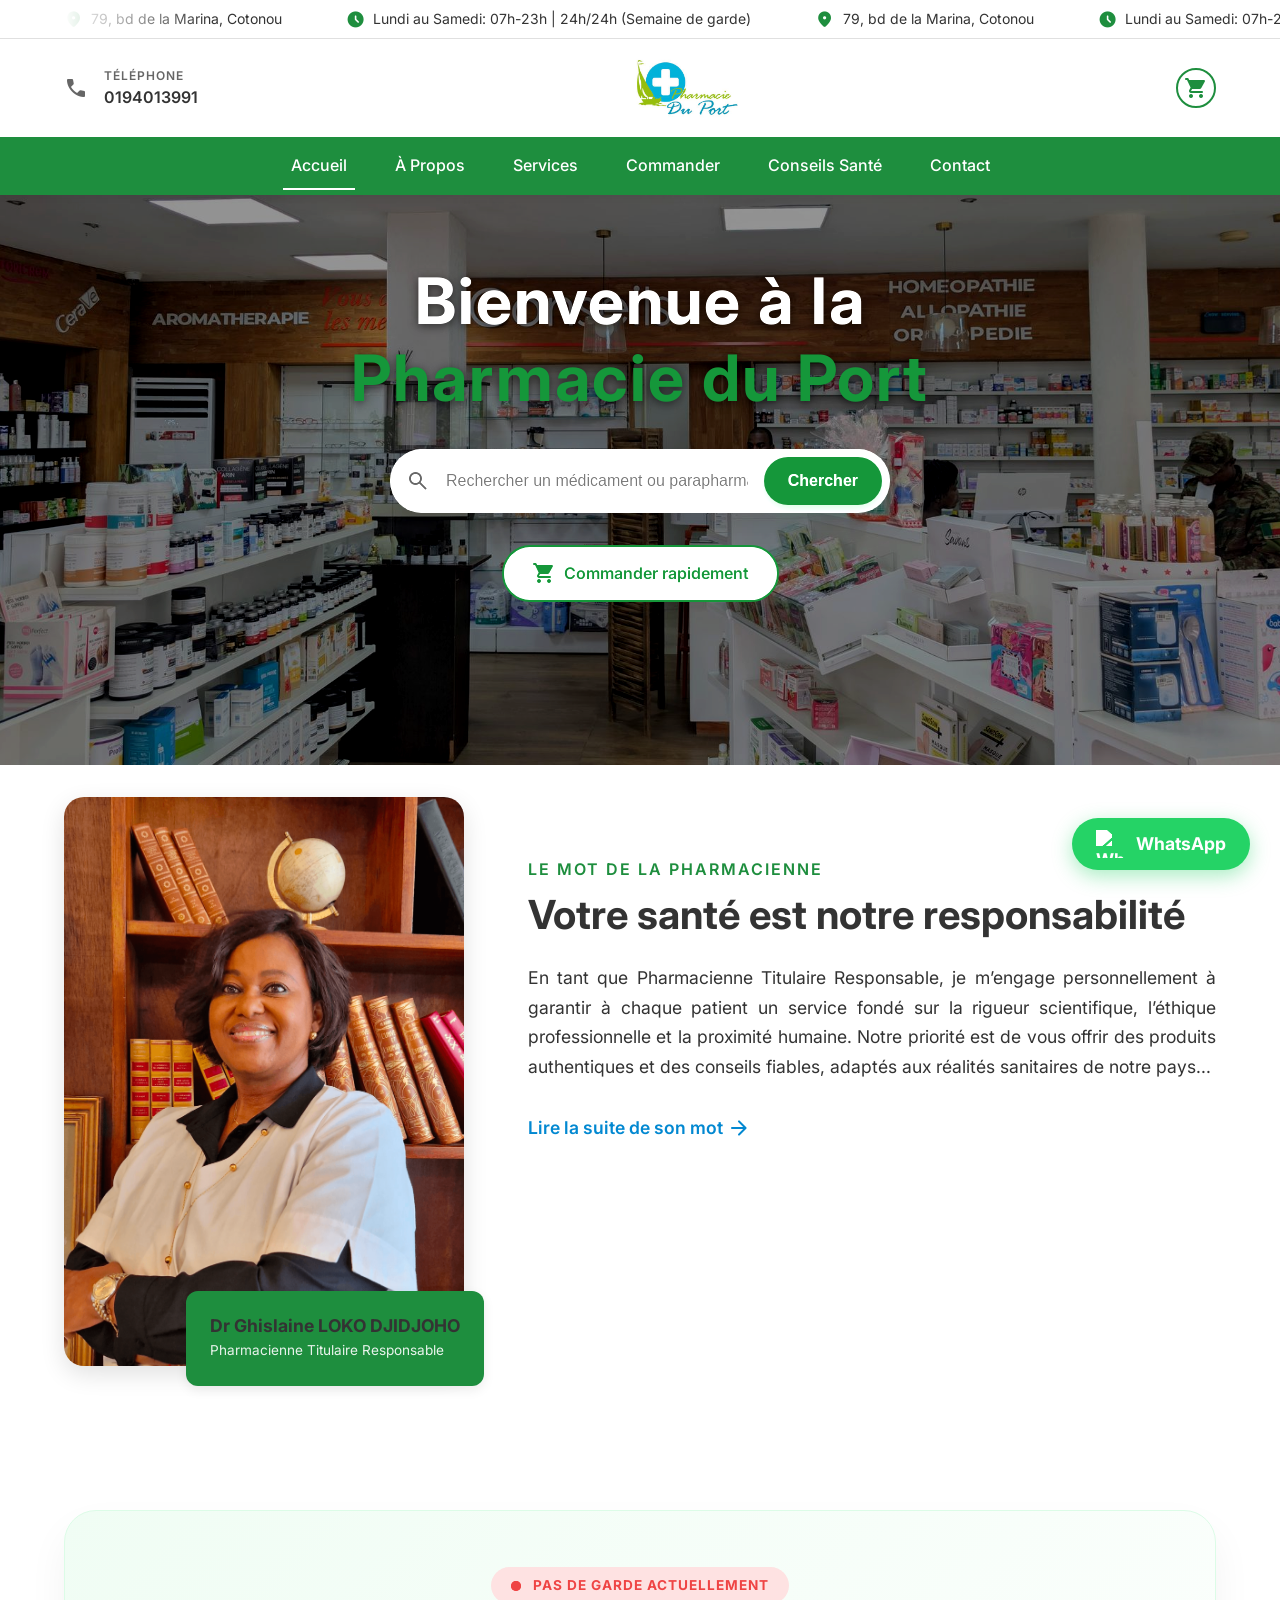
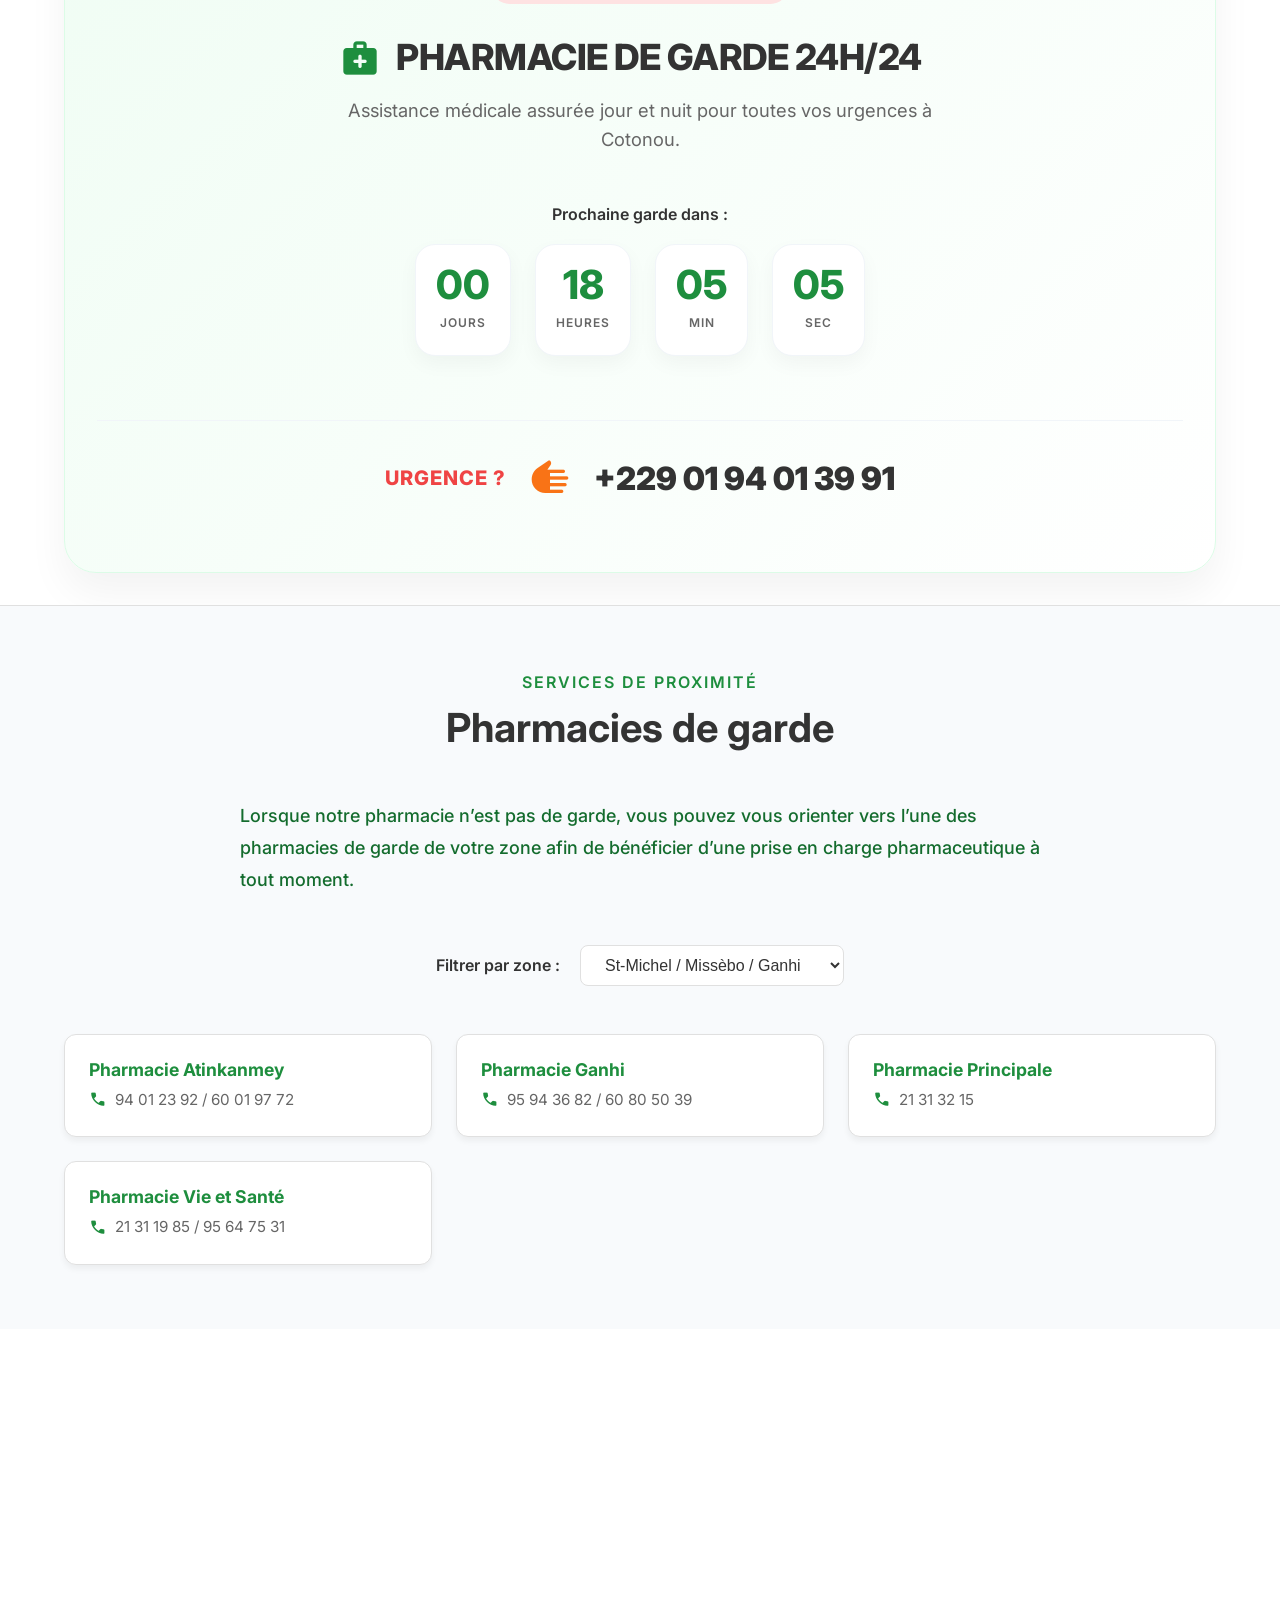
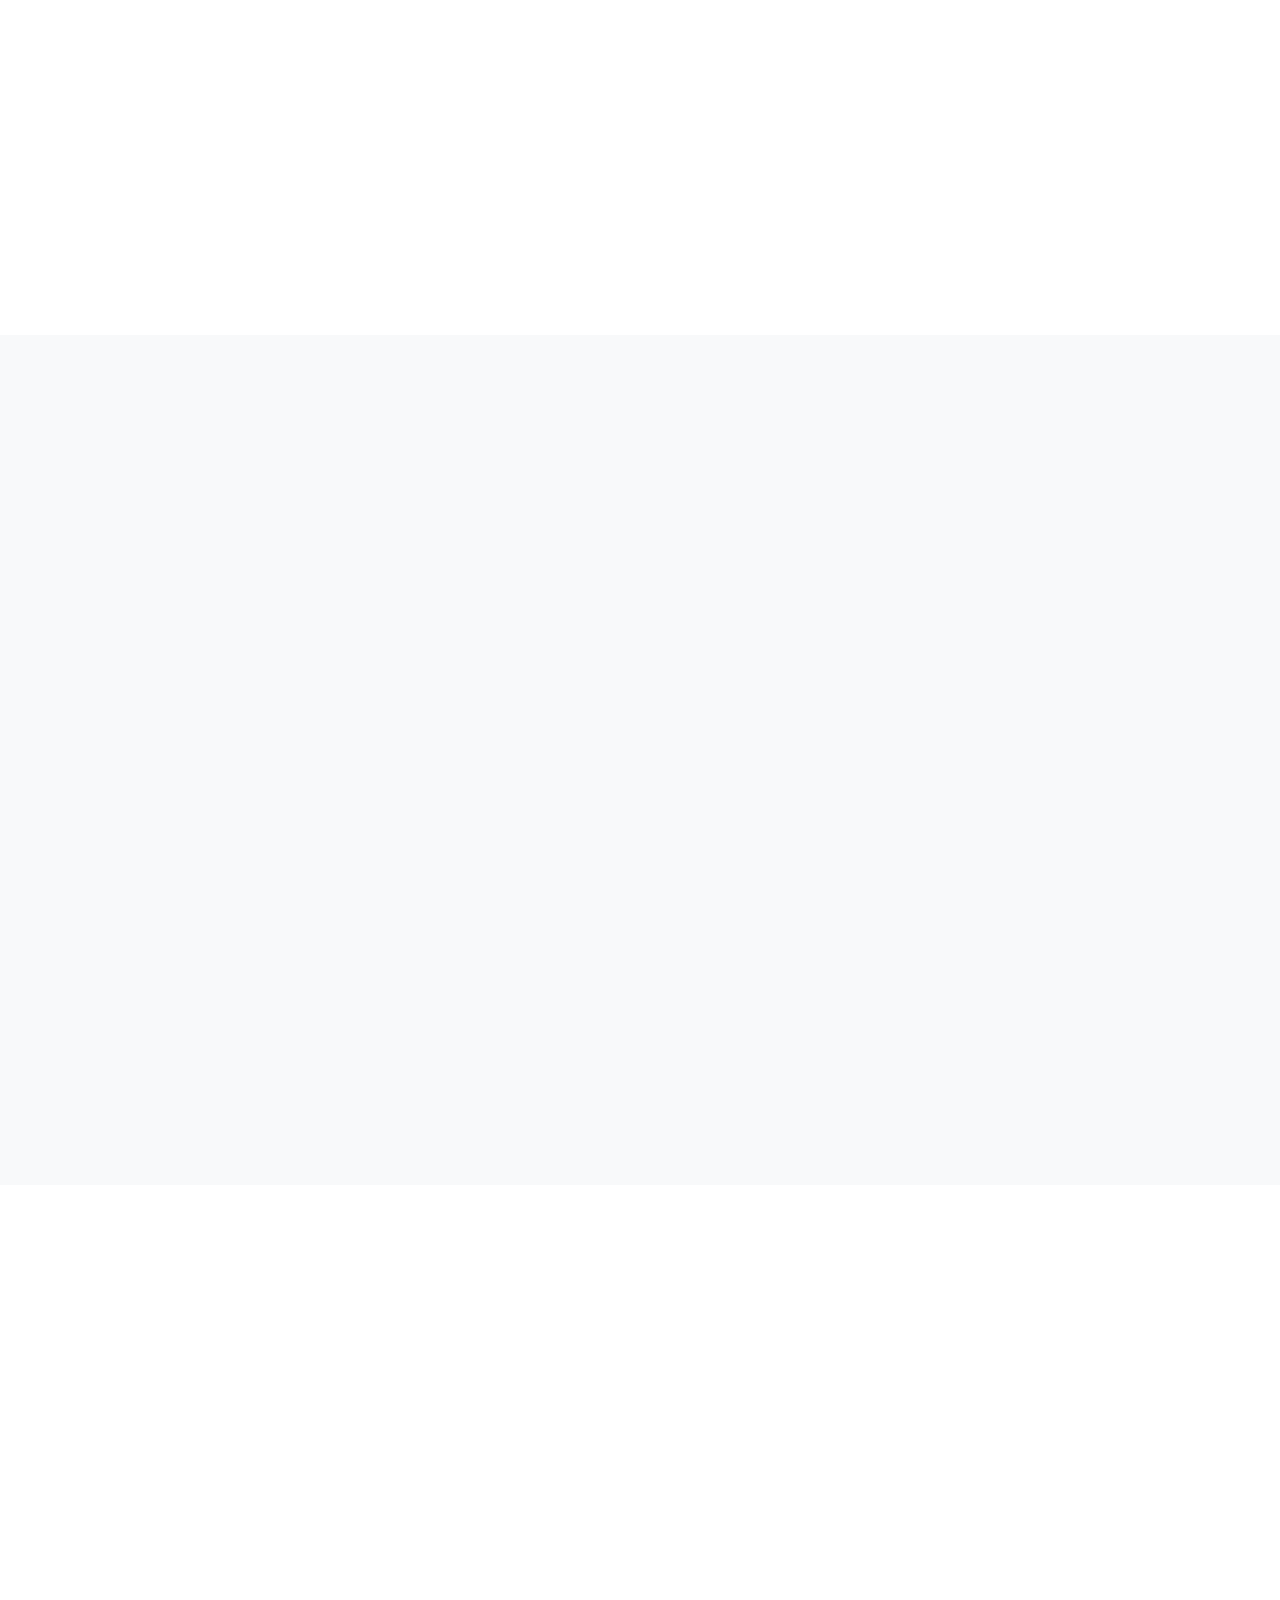
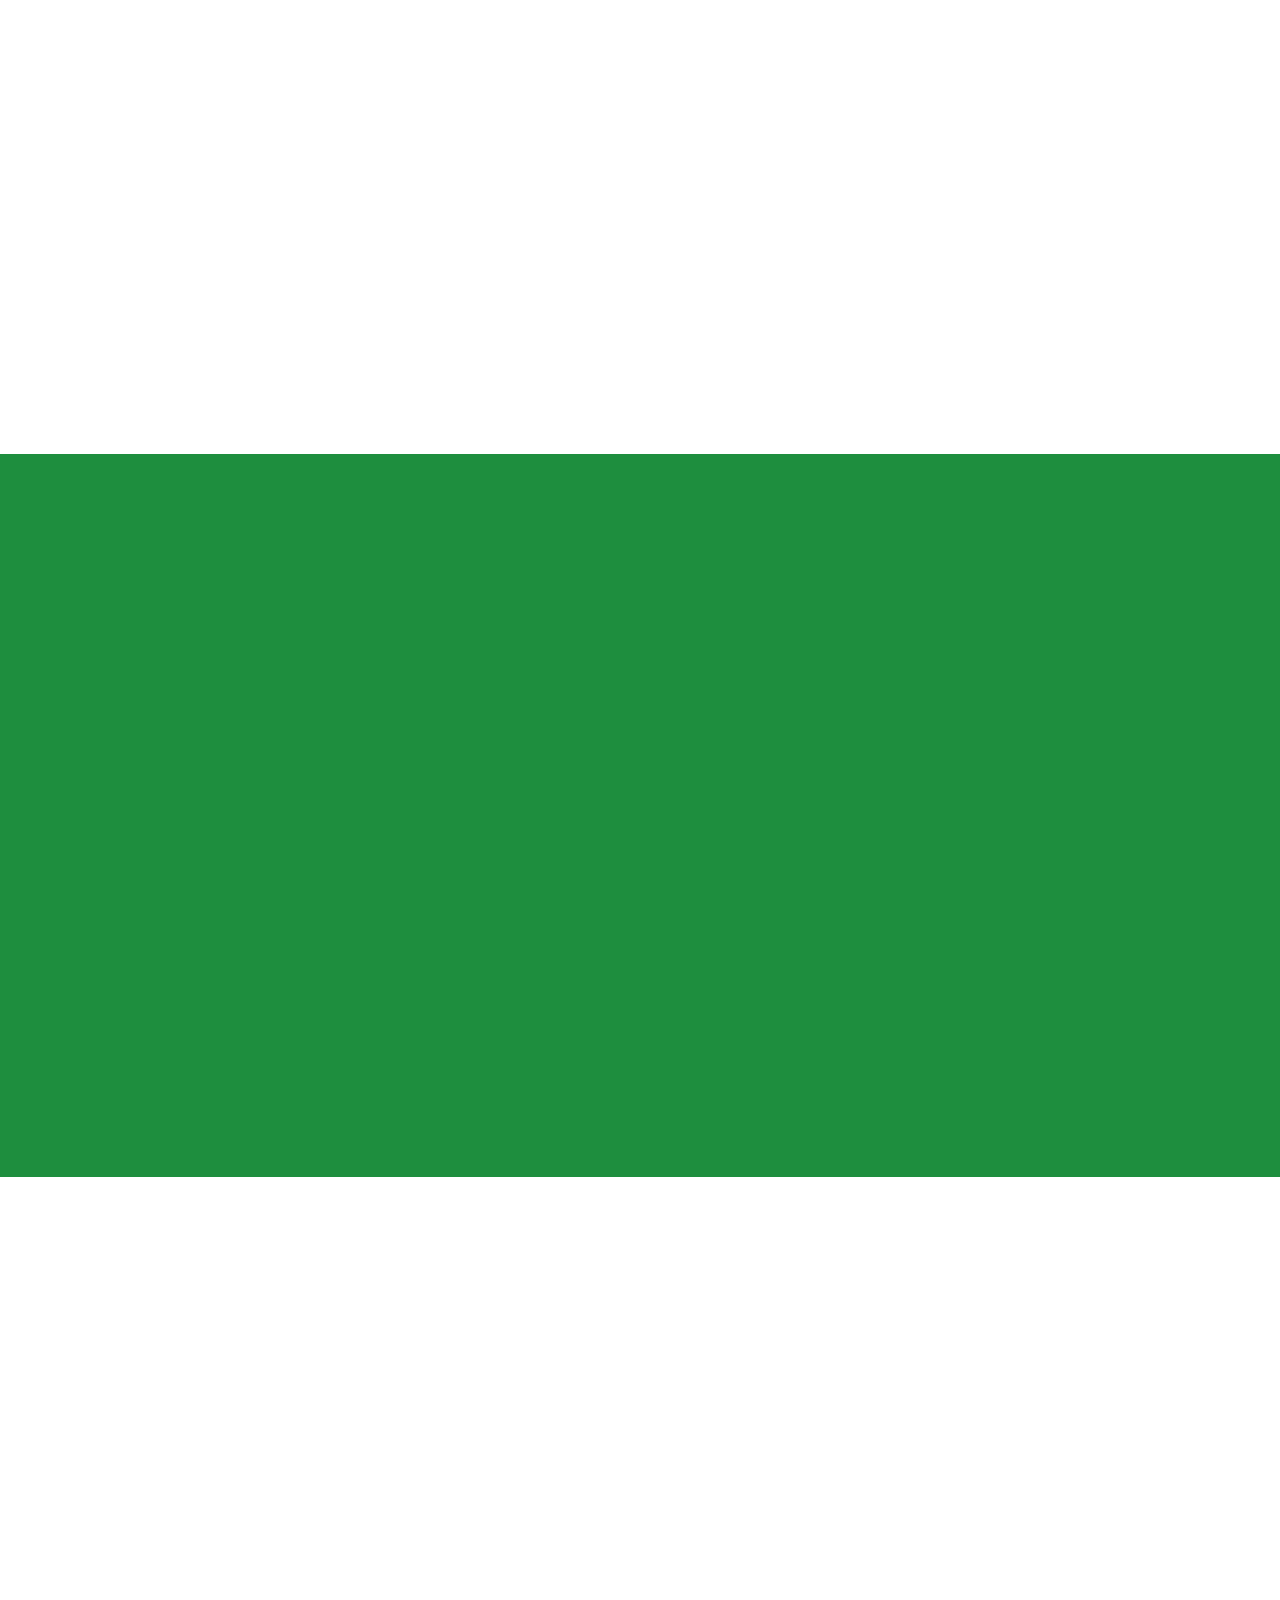
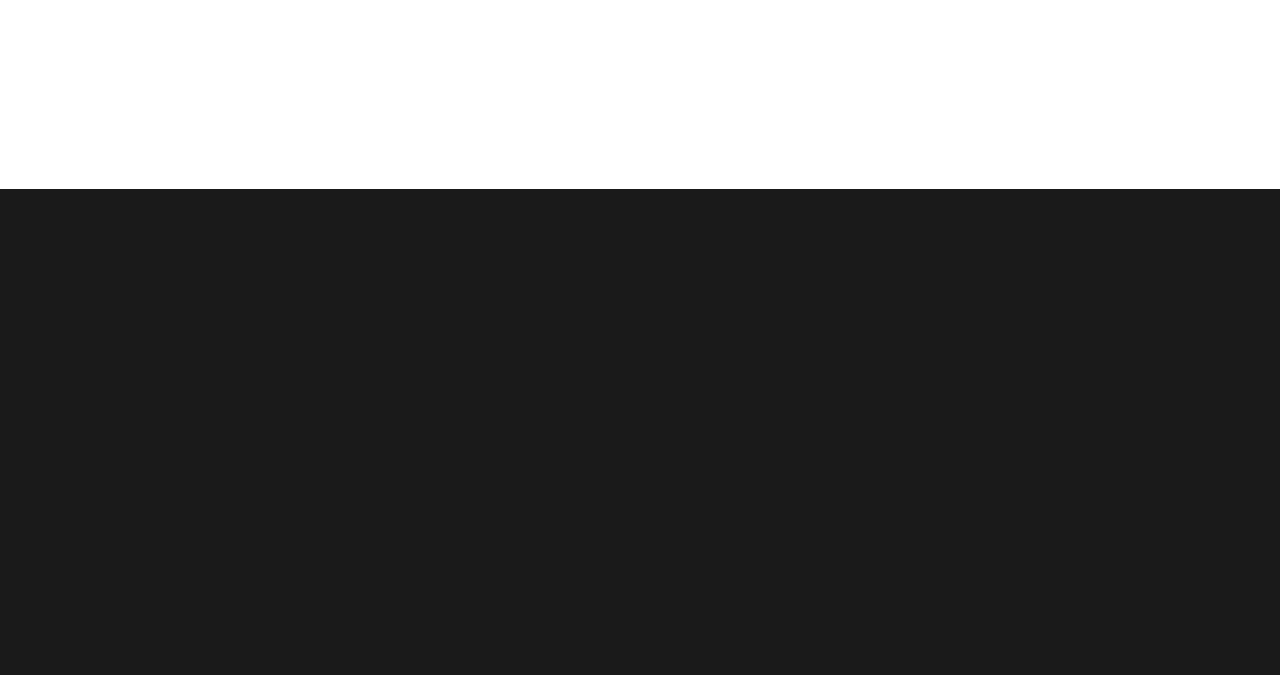
==== commit 69ef2e19: "Fix: color visibility issues (added primary-rgb, text-color, and fixed light-on-white text)" ====
--- a/index.html
+++ b/index.html
@@ -233,7 +233,7 @@
             </p>
 
             <div class="filter-container" style="text-align: center; margin-bottom: 3rem;">
-                <label for="zone-filter" style="font-weight: 600; margin-right: 1rem; color: var(--secondary-color);">Filtrer par zone :</label>
+                <label for="zone-filter" style="font-weight: 600; margin-right: 1rem; color: var(--text-dark);">Filtrer par zone :</label>
                 <select id="zone-filter" class="zone-select" style="padding: 10px 20px; border-radius: 8px; border: 1px solid var(--border-color); font-size: 1rem; color: var(--text-dark); background: white; cursor: pointer; outline: none; transition: border-color 0.3s;">
                     <option value="st-michel">St-Michel / Missèbo / Ganhi</option>
                     <option value="akpakpa">Akpakpa</option>
--- a/css/style.css
+++ b/css/style.css
@@ -138,8 +138,11 @@
 
 :root {
     --primary-color: #1E8E3E;
+    --primary-rgb: 30, 142, 62;
     --primary-dark: #146c2e;
     --secondary-color: #E3F2FD;
+    --text-color: #333333;
+
     --accent-color: #0288D1;
     --text-dark: #333333;
     --text-light: #666666;
@@ -4312,7 +4315,7 @@
 
 .pharmacy-card h4 {
     margin: 0 0 0.5rem 0;
-    color: var(--secondary-color);
+    color: var(--primary-color);
     font-size: 1.1rem;
     font-weight: 700;
 }
--- a/css/style.css
+++ b/css/style.css
@@ -138,8 +138,11 @@
 
 :root {
     --primary-color: #1E8E3E;
+    --primary-rgb: 30, 142, 62;
     --primary-dark: #146c2e;
     --secondary-color: #E3F2FD;
+    --text-color: #333333;
+
     --accent-color: #0288D1;
     --text-dark: #333333;
     --text-light: #666666;
@@ -4312,7 +4315,7 @@
 
 .pharmacy-card h4 {
     margin: 0 0 0.5rem 0;
-    color: var(--secondary-color);
+    color: var(--primary-color);
     font-size: 1.1rem;
     font-weight: 700;
 }
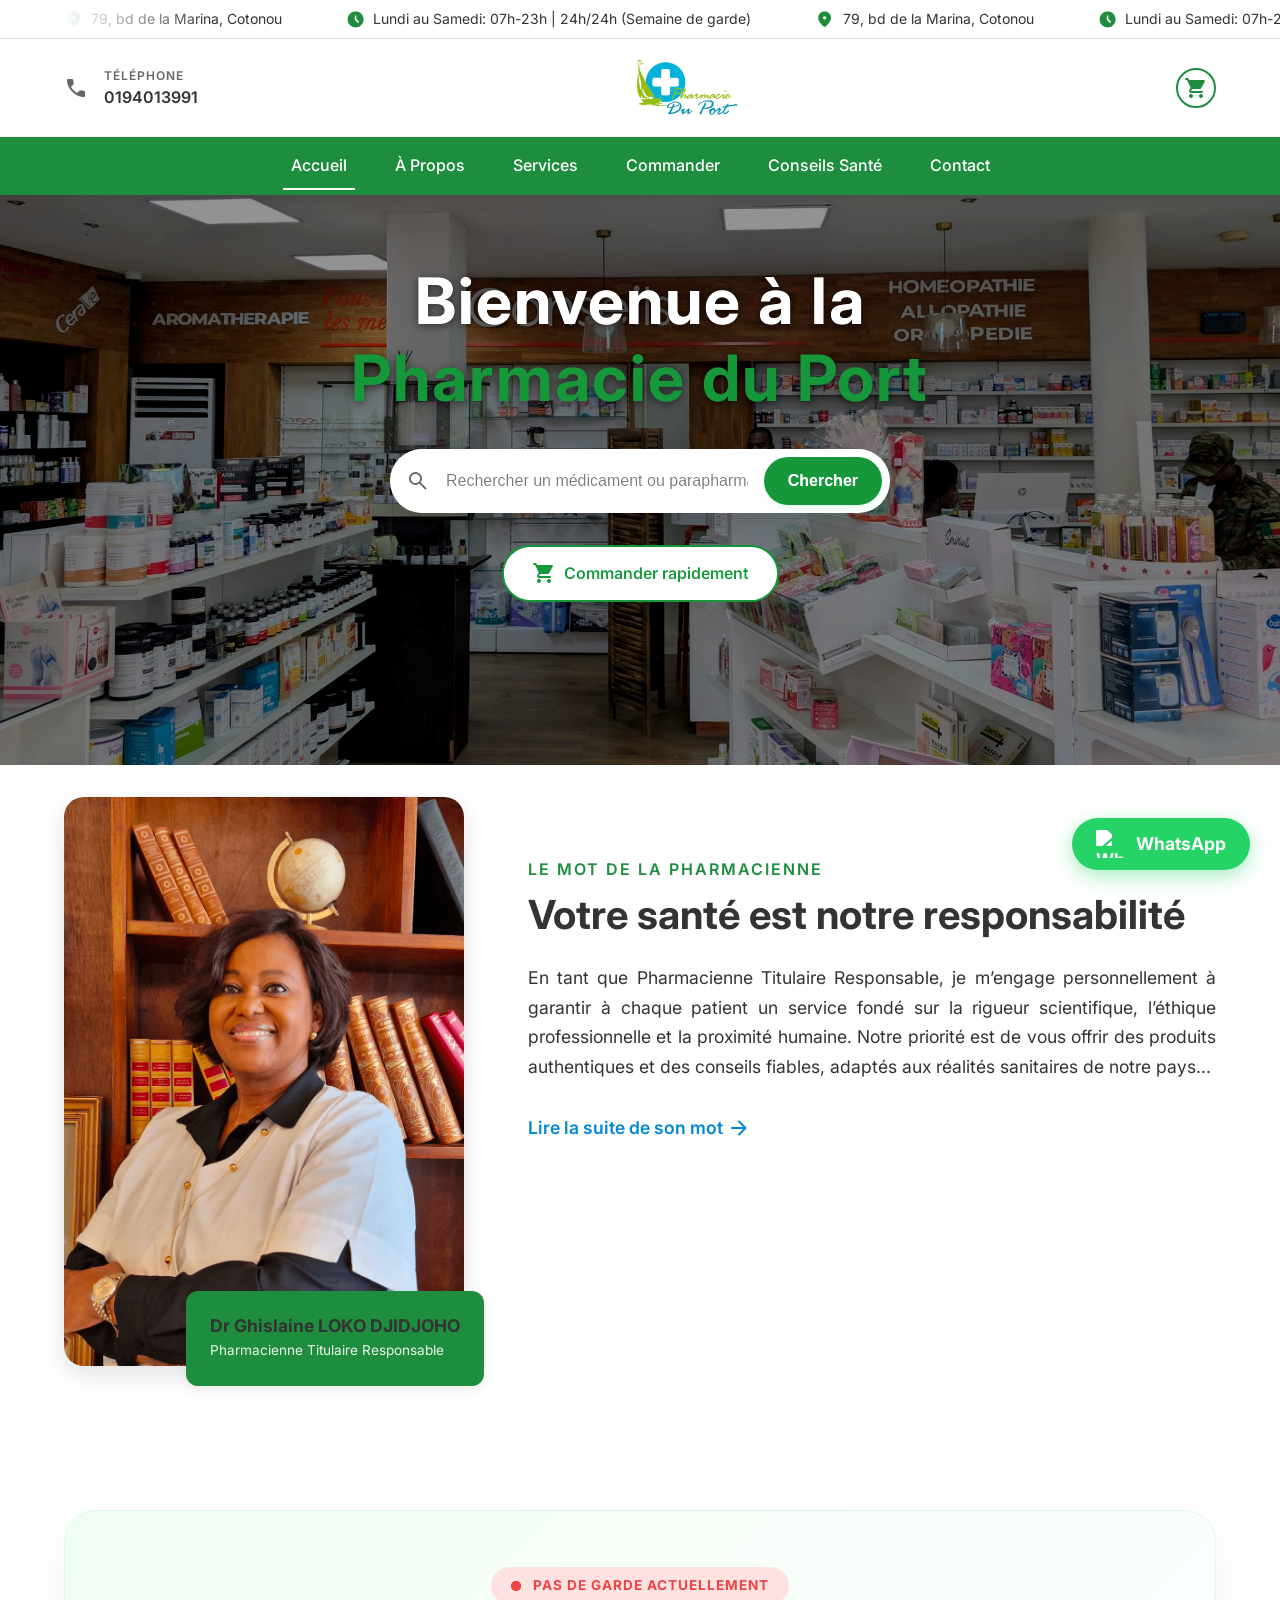
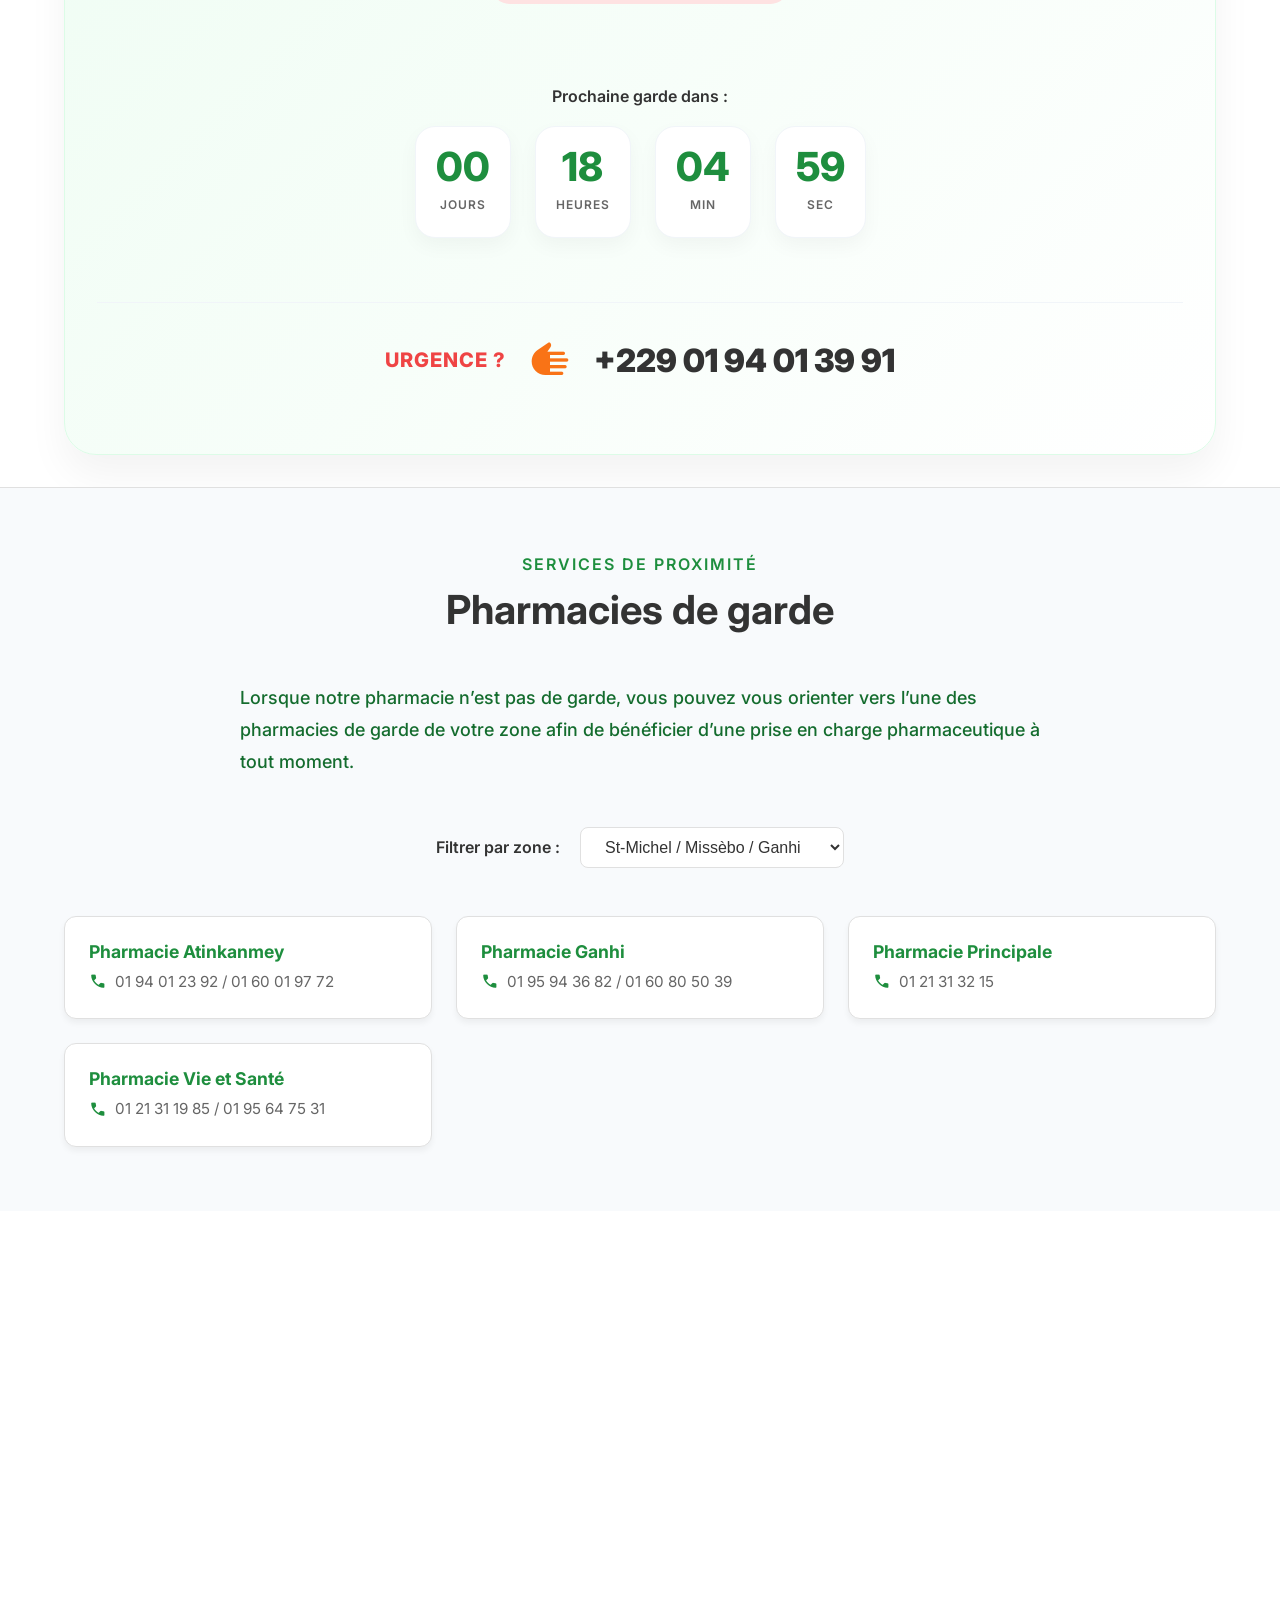
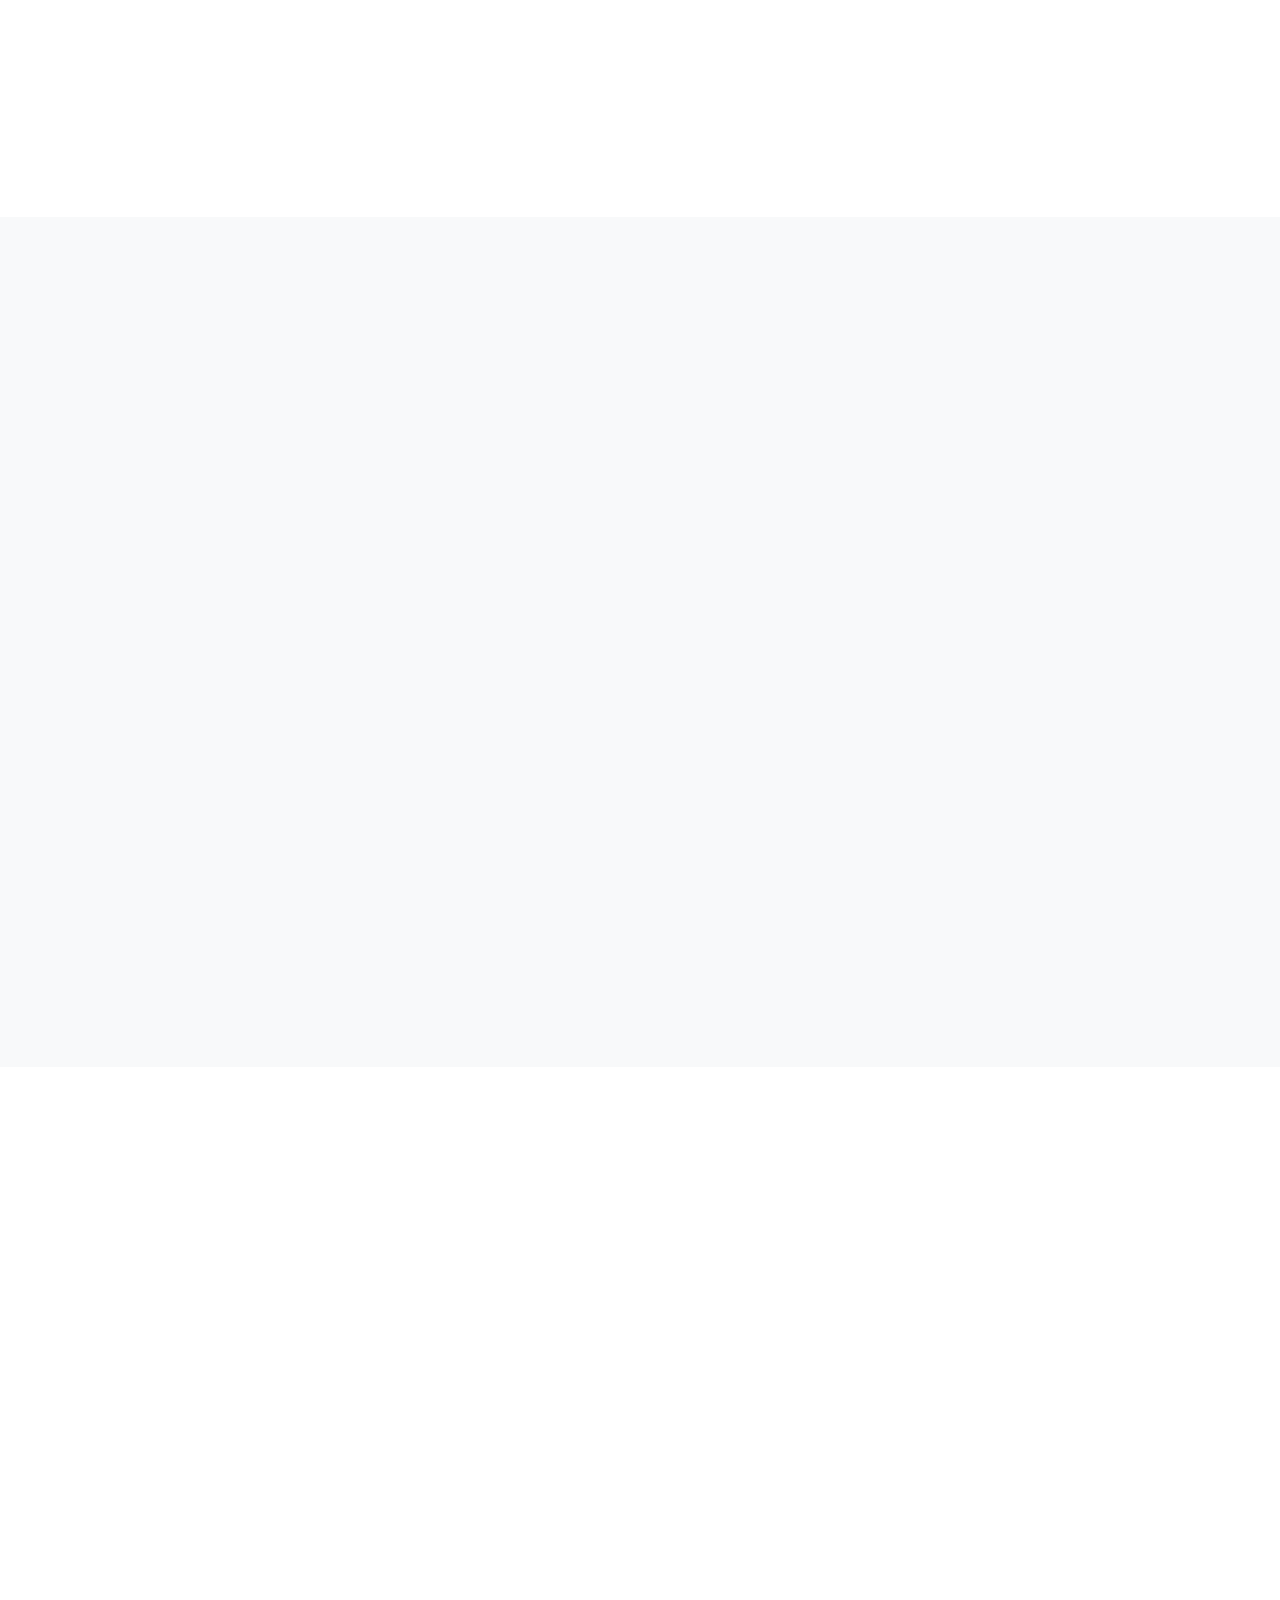
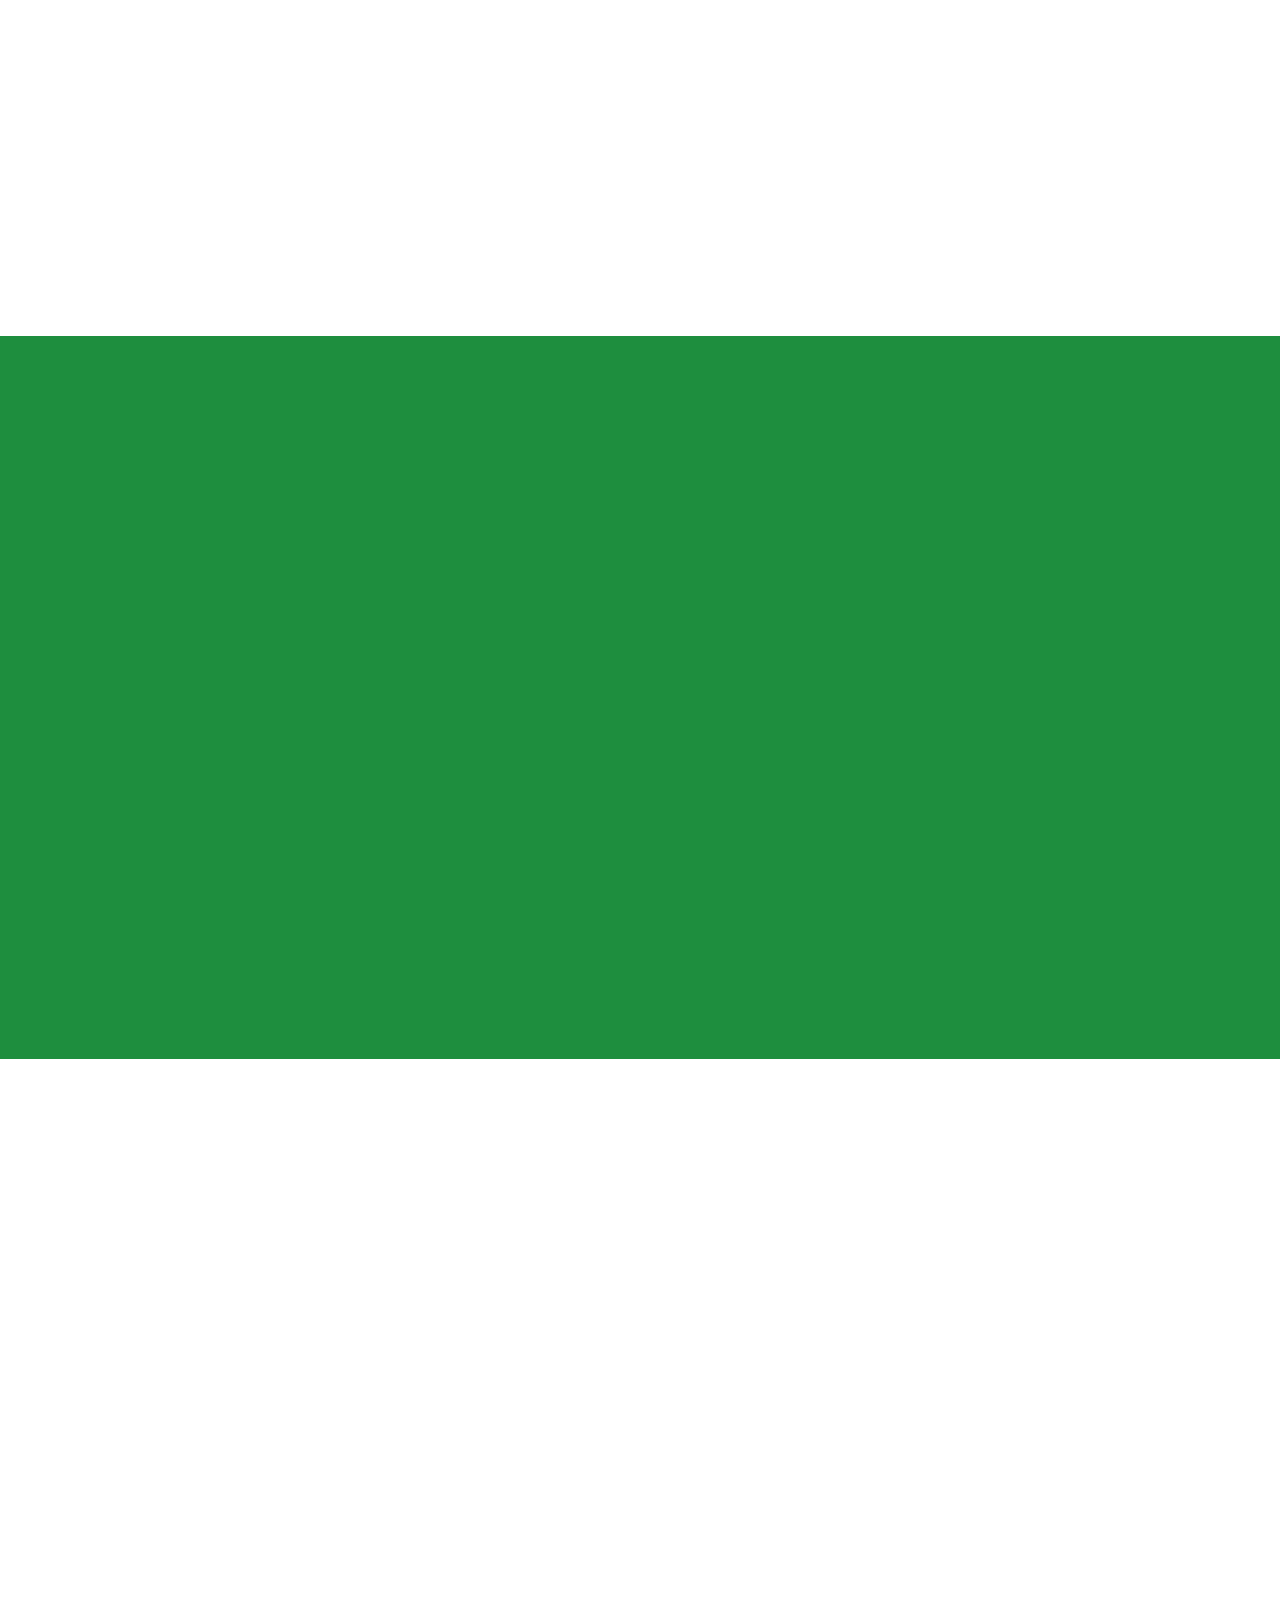
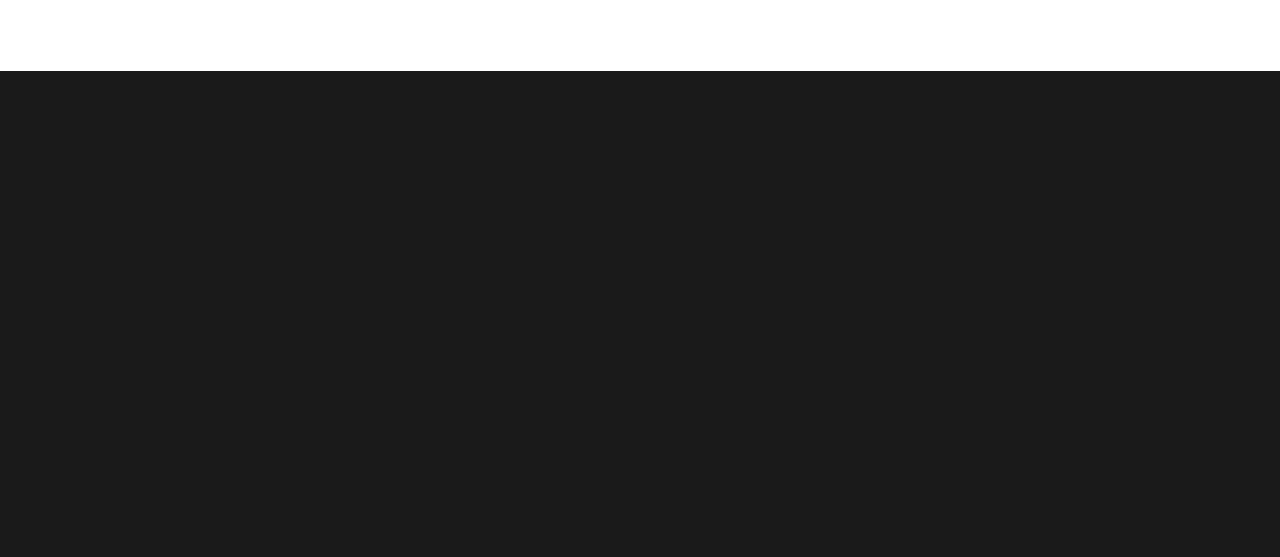
==== commit d99f2483: "Polish: added 01 prefix to pharmacy numbers and removed redundant on-call header" ====
--- a/index.html
+++ b/index.html
@@ -180,12 +180,6 @@
                     <span class="pulse-dot"></span>
                     <span id="on-call-status-text"></span>
                 </div>
-                <div class="on-call-title-wrapper">
-                    <span class="material-symbols-rounded icon-medical">medical_services</span>
-                    <h2>PHARMACIE DE GARDE 24H/24</h2>
-                </div>
-                <p class="on-call-subtitle">Assistance médicale assurée jour et nuit pour toutes vos urgences à Cotonou.
-                </p>
             </div>
 
             <div class="on-call-body">
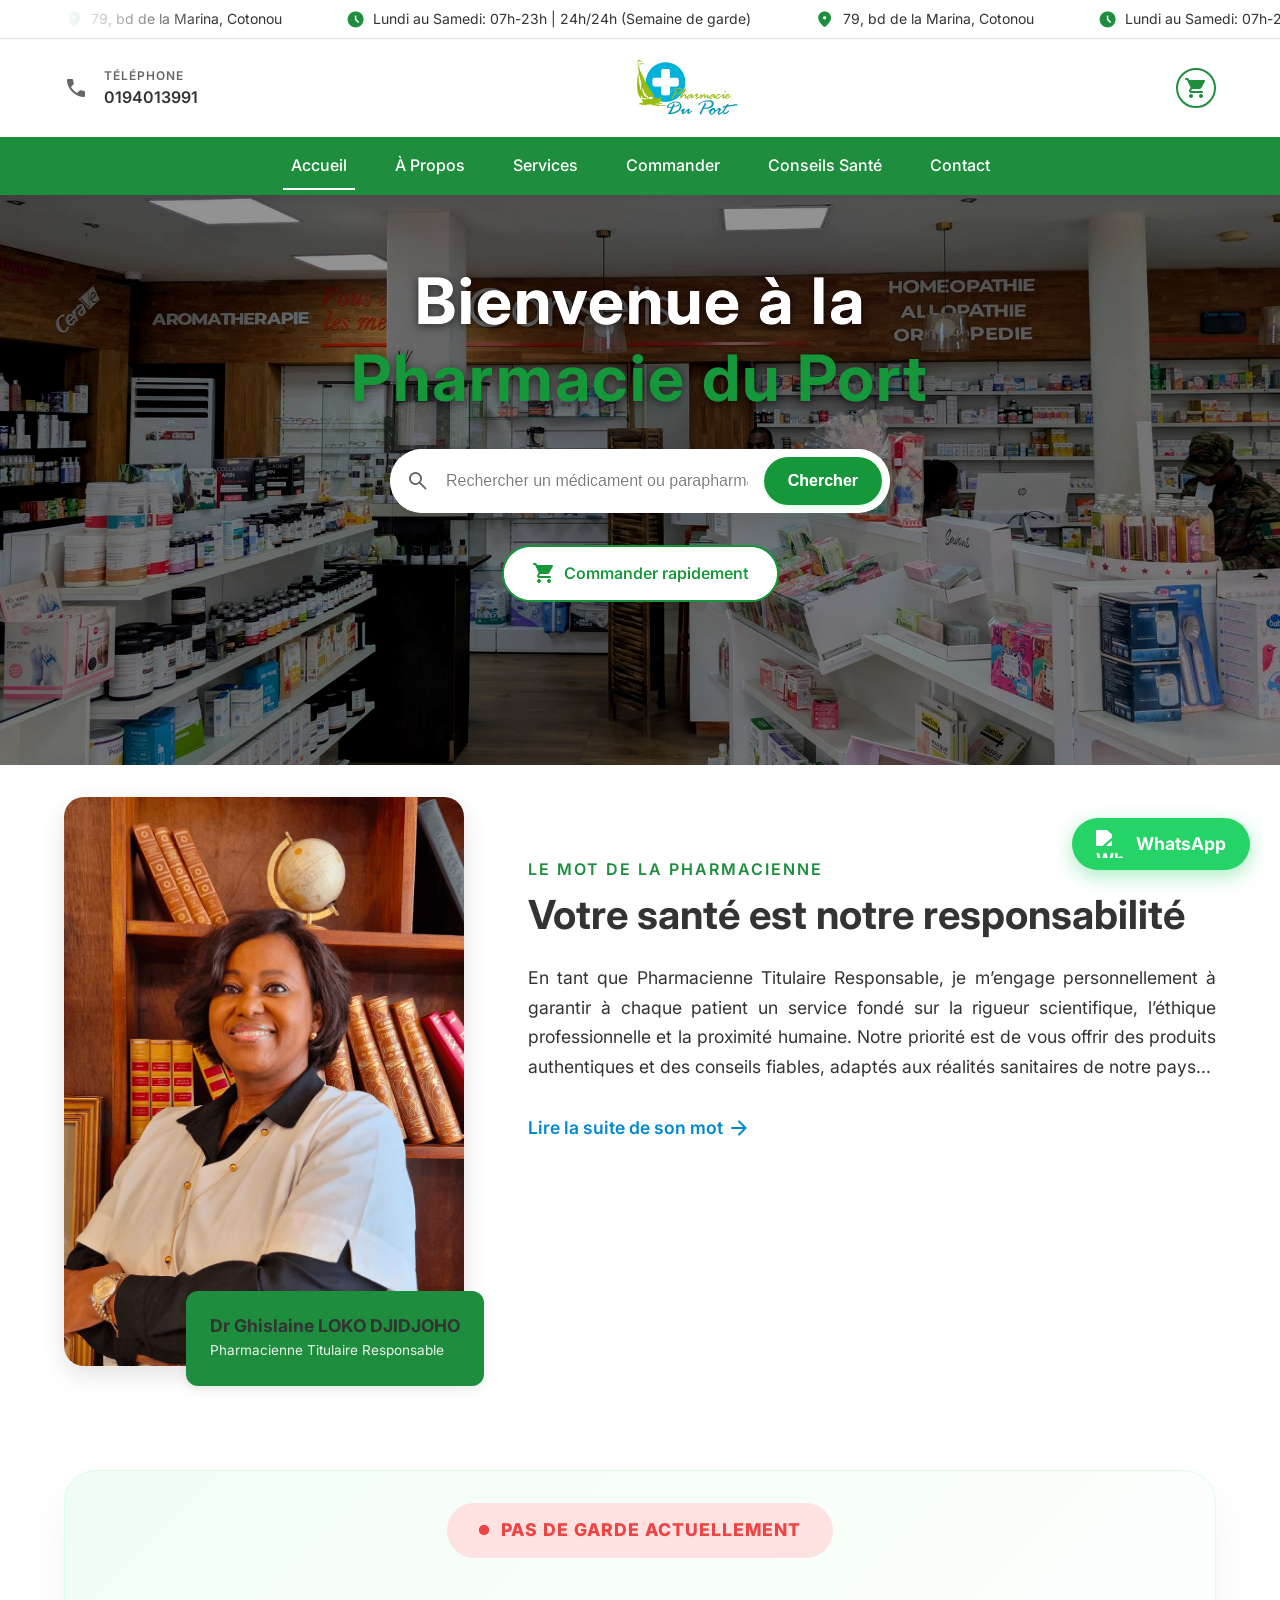
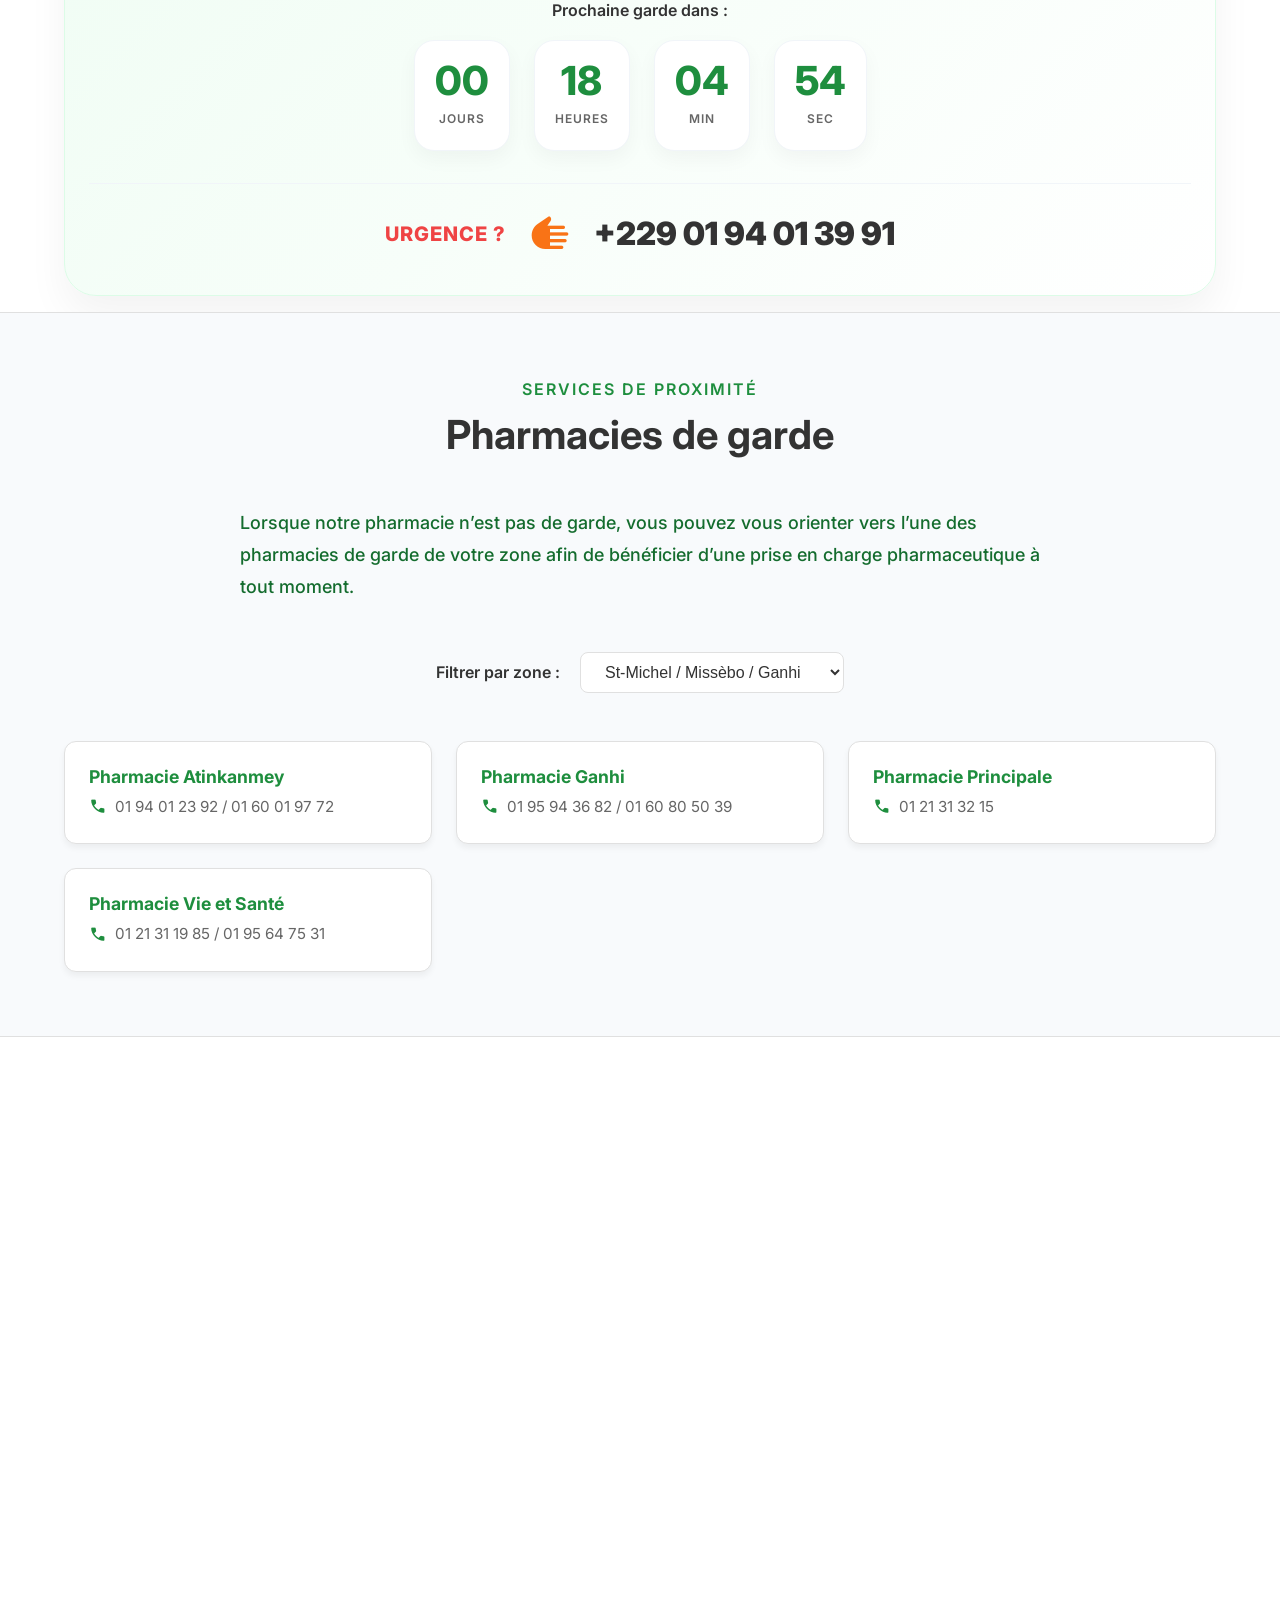
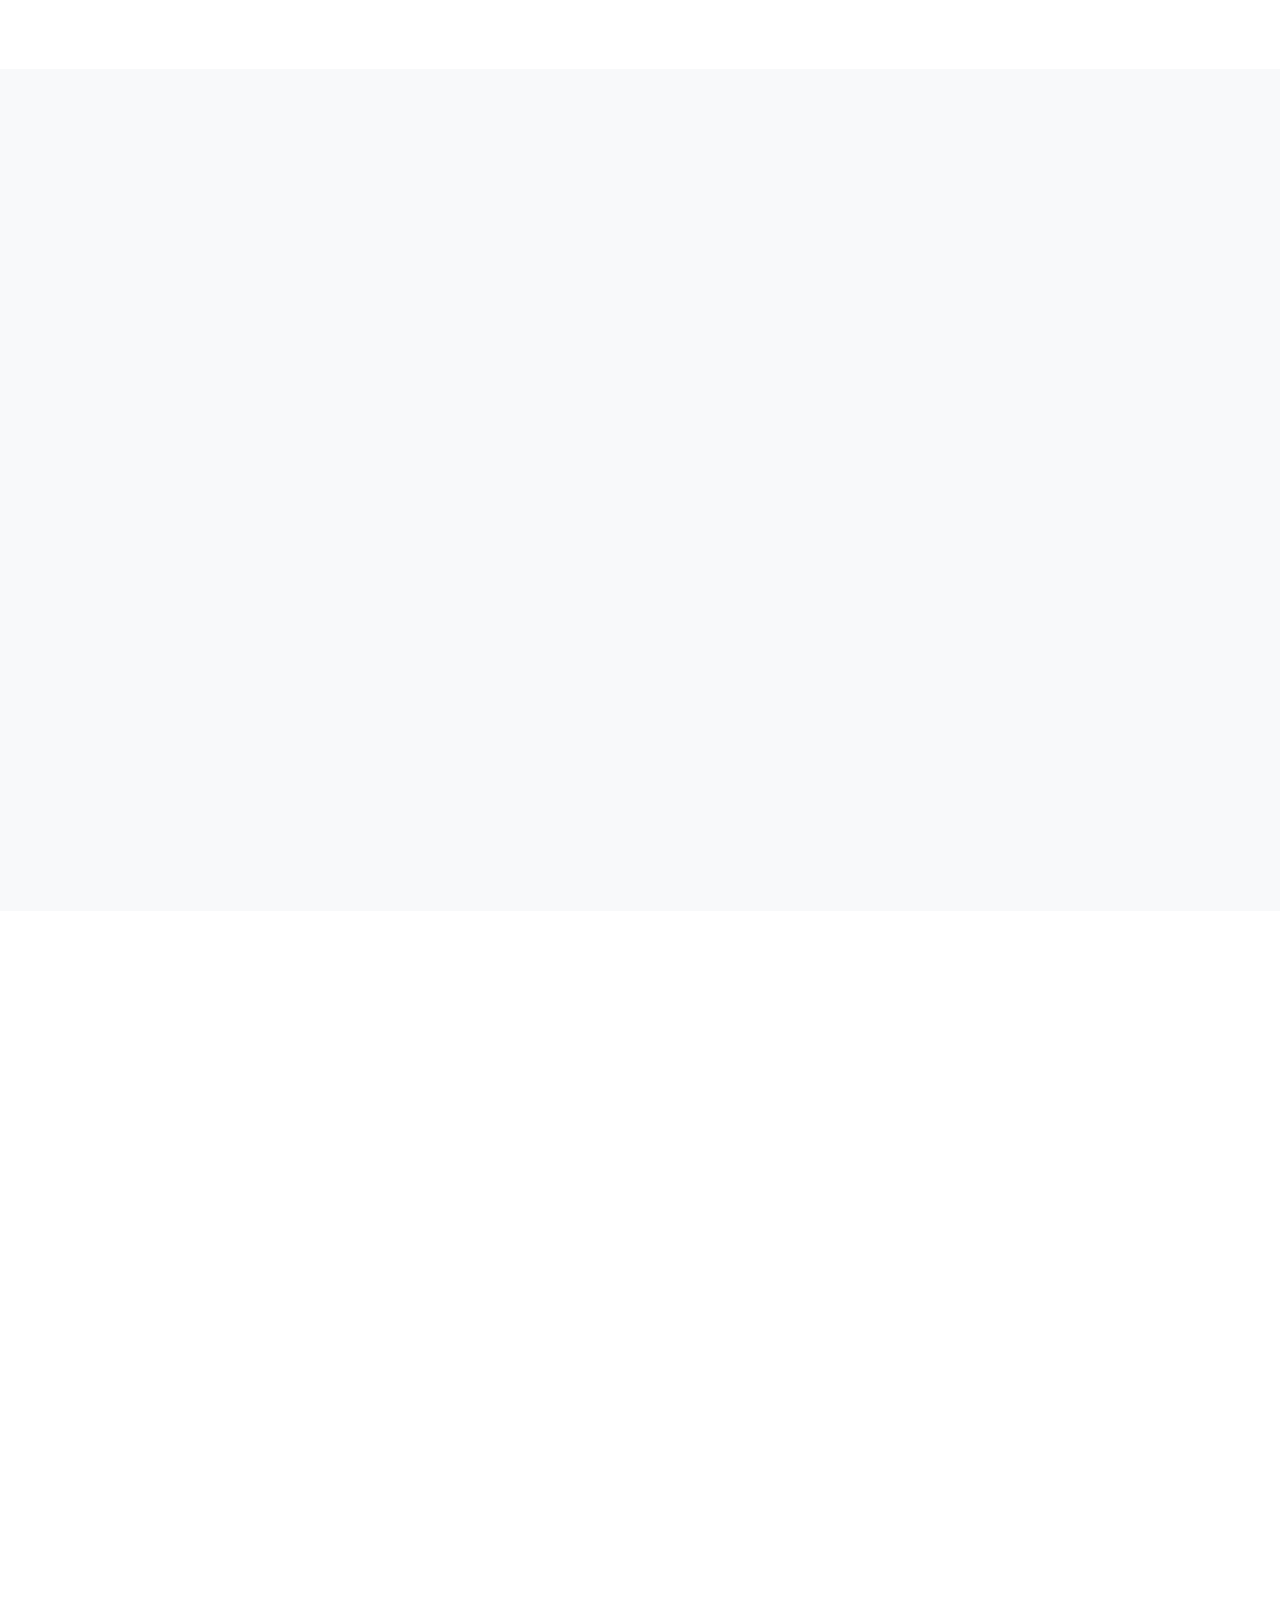
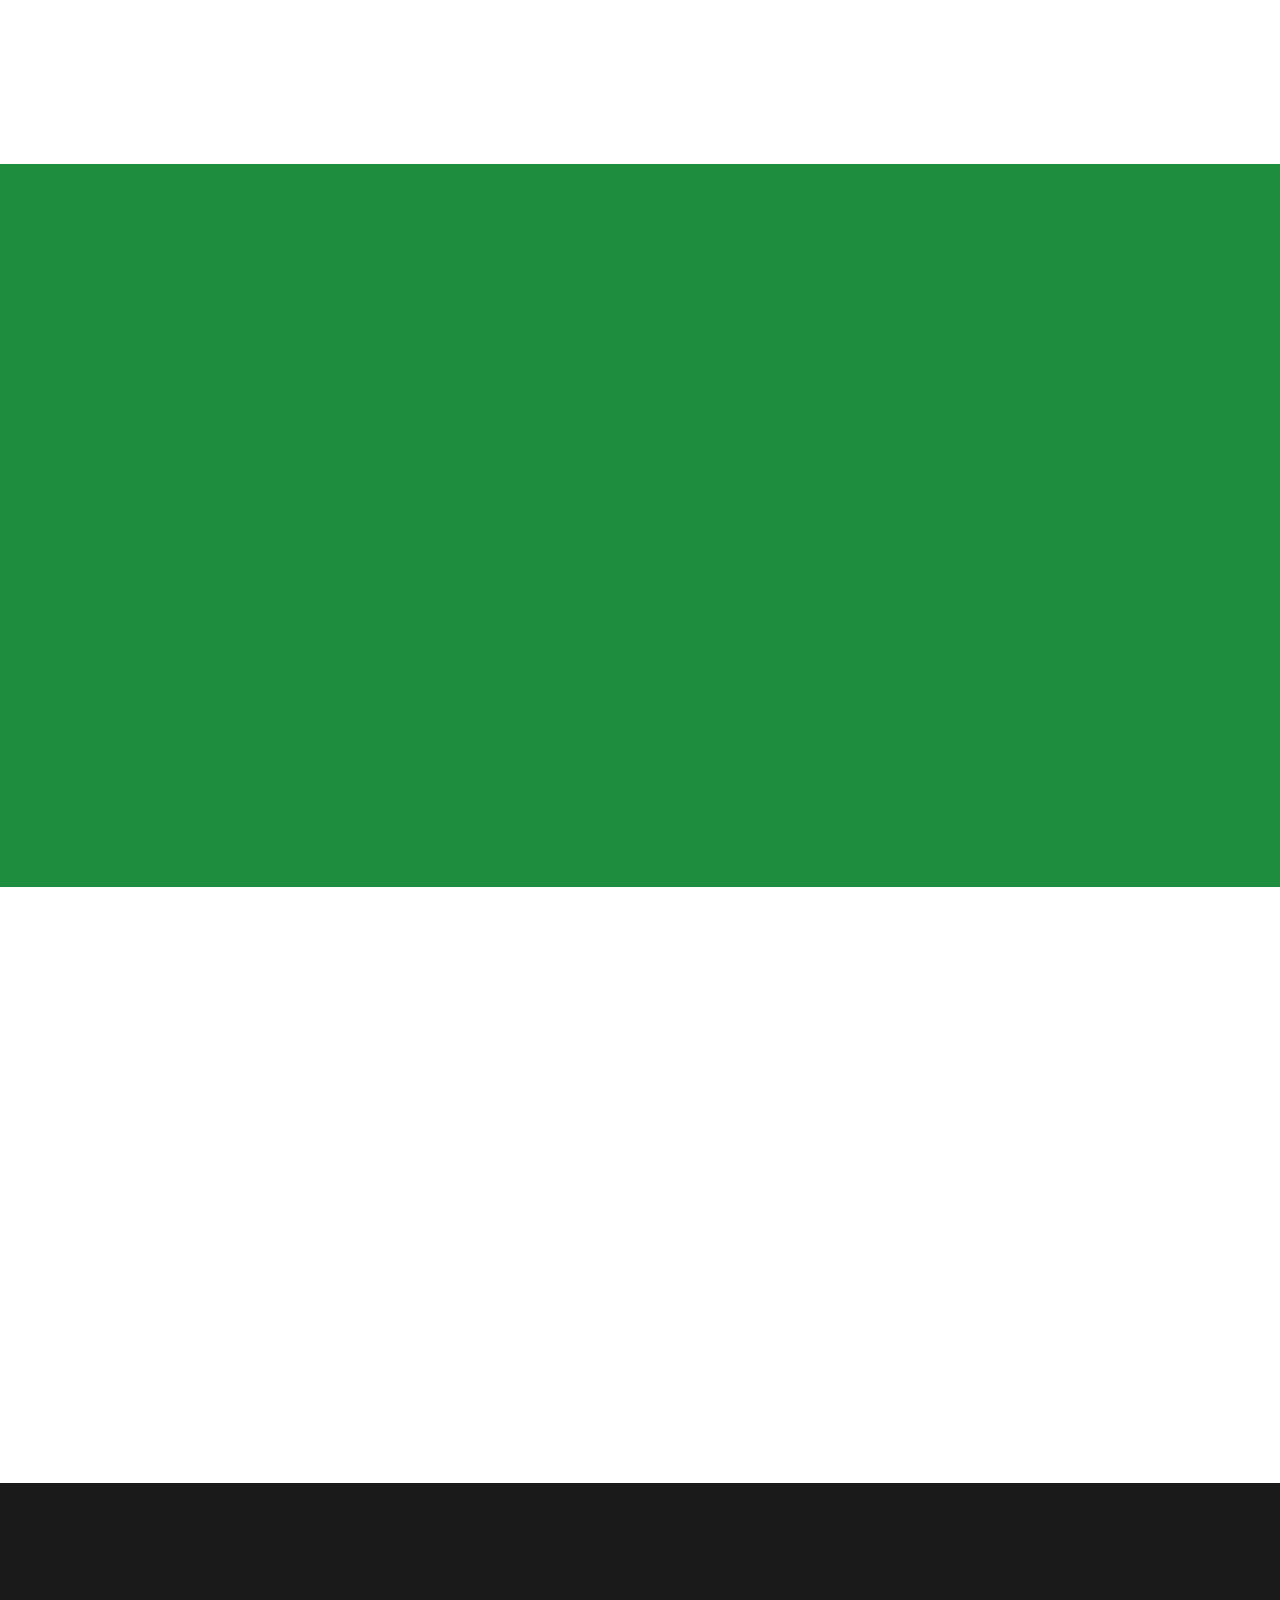
==== commit 1fe09431: "Fix: updated product names and allowed two-line titles in carousel" ====
--- a/index.html
+++ b/index.html
@@ -260,30 +260,30 @@
                 <!-- SET 1 -->
                 <div class="product-item">
                     <div class="product-img-container">
-                        <img src="img/Nouveaux produits/e1e42142-9f97-4821-8192-0cea4740d488.jpg" alt="Immunité Bio" loading="lazy">
-                    </div>
-                    <h4>Immunité Bio</h4>
-                    <p>Disponible</p>
-                </div>
-                <div class="product-item">
-                    <div class="product-img-container">
-                        <img src="img/Nouveaux produits/01bf49a2-cbe4-42af-b3ff-1b8084caacfa.jpg" alt="Knee Stabilizer" loading="lazy">
-                    </div>
-                    <h4>Knee Stabilizer</h4>
-                    <p>Disponible</p>
-                </div>
-                <div class="product-item">
-                    <div class="product-img-container">
-                        <img src="img/Nouveaux produits/4797046a-1391-47b9-aa18-85bf4d7531d7.jpg" alt="Lotion Anti-Poux" loading="lazy">
-                    </div>
-                    <h4>Lotion Anti-Poux</h4>
-                    <p>Disponible</p>
-                </div>
-                <div class="product-item">
-                    <div class="product-img-container">
-                        <img src="img/Nouveaux produits/de960e9a-5bb5-4c4d-b35c-a725b12d0cd8.jpg" alt="Probiotiques" loading="lazy">
-                    </div>
-                    <h4>Probiotiques</h4>
+                        <img src="img/Nouveaux produits/e1e42142-9f97-4821-8192-0cea4740d488.jpg" alt="Nat & Form immunité Bio" loading="lazy">
+                    </div>
+                    <h4>Nat & Form immunité Bio</h4>
+                    <p>Disponible</p>
+                </div>
+                <div class="product-item">
+                    <div class="product-img-container">
+                        <img src="img/Nouveaux produits/01bf49a2-cbe4-42af-b3ff-1b8084caacfa.jpg" alt="Actimove knee" loading="lazy">
+                    </div>
+                    <h4>Actimove knee</h4>
+                    <p>Disponible</p>
+                </div>
+                <div class="product-item">
+                    <div class="product-img-container">
+                        <img src="img/Nouveaux produits/4797046a-1391-47b9-aa18-85bf4d7531d7.jpg" alt="Pouxit XF lotion anti-poux & lentes" loading="lazy">
+                    </div>
+                    <h4>Pouxit XF lotion anti-poux & lentes</h4>
+                    <p>Disponible</p>
+                </div>
+                <div class="product-item">
+                    <div class="product-img-container">
+                        <img src="img/Nouveaux produits/de960e9a-5bb5-4c4d-b35c-a725b12d0cd8.jpg" alt="Nat & Form Probiotiques 12M" loading="lazy">
+                    </div>
+                    <h4>Nat & Form Probiotiques 12M</h4>
                     <p>Disponible</p>
                 </div>
                 <div class="product-item">
@@ -295,53 +295,53 @@
                 </div>
                 <div class="product-item">
                     <div class="product-img-container">
-                        <img src="img/Nouveaux produits/f585ba89-23f6-4c54-8a48-fea95c5363d8.jpg" alt="Synergie Minceur BIO" loading="lazy">
-                    </div>
-                    <h4>Synergie Minceur BIO</h4>
-                    <p>Disponible</p>
-                </div>
-                <div class="product-item">
-                    <div class="product-img-container">
-                        <img src="img/Nouveaux produits/0bb5fe09-41fc-4e0b-80fc-7571f4410600.jpg" alt="Spray buccal Anti-Ronflement" loading="lazy">
-                    </div>
-                    <h4>Spray buccal Anti-Ronflement</h4>
-                    <p>Disponible</p>
-                </div>
-                <div class="product-item">
-                    <div class="product-img-container">
-                        <img src="img/Nouveaux produits/70f42779-28ea-4e5f-a082-126e9a0ce1ec.jpg" alt="Sérum Antichute" loading="lazy">
-                    </div>
-                    <h4>Sérum Antichute</h4>
+                        <img src="img/Nouveaux produits/f585ba89-23f6-4c54-8a48-fea95c5363d8.jpg" alt="ARKO Synergie Minceur Bio" loading="lazy">
+                    </div>
+                    <h4>ARKO Synergie Minceur Bio</h4>
+                    <p>Disponible</p>
+                </div>
+                <div class="product-item">
+                    <div class="product-img-container">
+                        <img src="img/Nouveaux produits/0bb5fe09-41fc-4e0b-80fc-7571f4410600.jpg" alt="Quies Spray" loading="lazy">
+                    </div>
+                    <h4>Quies Spray</h4>
+                    <p>Disponible</p>
+                </div>
+                <div class="product-item">
+                    <div class="product-img-container">
+                        <img src="img/Nouveaux produits/70f42779-28ea-4e5f-a082-126e9a0ce1ec.jpg" alt="Ducray Neoptide expert sérum" loading="lazy">
+                    </div>
+                    <h4>Ducray Neoptide expert sérum</h4>
                     <p>Disponible</p>
                 </div>
 
                 <!-- SET 2 (Clone for infinite loop) -->
                 <div class="product-item">
                     <div class="product-img-container">
-                        <img src="img/Nouveaux produits/e1e42142-9f97-4821-8192-0cea4740d488.jpg" alt="Immunité Bio" loading="lazy">
-                    </div>
-                    <h4>Immunité Bio</h4>
-                    <p>Disponible</p>
-                </div>
-                <div class="product-item">
-                    <div class="product-img-container">
-                        <img src="img/Nouveaux produits/01bf49a2-cbe4-42af-b3ff-1b8084caacfa.jpg" alt="Knee Stabilizer" loading="lazy">
-                    </div>
-                    <h4>Knee Stabilizer</h4>
-                    <p>Disponible</p>
-                </div>
-                <div class="product-item">
-                    <div class="product-img-container">
-                        <img src="img/Nouveaux produits/4797046a-1391-47b9-aa18-85bf4d7531d7.jpg" alt="Lotion Anti-Poux" loading="lazy">
-                    </div>
-                    <h4>Lotion Anti-Poux</h4>
-                    <p>Disponible</p>
-                </div>
-                <div class="product-item">
-                    <div class="product-img-container">
-                        <img src="img/Nouveaux produits/de960e9a-5bb5-4c4d-b35c-a725b12d0cd8.jpg" alt="Probiotiques" loading="lazy">
-                    </div>
-                    <h4>Probiotiques</h4>
+                        <img src="img/Nouveaux produits/e1e42142-9f97-4821-8192-0cea4740d488.jpg" alt="Nat & Form immunité Bio" loading="lazy">
+                    </div>
+                    <h4>Nat & Form immunité Bio</h4>
+                    <p>Disponible</p>
+                </div>
+                <div class="product-item">
+                    <div class="product-img-container">
+                        <img src="img/Nouveaux produits/01bf49a2-cbe4-42af-b3ff-1b8084caacfa.jpg" alt="Actimove knee" loading="lazy">
+                    </div>
+                    <h4>Actimove knee</h4>
+                    <p>Disponible</p>
+                </div>
+                <div class="product-item">
+                    <div class="product-img-container">
+                        <img src="img/Nouveaux produits/4797046a-1391-47b9-aa18-85bf4d7531d7.jpg" alt="Pouxit XF lotion anti-poux & lentes" loading="lazy">
+                    </div>
+                    <h4>Pouxit XF lotion anti-poux & lentes</h4>
+                    <p>Disponible</p>
+                </div>
+                <div class="product-item">
+                    <div class="product-img-container">
+                        <img src="img/Nouveaux produits/de960e9a-5bb5-4c4d-b35c-a725b12d0cd8.jpg" alt="Nat & Form Probiotiques 12M" loading="lazy">
+                    </div>
+                    <h4>Nat & Form Probiotiques 12M</h4>
                     <p>Disponible</p>
                 </div>
                 <div class="product-item">
@@ -353,23 +353,23 @@
                 </div>
                 <div class="product-item">
                     <div class="product-img-container">
-                        <img src="img/Nouveaux produits/f585ba89-23f6-4c54-8a48-fea95c5363d8.jpg" alt="Synergie Minceur BIO" loading="lazy">
-                    </div>
-                    <h4>Synergie Minceur BIO</h4>
-                    <p>Disponible</p>
-                </div>
-                <div class="product-item">
-                    <div class="product-img-container">
-                        <img src="img/Nouveaux produits/0bb5fe09-41fc-4e0b-80fc-7571f4410600.jpg" alt="Spray buccal Anti-Ronflement" loading="lazy">
-                    </div>
-                    <h4>Spray buccal Anti-Ronflement</h4>
-                    <p>Disponible</p>
-                </div>
-                <div class="product-item">
-                    <div class="product-img-container">
-                        <img src="img/Nouveaux produits/70f42779-28ea-4e5f-a082-126e9a0ce1ec.jpg" alt="Sérum Antichute" loading="lazy">
-                    </div>
-                    <h4>Sérum Antichute</h4>
+                        <img src="img/Nouveaux produits/f585ba89-23f6-4c54-8a48-fea95c5363d8.jpg" alt="ARKO Synergie Minceur Bio" loading="lazy">
+                    </div>
+                    <h4>ARKO Synergie Minceur Bio</h4>
+                    <p>Disponible</p>
+                </div>
+                <div class="product-item">
+                    <div class="product-img-container">
+                        <img src="img/Nouveaux produits/0bb5fe09-41fc-4e0b-80fc-7571f4410600.jpg" alt="Quies Spray" loading="lazy">
+                    </div>
+                    <h4>Quies Spray</h4>
+                    <p>Disponible</p>
+                </div>
+                <div class="product-item">
+                    <div class="product-img-container">
+                        <img src="img/Nouveaux produits/70f42779-28ea-4e5f-a082-126e9a0ce1ec.jpg" alt="Ducray Neoptide expert sérum" loading="lazy">
+                    </div>
+                    <h4>Ducray Neoptide expert sérum</h4>
                     <p>Disponible</p>
                 </div>
             </div>
--- a/css/style.css
+++ b/css/style.css
@@ -249,7 +249,7 @@
 }
 
 section {
-    padding: 3.5rem 0;
+    padding: 3rem 0; /* Reduced from 3.5rem */
 }
 
 section.bg-light {
@@ -730,6 +730,15 @@
     .hide-mobile {
         display: none !important;
     }
+
+    .social-links-small {
+        display: none !important;
+    }
+
+    section {
+        padding: 2rem 0 !important; /* Significant reduction on mobile */
+    }
+
 
     .mobile-menu-btn {
         display: block;
@@ -1001,9 +1010,9 @@
     background: linear-gradient(135deg, #f0fdf4 0%, #ffffff 100%);
     border: 1px solid #dcfce7;
     border-radius: 2rem;
-    padding: 3.5rem 2rem;
-    margin-top: 4rem;
-    margin-bottom: 2rem;
+    padding: 2rem 1.5rem 1.5rem;
+    margin-top: 1.5rem; /* Reduced from 3rem */
+    margin-bottom: 1rem; /* Reduced from 1.5rem */
     box-shadow: 0 20px 40px rgba(0, 0, 0, 0.05);
     display: flex;
     flex-direction: column;
@@ -1016,14 +1025,14 @@
 .on-call-badge-status {
     background: #fee2e2;
     color: #ef4444;
-    padding: 0.5rem 1.25rem;
-    border-radius: 2rem;
-    font-weight: 700;
-    font-size: 0.85rem;
+    padding: 0.85rem 2rem; /* Increased from 0.5rem 1.25rem */
+    border-radius: 2.5rem;
+    font-weight: 800; /* Increased weight */
+    font-size: 1.1rem; /* Increased from 0.85rem */
     display: inline-flex;
     align-items: center;
     gap: 0.75rem;
-    margin-bottom: 2rem;
+    margin-bottom: 1rem; /* Reduced from 2rem */
     text-transform: uppercase;
     letter-spacing: 1px;
 }
@@ -1092,7 +1101,7 @@
 }
 
 .on-call-body {
-    margin: 3rem 0;
+    margin: 1.5rem 0; /* Reduced from 3rem 0 */
     width: 100%;
 }
 
@@ -1182,8 +1191,8 @@
 .on-call-footer {
     width: 100%;
     border-top: 1px solid #f1f5f9;
-    padding-top: 2rem;
-    margin-top: 1rem;
+    padding-top: 1.5rem; /* Reduced from 2rem */
+    margin-top: 0.5rem; /* Reduced from 1rem */
 }
 
 .emergency-contact-wrapper {
@@ -4329,7 +4338,25 @@
     gap: 0.5rem;
 }
 
+.product-item h4 {
+    color: var(--text-dark);
+    margin: 0.75rem 0 0.4rem 0;
+    font-size: 0.85rem;
+    font-weight: 700;
+    padding: 0 0.75rem;
+    white-space: normal;
+    overflow: hidden;
+    display: flex;
+    align-items: center;
+    justify-content: center;
+    height: 2.8rem;
+    line-height: 1.2;
+    width: 100%;
+}
+
+
 .pharmacy-card .material-symbols-rounded {
     font-size: 1.1rem;
     color: var(--primary-color);
 }
+
--- a/css/style.css
+++ b/css/style.css
@@ -249,7 +249,7 @@
 }
 
 section {
-    padding: 3.5rem 0;
+    padding: 3rem 0; /* Reduced from 3.5rem */
 }
 
 section.bg-light {
@@ -730,6 +730,15 @@
     .hide-mobile {
         display: none !important;
     }
+
+    .social-links-small {
+        display: none !important;
+    }
+
+    section {
+        padding: 2rem 0 !important; /* Significant reduction on mobile */
+    }
+
 
     .mobile-menu-btn {
         display: block;
@@ -1001,9 +1010,9 @@
     background: linear-gradient(135deg, #f0fdf4 0%, #ffffff 100%);
     border: 1px solid #dcfce7;
     border-radius: 2rem;
-    padding: 3.5rem 2rem;
-    margin-top: 4rem;
-    margin-bottom: 2rem;
+    padding: 2rem 1.5rem 1.5rem;
+    margin-top: 1.5rem; /* Reduced from 3rem */
+    margin-bottom: 1rem; /* Reduced from 1.5rem */
     box-shadow: 0 20px 40px rgba(0, 0, 0, 0.05);
     display: flex;
     flex-direction: column;
@@ -1016,14 +1025,14 @@
 .on-call-badge-status {
     background: #fee2e2;
     color: #ef4444;
-    padding: 0.5rem 1.25rem;
-    border-radius: 2rem;
-    font-weight: 700;
-    font-size: 0.85rem;
+    padding: 0.85rem 2rem; /* Increased from 0.5rem 1.25rem */
+    border-radius: 2.5rem;
+    font-weight: 800; /* Increased weight */
+    font-size: 1.1rem; /* Increased from 0.85rem */
     display: inline-flex;
     align-items: center;
     gap: 0.75rem;
-    margin-bottom: 2rem;
+    margin-bottom: 1rem; /* Reduced from 2rem */
     text-transform: uppercase;
     letter-spacing: 1px;
 }
@@ -1092,7 +1101,7 @@
 }
 
 .on-call-body {
-    margin: 3rem 0;
+    margin: 1.5rem 0; /* Reduced from 3rem 0 */
     width: 100%;
 }
 
@@ -1182,8 +1191,8 @@
 .on-call-footer {
     width: 100%;
     border-top: 1px solid #f1f5f9;
-    padding-top: 2rem;
-    margin-top: 1rem;
+    padding-top: 1.5rem; /* Reduced from 2rem */
+    margin-top: 0.5rem; /* Reduced from 1rem */
 }
 
 .emergency-contact-wrapper {
@@ -4329,7 +4338,25 @@
     gap: 0.5rem;
 }
 
+.product-item h4 {
+    color: var(--text-dark);
+    margin: 0.75rem 0 0.4rem 0;
+    font-size: 0.85rem;
+    font-weight: 700;
+    padding: 0 0.75rem;
+    white-space: normal;
+    overflow: hidden;
+    display: flex;
+    align-items: center;
+    justify-content: center;
+    height: 2.8rem;
+    line-height: 1.2;
+    width: 100%;
+}
+
+
 .pharmacy-card .material-symbols-rounded {
     font-size: 1.1rem;
     color: var(--primary-color);
 }
+
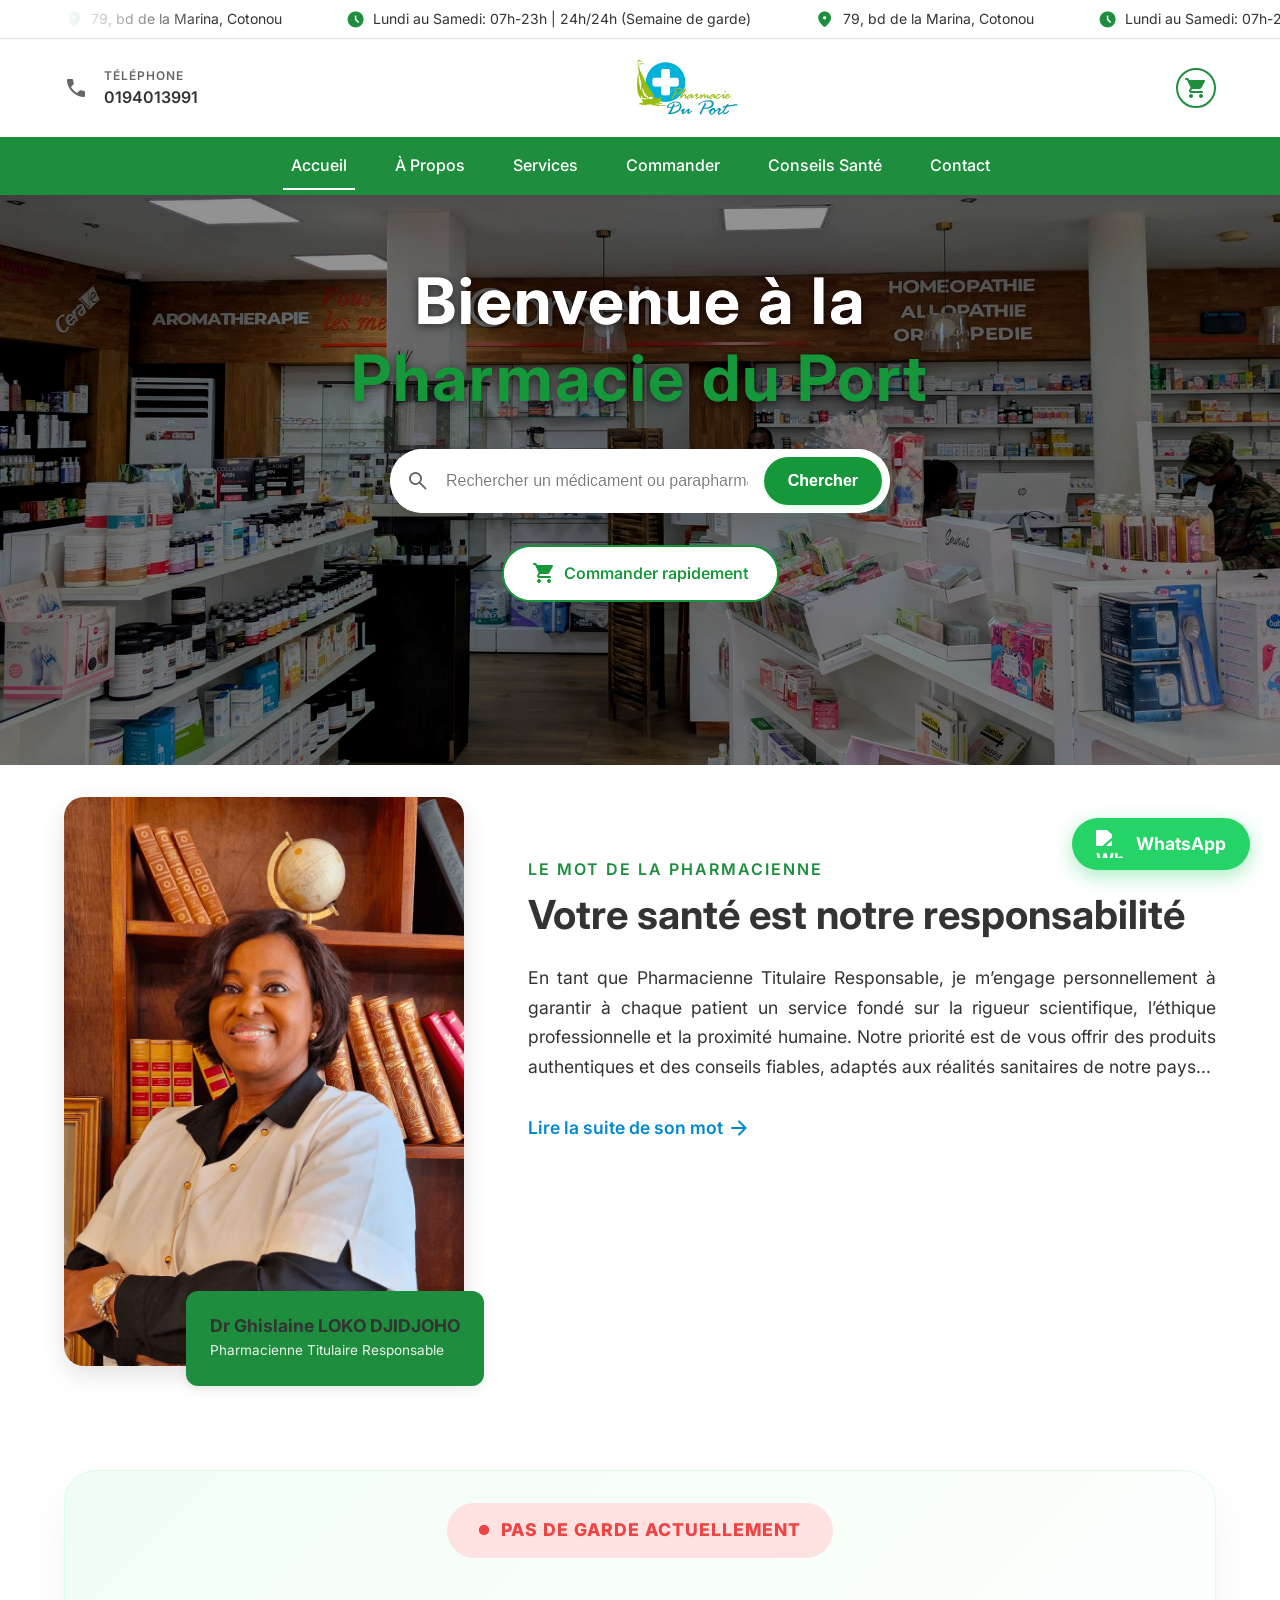
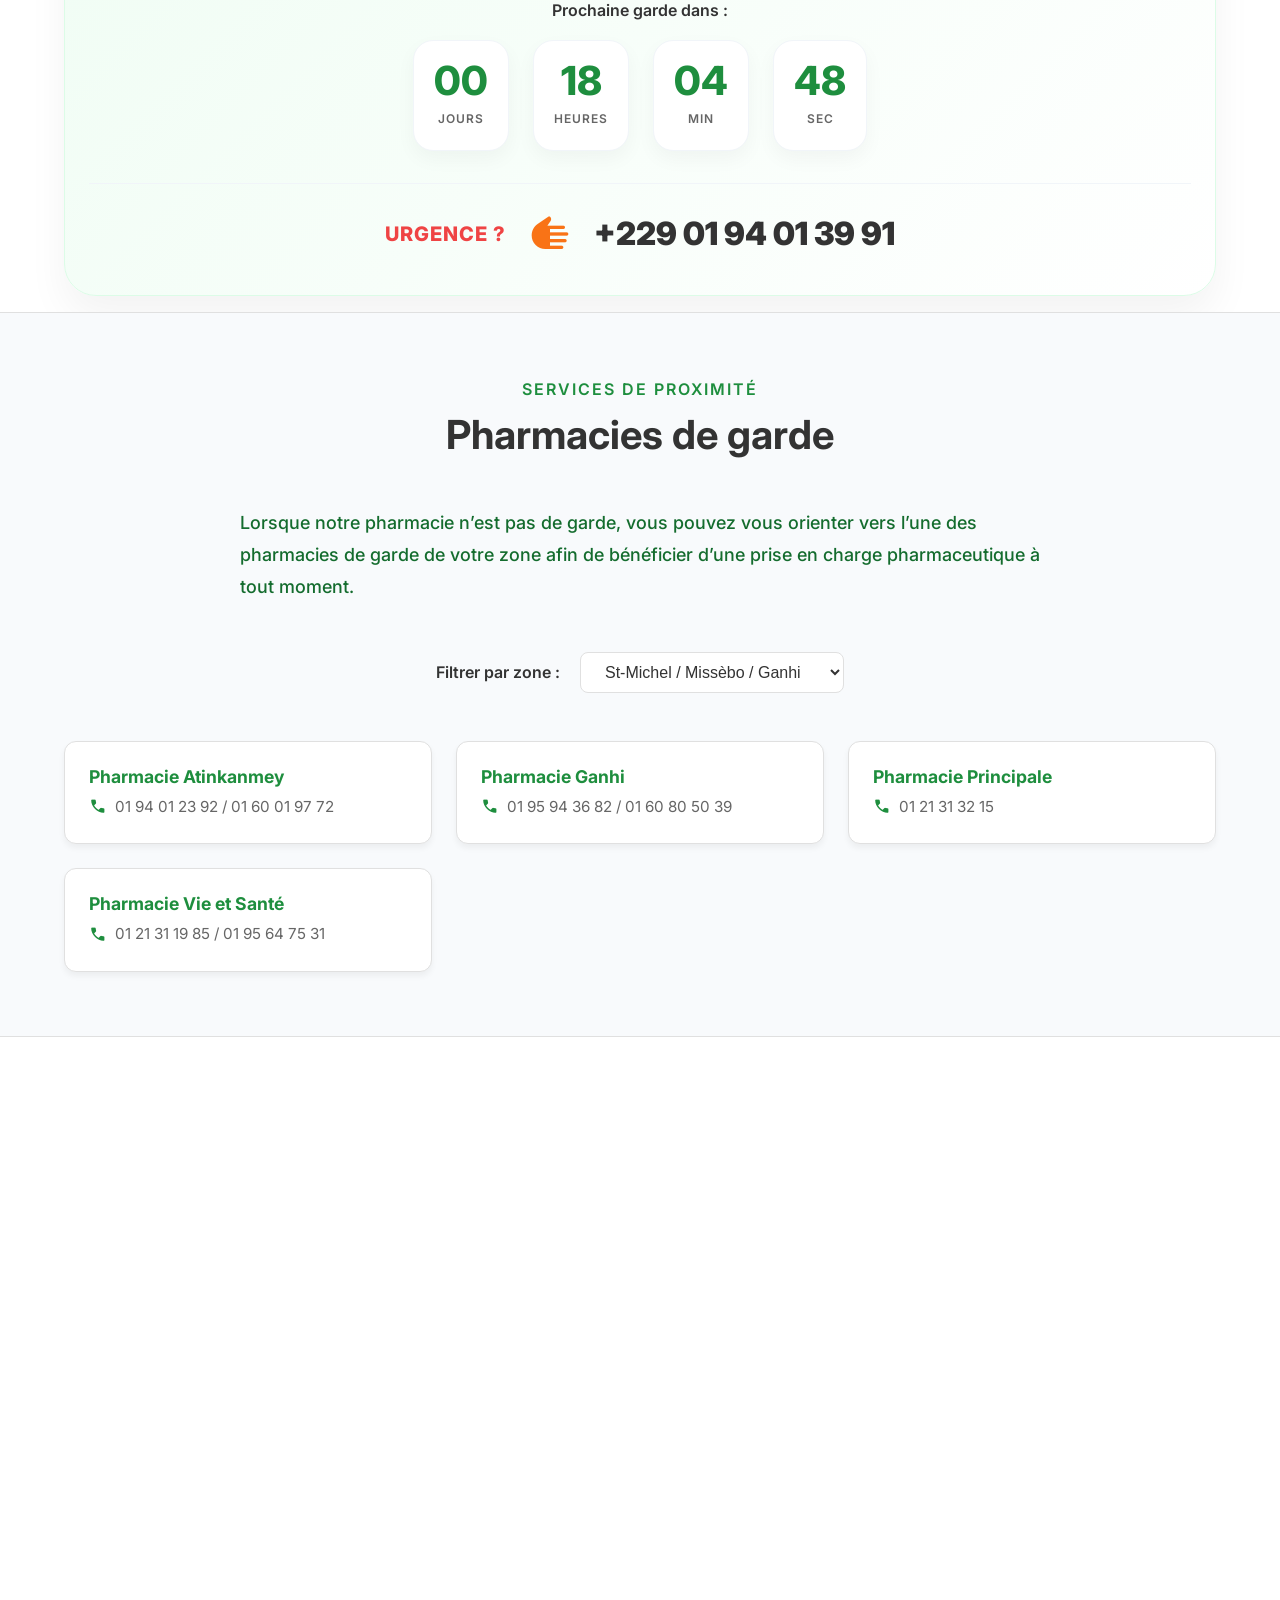
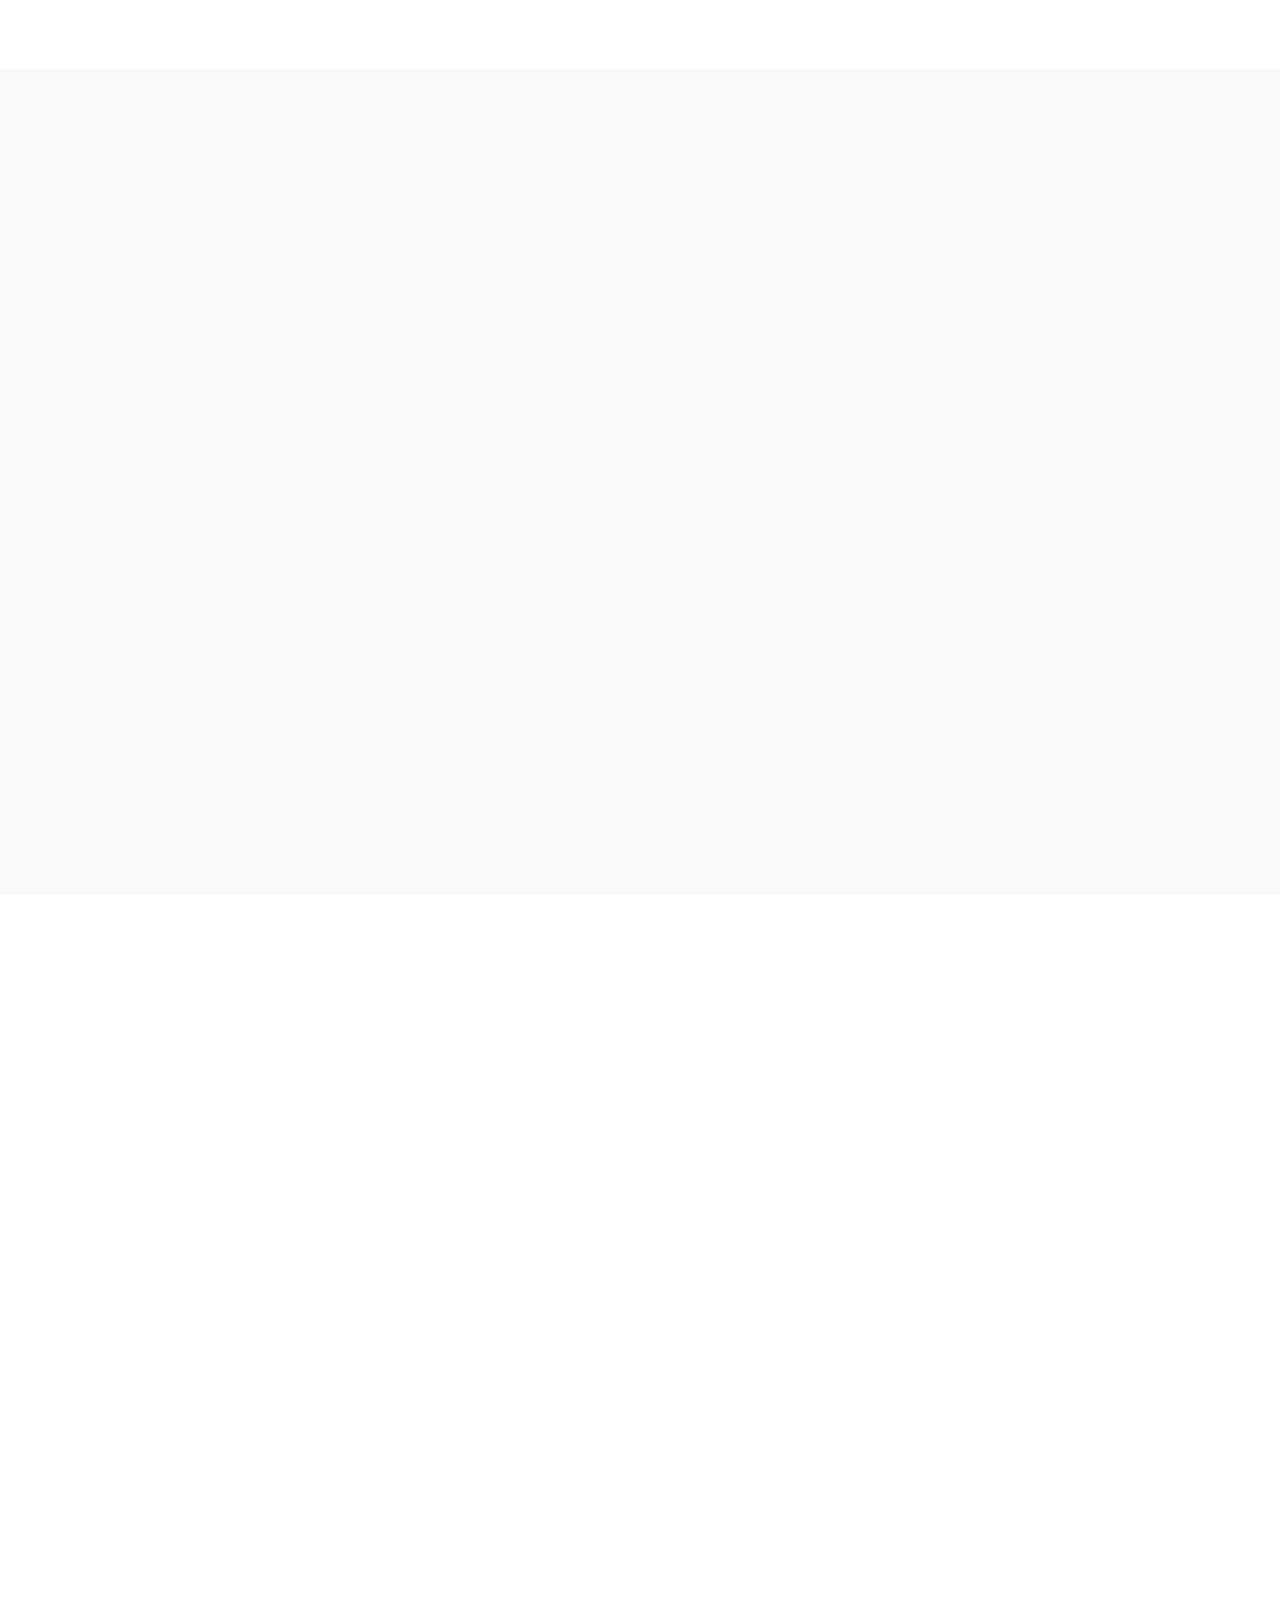
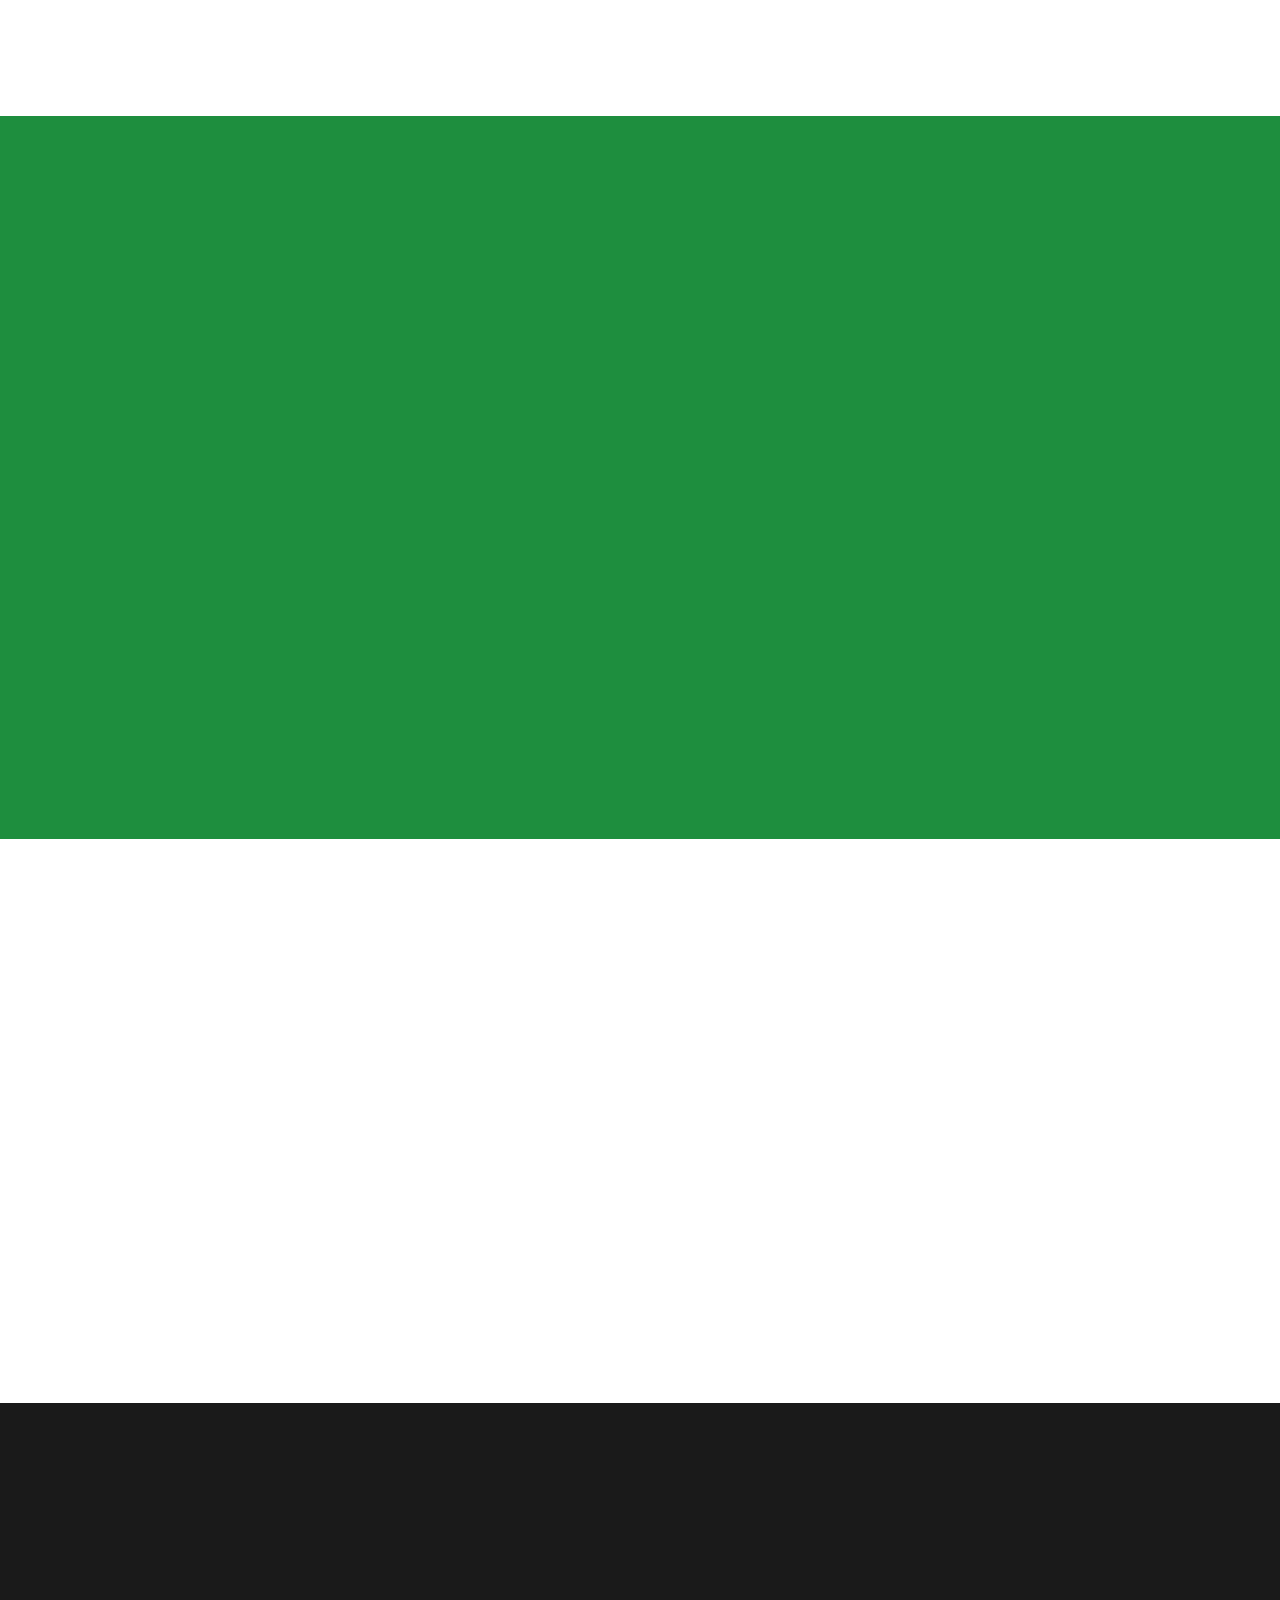
==== commit f8d1a30c: "Fix mobile layout overlapping and standardize banner title styles" ====
--- a/index.html
+++ b/index.html
@@ -110,7 +110,7 @@
     <section class="hero">
         <div class="container">
             <div class="hero-content">
-                <h1 style="font-size: 4rem; color: #fff; letter-spacing: 2px; text-shadow: 0 2px 10px rgba(0,0,0,0.5);"
+                <h1 style="color: #fff; letter-spacing: 2px; text-shadow: 0 2px 10px rgba(0,0,0,0.5);"
                     data-content-id="hero_title">
                     Bienvenue à la <br><span style="color: var(--primary-color);">Pharmacie du Port</span></h1>
 
--- a/css/style.css
+++ b/css/style.css
@@ -249,7 +249,7 @@
 }
 
 section {
-    padding: 3rem 0; /* Reduced from 3.5rem */
+    padding: 2rem 0; /* Reduced from 3rem */
 }
 
 section.bg-light {
@@ -628,6 +628,201 @@
     background-color: rgba(30, 142, 62, 0.1);
     color: var(--primary-color);
     border-radius: var(--radius-pill);
+    color: var(--text-light);
+    letter-spacing: 1px;
+}
+
+.phone-number {
+    font-weight: 600;
+    color: var(--text-dark);
+}
+
+.logo-container .logo-v3 {
+    display: flex;
+    align-items: center;
+    gap: 0.5rem;
+    flex-direction: row;
+}
+
+.logo-icon-wrapper {
+    display: flex;
+    align-items: center;
+    justify-content: center;
+}
+
+.logo-img {
+    height: 85px;
+    /* Taille augmentée pour une visibilité maximale */
+    width: auto;
+    object-fit: contain;
+    transition: var(--transition);
+}
+
+.logo-v3:hover .logo-img {
+    transform: scale(1.05);
+}
+
+.logo-text-wrapper {
+    display: flex;
+    flex-direction: column;
+    text-align: left;
+}
+
+.logo-title {
+    font-size: 1.5rem;
+    font-weight: 800;
+    color: var(--primary-color);
+    line-height: 1.1;
+}
+
+.logo-subtitle {
+    font-size: 1.25rem;
+    font-family: 'Georgia', serif;
+    color: #FF9800;
+    font-style: italic;
+    line-height: 1.1;
+}
+
+.action-icons {
+    display: flex;
+    gap: 1rem;
+    align-items: center;
+}
+
+.icon-btn {
+    width: 40px;
+    height: 40px;
+    border-radius: 50%;
+    border: 2px solid var(--primary-color);
+    display: flex;
+    align-items: center;
+    justify-content: center;
+    color: var(--primary-color);
+    transition: var(--transition);
+}
+
+.icon-btn:hover {
+    background-color: var(--primary-color);
+    color: var(--white);
+}
+
+.mobile-menu-btn {
+    display: none;
+    background: none;
+    border: none;
+    color: var(--primary-color);
+    font-size: 2.5rem;
+    cursor: pointer;
+    position: relative;
+    z-index: 2001;
+    /* Above the fixed nav */
+    padding: 0.75rem;
+    min-width: 48px;
+    min-height: 48px;
+    -webkit-tap-highlight-color: transparent;
+    touch-action: manipulation;
+}
+
+/* Tier 3: Main Navigation */
+.main-header-v3 {
+    background-color: var(--primary-color);
+    position: relative;
+}
+
+.nav-v3 {
+    display: flex;
+    justify-content: center;
+}
+
+.nav-v3 ul {
+    list-style: none;
+    padding: 0;
+    margin: 0;
+    display: flex;
+    gap: 2rem;
+}
+
+.nav-v3 a {
+    text-decoration: none;
+    color: var(--white);
+    font-weight: 500;
+    padding: 1rem 0.5rem;
+    display: inline-block;
+    transition: var(--transition);
+    position: relative;
+}
+
+.nav-v3 a::after {
+    content: '';
+    position: absolute;
+    bottom: 5px;
+    left: 0;
+    width: 0;
+    height: 2px;
+    background-color: var(--white);
+    transition: var(--transition);
+}
+
+.nav-v3 a:hover::after,
+.nav-v3 a.active::after {
+    width: 100%;
+}
+
+/* Hero Section */
+.hero {
+    padding-top: 260px;
+    /* Added more offset for the thick header */
+    padding-bottom: 10rem;
+    /* Increased breathing room at bottom */
+    min-height: 85vh;
+    /* Slightly taller hero */
+    background: url('../img/ACCUEIL.jpeg') center/cover no-repeat;
+    position: relative;
+    overflow: hidden;
+    display: flex;
+    align-items: center;
+    filter: contrast(1.1) brightness(1.05);
+    image-rendering: -webkit-optimize-contrast;
+}
+
+.hero::before {
+    content: '';
+    position: absolute;
+    top: 0;
+    left: 0;
+    width: 100%;
+    height: 100%;
+    background: rgba(0, 0, 0, 0.45);
+    /* Stronger dark overlay for readability */
+    z-index: 0;
+}
+
+.hero::after {
+    display: none;
+}
+
+.hero .container {
+    position: relative;
+    z-index: 1;
+    display: flex;
+    align-items: center;
+    justify-content: center;
+    width: 100%;
+}
+
+.hero-content {
+    max-width: 800px;
+    text-align: center;
+    -webkit-animation: fadeInUp 1s ease-out;
+    animation: fadeInUp 1s ease-out;
+}
+
+.hero-badge {
+    display: inline-block;
+    padding: 0.5rem 1rem;
+    background-color: rgba(30, 142, 62, 0.1);
+    color: var(--primary-color);
+    border-radius: var(--radius-pill);
     font-weight: 600;
     font-size: 0.875rem;
     margin-bottom: 1.5rem;
@@ -636,6 +831,7 @@
 .hero h1 {
     color: var(--text-dark);
     margin-bottom: 1.5rem;
+    font-size: clamp(2rem, 8vw, 4rem); /* Responsive font size */
 }
 
 .hero h1 span {
@@ -2170,6 +2366,8 @@
     max-width: 500px;
     margin: 2rem auto;
     /* Centered horizontally */
+    position: relative;
+    z-index: 10; /* Ensure it stays above other elements but below nav */
 }
 
 .hero-search input {
@@ -4240,13 +4438,25 @@
     }
 
     h1 {
-        font-size: 2.2rem !important;
+        font-size: clamp(1.8rem, 10vw, 2.5rem) !important;
     }
 
     .hero {
-        padding-top: 150px;
-        padding-bottom: 5rem;
+        padding-top: 180px; /* Increased to avoid fixed header overlap */
+        padding-bottom: 4rem;
         min-height: auto !important;
+    }
+
+    .page-banner {
+        padding-top: 180px !important;
+        min-height: auto !important;
+        padding-bottom: 4rem !important;
+    }
+
+    .hero-search {
+        margin: 1.5rem auto;
+        width: 100%;
+        max-width: 100%;
     }
 
     .section-title {
@@ -4327,15 +4537,6 @@
     color: var(--primary-color);
     font-size: 1.1rem;
     font-weight: 700;
-}
-
-.pharmacy-card p {
-    margin: 0;
-    color: var(--text-light);
-    font-size: 0.95rem;
-    display: flex;
-    align-items: center;
-    gap: 0.5rem;
 }
 
 .product-item h4 {
@@ -4354,6 +4555,14 @@
     width: 100%;
 }
 
+.pharmacy-card p {
+    margin: 0;
+    color: var(--text-light);
+    font-size: 0.95rem;
+    display: flex;
+    align-items: center;
+    gap: 0.5rem;
+}
 
 .pharmacy-card .material-symbols-rounded {
     font-size: 1.1rem;
--- a/css/style.css
+++ b/css/style.css
@@ -249,7 +249,7 @@
 }
 
 section {
-    padding: 3rem 0; /* Reduced from 3.5rem */
+    padding: 2rem 0; /* Reduced from 3rem */
 }
 
 section.bg-light {
@@ -628,6 +628,201 @@
     background-color: rgba(30, 142, 62, 0.1);
     color: var(--primary-color);
     border-radius: var(--radius-pill);
+    color: var(--text-light);
+    letter-spacing: 1px;
+}
+
+.phone-number {
+    font-weight: 600;
+    color: var(--text-dark);
+}
+
+.logo-container .logo-v3 {
+    display: flex;
+    align-items: center;
+    gap: 0.5rem;
+    flex-direction: row;
+}
+
+.logo-icon-wrapper {
+    display: flex;
+    align-items: center;
+    justify-content: center;
+}
+
+.logo-img {
+    height: 85px;
+    /* Taille augmentée pour une visibilité maximale */
+    width: auto;
+    object-fit: contain;
+    transition: var(--transition);
+}
+
+.logo-v3:hover .logo-img {
+    transform: scale(1.05);
+}
+
+.logo-text-wrapper {
+    display: flex;
+    flex-direction: column;
+    text-align: left;
+}
+
+.logo-title {
+    font-size: 1.5rem;
+    font-weight: 800;
+    color: var(--primary-color);
+    line-height: 1.1;
+}
+
+.logo-subtitle {
+    font-size: 1.25rem;
+    font-family: 'Georgia', serif;
+    color: #FF9800;
+    font-style: italic;
+    line-height: 1.1;
+}
+
+.action-icons {
+    display: flex;
+    gap: 1rem;
+    align-items: center;
+}
+
+.icon-btn {
+    width: 40px;
+    height: 40px;
+    border-radius: 50%;
+    border: 2px solid var(--primary-color);
+    display: flex;
+    align-items: center;
+    justify-content: center;
+    color: var(--primary-color);
+    transition: var(--transition);
+}
+
+.icon-btn:hover {
+    background-color: var(--primary-color);
+    color: var(--white);
+}
+
+.mobile-menu-btn {
+    display: none;
+    background: none;
+    border: none;
+    color: var(--primary-color);
+    font-size: 2.5rem;
+    cursor: pointer;
+    position: relative;
+    z-index: 2001;
+    /* Above the fixed nav */
+    padding: 0.75rem;
+    min-width: 48px;
+    min-height: 48px;
+    -webkit-tap-highlight-color: transparent;
+    touch-action: manipulation;
+}
+
+/* Tier 3: Main Navigation */
+.main-header-v3 {
+    background-color: var(--primary-color);
+    position: relative;
+}
+
+.nav-v3 {
+    display: flex;
+    justify-content: center;
+}
+
+.nav-v3 ul {
+    list-style: none;
+    padding: 0;
+    margin: 0;
+    display: flex;
+    gap: 2rem;
+}
+
+.nav-v3 a {
+    text-decoration: none;
+    color: var(--white);
+    font-weight: 500;
+    padding: 1rem 0.5rem;
+    display: inline-block;
+    transition: var(--transition);
+    position: relative;
+}
+
+.nav-v3 a::after {
+    content: '';
+    position: absolute;
+    bottom: 5px;
+    left: 0;
+    width: 0;
+    height: 2px;
+    background-color: var(--white);
+    transition: var(--transition);
+}
+
+.nav-v3 a:hover::after,
+.nav-v3 a.active::after {
+    width: 100%;
+}
+
+/* Hero Section */
+.hero {
+    padding-top: 260px;
+    /* Added more offset for the thick header */
+    padding-bottom: 10rem;
+    /* Increased breathing room at bottom */
+    min-height: 85vh;
+    /* Slightly taller hero */
+    background: url('../img/ACCUEIL.jpeg') center/cover no-repeat;
+    position: relative;
+    overflow: hidden;
+    display: flex;
+    align-items: center;
+    filter: contrast(1.1) brightness(1.05);
+    image-rendering: -webkit-optimize-contrast;
+}
+
+.hero::before {
+    content: '';
+    position: absolute;
+    top: 0;
+    left: 0;
+    width: 100%;
+    height: 100%;
+    background: rgba(0, 0, 0, 0.45);
+    /* Stronger dark overlay for readability */
+    z-index: 0;
+}
+
+.hero::after {
+    display: none;
+}
+
+.hero .container {
+    position: relative;
+    z-index: 1;
+    display: flex;
+    align-items: center;
+    justify-content: center;
+    width: 100%;
+}
+
+.hero-content {
+    max-width: 800px;
+    text-align: center;
+    -webkit-animation: fadeInUp 1s ease-out;
+    animation: fadeInUp 1s ease-out;
+}
+
+.hero-badge {
+    display: inline-block;
+    padding: 0.5rem 1rem;
+    background-color: rgba(30, 142, 62, 0.1);
+    color: var(--primary-color);
+    border-radius: var(--radius-pill);
     font-weight: 600;
     font-size: 0.875rem;
     margin-bottom: 1.5rem;
@@ -636,6 +831,7 @@
 .hero h1 {
     color: var(--text-dark);
     margin-bottom: 1.5rem;
+    font-size: clamp(2rem, 8vw, 4rem); /* Responsive font size */
 }
 
 .hero h1 span {
@@ -2170,6 +2366,8 @@
     max-width: 500px;
     margin: 2rem auto;
     /* Centered horizontally */
+    position: relative;
+    z-index: 10; /* Ensure it stays above other elements but below nav */
 }
 
 .hero-search input {
@@ -4240,13 +4438,25 @@
     }
 
     h1 {
-        font-size: 2.2rem !important;
+        font-size: clamp(1.8rem, 10vw, 2.5rem) !important;
     }
 
     .hero {
-        padding-top: 150px;
-        padding-bottom: 5rem;
+        padding-top: 180px; /* Increased to avoid fixed header overlap */
+        padding-bottom: 4rem;
         min-height: auto !important;
+    }
+
+    .page-banner {
+        padding-top: 180px !important;
+        min-height: auto !important;
+        padding-bottom: 4rem !important;
+    }
+
+    .hero-search {
+        margin: 1.5rem auto;
+        width: 100%;
+        max-width: 100%;
     }
 
     .section-title {
@@ -4327,15 +4537,6 @@
     color: var(--primary-color);
     font-size: 1.1rem;
     font-weight: 700;
-}
-
-.pharmacy-card p {
-    margin: 0;
-    color: var(--text-light);
-    font-size: 0.95rem;
-    display: flex;
-    align-items: center;
-    gap: 0.5rem;
 }
 
 .product-item h4 {
@@ -4354,6 +4555,14 @@
     width: 100%;
 }
 
+.pharmacy-card p {
+    margin: 0;
+    color: var(--text-light);
+    font-size: 0.95rem;
+    display: flex;
+    align-items: center;
+    gap: 0.5rem;
+}
 
 .pharmacy-card .material-symbols-rounded {
     font-size: 1.1rem;
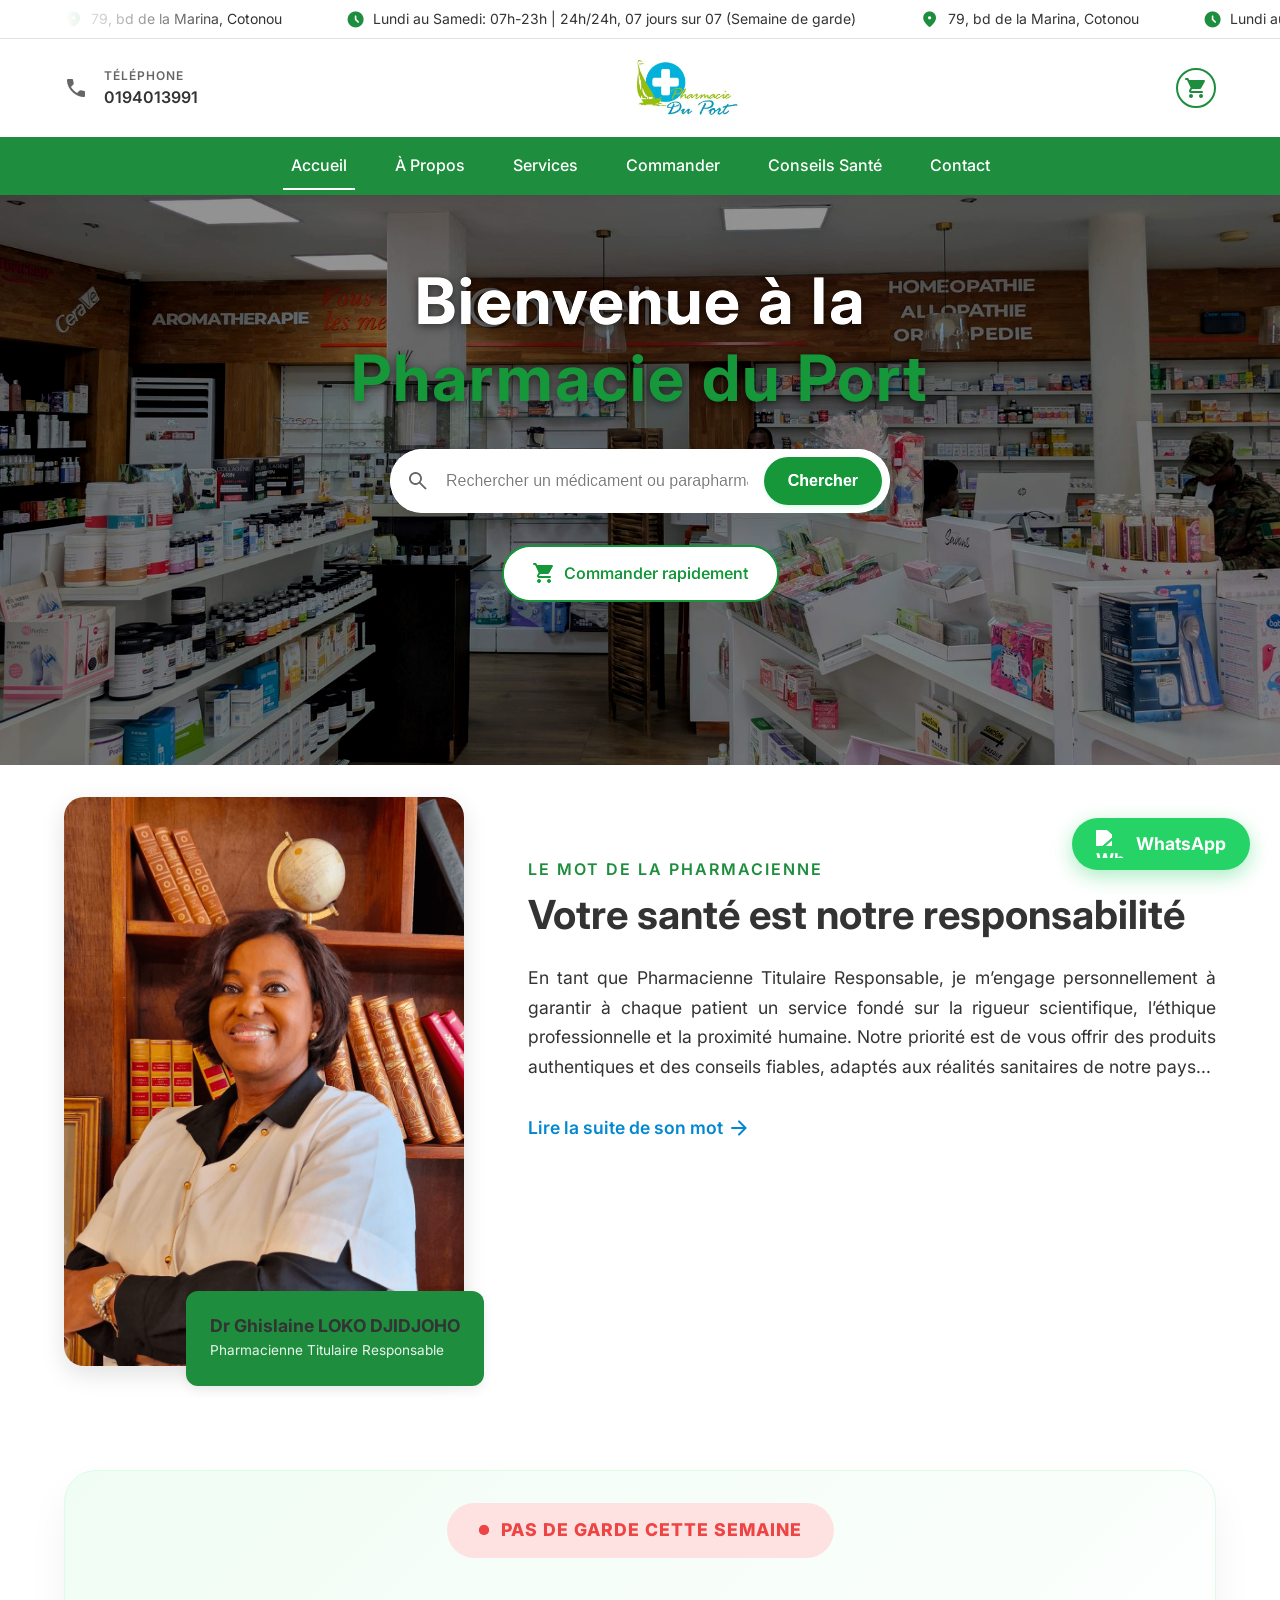
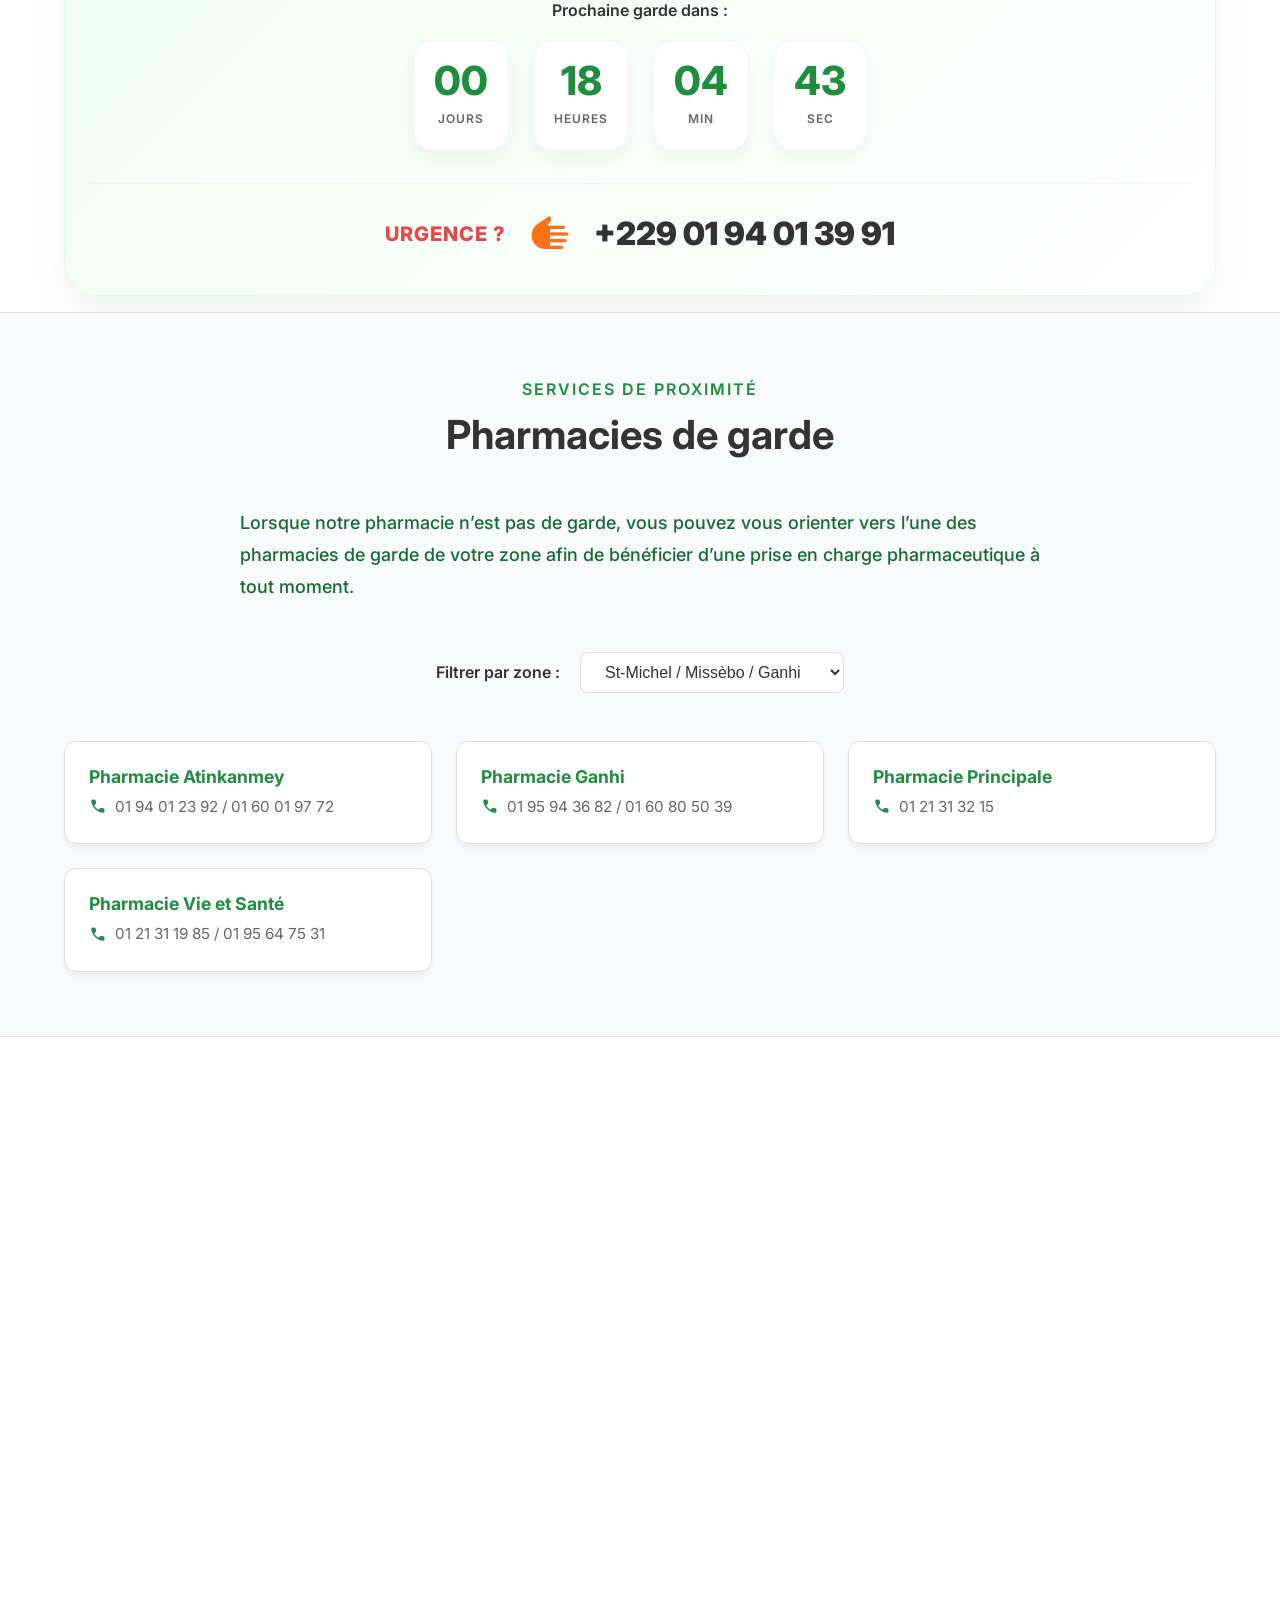
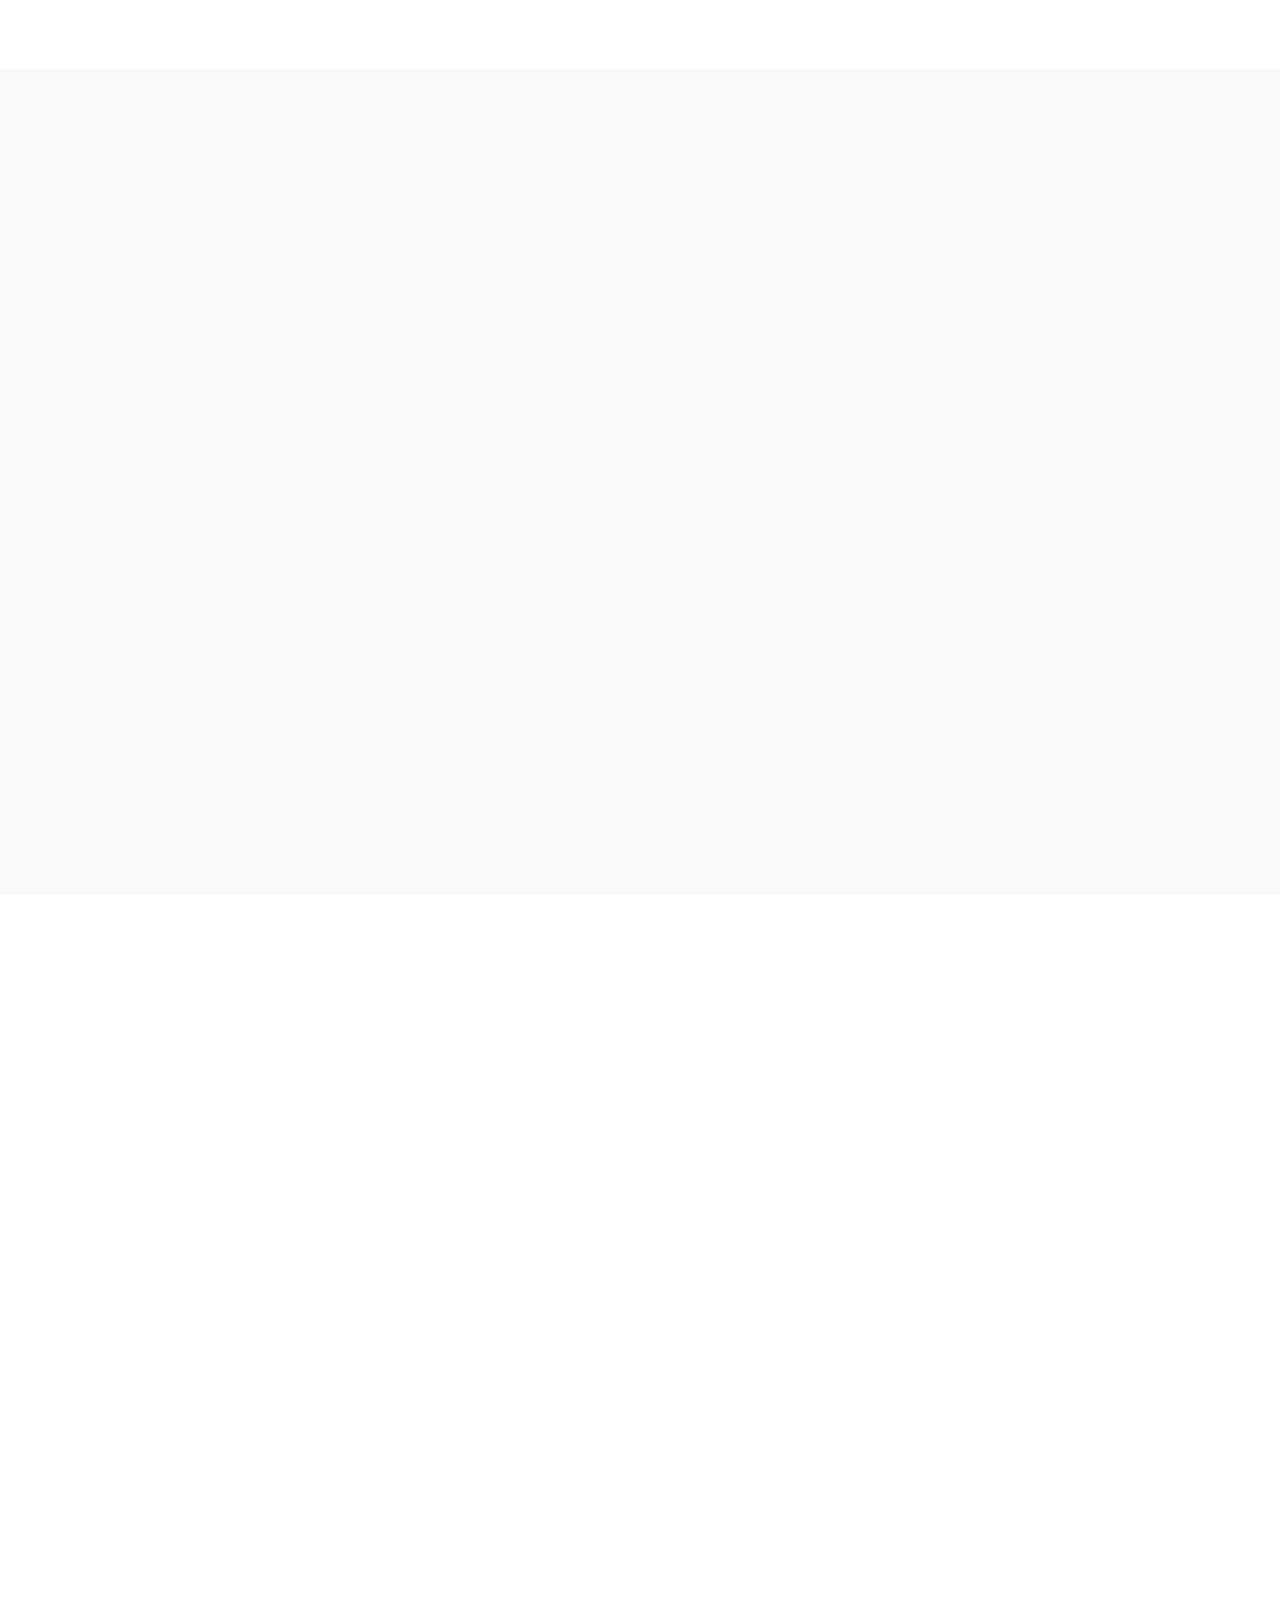
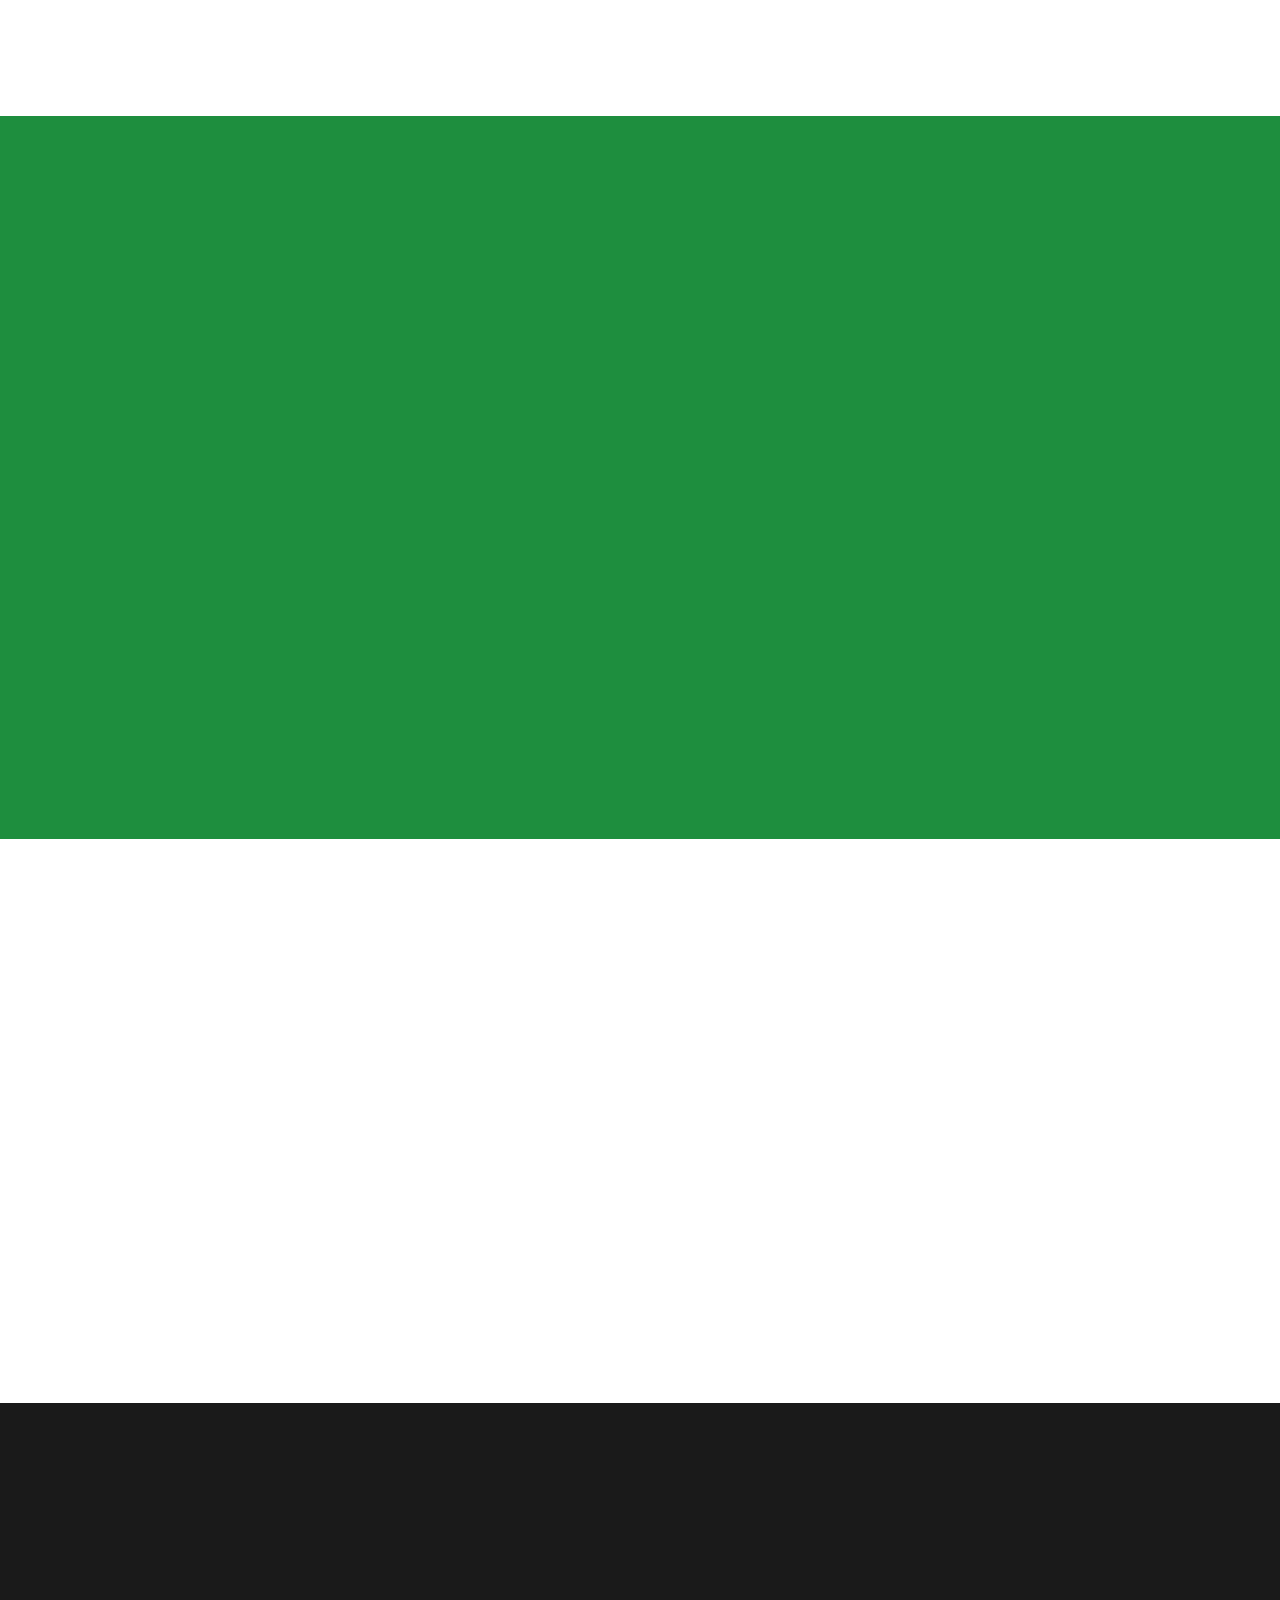
==== commit 4b7ec0cb: "Mise à jour des noms de produits, horaires, et corrections UI" ====
--- a/index.html
+++ b/index.html
@@ -39,14 +39,14 @@
                                     style="font-size: 1.2rem;">location_on</span> 79, bd de la Marina, Cotonou
                             </div>
                             <div class="top-info"><span class="material-symbols-rounded"
-                                    style="font-size: 1.2rem;">schedule</span> Lundi au Samedi: 07h-23h | 24h/24h
+                                    style="font-size: 1.2rem;">schedule</span> Lundi au Samedi: 07h-23h | 24h/24h, 07 jours sur 07
                                 (Semaine de garde)</div>
                             <!-- Duplicate for seamless loop -->
                             <div class="top-info"><span class="material-symbols-rounded"
                                     style="font-size: 1.2rem;">location_on</span> 79, bd de la Marina, Cotonou
                             </div>
                             <div class="top-info"><span class="material-symbols-rounded"
-                                    style="font-size: 1.2rem;">schedule</span> Lundi au Samedi: 07h-23h | 24h/24h
+                                    style="font-size: 1.2rem;">schedule</span> Lundi au Samedi: 07h-23h | 24h/24h, 07 jours sur 07
                                 (Semaine de garde)</div>
                         </div>
                     </div>
@@ -269,7 +269,7 @@
                     <div class="product-img-container">
                         <img src="img/Nouveaux produits/01bf49a2-cbe4-42af-b3ff-1b8084caacfa.jpg" alt="Actimove knee" loading="lazy">
                     </div>
-                    <h4>Actimove knee</h4>
+                    <h4>Actimove knee stabilizer</h4>
                     <p>Disponible</p>
                 </div>
                 <div class="product-item">
@@ -304,7 +304,7 @@
                     <div class="product-img-container">
                         <img src="img/Nouveaux produits/0bb5fe09-41fc-4e0b-80fc-7571f4410600.jpg" alt="Quies Spray" loading="lazy">
                     </div>
-                    <h4>Quies Spray</h4>
+                    <h4>Quies Spray buccal anti-ronflement</h4>
                     <p>Disponible</p>
                 </div>
                 <div class="product-item">
@@ -327,7 +327,7 @@
                     <div class="product-img-container">
                         <img src="img/Nouveaux produits/01bf49a2-cbe4-42af-b3ff-1b8084caacfa.jpg" alt="Actimove knee" loading="lazy">
                     </div>
-                    <h4>Actimove knee</h4>
+                    <h4>Actimove knee stabilizer</h4>
                     <p>Disponible</p>
                 </div>
                 <div class="product-item">
@@ -362,7 +362,7 @@
                     <div class="product-img-container">
                         <img src="img/Nouveaux produits/0bb5fe09-41fc-4e0b-80fc-7571f4410600.jpg" alt="Quies Spray" loading="lazy">
                     </div>
-                    <h4>Quies Spray</h4>
+                    <h4>Quies Spray buccal anti-ronflement</h4>
                     <p>Disponible</p>
                 </div>
                 <div class="product-item">
@@ -639,7 +639,7 @@
                         </li>
                         <li>
                             <span class="material-symbols-rounded">schedule</span>
-                            <span>- Lundi au Samedi (07h à 23h)<br>- Semaines de garde (24h/24h)</span>
+                            <span>- Lundi au Samedi (07h à 23h)<br>- Semaines de garde (24h/24h, 07j/07)</span>
                         </li>
                     </ul>
                 </div>
--- a/css/style.css
+++ b/css/style.css
@@ -4442,19 +4442,23 @@
     }
 
     .hero {
-        padding-top: 180px; /* Increased to avoid fixed header overlap */
-        padding-bottom: 4rem;
+        padding-top: 250px !important; /* Heavily increased to clear fixed header */
+        padding-bottom: 3rem !important;
         min-height: auto !important;
     }
 
+    .hero h1 {
+        margin-bottom: 0.75rem !important;
+    }
+
     .page-banner {
-        padding-top: 180px !important;
+        padding-top: 210px !important;
         min-height: auto !important;
-        padding-bottom: 4rem !important;
+        padding-bottom: 3rem !important;
     }
 
     .hero-search {
-        margin: 1.5rem auto;
+        margin: 0.5rem auto 1rem !important;
         width: 100%;
         max-width: 100%;
     }
@@ -4481,6 +4485,7 @@
 
     .hero-btns {
         flex-direction: column;
+        margin-top: 0.5rem !important;
     }
 
     .pharmacist-intro-image {
--- a/css/style.css
+++ b/css/style.css
@@ -4442,19 +4442,23 @@
     }
 
     .hero {
-        padding-top: 180px; /* Increased to avoid fixed header overlap */
-        padding-bottom: 4rem;
+        padding-top: 250px !important; /* Heavily increased to clear fixed header */
+        padding-bottom: 3rem !important;
         min-height: auto !important;
     }
 
+    .hero h1 {
+        margin-bottom: 0.75rem !important;
+    }
+
     .page-banner {
-        padding-top: 180px !important;
+        padding-top: 210px !important;
         min-height: auto !important;
-        padding-bottom: 4rem !important;
+        padding-bottom: 3rem !important;
     }
 
     .hero-search {
-        margin: 1.5rem auto;
+        margin: 0.5rem auto 1rem !important;
         width: 100%;
         max-width: 100%;
     }
@@ -4481,6 +4485,7 @@
 
     .hero-btns {
         flex-direction: column;
+        margin-top: 0.5rem !important;
     }
 
     .pharmacist-intro-image {
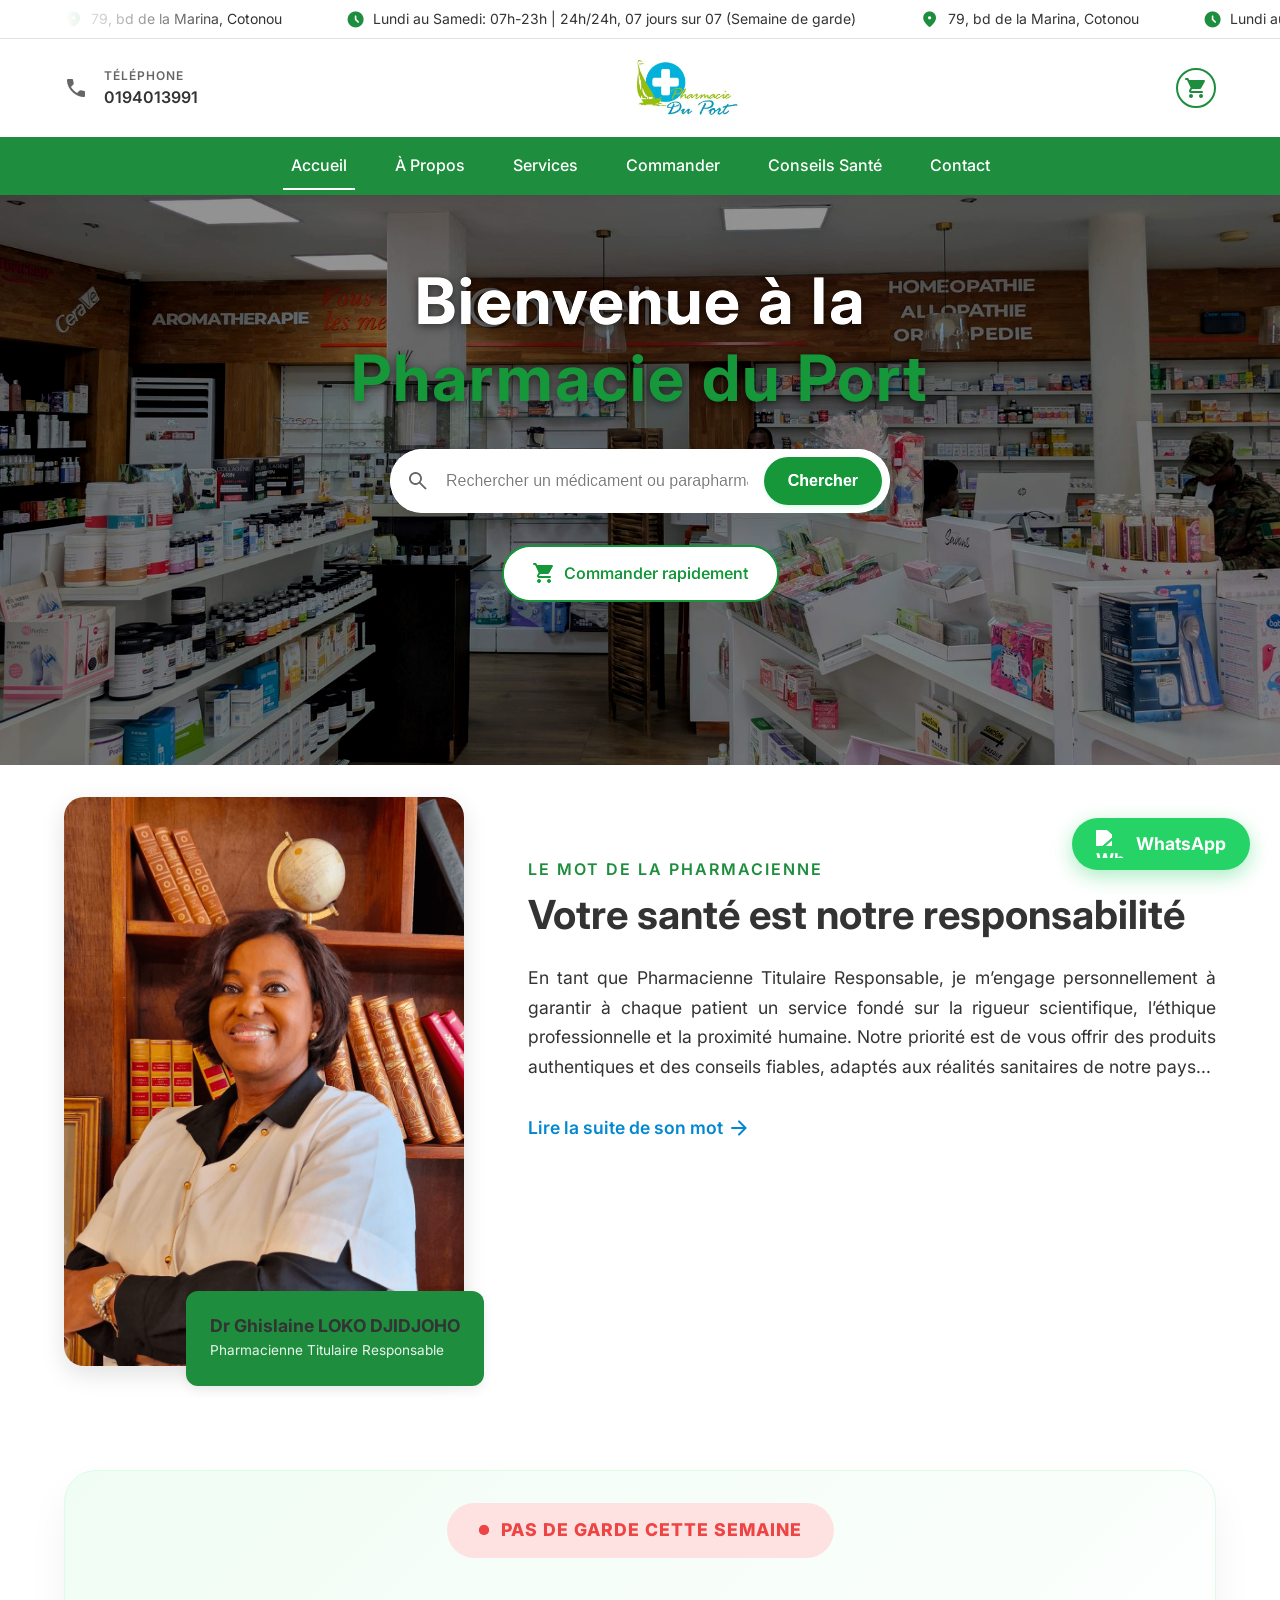
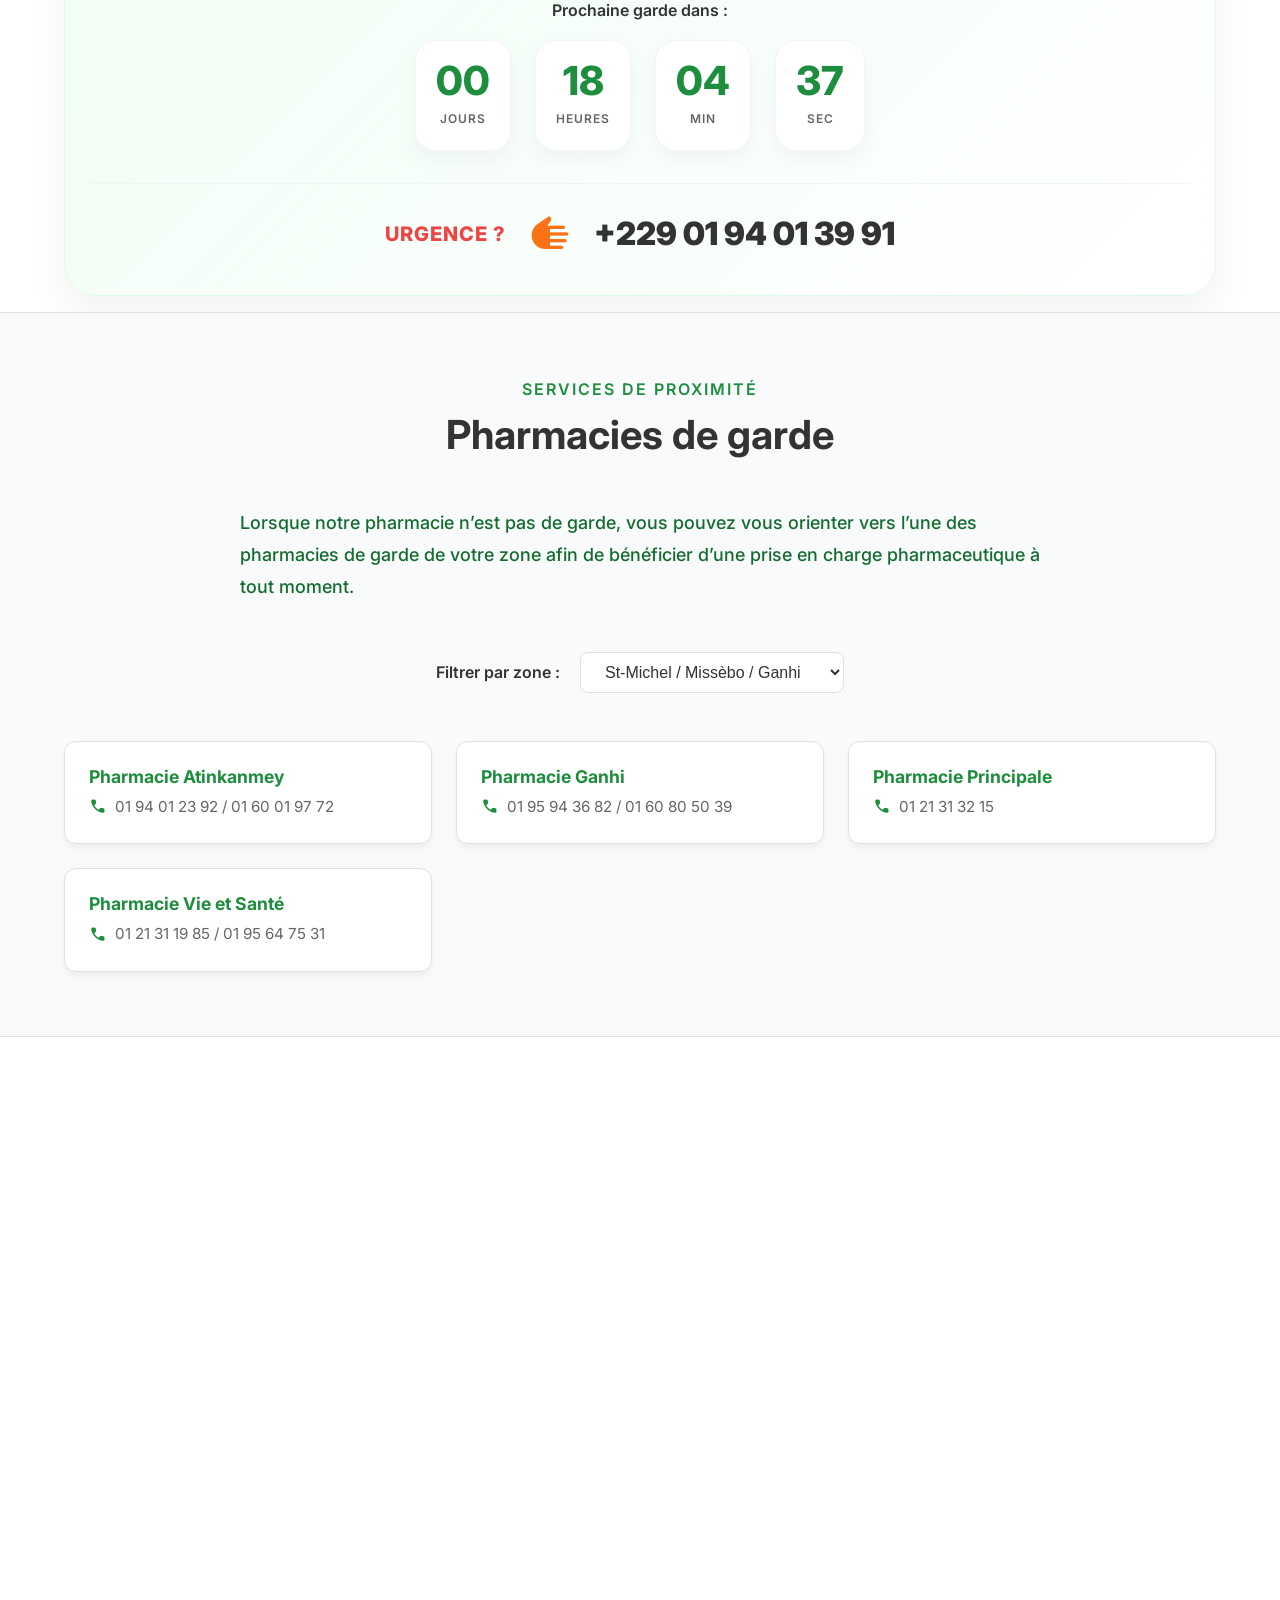
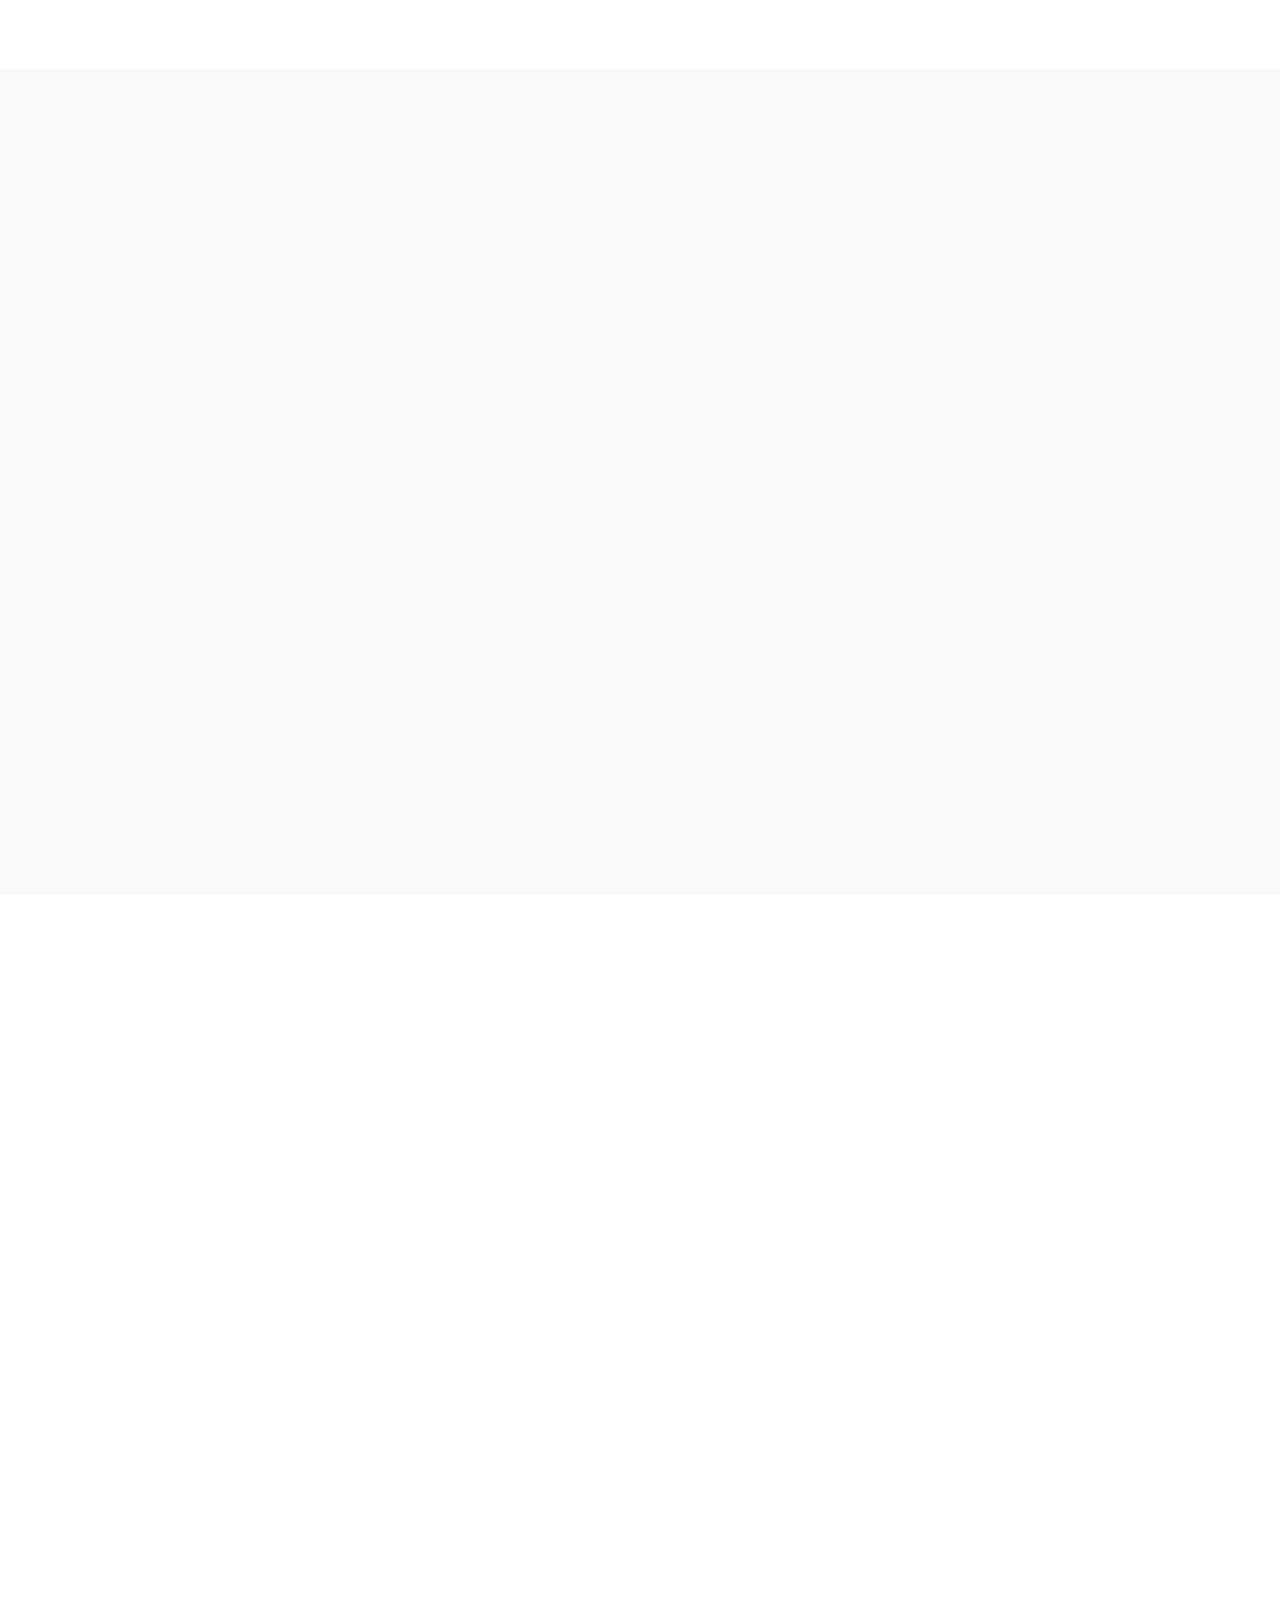
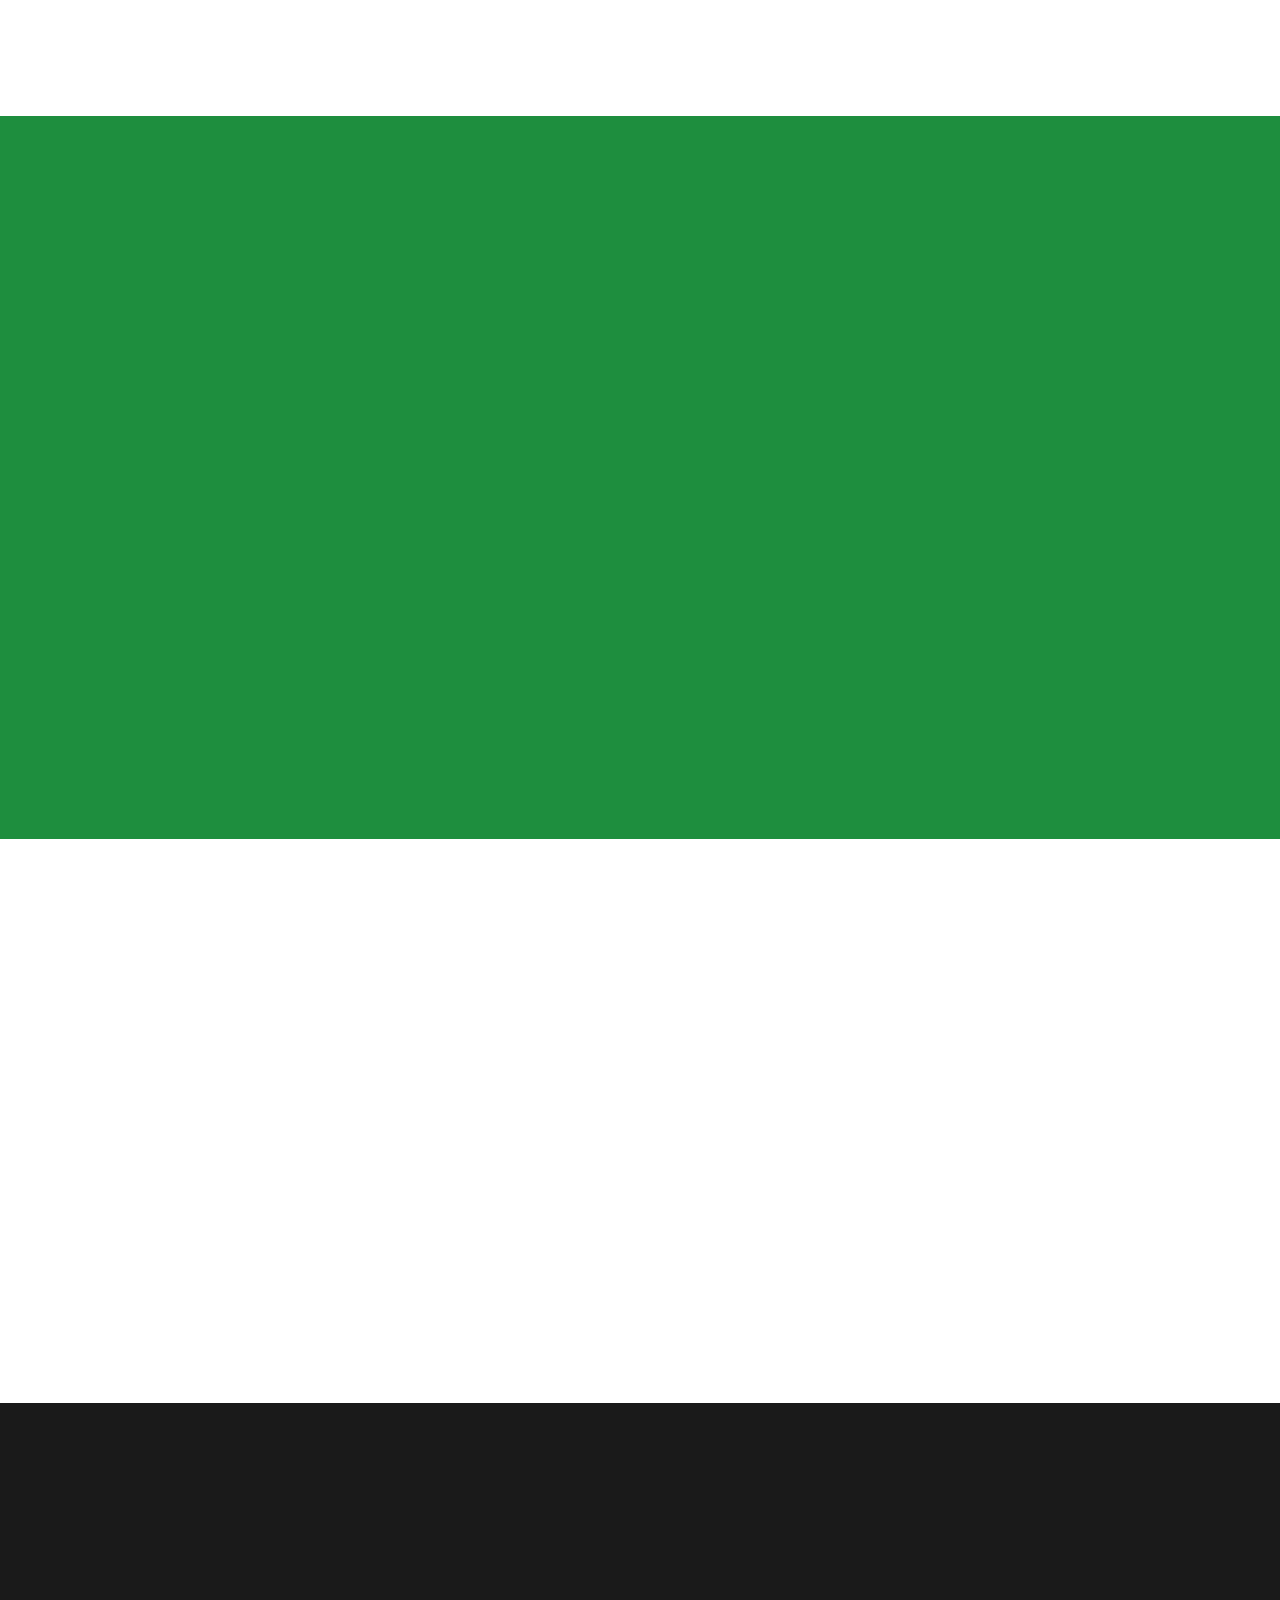
==== commit f8464fdb: "Optimisation globale des performances et de la rapidité mobile" ====
--- a/index.html
+++ b/index.html
@@ -11,9 +11,10 @@
     <!-- Performance: Resource Hints -->
     <link rel="preconnect" href="https://fonts.googleapis.com">
     <link rel="preconnect" href="https://fonts.gstatic.com" crossorigin>
-    <link rel="preconnect" href="https://fonts.googleapis.com/icon">
+    <link rel="stylesheet" href="https://fonts.googleapis.com/css2?family=Inter:wght@400;600;700&display=swap">
+    <link rel="stylesheet" href="https://fonts.googleapis.com/css2?family=Material+Symbols+Rounded:opsz,wght,FILL,GRAD@20..48,100..700,0..1,-50..200&display=block">
+
     <!-- Preload critical assets -->
-    <link rel="preload" href="https://fonts.googleapis.com/css2?family=Inter:wght@400;600;700&display=swap" as="style">
     <link rel="preload" href="css/style.css?v=1.0.3" as="style">
     <link rel="preload" href="img/ACCUEIL.jpeg" as="image" fetchpriority="high">
 
@@ -73,7 +74,7 @@
                     <a href="index.html" class="logo-v3">
                         <div class="logo-icon-wrapper">
                             <img src="img/LOGO.png" alt="Logo Pharmacie du Port" class="logo-img" width="180"
-                                height="85">
+                                height="85" fetchpriority="high">
                         </div>
                     </a>
                 </div>
--- a/css/style.css
+++ b/css/style.css
@@ -1,8 +1,4 @@
-/* Google Fonts: Inter - font-display:swap prevents invisible text during load */
-@import url('https://fonts.googleapis.com/css2?family=Inter:wght@300;400;500;600;700&display=swap');
-
-/* Material Symbols */
-@import url('https://fonts.googleapis.com/css2?family=Material+Symbols+Rounded:opsz,wght,FILL,GRAD@20..48,100..700,0..1,-50..200&display=block');
+/* Fonts are now handled via <link> tags in HTML for better parallel loading */
 
 /* ============================================================
    PERFORMANCE OPTIMIZATIONS
@@ -52,7 +48,7 @@
     justify-content: center;
     align-items: center;
     z-index: 9999;
-    transition: opacity 0.5s ease, visibility 0.5s;
+    transition: opacity 0.3s ease, visibility 0.3s;
 }
 
 #site-preloader.fade-out {
@@ -61,18 +57,14 @@
     pointer-events: none;
 }
 
-/* Fix FOIT/FOUC: Keep content hidden but preloader visible */
+/* Removed restrictive visibility:hidden to allow progressive rendering on mobile */
 body.loading #site-preloader {
     visibility: visible;
     opacity: 1;
 }
 
-body.loading > *:not(#site-preloader):not(script) {
-    visibility: hidden;
-}
-
 body.loading {
-    overflow: hidden; /* Prevent scrolling during load */
+    overflow: hidden; /* Prevent scrolling during initial load */
 }
 
 /* Material Symbols Rendering Strategy: 
--- a/css/style.css
+++ b/css/style.css
@@ -1,8 +1,4 @@
-/* Google Fonts: Inter - font-display:swap prevents invisible text during load */
-@import url('https://fonts.googleapis.com/css2?family=Inter:wght@300;400;500;600;700&display=swap');
-
-/* Material Symbols */
-@import url('https://fonts.googleapis.com/css2?family=Material+Symbols+Rounded:opsz,wght,FILL,GRAD@20..48,100..700,0..1,-50..200&display=block');
+/* Fonts are now handled via <link> tags in HTML for better parallel loading */
 
 /* ============================================================
    PERFORMANCE OPTIMIZATIONS
@@ -52,7 +48,7 @@
     justify-content: center;
     align-items: center;
     z-index: 9999;
-    transition: opacity 0.5s ease, visibility 0.5s;
+    transition: opacity 0.3s ease, visibility 0.3s;
 }
 
 #site-preloader.fade-out {
@@ -61,18 +57,14 @@
     pointer-events: none;
 }
 
-/* Fix FOIT/FOUC: Keep content hidden but preloader visible */
+/* Removed restrictive visibility:hidden to allow progressive rendering on mobile */
 body.loading #site-preloader {
     visibility: visible;
     opacity: 1;
 }
 
-body.loading > *:not(#site-preloader):not(script) {
-    visibility: hidden;
-}
-
 body.loading {
-    overflow: hidden; /* Prevent scrolling during load */
+    overflow: hidden; /* Prevent scrolling during initial load */
 }
 
 /* Material Symbols Rendering Strategy: 
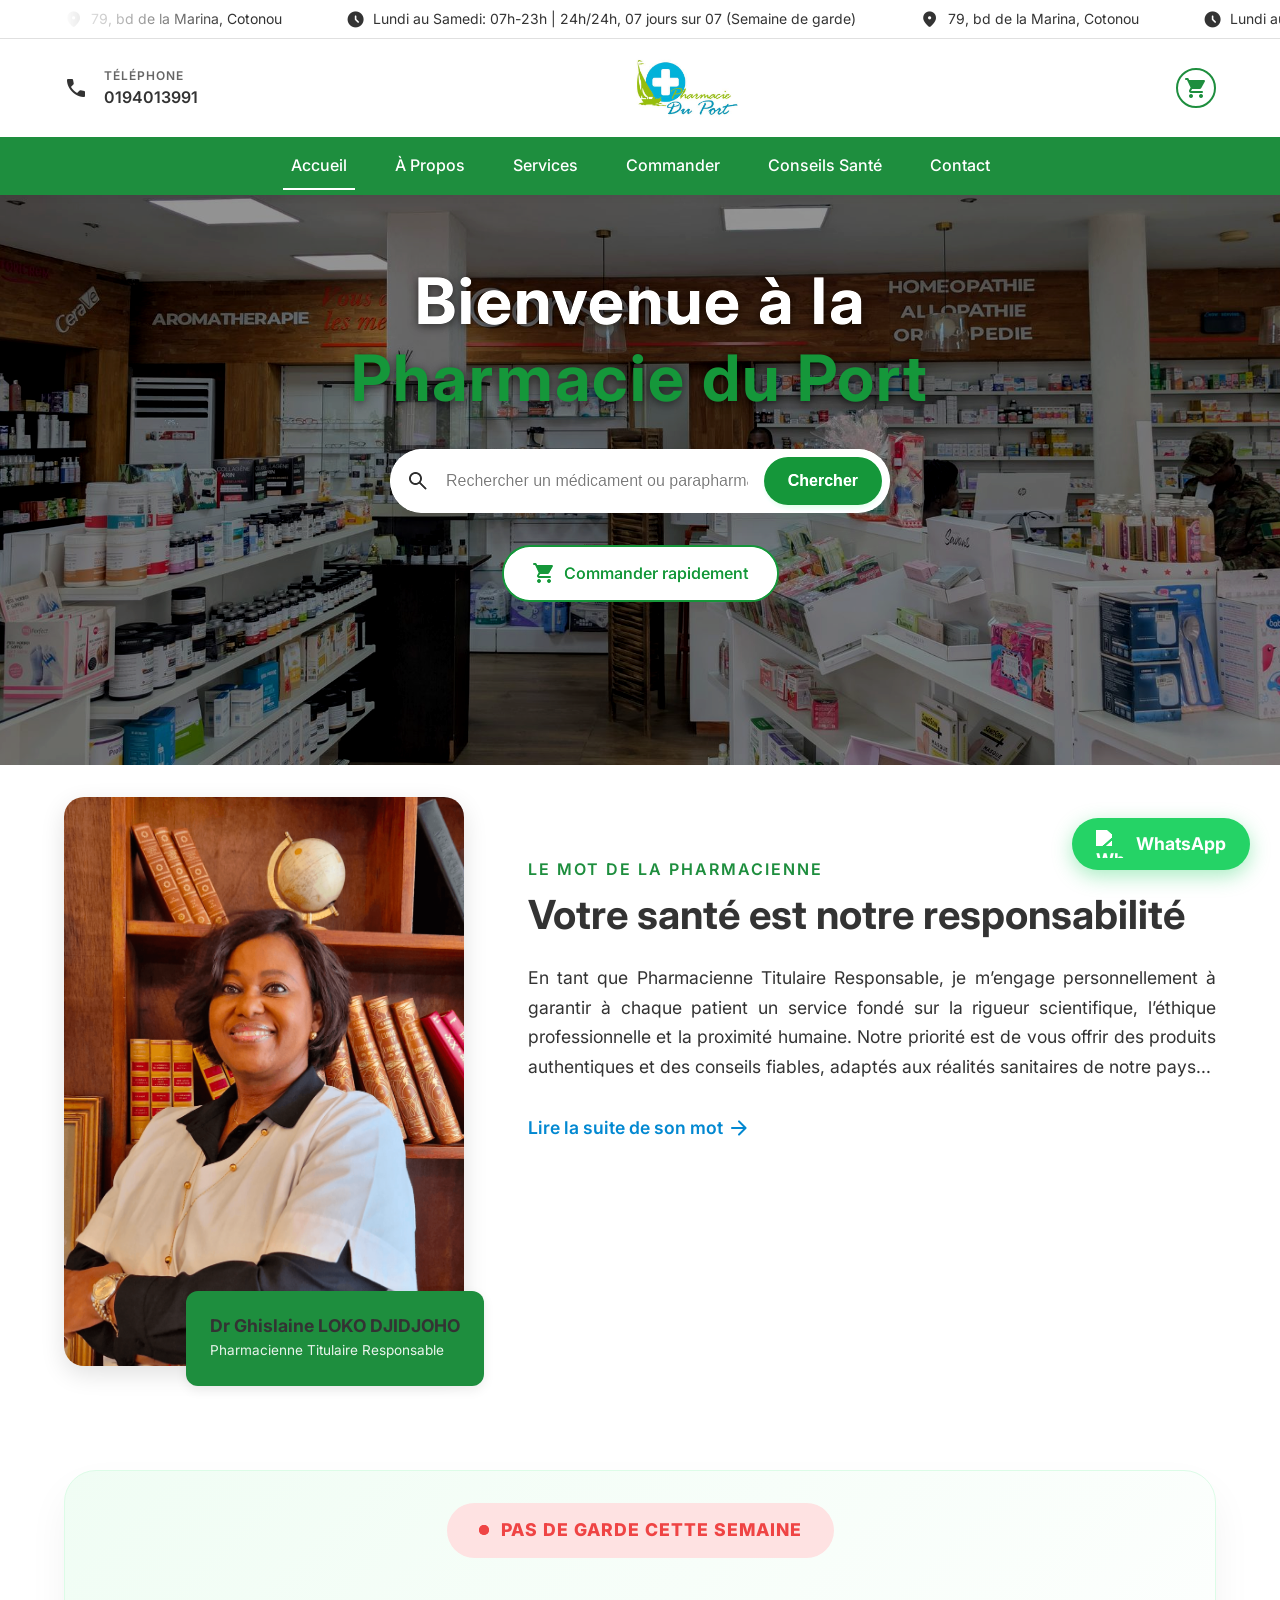
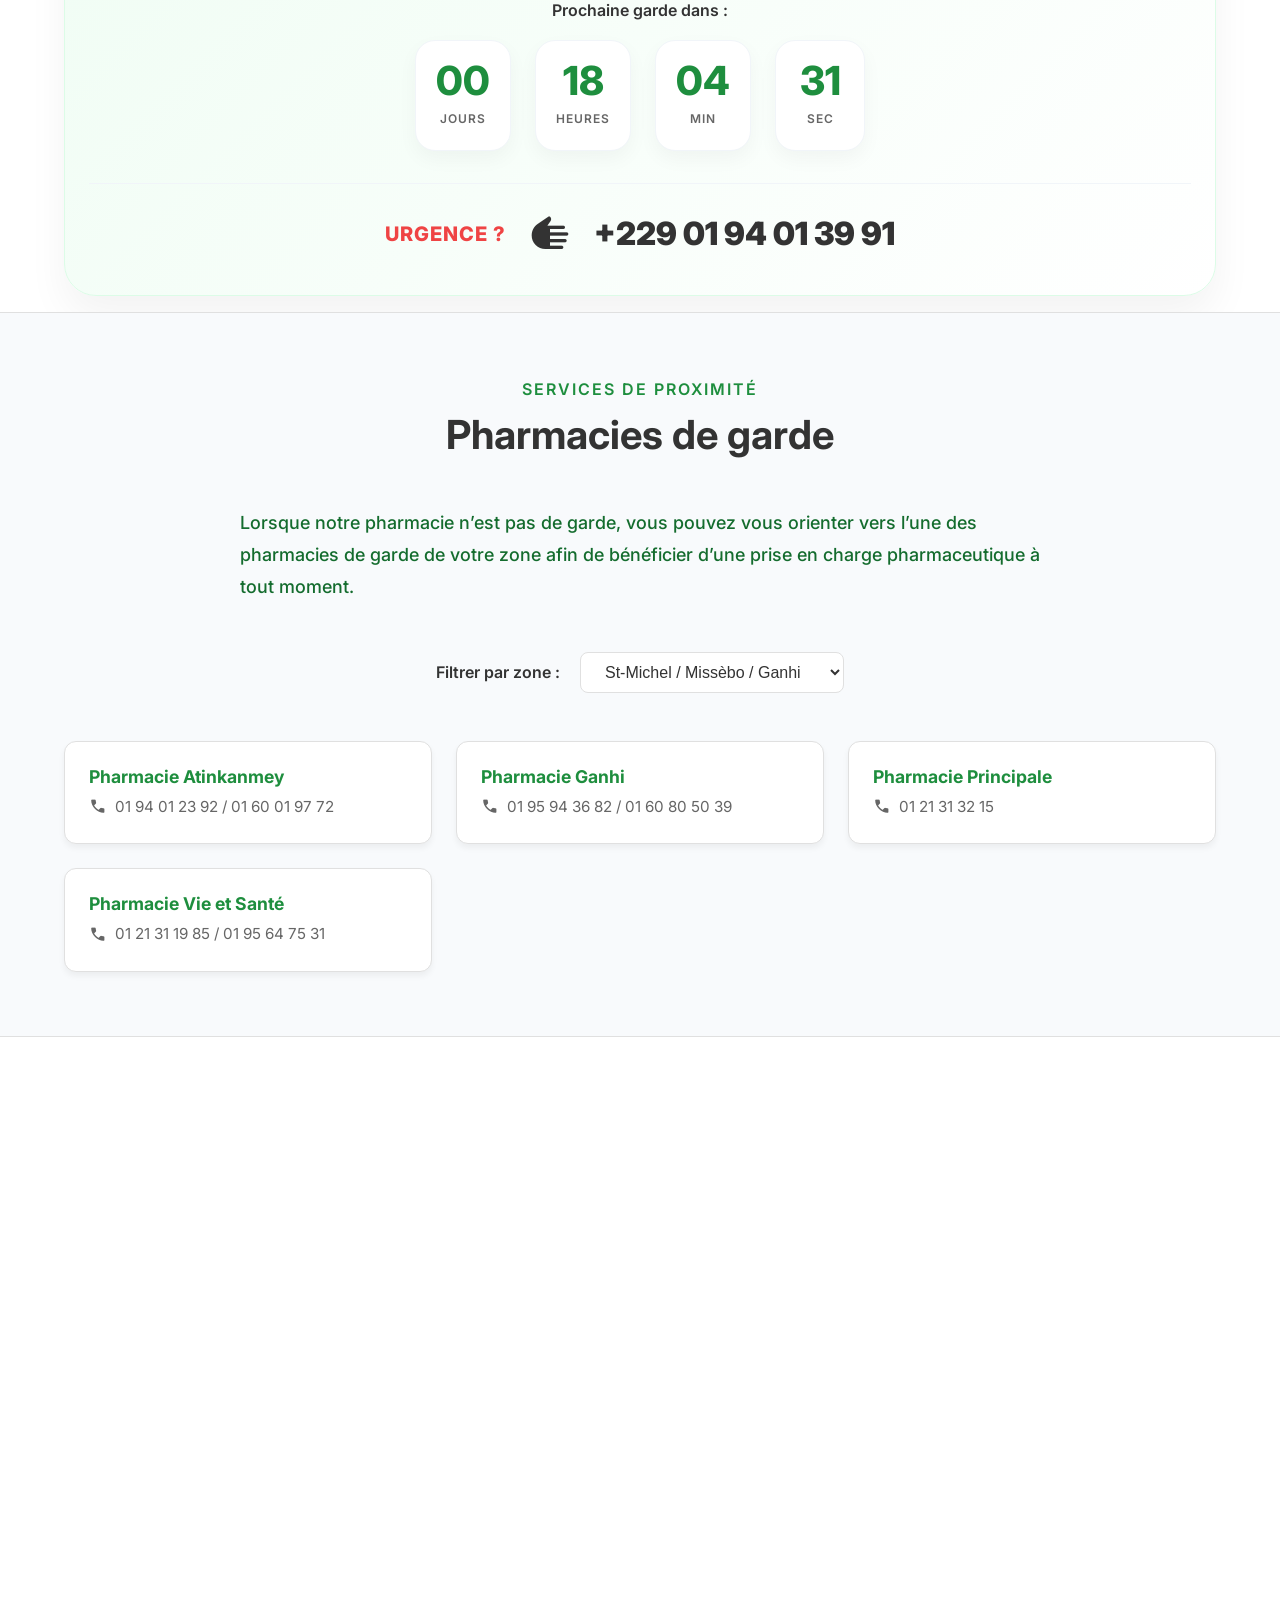
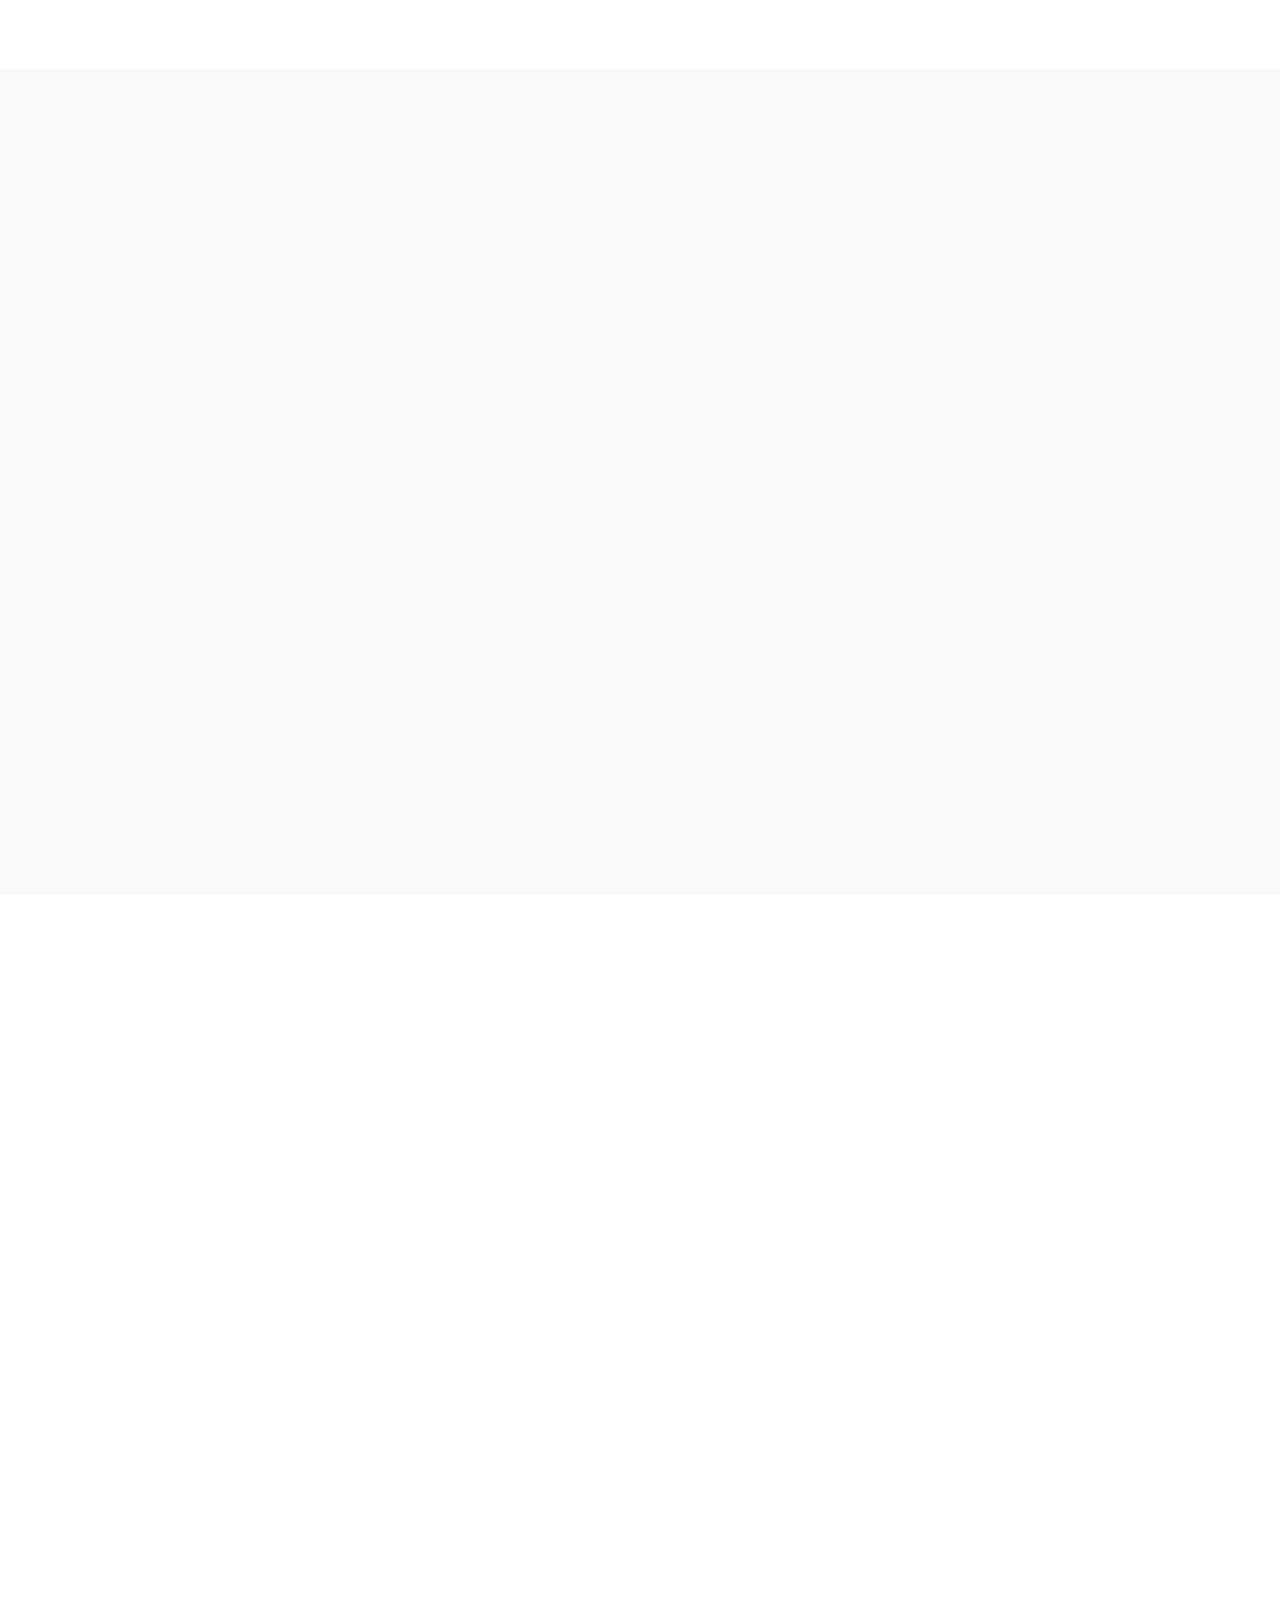
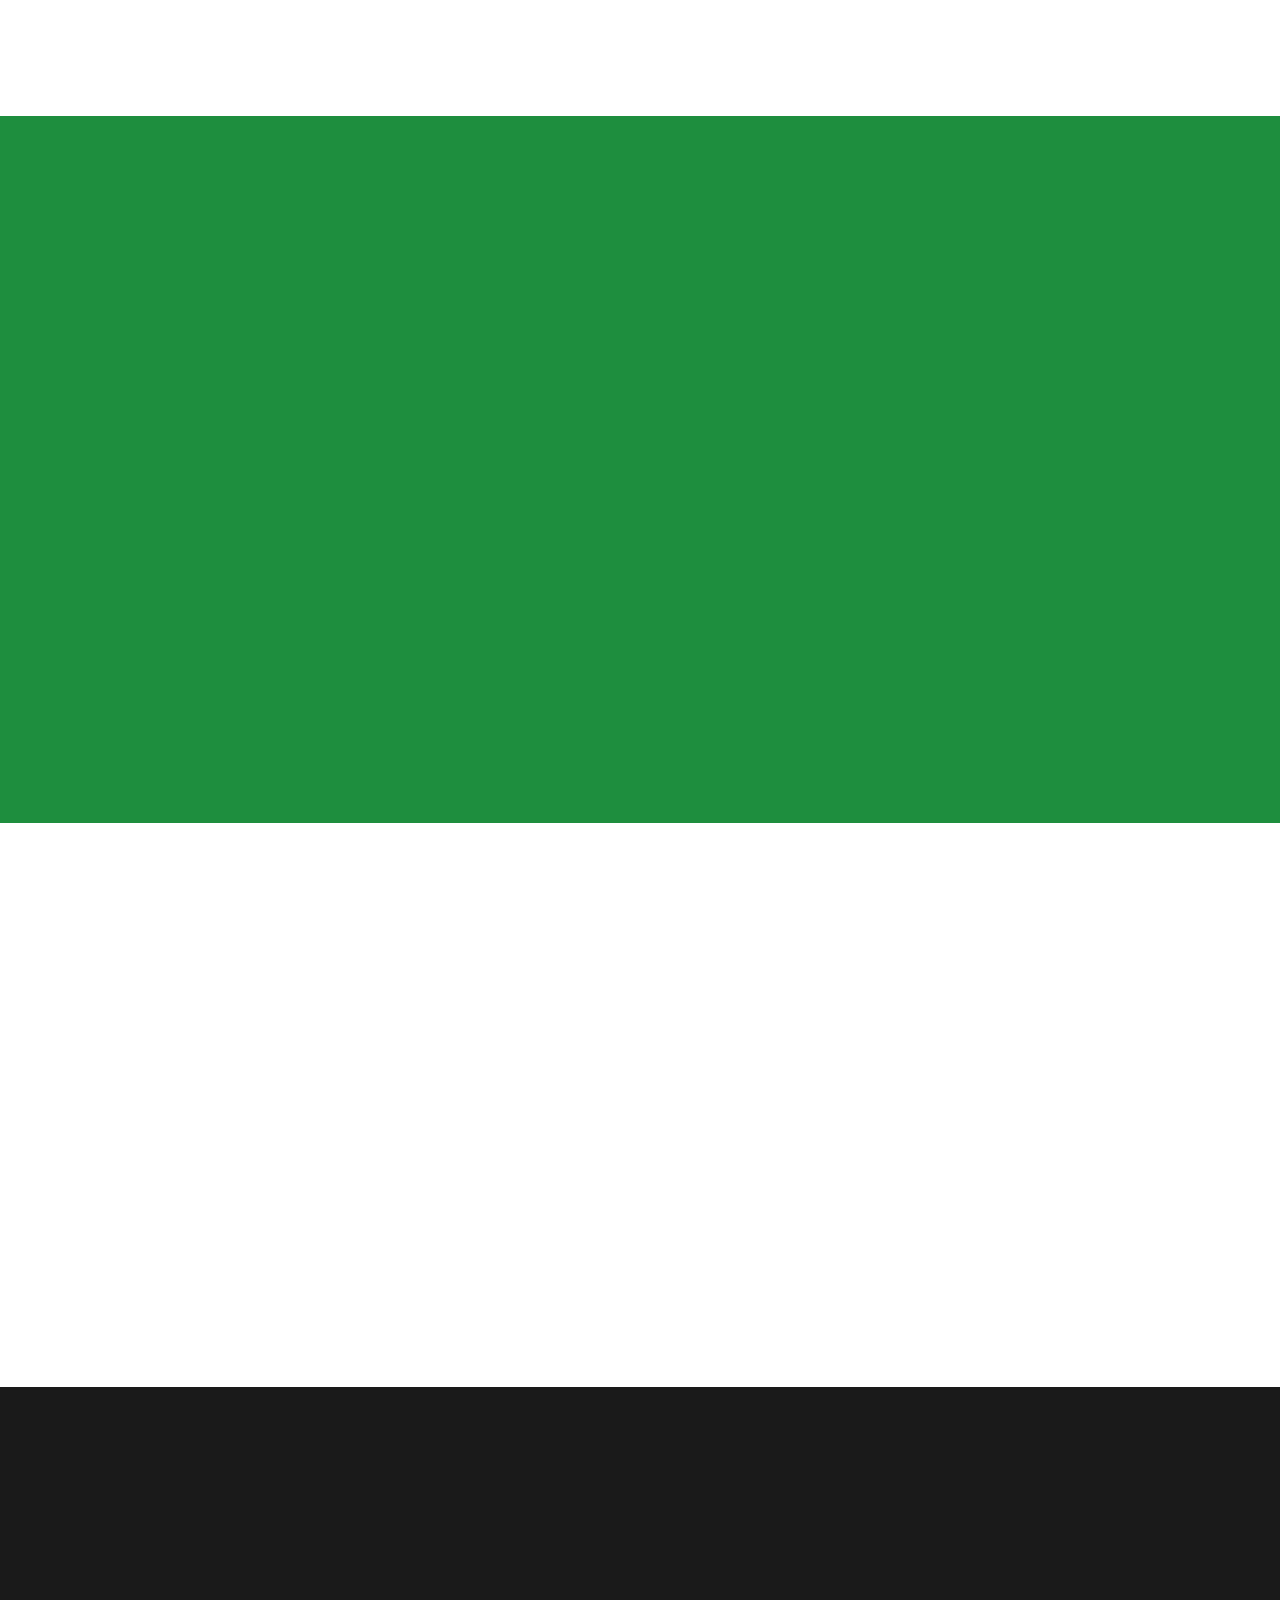
==== commit ba210286: "Fix FOUC and optimize font loading" ====
--- a/index.html
+++ b/index.html
@@ -12,7 +12,7 @@
     <link rel="preconnect" href="https://fonts.googleapis.com">
     <link rel="preconnect" href="https://fonts.gstatic.com" crossorigin>
     <link rel="stylesheet" href="https://fonts.googleapis.com/css2?family=Inter:wght@400;600;700&display=swap">
-    <link rel="stylesheet" href="https://fonts.googleapis.com/css2?family=Material+Symbols+Rounded:opsz,wght,FILL,GRAD@20..48,100..700,0..1,-50..200&display=block">
+    <link rel="stylesheet" href="https://fonts.googleapis.com/css2?family=Material+Symbols+Rounded:opsz,wght,FILL,GRAD@24,400,1,0&display=block">
 
     <!-- Preload critical assets -->
     <link rel="preload" href="css/style.css?v=1.0.3" as="style">
@@ -20,6 +20,27 @@
 
     <!-- CSS -->
     <link rel="stylesheet" href="css/style.css?v=1.0.3">
+
+    <!-- Anti-FOUC Inline Styles -->
+    <style>
+        body.loading { overflow: hidden; }
+        #site-preloader {
+            position: fixed; top: 0; left: 0;
+            width: 100%; height: 100%;
+            background-color: #FFFFFF;
+            display: flex; justify-content: center; align-items: center;
+            z-index: 9999; transition: opacity 0.3s ease, visibility 0.3s;
+        }
+        #site-preloader.fade-out { opacity: 0; visibility: hidden; pointer-events: none; }
+        .loader-spinner {
+            width: 50px; height: 50px;
+            border: 4px solid #E3F2FD; border-top: 4px solid #1E8E3E;
+            border-radius: 50%; animation: spin 1s linear infinite;
+        }
+        @keyframes spin { 0% { transform: rotate(0deg); } 100% { transform: rotate(360deg); } }
+        .material-symbols-rounded { color: transparent !important; }
+        body:not(.loading) .material-symbols-rounded { color: inherit !important; }
+    </style>
 </head>
 
 <body class="loading">
--- a/css/style.css
+++ b/css/style.css
@@ -322,6 +322,10 @@
     width: 100%;
 }
 
+.article-header {
+    padding-top: 180px !important;
+}
+
 /* Tier 1: Top Bar */
 .top-bar-v3 {
     border-bottom: 1px solid var(--border-color);
@@ -1831,12 +1835,12 @@
 .pharmacist-word-wrapper {
     display: grid;
     grid-template-columns: 1fr 2fr;
-    gap: 3rem;
+    gap: 4rem;
     align-items: center;
     background-color: var(--white);
-    padding: 3rem;
+    padding: 4rem;
     border-radius: var(--radius-lg);
-    box-shadow: var(--shadow-md);
+    box-shadow: 0 20px 50px rgba(0, 0, 0, 0.08);
 }
 
 .pharmacist-image img {
@@ -1860,11 +1864,20 @@
 }
 
 .quote-text {
-    font-size: 1.25rem;
+    font-size: 1.35rem;
     font-style: italic;
     color: var(--text-dark);
+    margin-bottom: 2rem;
+    font-weight: 500;
+    line-height: 1.8;
+    text-align: justify;
+}
+
+[data-content-id="pharmacist_full_mot"] p {
+    text-align: justify;
+    line-height: 1.8;
     margin-bottom: 1.5rem;
-    font-weight: 500;
+    font-size: 1.15rem;
 }
 
 .pharmacist-signature h4 {
@@ -2062,41 +2075,7 @@
     font-size: 1.1rem;
 }
 
-/* --- Order Page Specific Styles --- */
-
-.order-container {
-        max-width: 800px;
-        margin: 0 auto 4rem;
-    }
-
-    .order-header {
-        text-align: center;
-        margin-bottom: 3rem;
-    }
-
-    .order-header p {
-        color: var(--text-light);
-        font-size: 1.1rem;
-    }
-
-    .order-form-wrapper {
-        background-color: var(--white);
-        border-radius: var(--radius-lg);
-        box-shadow: var(--shadow-md);
-        padding: 3rem;
-    }
-
-    .form-section {
-        margin-bottom: 3rem;
-        padding-bottom: 2rem;
-        border-bottom: 1px solid var(--border-color);
-    }
-
-    .form-section:last-of-type {
-        border-bottom: none;
-        margin-bottom: 2rem;
-        padding-bottom: 0;
-    }
+
 
     .form-section-title {
         display: flex;
@@ -3390,13 +3369,13 @@
     border-radius: var(--radius-lg);
     box-shadow: var(--shadow-lg);
     overflow: hidden;
-    padding: 3rem;
+    padding: 2rem;
     border: 1px solid var(--border-color);
 }
 
 .form-section {
-    margin-bottom: 3rem;
-    padding-bottom: 2rem;
+    margin-bottom: 1.5rem;
+    padding-bottom: 1rem;
     border-bottom: 1px solid var(--bg-light);
 }
 
@@ -3410,14 +3389,14 @@
     display: flex;
     align-items: center;
     gap: 0.75rem;
-    font-size: 1.5rem;
-    color: var(--primary-color);
-    margin-bottom: 2rem;
+    font-size: 1.4rem;
+    color: var(--primary-color);
+    margin-bottom: 1.25rem;
     font-weight: 700;
 }
 
 .form-group {
-    margin-bottom: 1.5rem;
+    margin-bottom: 1rem;
 }
 
 .form-group label {
--- a/css/style.css
+++ b/css/style.css
@@ -322,6 +322,10 @@
     width: 100%;
 }
 
+.article-header {
+    padding-top: 180px !important;
+}
+
 /* Tier 1: Top Bar */
 .top-bar-v3 {
     border-bottom: 1px solid var(--border-color);
@@ -1831,12 +1835,12 @@
 .pharmacist-word-wrapper {
     display: grid;
     grid-template-columns: 1fr 2fr;
-    gap: 3rem;
+    gap: 4rem;
     align-items: center;
     background-color: var(--white);
-    padding: 3rem;
+    padding: 4rem;
     border-radius: var(--radius-lg);
-    box-shadow: var(--shadow-md);
+    box-shadow: 0 20px 50px rgba(0, 0, 0, 0.08);
 }
 
 .pharmacist-image img {
@@ -1860,11 +1864,20 @@
 }
 
 .quote-text {
-    font-size: 1.25rem;
+    font-size: 1.35rem;
     font-style: italic;
     color: var(--text-dark);
+    margin-bottom: 2rem;
+    font-weight: 500;
+    line-height: 1.8;
+    text-align: justify;
+}
+
+[data-content-id="pharmacist_full_mot"] p {
+    text-align: justify;
+    line-height: 1.8;
     margin-bottom: 1.5rem;
-    font-weight: 500;
+    font-size: 1.15rem;
 }
 
 .pharmacist-signature h4 {
@@ -2062,41 +2075,7 @@
     font-size: 1.1rem;
 }
 
-/* --- Order Page Specific Styles --- */
-
-.order-container {
-        max-width: 800px;
-        margin: 0 auto 4rem;
-    }
-
-    .order-header {
-        text-align: center;
-        margin-bottom: 3rem;
-    }
-
-    .order-header p {
-        color: var(--text-light);
-        font-size: 1.1rem;
-    }
-
-    .order-form-wrapper {
-        background-color: var(--white);
-        border-radius: var(--radius-lg);
-        box-shadow: var(--shadow-md);
-        padding: 3rem;
-    }
-
-    .form-section {
-        margin-bottom: 3rem;
-        padding-bottom: 2rem;
-        border-bottom: 1px solid var(--border-color);
-    }
-
-    .form-section:last-of-type {
-        border-bottom: none;
-        margin-bottom: 2rem;
-        padding-bottom: 0;
-    }
+
 
     .form-section-title {
         display: flex;
@@ -3390,13 +3369,13 @@
     border-radius: var(--radius-lg);
     box-shadow: var(--shadow-lg);
     overflow: hidden;
-    padding: 3rem;
+    padding: 2rem;
     border: 1px solid var(--border-color);
 }
 
 .form-section {
-    margin-bottom: 3rem;
-    padding-bottom: 2rem;
+    margin-bottom: 1.5rem;
+    padding-bottom: 1rem;
     border-bottom: 1px solid var(--bg-light);
 }
 
@@ -3410,14 +3389,14 @@
     display: flex;
     align-items: center;
     gap: 0.75rem;
-    font-size: 1.5rem;
-    color: var(--primary-color);
-    margin-bottom: 2rem;
+    font-size: 1.4rem;
+    color: var(--primary-color);
+    margin-bottom: 1.25rem;
     font-weight: 700;
 }
 
 .form-group {
-    margin-bottom: 1.5rem;
+    margin-bottom: 1rem;
 }
 
 .form-group label {
